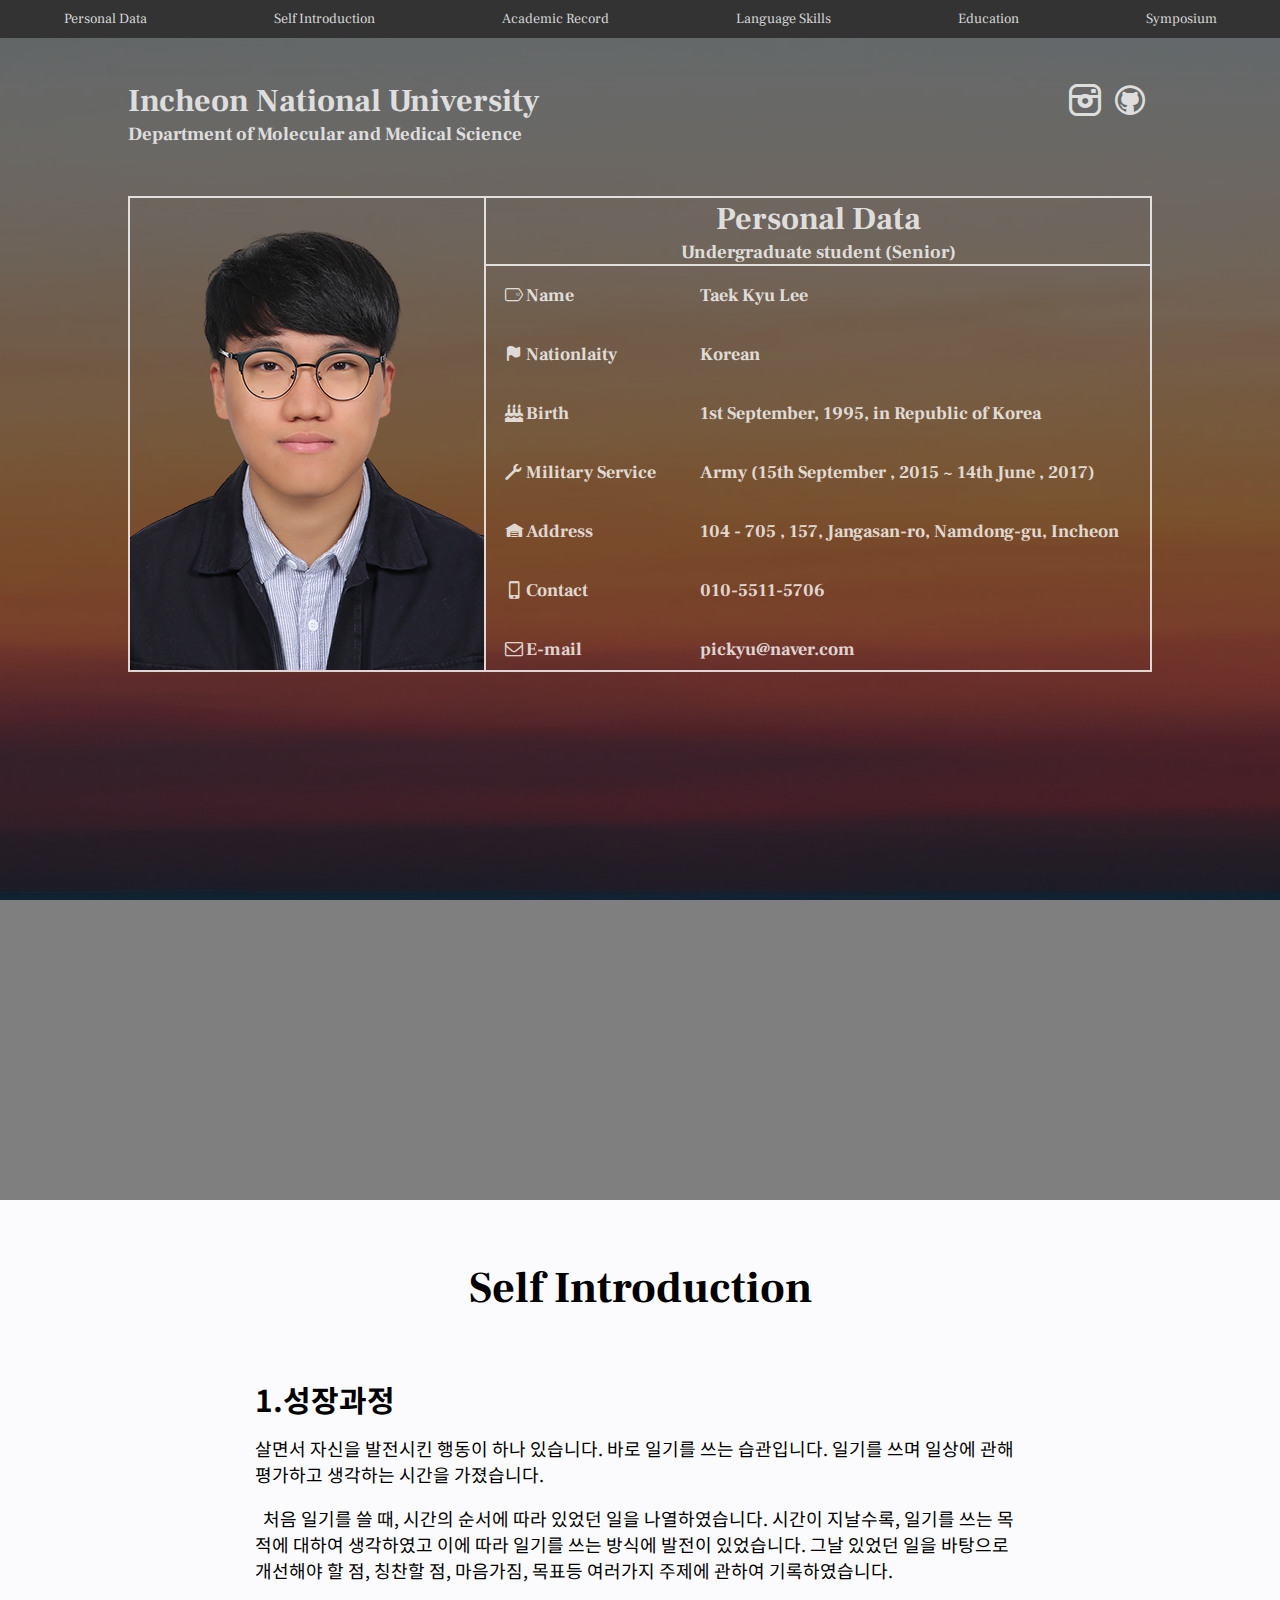
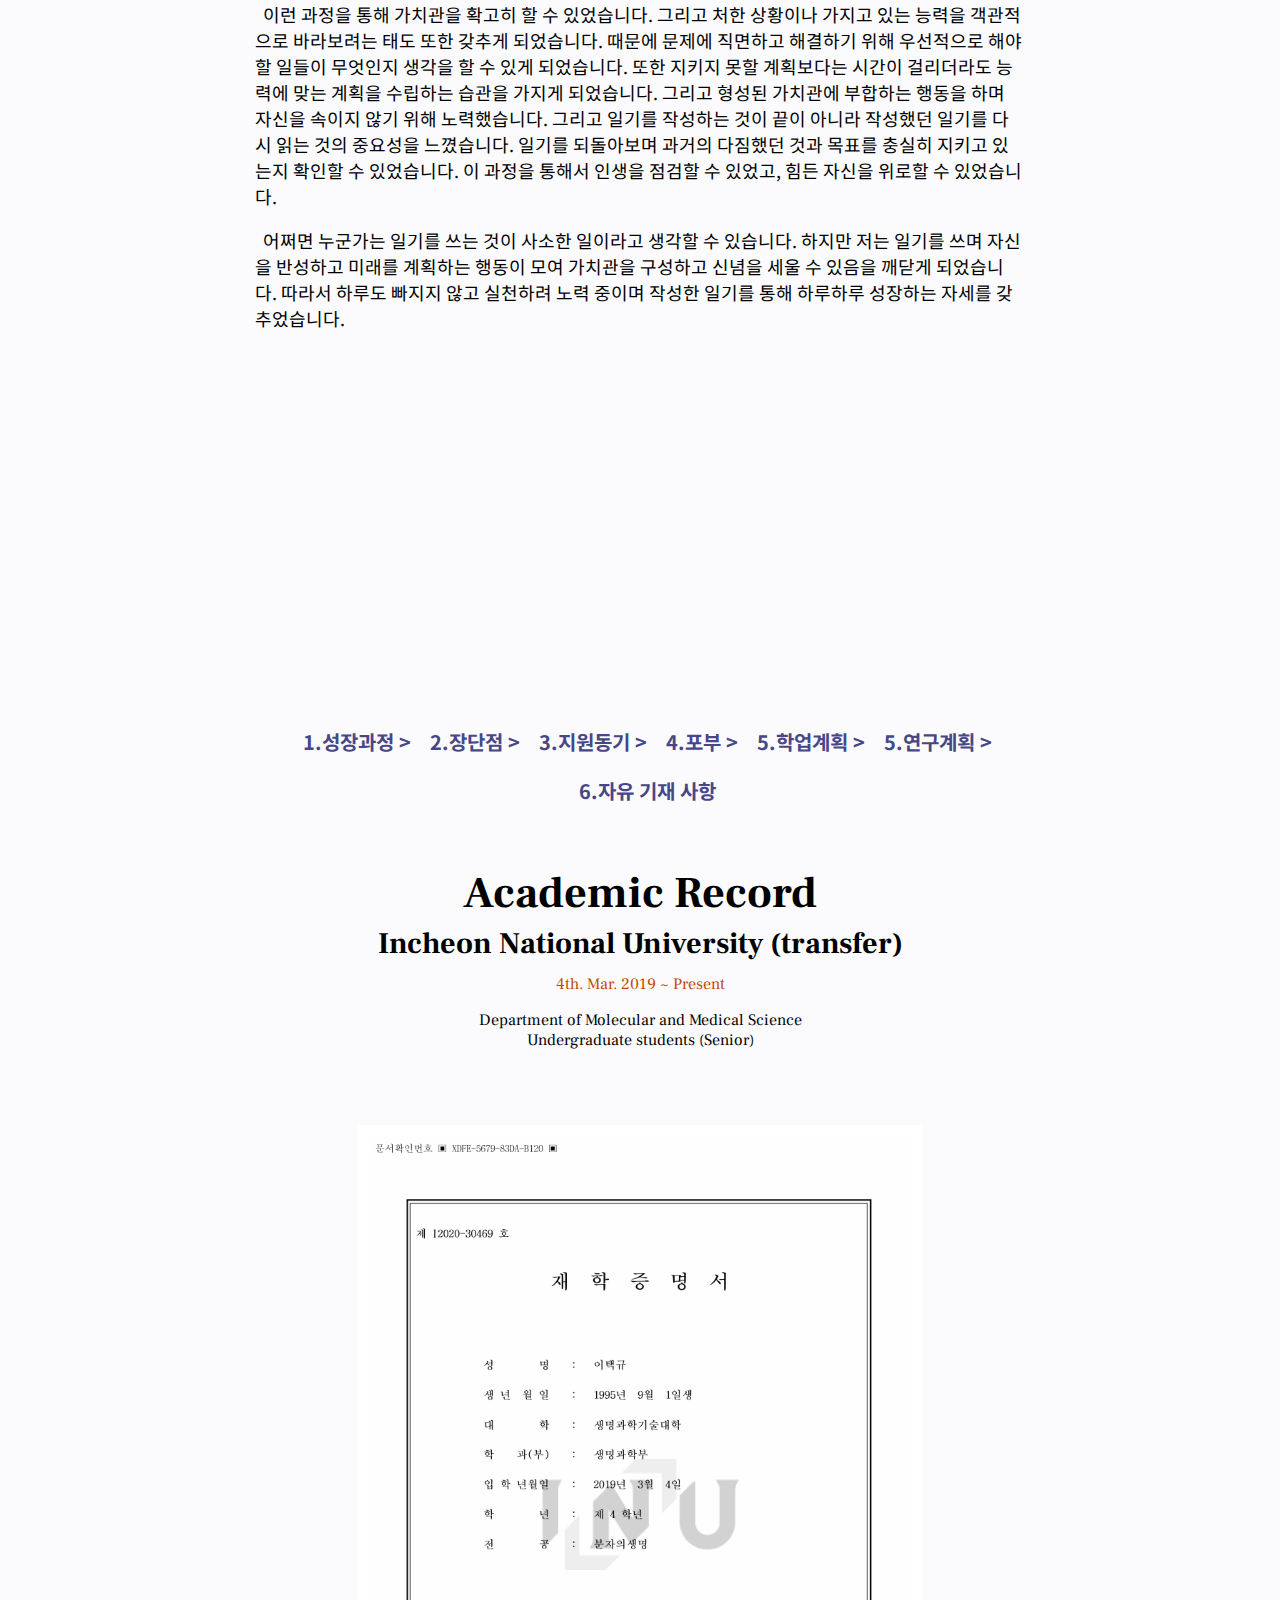
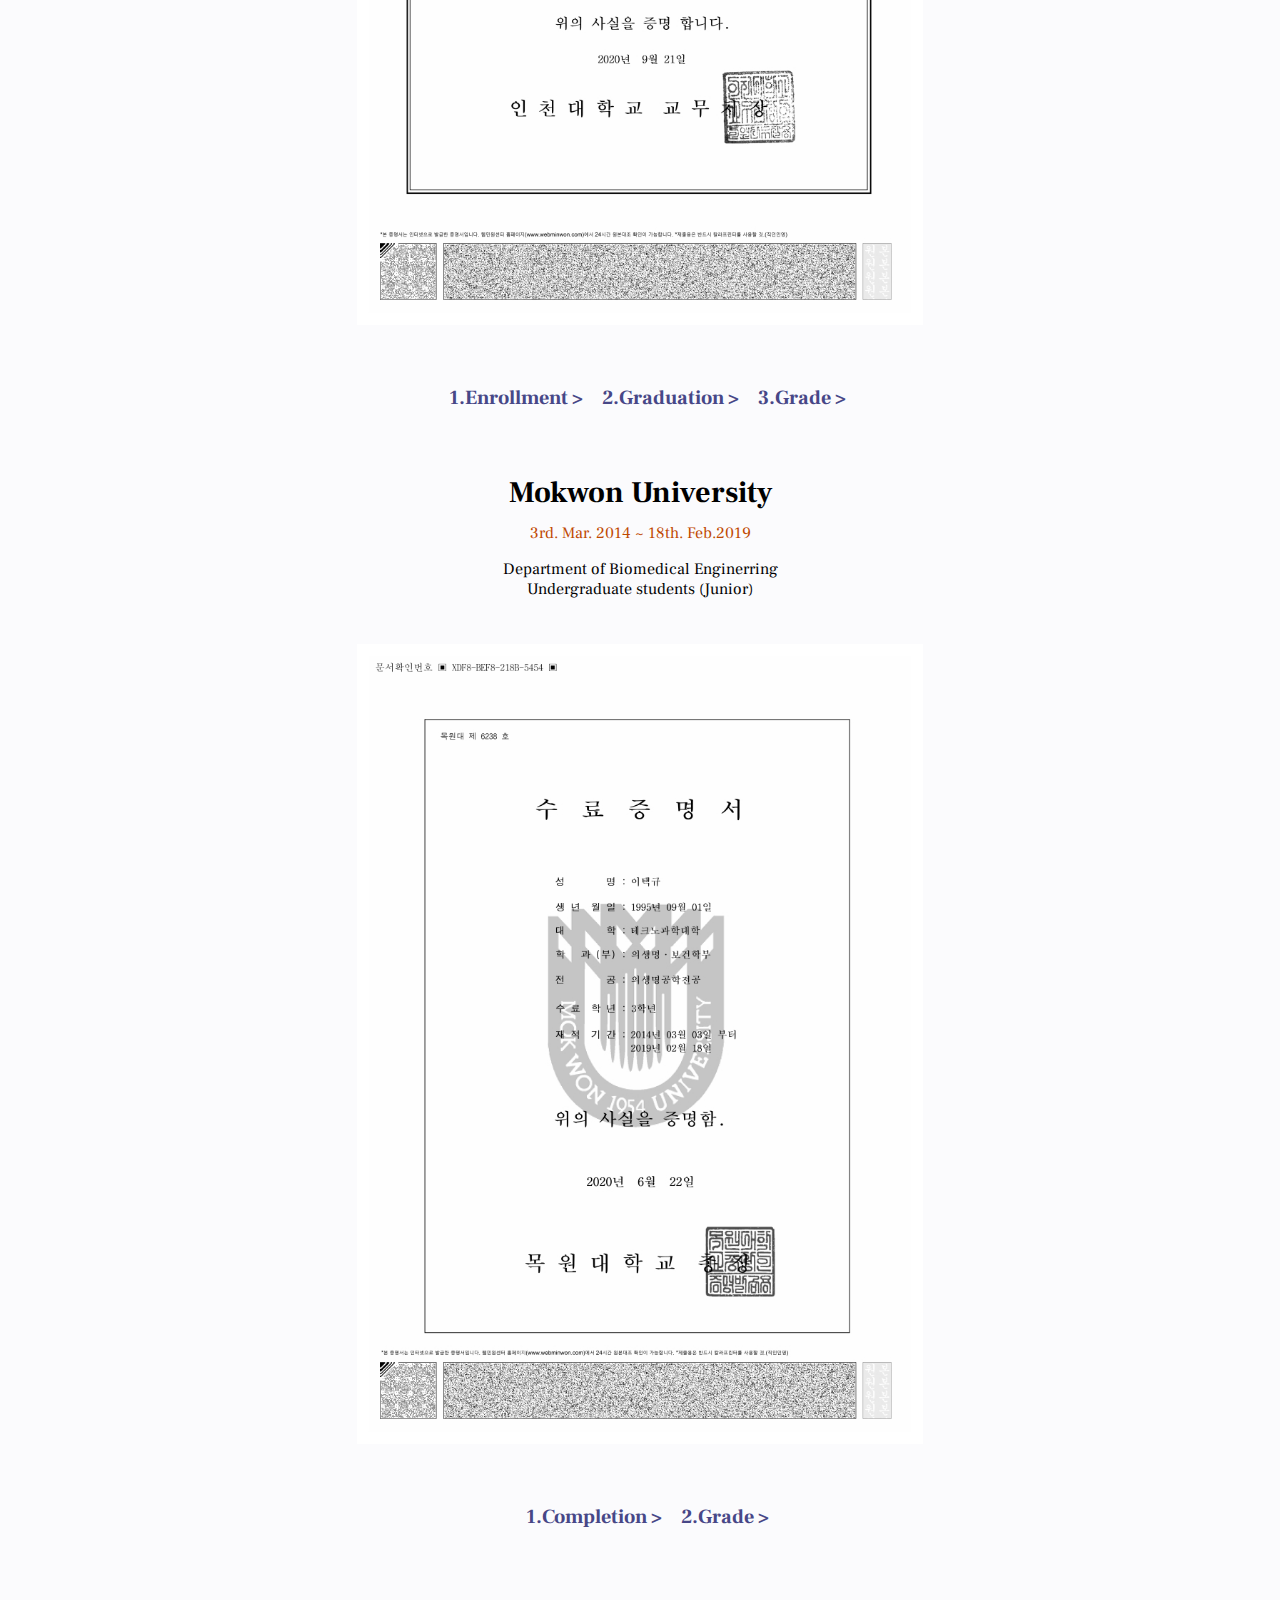
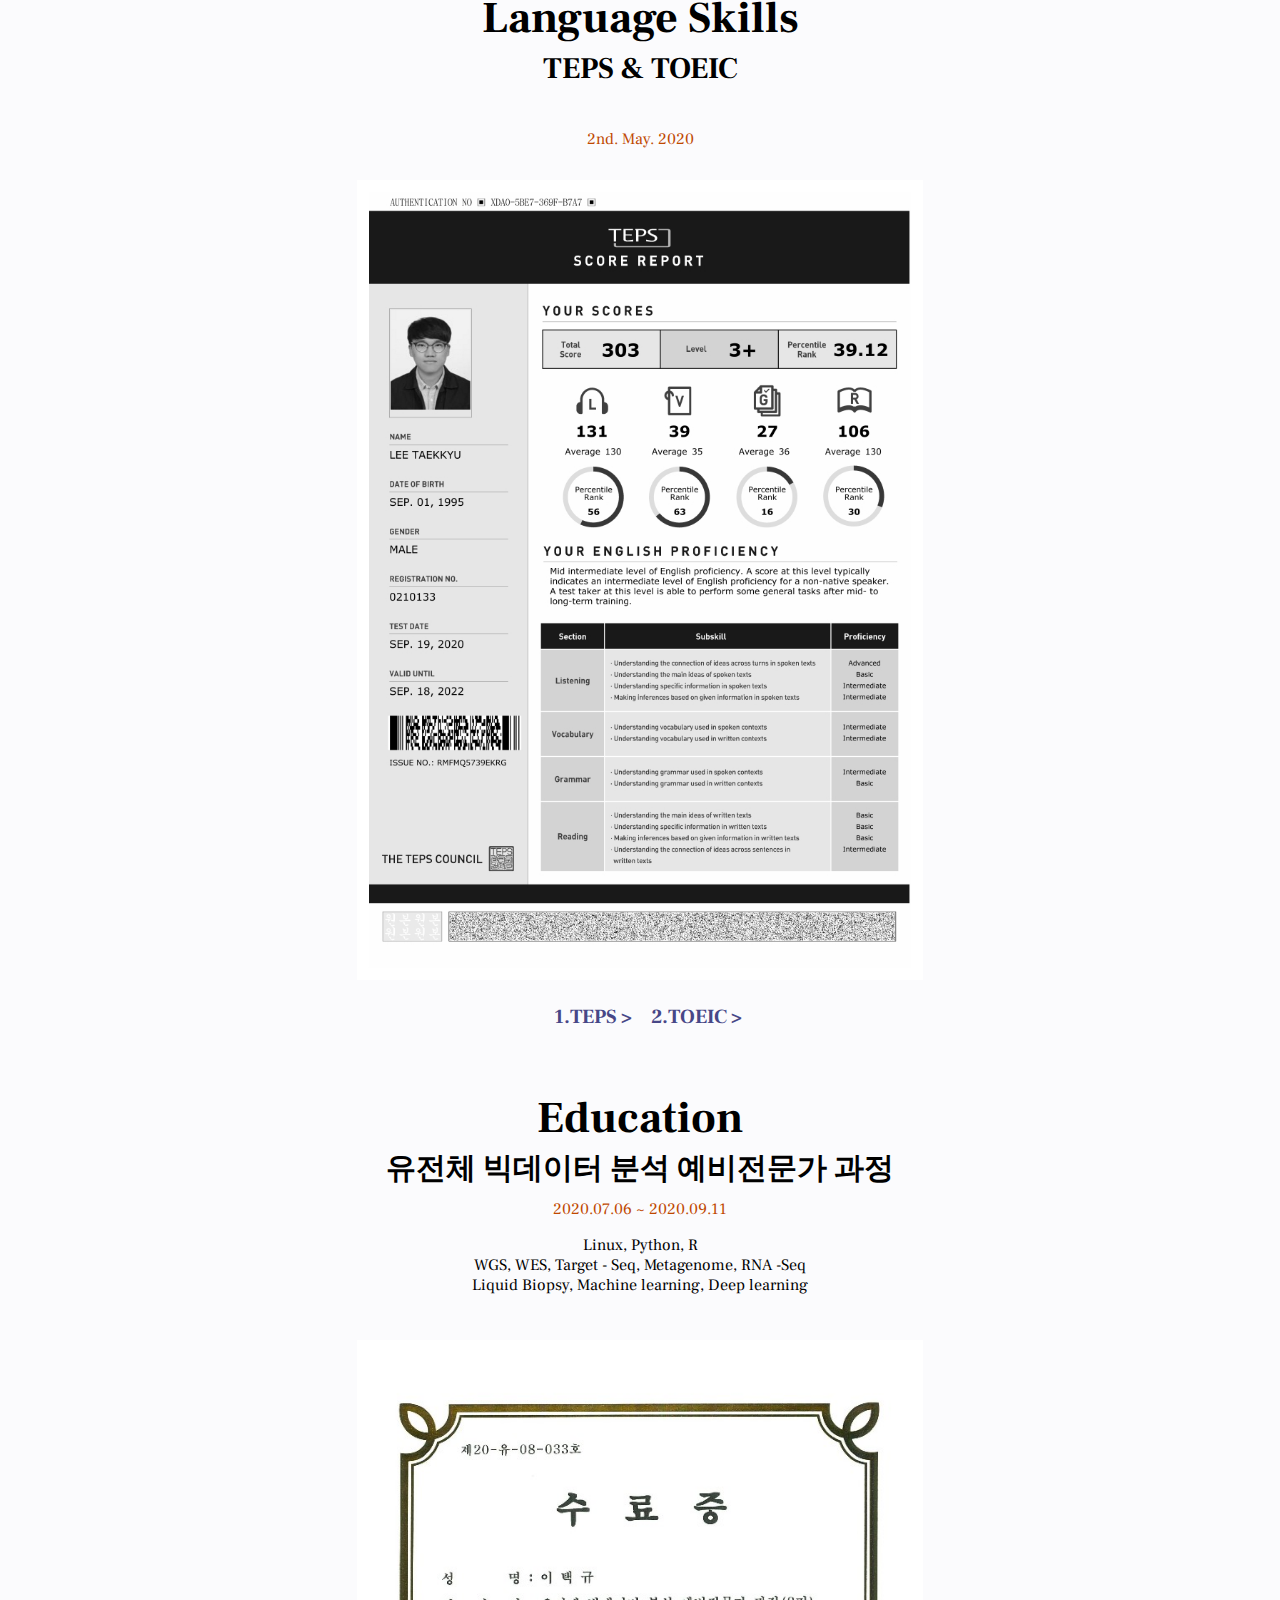
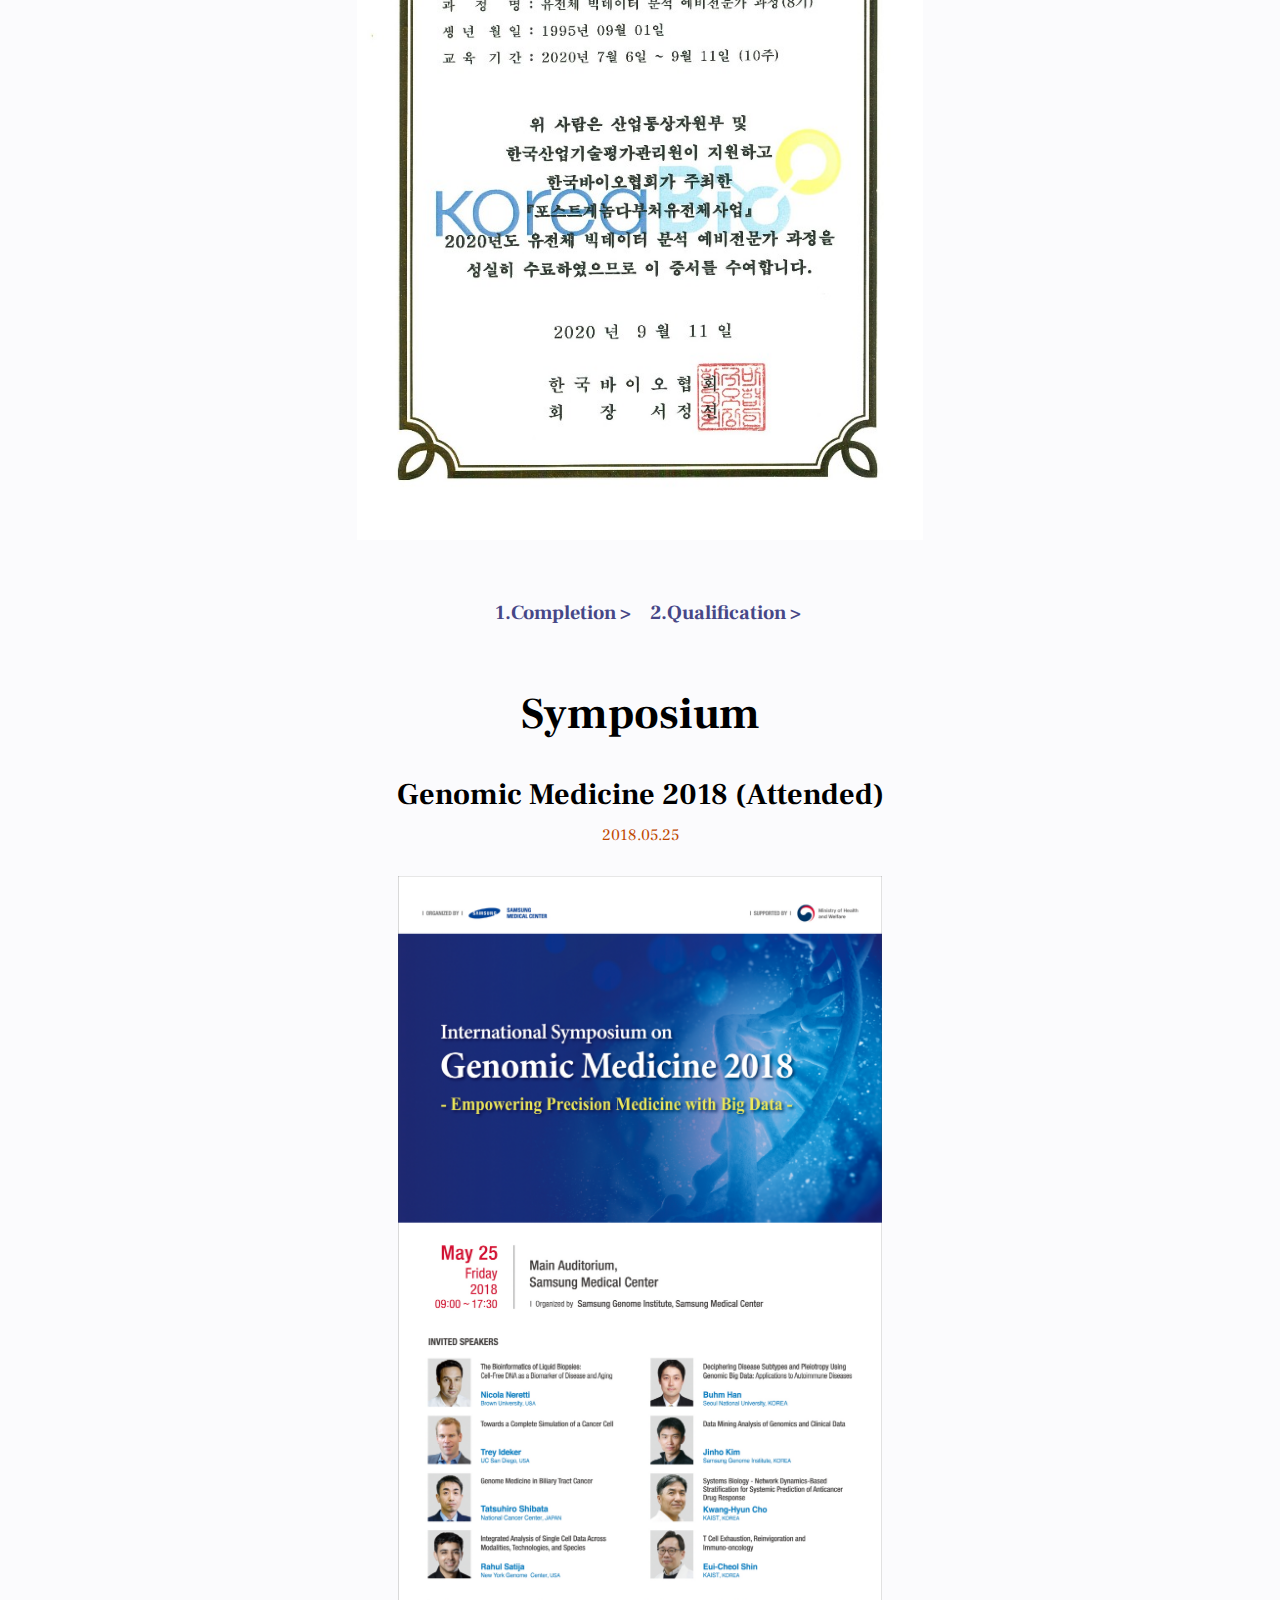
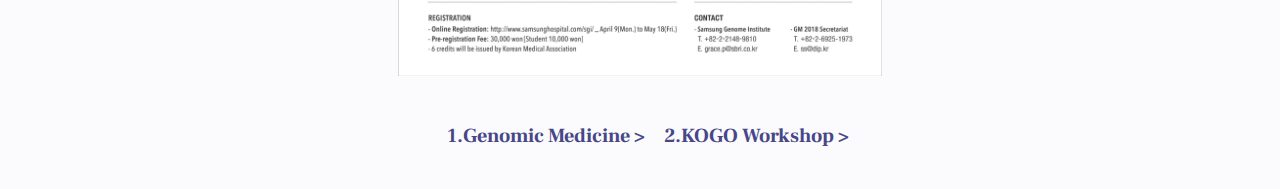
==== index.html @ 3a3e4ab4 "website upload" ====
<!DOCTYPE html>
<html lang="en">
<head>
    <meta charset="UTF-8">
    <meta name="viewport" content="width=device-width, initial-scale=1.0">
    <title>About Lee</title>
    <link rel="stylesheet" href="style.css">
    <link href="https://fonts.googleapis.com/css2?family=Frank+Ruhl+Libre&family=Source+Sans+Pro&display=swap" rel="stylesheet">
    <link rel="stylesheet" href="fontello-481fff8c/css/fontello.css">
    <link href="https://fonts.googleapis.com/css2?family=Noto+Sans+KR&display=swap" rel="stylesheet">
    <script src="https://ajax.googleapis.com/ajax/libs/jquery/3.3.1/jquery.min.js"></script>
    <script>
        $(document).ready(function(){
          $("a").on('click', function(event) {
            if (this.hash !== "") {
              event.preventDefault();
              var hash = this.hash;
              $('html, body').animate({
                scrollTop: $(hash).offset().top
              }, 800, function(){
                window.location.hash = hash;
              });
            } 
          });
        });
    </script>
</head>
<body>
    <div class="container">
        <nav>
            <li><a href="#personal-data">Personal Data</a></li>
            <li><a href="#self-introduction">Self Introduction</a></li>
            <li><a href="#academic-record">Academic Record</a></li>
            <li><a href="#language-skills">Language Skills</a></li>
            <li><a href="#education">Education</a></li>
            <li><a href="#symposium">Symposium</a></li>
        </nav>
        
        <div id="personal-data">
            <div class="pd">
               <div class="line">
                <h1>Incheon National University <a target="_blank" class="icon-github-circled-alt2" href="https://github.com/lee-taekgyu"></a> <a target="_blank" class="icon-instagram" href="https://www.instagram.com/pickyu_lee/"></a> </h1>
                <h3 id="red">Department of Molecular and Medical Science</h3>
               </div>
                <div class="greet">
                    <img src="images/taek-removebg-preview.png" alt="">
                    <div class="hello">
                        <div class="center">
                            <h1>Personal Data</h1>
                            <h3>Undergraduate student (Senior)</h3>
                        </div>
                                <div class="grid">
                                    <p class="icon-tag">Name</p>
                                    <p>Taek Kyu Lee</p>
                                    <p class="icon-flag-filled">Nationlaity</p>
                                    <p>Korean</p>
                                    <p class="icon-birthday">Birth</p>
                                    <p>1st September, 1995, in Republic of Korea</p>
                                    <p class="icon-wrench">Military Service</p>
                                    <p>Army (15th September , 2015 ~ 14th June , 2017)</p>
                                    <p class="icon-warehouse">Address</p>
                                    <p>104 - 705 , 157, Jangasan-ro, Namdong-gu, Incheon</p>
                                    <p class="icon-mobile">Contact</p>
                                    <p>010-5511-5706</p>
                                    <p class="icon-mail">E-mail</p>
                                    <p>pickyu@naver.com</p>
                                </div>
                    </div>
                </div>
            </div>
            <div class="overlay"></div>
        </div>

        <div id="bg">
            <div id="self-introduction">
                <div class="flex-column bg">
                    <h2>Self Introduction</h2>
                        <!-- <p><span>Incheon National University (transfer)</span></p>
                        <p class="brown">4th. Mar. 2019 ~ Present</p>
                        <p class="margin-zero">Department of Molecular and Medical Science</p>
                        <p class="margin-zero">Undergraduate students (Senior)</p> -->
                </div>
    
                
                <div class="flex-column bg">
                    <div id="slide-6">
                        <input type="radio" name="slide-6" id="slide-61" checked>
                        <input type="radio" name="slide-6" id="slide-62">
                        <input type="radio" name="slide-6" id="slide-63">
                        <input type="radio" name="slide-6" id="slide-64">
                        <input type="radio" name="slide-6" id="slide-65">
                        <input type="radio" name="slide-6" id="slide-66">
                        <input type="radio" name="slide-6" id="slide-67">
                        
                        <ul id="start">
                            <li>
                                <p><span>1.성장과정</span></p>
                                <p class="eleven">살면서 자신을 발전시킨 행동이 하나 있습니다. 바로 일기를 쓰는 습관입니다. 일기를 쓰며 일상에 관해 평가하고 생각하는 시간을 가졌습니다. </p>
                                <p class="eleven">&nbsp 처음 일기를 쓸 때, 시간의 순서에 따라 있었던 일을 나열하였습니다. 시간이 지날수록, 일기를 쓰는 목적에 대하여 생각하였고 이에 따라 일기를 쓰는 방식에 발전이 있었습니다. 그날 있었던 일을 바탕으로 개선해야 할 점, 칭찬할 점, 마음가짐, 목표등 여러가지 주제에 관하여 기록하였습니다. </p>
                                <p class="eleven">&nbsp 이런 과정을 통해 가치관을 확고히 할 수 있었습니다. 그리고 처한 상황이나 가지고 있는 능력을 객관적으로 바라보려는 태도 또한 갖추게 되었습니다. 때문에 문제에 직면하고 해결하기 위해 우선적으로 해야 할 일들이 무엇인지 생각을 할 수 있게 되었습니다. 또한 지키지 못할 계획보다는 시간이 걸리더라도 능력에 맞는 계획을 수립하는 습관을 가지게 되었습니다. 그리고 형성된 가치관에 부합하는 행동을 하며 자신을 속이지 않기 위해 노력했습니다. 그리고 일기를 작성하는 것이 끝이 아니라 작성했던 일기를 다시 읽는 것의 중요성을 느꼈습니다. 일기를 되돌아보며 과거의 다짐했던 것과 목표를 충실히 지키고 있는지 확인할 수 있었습니다. 이 과정을 통해서 인생을 점검할 수 있었고, 힘든 자신을 위로할 수 있었습니다.</p>
                                <p class="eleven">&nbsp 어쩌면 누군가는 일기를 쓰는 것이 사소한 일이라고 생각할 수 있습니다. 하지만 저는 일기를 쓰며 자신을 반성하고 미래를 계획하는 행동이 모여 가치관을 구성하고 신념을 세울 수 있음을 깨닫게 되었습니다. 따라서 하루도 빠지지 않고 실천하려 노력 중이며 작성한 일기를 통해 하루하루 성장하는 자세를 갖추었습니다.</p>
                            </li>
                            <li>
                                <p><span>2.장단점</span></p>
                                <p class="sub">장점 : 생각하는 습관</p>
                                <p class="sub">⦁나는 생각한다, 고로 나는 존재한다 - 데카르트</p>
                                <p class="eleven">저의 장점은 항상 생각하기 위해 노력한다는 점입니다. 이는 생각의 중요성을 깨닫게 되었기 때문입니다. 또한 생각하며 행동하는 것과 아닌 것의 차이는 분명함을 알게 되었기 때문입니다.</p>
                                <p class="eleven">&nbsp  대학교 입학 후, 용돈과 등록금을 보태기 위하여 방학 때마다 시화공단에서 장비 조립 아르바이트를 시작했습니다. 장비를 만드는데 필요한 부품을 조립하면서 능동적으로 움직이지 않고 시키는 부분만 작업을 수행하였습니다. 이런 과정이 계속되다 보니 생각이 결여되었습니다. 때로는 누군가 작업을 지시하지 않아도 능동적으로 처리해야 할 필요가 있었습니다. 하지만 생각이 결여된 채로 작업에 임하다 보니 능동적인 행동이 수반되지 않았습니다. 이런 상황에서 생각 없이 이루어지는 행동에는 발전적인 생각이 뒤따르지 않는다는 것뿐만 아니라 불필요한 작업을 증가시키는 것을 느꼈습니다.</p>
                                <p class="eleven">&nbsp 이 경험을 바탕으로 생각의 중요성에 대하여 알게 되었습니다. 일상을 살면서 생각하며 행동한다 느꼈지만, 단지 익숙해진 상황에 대처할 수 있는 능력이라는 것을 알았습니다. 때문에 새로운 상황과 익숙한 상황에서도 충분한 생각을 통해 행동하려 노력하고 있습니다. 이와 같이 항상 모든 상황에서 생각하려고 한다는 점이 제가 가진 장점이라고 생각합니다.</p>
                                <p class="sub">단점 : 급한 판단</p>
                                <p class="sub">⦁결정을 서둘지 말라. 하룻밤을 자고 나면 좋은 지혜가 생긴다. -푸시킨</p>
                                <p class="eleven">&nbsp 반면 저의 단점은 급한 상황에서 충분한 생각이 이루어지지 않는다는 점입니다. 여유 있고 충분히 생각할 수 있는 상황에서는 차분히 생각을 한 뒤 행동에 옮길 수 있었습니다. 하지만 빠른 판단력이 요구되는 상황에서는 생각하려는 행동이 부족하다 느꼈습니다. 긴급한 상황에서 빠른 판단으로 조금이라도 빨리 행동에 옮겨야 한다고 생각하기 때문입니다. 하지만 긴급한 상황에서 빠르게 판단하는 점이 항상 옳은 결과만을 도출하지 못하는 것을 깨닫게 되었습니다.</p>
                                <p class="eleven">&nbsp  우연한 계기로 넛지라는 책을 읽은 뒤, 단점을 극복할 수 있는 방안을 생각할 수 있었습니다. 유연한 개입으로 문제를 극복할 수 있는 방안에 대해 알게 되었고 계속 노력 중입니다. 급박한 상황에서도 마음속으로 셋을 세면 이 행동을 통해서 생각을 해야 한다는 것을 머릿속에 떠올리게 합니다. 결과적으로 제 자신에게 생각을 할 시간을 주었고, 조금 더 차분하게 상황을 판단할 수 있었습니다. 이 방식으로 완전하진 않지만 단점을 극복하려 꾸준히 노력 중입니다.</p>
                            </li>
                            <li>
                                <p><span>3.지원동기</span></p>
                                <p class="eleven">고려대학교 암 유전체 연구실이 NGS 및 다중 오믹스 기반의 암 유전체 연구를 수행하고 있다는 점과 여러 협력기관과 협업하여 연구를 진행한다는 점에서 제가 가진 역량을 제대로 펼칠 수 있는 연구실이라 확신하였기 때문에 지원하게 되었습니다. 그리고 Genomics 기반 약물 데이터를 연구 및 분석하는 연구를 진행하고 있기 때문에 저의 관심분야인 Machine learning 과 Deep learning을 충분히 학습하고 적용한다면 약물 유전체 맞춤치료 모델을 구현할 수 있다고 생각했기 때문입니다.</p>
                                <p class="eleven">&nbsp 저는 한국 바이오협회에서 주관한 유전체 분석 예비 전문가 과정에 참여하여 NGS 분석에 관하여 학습하였습니다. 프로그래밍 언어인 Linux, Python, R을 학습하였고 WGS, WES, Target-Seq, RNA-Seq, Metagenome에 대한 실습을 경험했습니다. 또한 특강 형식으로 Liquid Biopsy, Machine/Deep learning에 관하여 학습하였습니다. 따라서 유전체 데이터를 구성하는 파일 형식을 이해하고 있으며 이를 활용할 수 있습니다. 그리고 실습 시 서버를 이용하여 데이터를 분석하였고 실제 pipeline을 구축하여 분석에 임하였기 때문에 데이터 전처리 및 분석 과정을 수행할 수 있습니다.</p>
                                <p class="eleven">&nbsp  위 경험을 토대로 빅데이터 기반의 유전체를 탐구하는 방법에 대하여 심도 있게 배운다면, 인간의 유전체를 좀 더 의미 있는 방향으로 해석할 수 있음을 확신하였습니다. 따라서 대학원에 진학하여 관련된 내용을 배우기를 희망하고 있습니다. 그리고 저의 지식과 경험을 고려대학교 암 유전체 연구실에서 연구하는 분야에 적용하고 활용한다면 훌륭한 유전체 분석가가 될 수 있을 것이라 생각합니다. 또한 실험실에서 저의 역량을 발휘하여 Cancer Genomics Lab에서 진행하는 발전적이며 혁신적인 연구를 뒷받침할 수 있다는 확신이 들었습니다.</p>
                            </li>
                            <li>
                                <p><span>4.포부</span></p>
                                <p class="eleven">고려대학교 암 유전체 연구실에 들어간다면, 빠른 적응력을 바탕으로 교수님 및 실험실 인원들과 좋은 관계를 유지하기 위해 노력하겠습니다. 새로운 환경에서 적응이 일의 효율성에 영향을 미친다고 생각하기 때문입니다. 이런 기본적인 것을 바탕으로 고려대학교 암 유전체 연구실에서 이루고 싶은 것들과 장기적인 미래 계획에 대해 말씀드리겠습니다. </p>
                                <p class="eleven">&nbsp 첫째, NGS 및 다중 오믹스 기반의 암 유전체 연구 시 유전체 분석 교육 기간 동안 구축했던 pipeline을 활용하여 효율적인 분석 pipeline을 구축해 나가기 위해 노력할 것입니다. 연구실의 연구 목적에 부합한 pipeline을 구축하고 이를 기반으로 암 유천제 연구를 진행하겠습니다.</p>
                                <p class="eleven">&nbsp 둘째, 재학 기간 동안 데이터를 다루는 능력과 더불어 machine learning 과 deep learing을 학습하여 효율적이고 의미 있는 데이터를 처리 및 분석하겠습니다. 많은 데이터를 machine learning 과 deep learning을 기반으로 한 모델링 및 알고리즘을 통해 처리한다면 의미 있는 정보를 제공할 수 있다고 생각합니다. 구체적으로 유전체 분석을 통한 약물 유전체 맞춤치료 모델, 질병 위험도 예측 모델을 구축할 계획입니다. 또한 이를 기반으로 약물 데이터를 분석하고 약물에 대한 내성 기전을 연구하여 정밀 의학의 발전에 기여하겠습니다.</p>
                                <p class="eleven">&nbsp 셋째, 연평균 17.6%의 성장률을 보이는 글로벌 단일 세포 분석 시장의 흐름에 맞춰 single cell - Seq에 대한 학습을 할 예정입니다. 단일 세포를 분석하고 이와 관련된 데이터를 구축해 나간다면 암의 혁신적인 탐지 및 암 치료와 관련된 위험을 파악하고 분석할 수 있다고 생각합니다. 때문에 single cell - Seq의 중요도를 높이 평가하여 겸손한 태도로 배우려 노력하겠습니다. 아직 잘 모르는 분야인 만큼 겸손한 태도로 임하겠습니다.</p>
                                <p class="eleven">&nbsp 넷째, 장기적인 목표는 국내에서 암 연구를 활발히 진행하고 대외적으로도 많은 협력기관과 소통하여 관련된 많은 연구와 사업을 진행하는 국립 암 센터에서 일하는 것입니다. 그중에서도 암 빅데이터 센터에서 국가적인 암 DB를 구축하고 데이터 자원 관련 인프라를 구축하는 일을 목표로 하고 있습니다. NCDC(National cancer data center)에 양질의 암 관련 데이터를 제공하고 많은 이들이 정보를 활용할 수 있게 하고 싶습니다. 왜냐하면 의미 있는 유전체 정보는 국가적인 차원에서 중요한 자원으로 여겨지기 때문입니다. 데이터 주권이라는 말이 도래하는 시대에서 많은 데이터를 축적하지 못하고 활용하지 못한다면 국가적 경쟁력 저하로 이어질 수 있기 때문입니다. 따라서 임상정보를 표준화하고 바이오 데이터의 저장, 분석, 활용을 위한 저장소 확충과 온라인 협업 환경을 제공하는 일을 목표로 하고 있습니다.</p>
                            </li>
                            <li>
                                <p><span>5.수학계획</span></p>
                                <p class="eleven">유전체 분석 교육을 통해 관련된 학문을 배우며 여러 가지 느낀 점이 있고 해야 할 일에 대하여 알게 되었습니다. 따라서 이 부분을 인턴십 기간 및 대학원 재학 기간 동안 차근차근 수행해 나갈 예정입니다. 이런 부</p>
                                <p class="eleven">&nbsp 첫째, 교육기간 동안 data frame을 효율적으로 다루는 것의 중요성을 느꼈습니다. 기본적으로 Linux 학습이 이루어지는 상태에서 python pandas 같은 언어를 학습하겠습니다. 그리고 데이터를 시각화하는데 많이 사용되는 R 언어에 관한 학습도 병행할 예정입니다. 구체적으로는 자그마한 파일을 파싱 할 때도 항상 코드를 짜면서 연습할 것입니다. 다양한 접근으로 같은 결과를 도출하는 연습과 코드를 최대한 간소화하며 방어적 코딩을 할 수 있는 능력을 갖추기 위해 노력하겠습니다.</p>
                                <p class="eleven">&nbsp 둘째. 빅데이터 시대에서 데이터를 효율적으로 처리하기 위한 방법으로 machine learing 과 deep learning 기법이 필수적임을 깨닫게 되었습니다. 생물학 전공자로써 IT와 관련된 분야를 학습하기 제한적인 상황이었습니다. 하지만 교육 기간 동안 테라젠 바이오 빅데이터 사업부의 팀장님과 이메일을 주고받으며 학습방향에 대해 조언을 구하였습니다. 이를 바탕으로 machine learning 과 deep learning을 활용하여 약물 데이터를 효율적으로 분석할 수 있는 알고리즘 및 모델을 구현할 계획입니다. 이 모델을 구현함으로써 약물 유전체 맞춤 치료를 실현할 계획입니다.</p>
                                <p class="eleven">&nbsp 셋째, 기본적으로 영어에 대학 학습은 꾸준히 해 나갈 생각입니다. GATK Tool을 사용하며 pipe line을 구축하고 옵션을 이해하는 과정에서 영어의 쓰임이 필수적임을 알았습니다. 정확한 tool을 사용하고 올바른 결과를 얻기 위해선 쓰임을 정확히 파악해야 함을 느꼈기 때문입니다. 그리고 앞으로 연구주제를 선정함에 있어서 선행된 연구들을 분석하고 참고하기 위해서는 어학 능력이 무조건적으로 뒷받침되어야 하는 사실을 알았습니다. 때문에 어학공부를 꾸준히 하여 TOEIC, TOFLE, OPIC 같은 어학능력 자격시험에 응시하여 실력을 증명해 보이도록 하겠습니다. </p>
                                <p class="eleven">&nbsp 넷째. 유전체 분석을 하면서 결과를 해석하기 위해서는 통계학적 지식이 뒷받침되어야 하는 사실을 알았습니다. 분석을 통해 나오는 수치를 해석할 수 있어야 실질적인 분석 결과를 도출할 수 있기 때문입니다. 따라서 통계학 공부를 재학 기간 동안 병행할 예정입니다. 한국형 온라인 공개강좌(K-MOOC)에서 통계학의 이해 Ⅰ, Ⅱ를 수강하며 실력을 향상시키겠습니다. 이해가 가지 않는 부분들은 교수님 및 선배들과 소통하고 질문하여 답을 찾아내도록 노력하겠습니다.</p>
                                <p class="eleven">&nbsp 위의 내용을 학습하고 습득하여 최종적으로는 NGS를 기반으로 얻은 데이터를 통해 개개인마다 적용되는 약물의 효용성 및 저항성을 판단하는 모델을 구현할 계획입니다. 그리고 신규 약물에 대한 효과를 입증을 하거나 치료 표적을 발굴하는 모델을 구현할 계획입니다. 이런 학문적인 발전과 개발 목적은 결국 국민의 건강증진을 위함이며 국민의 삶의 질을 향상시키려는 목적과 부합하기 때문입니다.</p>
                            </li>
                            <li>

                            </li>
                            <li>
                                <p><span>6.자유 기재 사항</span></p>
                                <p class="eleven">저는 빅데이터 기술과 생명과학을 융합하여 인간의 유전체를 분석하는 분야를 2018년 삼성서울병원에서 주최한 Genomic medicine 2018 symposium에서 처음 접하게 되었습니다. 심포지엄 참석 이후 관련 내용에 대하여 조사하였습니다, 그리고 생물정보학을 전공하기로 다짐하였습니다.</p>
                                <p class="eleven">&nbsp 당시 재학 중이던 학교에서는 생물정보학과 관련된 교과목이 개설되어 있지 않았습니다. 따라서 생물정보학을 구체적으로 배우기 위해 편입을 하였습니다. 편입 이후 관련 수업을 수강하고 담당 교수님과 상담을 하였습니다. 그리고 멘토링 프로그램을 활용하여 유전체 분석 기업인 3BICS 실무자 분과 이야기를 나누었습니다. 이 과정을 통해서 유전체 분석에 필요한 정보를 얻었습니다.</p>
                                <p class="eleven">&nbsp 이후 유전체 분석가가 되기 위한 계획을 세웠습니다. 하지만 그 과정에서 처음 접해보는 프로그래밍 언어를 배워야 한다는 것이 가장 큰 두려움으로 다가왔습니다. 하지만 교육을 통한 학습으로 두려움을 무릅쓰고 앞으로 전진하며 꿈을 이루기 위해 노력했습니다. 처음에는 두려웠던 모든 것들이 행동으로 옮기고 실천해보니 충분히 극복 가능함을 알았습니다. 그리고 충분히 해낼 수 있는 가능성을 보았습니다. 그리고 하면 할 수 록 재미를 느꼈습니다.</p>
                                <p class="eleven">&nbsp 결론적으로 제가 가진 실행력을 통해 난관을 극복할 수 있었고 자신감 또한 얻을 수 있었습니다. 이러한 사실로 미루어볼 때 앞으로 대학원 생활을 하며 어떠한 어려움에 부딪히더라도 충분히 극복할 수 있음을 말씀드리고 싶습니다. 그리고 제가 가진 꿈을 고려대학교 암 유전체 연구실을 통해 실현하고 싶음을 말씀드리고 싶습니다.</p>
                            </li>
                        </ul>

                        <label for="slide-61">1.성장과정 ></label>
                        <label for="slide-62">2.장단점 ></label>
                        <label for="slide-63">3.지원동기 ></label>
                        <label for="slide-64">4.포부 ></label>
                        <label for="slide-65">5.학업계획 ></label>
                        <label for="slide-66">5.연구계획 ></label>
                        <br>
                        <br>
                        <label for="slide-67">6.자유 기재 사항</label>
                    </div>
                </div>
            </div>
            
            <div id="academic-record">
                <div class="flex-column bg">
                    <h2>Academic Record</h2>
                        <p><span>Incheon National University (transfer)</span></p>
                        <p class="brown">4th. Mar. 2019 ~ Present</p>
                        <p class="margin-zero">Department of Molecular and Medical Science</p>
                        <p class="margin-zero">Undergraduate students (Senior)</p>
                </div>
    
                
                <div class="flex-column bg">
                    <div id="slide">
                        <input type="radio" name="slide" id="slide1" checked>
                        <input type="radio" name="slide" id="slide2">
                        <input type="radio" name="slide" id="slide3">

                        <ul>
                            <li><img src="인천재학.jpg" alt=""></li>
                            <li><img src="인천졸업.jpg" alt=""></li>
                            <li><img src="인천성적.jpg" alt=""></li>
                        </ul>

                        <label for="slide1">1.Enrollment ></label>
                        <label for="slide2">2.Graduation ></label>
                        <label for="slide3">3.Grade ></label>
                    </div>
                </div>
    
                <div>
                    <div class="flex-column bg">
                        <p><span>Mokwon University</span></p>
                    <p class="brown">3rd. Mar. 2014 ~ 18th. Feb.2019</p>
                    <p class="margin-zero">Department of Biomedical Enginerring</p>
                    <p class="margin-zero">Undergraduate students (Junior)</p>
                    </div>
    
                    <div class="flex-column">
                        <div id="slide-2">
                            <input type="radio" name="slide-2" id="slide-21" checked>
                            <input type="radio" name="slide-2" id="slide-22">
    
                            <ul>
                                <li><img src="목원수료.jpg" alt=""></li>
                                <li><img src="목원성적.jpg" alt=""></li>
                            </ul>
    
                            <label for="slide-21">1.Completion ></label>
                            <label for="slide-22">2.Grade ></label>
                        </div>
                    </div>
    
                </div>
            </div>
    
            <div id="language-skills">
                <div class="flex-column bg">
                    <h2>Language Skills</h2>
                    <p><span>TEPS & TOEIC</span></p>
                </div>
    
                <div class="flex-column">
                    <div id="slide-3">
                        <input type="radio" name="slide-3" id="slide-31" checked>
                        <input type="radio" name="slide-3" id="slide-32">

                        <ul>
                            <li><p class="brown">2nd. May. 2020</p><img src="teps.jpg" alt=""></li>
                            <li><p class="brown">30th. August. 2020</p><img src="toeic.jpg" alt=""></li>
                        </ul>

                        <label for="slide-31">1.TEPS ></label>
                        <label for="slide-32">2.TOEIC ></label>
                    </div>
                </div>
            </div>
    
            <div id="education">
                <div class="flex-column bg">
                    <h2>Education</h2>
                        <p><span>유전체 빅데이터 분석 예비전문가 과정</span></p>
                        <p class="brown">2020.07.06 ~ 2020.09.11</p>
                        <p class="margin-zero">Linux, Python, R</p>
                        <p class="margin-zero">WGS, WES, Target - Seq, Metagenome, RNA -Seq</p>
                        <p class="margin-zero">Liquid Biopsy, Machine learning, Deep learning</p>
                </div>
    
                <div class="flex-column">
                    <div id="slide-4">
                        <input type="radio" name="slide-4" id="slide-41" checked>
                        <input type="radio" name="slide-4" id="slide-42">

                        <ul>
                            <li><img src="수료.jpg" alt=""></li>
                            <li><img src="인증.jpg" alt=""></li>
                        </ul>

                        <label for="slide-41">1.Completion ></label>
                        <label for="slide-42">2.Qualification ></label>
                    </div>
                </div>
            </div>
    
            <div id="symposium">
                <div class="flex-column bg">
                    <h2>Symposium</h2>
                </div>
    
                <div class="flex-column">
                    <div id="slide-5">
                        <input type="radio" name="slide-5" id="slide-51" checked>
                        <input type="radio" name="slide-5" id="slide-52">

                        <ul>
                            <li>
                                <p><span>Genomic Medicine 2018 (Attended)</span></p>
                                <p class="brown">2018.05.25</p>
                                <img src="symposium.jpg" alt="">
                            </li>
                            <li>
                                <p><span>KOGO Genomic Medicine Workshop (Scheduled)</span></p>
                                <p class="brown">2020.09.12</p>
                                <img src="kogo.jpg" alt="">
                            </li>
                        </ul>

                        <label for="slide-51">1.Genomic Medicine ></label>
                        <label for="slide-52">2.KOGO Workshop ></label>
                    </div>
                </div>
            </div>
        </div>

    </div>


</body>
</html>
---- style.css ----
h1,h2,h3{
    margin: 0%;
    color: rgba(255, 255, 255, 0.8)
}

body{
    margin: 0%;
    font-family: 'Frank Ruhl Libre', serif;
}

.container{
    display: flex;
    flex-direction: column;
}

.container nav{
    display: flex;
    justify-content: space-around;
    width: 100%;
    background-color: #333333;
    position: absolute;
    position: fixed;
    z-index: 2;
}

.container nav li{
    display: inline-block;
    padding-top: 10px;
    padding-bottom: 10px;
}

.container nav li a{
    text-decoration: none;
    color: #d6d6d6;
    font-size: 14px;
    float: right;
}

.container nav li a:hover{
    color:rgba(255, 255, 255, 1);
    transition-property: all;
    transition-duration: 0.3s;
}

#personal-data{
    position: relative;
    width: 100%;
    height: 80vh;
    background-image: url("back.png");
    background-repeat: no-repeat;
    background-position:top;
    background-size: cover;
    background-attachment: fixed;
}


#personal-data a{
    float: right;
}

.pd{
    margin-top: 80px;
    display: flex;
    flex-direction: column;
    margin-left: 10%;
    margin-right: 10%;
    position: relative;
    z-index: 1;
}

.overlay{
    position: absolute;
    width: 100%;
    height: 100%;
    background-color: rgba(0, 0, 0, 0.5);
    top:0;
}


/* icons */

.icon-instagram{
    text-decoration: none;
    color: rgba(255, 255, 255, 0.8);
}

.icon-instagram:hover{
    color: rgba(255, 255, 255, 1);
    transition-property: all;
    transition-duration: 0.2s;
}


a.icon-github-circled-alt2{
    text-decoration: none;
    color: rgba(255, 255, 255, 0.8);
}

a.icon-github-circled-alt2:hover{
    color: rgba(255, 255, 255, 1);
    transition-property: all;
    transition-duration: 0.2s;
}

/* icons */

.greet{
    display: flex;
    margin-top: 50px;
    border: 2px solid rgba(255, 255, 255, 0.8);
}

.greet img{
    border-right: 2px solid rgba(255, 255, 255, 0.8);
}

.hello{
    width: 100%;
    height: 472px;
    text-align: center;
}

.hello .center{
    display: flex;
    flex-direction: column;
    justify-content: center;
}

.hello h3{
    border-bottom: 2px solid rgba(255, 255, 255, 0.8);
}

.grid{
    display: grid;
    grid-template-columns: 0.3fr 0.7fr;
    grid-template-rows: repeat(8,1fr);
    text-align: start;
}

.grid p{
    color: rgba(255, 255, 255, 0.8);
    font-size: 18px;
    margin-left: 15px;
    font-weight: bold;
}

#academic-record{
    width: 100%;
}

#academic-record h2{
    color: black;
    font-size: 44px;
}

.flex-column{
    display: flex;
    flex-direction: column;
    align-items: center;
    margin-top: 30px;
    padding-bottom: 0px;
}

.flex-column p span{
    font-weight: bold;
    font-size: 30px;
    line-height: 0px;
    color: rgba(0, 0, 0, 1);
}

.margin-zero{
    margin: 0;
}


/* color */

.brown{
    color: #bf4800;
    margin-top: 0%;
}



/* color */

.flex-column img{
    margin-top: 15px;
    margin-bottom: 30px;
    height: 800px;
}

.bg{
    background-color: #fbfbfd;
    padding-top: 60px;
    padding-bottom: 0%;
    margin-top: 0;
}

#bg{
    background-color: #fbfbfd;
    padding-top: 0;
    padding-bottom: 0;
    margin-top: 0;
    margin-bottom: 0;
}


#language-skills h2{
    color: black;
    font-size: 44px;
}

.row{
    display: flex;
    justify-content: space-around;
}

.row img{
    width: 570px;
    height: 800px;
}

#language-skills{
    
}

#language-skills h2{
    margin-top: 0px;
}

#education h2{
    color: black;
    font-size: 44px;
}

#symposium{
    margin-bottom: 40px;
}

#symposium h2{
    color: black;
    font-size: 44px;
}

@media(max-width:1213px){
    .greet{
        flex-direction: column;
        align-items: center;
    }
    .greet img{
        width: 356px;
        height: 472px;
        border-right: 2px solid rgba(0, 0, 0, 0);
    }
    #personal-data{
        height: 130vh;
    }
    .center h1{
        border-top: 2px solid white;
    }
}

@media(max-width:765px){
    #personal-data{
        height: 145vh;
    }
    .greet{
        display: flex;
        margin-top: 50px;
        border-left: 2px solid rgba(255, 255, 255, 0.8);
        border-right: 2px solid rgba(255, 255, 255, 0.8);
        border-top: 2px solid rgba(255, 255, 255, 0.8);
        border-bottom: 2px solid rgba(255, 255, 255, 0.8);
        padding-bottom: 180px;
    }


}

@media(max-width:620px){
    

    .container nav li{
        padding-top: 10px;
        padding-bottom: 10px;
    }

    .container nav li a{
        font-size: 5px;
    }

    #personal-data{
        height: 130vh;
    }

    .greet{
        padding-bottom: 0px;
    }

    .greet img{
        width: 100%;
    }

    .grid{
        grid-template-rows: repeat(7,1fr);
        text-align: start;
    }

    .grid p{
        font-size: 10px;
    }

    .flex-column p span{
        font-size: 18px;
    }

    .flex-column p{
        font-size: 12px;
    }

  

    .flex-column img{
        margin-bottom: 0px;
    }
    
}

@media(max-height:900px){
    #personal-data{
        height: 1200px;
    }
}

/* slide */
#slide{
    overflow: hidden;
    position: relative;
    /* border: 10px solid gray; */
    box-sizing: border-box;
    text-align: center;
    width: 100%;
}

#slide input{
    display: none;
}

#slide ul{
    list-style: none;
    height: 875px;
    width: 100%;
    padding: 0%;
    /* border: 2px solid red; */
    margin: 0%;
    text-decoration: none;
    box-sizing: border-box;
}


#slide label{
    padding-left: 15px;
    cursor: pointer;
    font-size: 20px;
    color:#474787;
    font-weight: bold;
    padding-bottom: 20px;
}

#slide label:hover{
    text-decoration: underline;
}

#slide ul li:nth-child(1){
    height: 875px;
    width: 100%;
    background-color: #fbfbfd;
    position: absolute;
    left: 0px;
    box-sizing: border-box;
    transition: all 0.5s ease-in-out;
}

#slide ul li:nth-child(2){
    height: 875px;
    width: 100%;
    background-color: #fbfbfd;
    position: absolute;
    left: 100%;
    box-sizing: border-box;
    transition: all 0.5s ease-in-out;
}

#slide ul li:nth-child(3){
    height: 875px;
    width: 100%;
    background-color: #fbfbfd;
    position: absolute;
    left: 200%;
    box-sizing: border-box;
    transition: all 0.5s ease-in-out;
}

#slide1:checked~ul li{
    margin-left: 0%;
}

#slide2:checked~ul li{
    margin-left: -100%;
}

#slide3:checked~ul li{
    margin-left: -200%;
}

/* slide-2 */
#slide-2{
    overflow: hidden;
    position: relative;
    /* border: 10px solid gray; */
    box-sizing: border-box;
    text-align: center;
    width: 100%;
}

#slide-2 input{
    display: none;
}

#slide-2 ul{
    list-style: none;
    height: 875px;
    width: 100%;
    padding: 0%;
    /* border: 2px solid red; */
    margin: 0%;
    text-decoration: none;
    box-sizing: border-box;
}


#slide-2 label{
    padding-left: 15px;
    cursor: pointer;
    font-size: 20px;
    color:#474787;
    font-weight: bold;
    padding-bottom: 20px;
}

#slide-2 label:hover{
    text-decoration: underline;
}

#slide-2 ul li:nth-child(1){
    height: 875px;
    width: 100%;
    background-color: #fbfbfd;
    position: absolute;
    left: 0px;
    box-sizing: border-box;
    transition: all 0.5s ease-in-out;
}

#slide-2 ul li:nth-child(2){
    height: 875px;
    width: 100%;
    background-color: #fbfbfd;
    position: absolute;
    left: 100%;
    box-sizing: border-box;
    transition: all 0.5s ease-in-out;
}


#slide-21:checked~ul li{
    margin-left: 0%;
}

#slide-22:checked~ul li{
    margin-left: -100%;
}


/* slide-3 */
#slide-3{
    overflow: hidden;
    position: relative;
    /* border: 10px solid gray; */
    box-sizing: border-box;
    text-align: center;
    width: 100%;
}

#slide-3 input{
    display: none;
}

#slide-3 ul{
    list-style: none;
    height: 875px;
    width: 100%;
    padding: 0%;
    /* border: 2px solid red; */
    margin: 0%;
    text-decoration: none;
    box-sizing: border-box;
}


#slide-3 label{
    padding-left: 15px;
    cursor: pointer;
    font-size: 20px;
    color:#474787;
    font-weight: bold;
    padding-bottom: 20px;
}

#slide-3 label:hover{
    text-decoration: underline;
}

#slide-3 ul li:nth-child(1){
    height: 875px;
    width: 100%;
    background-color: #fbfbfd;
    position: absolute;
    left: 0px;
    box-sizing: border-box;
    transition: all 0.5s ease-in-out;
}

#slide-3 ul li:nth-child(2){
    height: 875px;
    width: 100%;
    background-color: #fbfbfd;
    position: absolute;
    left: 100%;
    box-sizing: border-box;
    transition: all 0.5s ease-in-out;
}


#slide-31:checked~ul li{
    margin-left: 0%;
}

#slide-32:checked~ul li{
    margin-left: -100%;
}

/* slide-4 */
#slide-4{
    overflow: hidden;
    position: relative;
    /* border: 10px solid gray; */
    box-sizing: border-box;
    text-align: center;
    width: 100%;
}

#slide-4 input{
    display: none;
}

#slide-4 ul{
    list-style: none;
    height: 875px;
    width: 100%;
    padding: 0%;
    /* border: 2px solid red; */
    margin: 0%;
    text-decoration: none;
    box-sizing: border-box;
}


#slide-4 label{
    padding-left: 15px;
    cursor: pointer;
    font-size: 20px;
    color:#474787;
    font-weight: bold;
    padding-bottom: 20px;
}

#slide-4 label:hover{
    text-decoration: underline;
}

#slide-4 ul li:nth-child(1){
    height: 875px;
    width: 100%;
    background-color: #fbfbfd;
    position: absolute;
    left: 0px;
    box-sizing: border-box;
    transition: all 0.5s ease-in-out;
}

#slide-4 ul li:nth-child(2){
    height: 875px;
    width: 100%;
    background-color: #fbfbfd;
    position: absolute;
    left: 100%;
    box-sizing: border-box;
    transition: all 0.5s ease-in-out;
}


#slide-41:checked~ul li{
    margin-left: 0%;
}

#slide-42:checked~ul li{
    margin-left: -100%;
}

/* slide-5 */
#slide-5{
    overflow: hidden;
    position: relative;
    /* border: 10px solid gray; */
    box-sizing: border-box;
    text-align: center;
    width: 100%;
}

#slide-5 input{
    display: none;
}

#slide-5 ul{
    list-style: none;
    height: 950px;
    width: 100%;
    padding: 0%;
    /* border: 2px solid red; */
    margin: 0%;
    text-decoration: none;
    box-sizing: border-box;
}


#slide-5 label{
    padding-left: 15px;
    cursor: pointer;
    font-size: 20px;
    color:#474787;
    font-weight: bold;
    padding-bottom: 20px;
}

#slide-5 label:hover{
    text-decoration: underline;
}

#slide-5 ul li:nth-child(1){
    height: 875px;
    width: 100%;
    background-color: #fbfbfd;
    position: absolute;
    left: 0px;
    box-sizing: border-box;
    transition: all 0.5s ease-in-out;
}

#slide-5 ul li:nth-child(2){
    height: 875px;
    width: 100%;
    background-color: #fbfbfd;
    position: absolute;
    left: 100%;
    box-sizing: border-box;
    transition: all 0.5s ease-in-out;
}


#slide-51:checked~ul li{
    margin-left: 0%;
}

#slide-52:checked~ul li{
    margin-left: -100%;
}

#self-introduction h2{
    color: black;
    font-size: 44px;
}

/* slide-6 */

#slide-6{
    overflow: hidden;
    position: relative;
    /* border: 10px solid gray; */
    box-sizing: border-box;
    text-align: center;
    width: 100%;
}

#slide-6 input{
    display: none;
}

#slide-6 ul{
    list-style: none;
    height: 950px;
    width: 100%;
    padding: 0%;
    /* border: 2px solid red; */
    margin: 0%;
    text-decoration: none;
    box-sizing: border-box;
}


#slide-6 label{
    padding-left: 15px;
    cursor: pointer;
    font-size: 20px;
    color:#474787;
    font-weight: bold;
    padding-bottom: 20px;
}

#slide-6 label:hover{
    text-decoration: underline;
}

#slide-6 ul li:nth-child(1){
    height: 875px;
    width: 100%;
    background-color: #fbfbfd;
    position: absolute;
    left: 0px;
    box-sizing: border-box;
    transition: all 0.5s ease-in-out;
}

#slide-6 ul li:nth-child(2){
    height: 875px;
    width: 100%;
    background-color: #fbfbfd;
    position: absolute;
    left: 100%;
    box-sizing: border-box;
    transition: all 0.5s ease-in-out;
}

#slide-6 ul li:nth-child(3){
    height: 875px;
    width: 100%;
    background-color: #fbfbfd;
    position: absolute;
    left: 200%;
    box-sizing: border-box;
    transition: all 0.5s ease-in-out;
}

#slide-6 ul li:nth-child(4){
    height: 875px;
    width: 100%;
    background-color: #fbfbfd;
    position: absolute;
    left: 300%;
    box-sizing: border-box;
    transition: all 0.5s ease-in-out;
}

#slide-6 ul li:nth-child(5){
    height: 875px;
    width: 100%;
    background-color: #fbfbfd;
    position: absolute;
    left: 400%;
    box-sizing: border-box;
    transition: all 0.5s ease-in-out;
}

#slide-6 ul li:nth-child(6){
    height: 875px;
    width: 100%;
    background-color: #fbfbfd;
    position: absolute;
    left: 500%;
    box-sizing: border-box;
    transition: all 0.5s ease-in-out;
}

#slide-6 ul li:nth-child(7){
    height: 875px;
    width: 100%;
    background-color: #fbfbfd;
    position: absolute;
    left: 600%;
    box-sizing: border-box;
    transition: all 0.5s ease-in-out;
}

#slide-61:checked~ul li{
    margin-left: 0%;
}

#slide-62:checked~ul li{
    margin-left: -100%;
}

#slide-63:checked~ul li{
    margin-left: -200%;
}

#slide-64:checked~ul li{
    margin-left: -300%;
}

#slide-65:checked~ul li{
    margin-left: -400%;
}

#slide-66:checked~ul li{
    margin-left: -500%;
}

#slide-67:checked~ul li{
    margin-left: -600%;
}

#self-introduction label{
    font-family: 'Noto Sans KR', sans-serif;
}

#self-introduction ul{
    margin-left: 10%;
    margin-right: 10%;
    font-family: 'Noto Sans KR', sans-serif;
}

#slef-introduction ul li{
    

}
#self-introduction .flex-column{
    width: 770px;
}

#self-introduction .eleven{
    font-size: 18px;
}

#self-introduction .sub{
    font-weight: bold;
}

#start{
    text-align: start;
}

#self-introduction{
    display: flex;
    flex-direction: column;
    align-items: center;
}
---- fontello-481fff8c/css/fontello.css ----
@font-face {
  font-family: 'fontello';
  src: url('../font/fontello.eot?54444388');
  src: url('../font/fontello.eot?54444388#iefix') format('embedded-opentype'),
       url('../font/fontello.woff2?54444388') format('woff2'),
       url('../font/fontello.woff?54444388') format('woff'),
       url('../font/fontello.ttf?54444388') format('truetype'),
       url('../font/fontello.svg?54444388#fontello') format('svg');
  font-weight: normal;
  font-style: normal;
}
/* Chrome hack: SVG is rendered more smooth in Windozze. 100% magic, uncomment if you need it. */
/* Note, that will break hinting! In other OS-es font will be not as sharp as it could be */
/*
@media screen and (-webkit-min-device-pixel-ratio:0) {
  @font-face {
    font-family: 'fontello';
    src: url('../font/fontello.svg?54444388#fontello') format('svg');
  }
}
*/
 
 [class^="icon-"]:before, [class*=" icon-"]:before {
  font-family: "fontello";
  font-style: normal;
  font-weight: normal;
  speak: never;
 
  display: inline-block;
  text-decoration: inherit;
  width: 1em;
  margin-right: .2em;
  text-align: center;
  /* opacity: .8; */
 
  /* For safety - reset parent styles, that can break glyph codes*/
  font-variant: normal;
  text-transform: none;
 
  /* fix buttons height, for twitter bootstrap */
  line-height: 1em;
 
  /* Animation center compensation - margins should be symmetric */
  /* remove if not needed */
  margin-left: .2em;
 
  /* you can be more comfortable with increased icons size */
  /* font-size: 120%; */
 
  /* Font smoothing. That was taken from TWBS */
  -webkit-font-smoothing: antialiased;
  -moz-osx-font-smoothing: grayscale;
 
  /* Uncomment for 3D effect */
  /* text-shadow: 1px 1px 1px rgba(127, 127, 127, 0.3); */
}
 
.icon-twitter:before { content: '\e800'; } /* '' */
.icon-facebook:before { content: '\e801'; } /* '' */
.icon-mail:before { content: '\e802'; } /* '' */
.icon-cancel:before { content: '\e803'; } /* '' */
.icon-mobile:before { content: '\e804'; } /* '' */
.icon-phone:before { content: '\e805'; } /* '' */
.icon-home-outline:before { content: '\e806'; } /* '' */
.icon-flag-filled:before { content: '\e807'; } /* '' */
.icon-wrench:before { content: '\e809'; } /* '' */
.icon-tag:before { content: '\e80a'; } /* '' */
.icon-warehouse:before { content: '\e840'; } /* '' */
.icon-github-circled-alt2:before { content: '\f056'; } /* '' */
.icon-menu:before { content: '\f0c9'; } /* '' */
.icon-birthday:before { content: '\f1fd'; } /* '' */
.icon-instagram:before { content: '\f31e'; } /* '' */
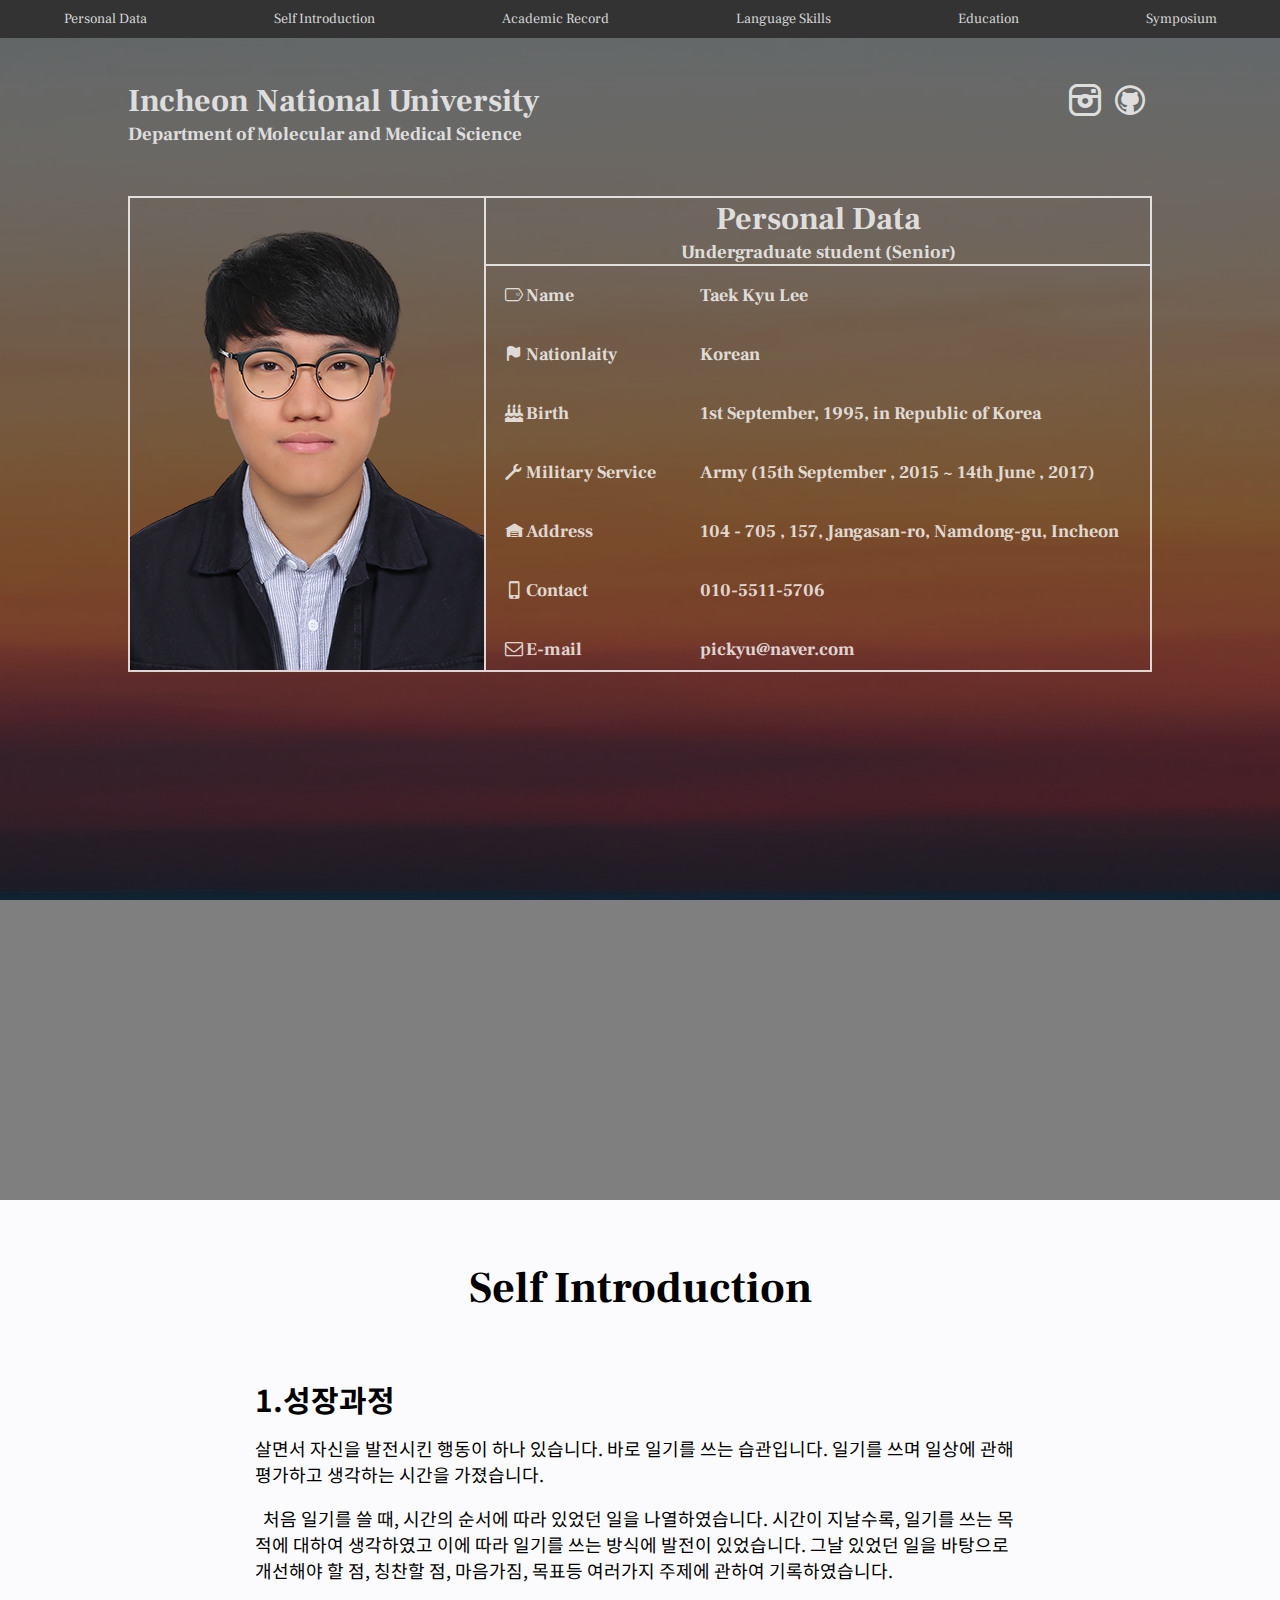
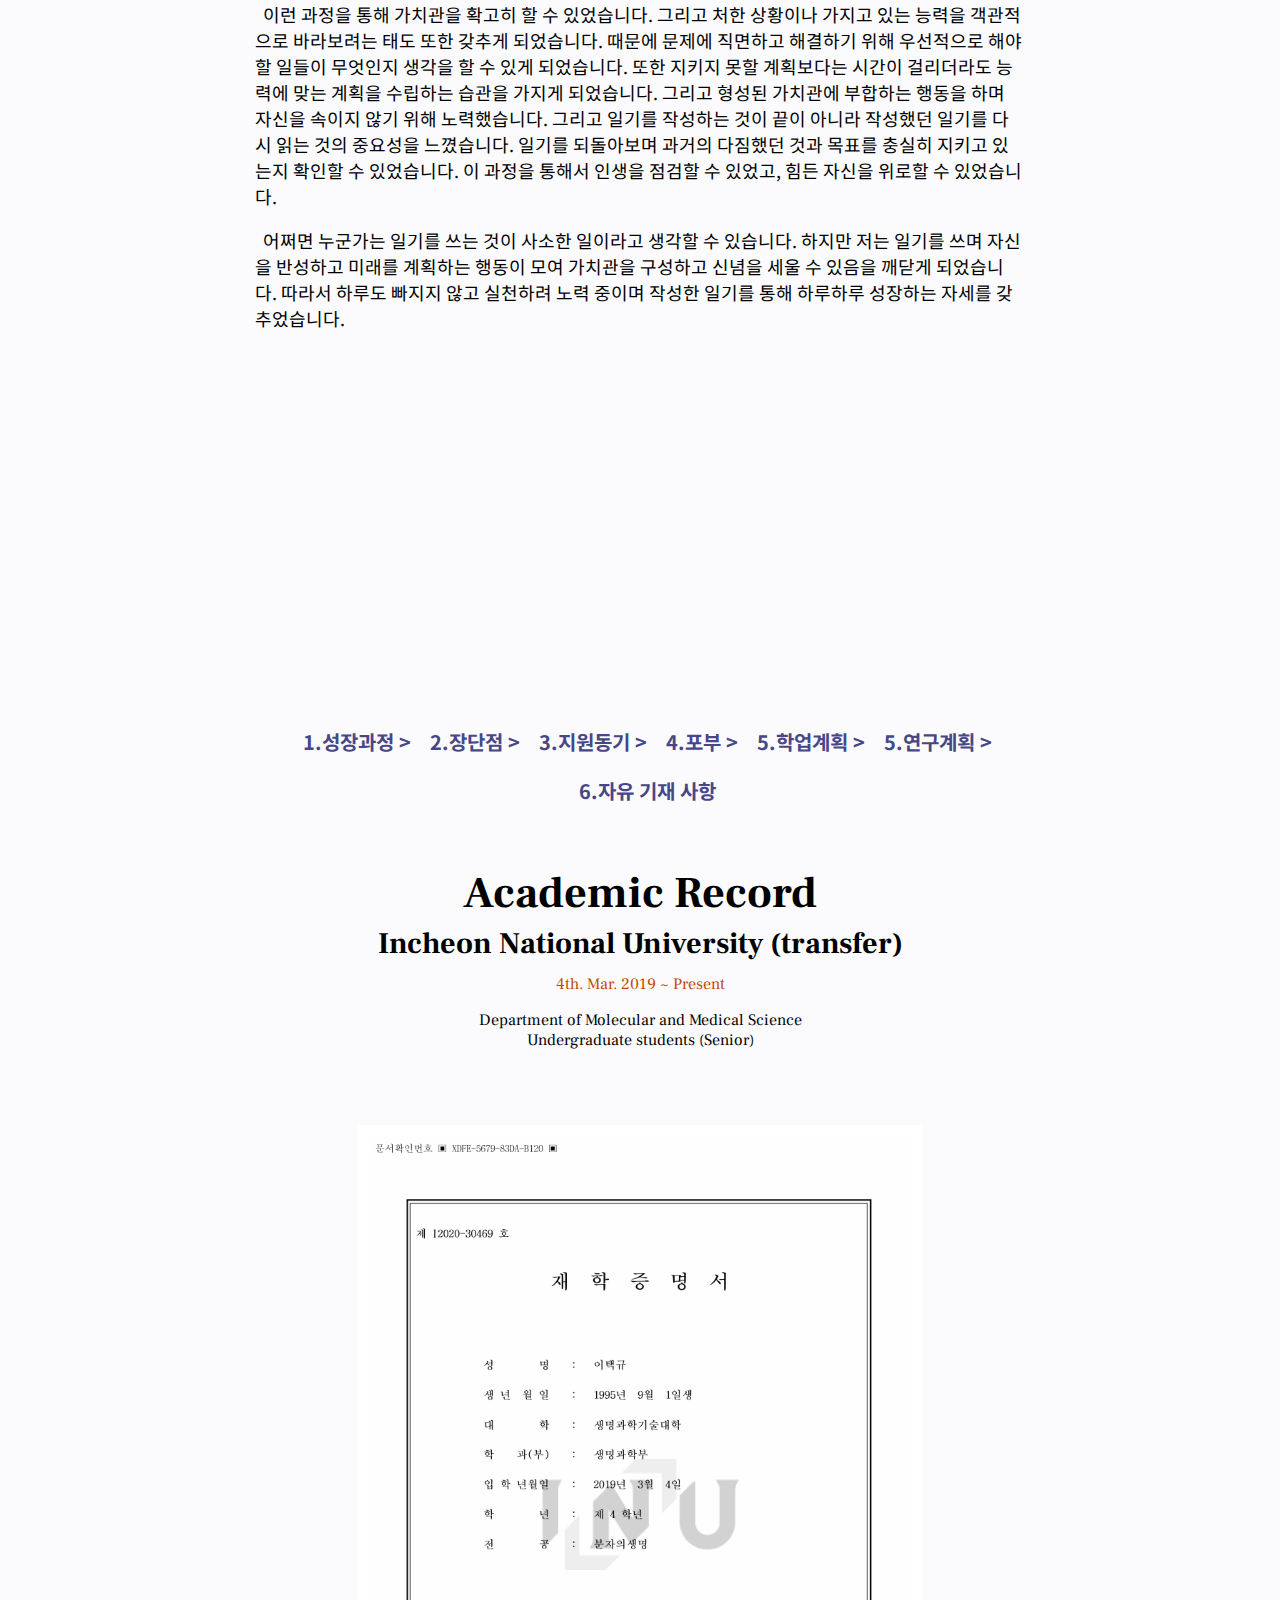
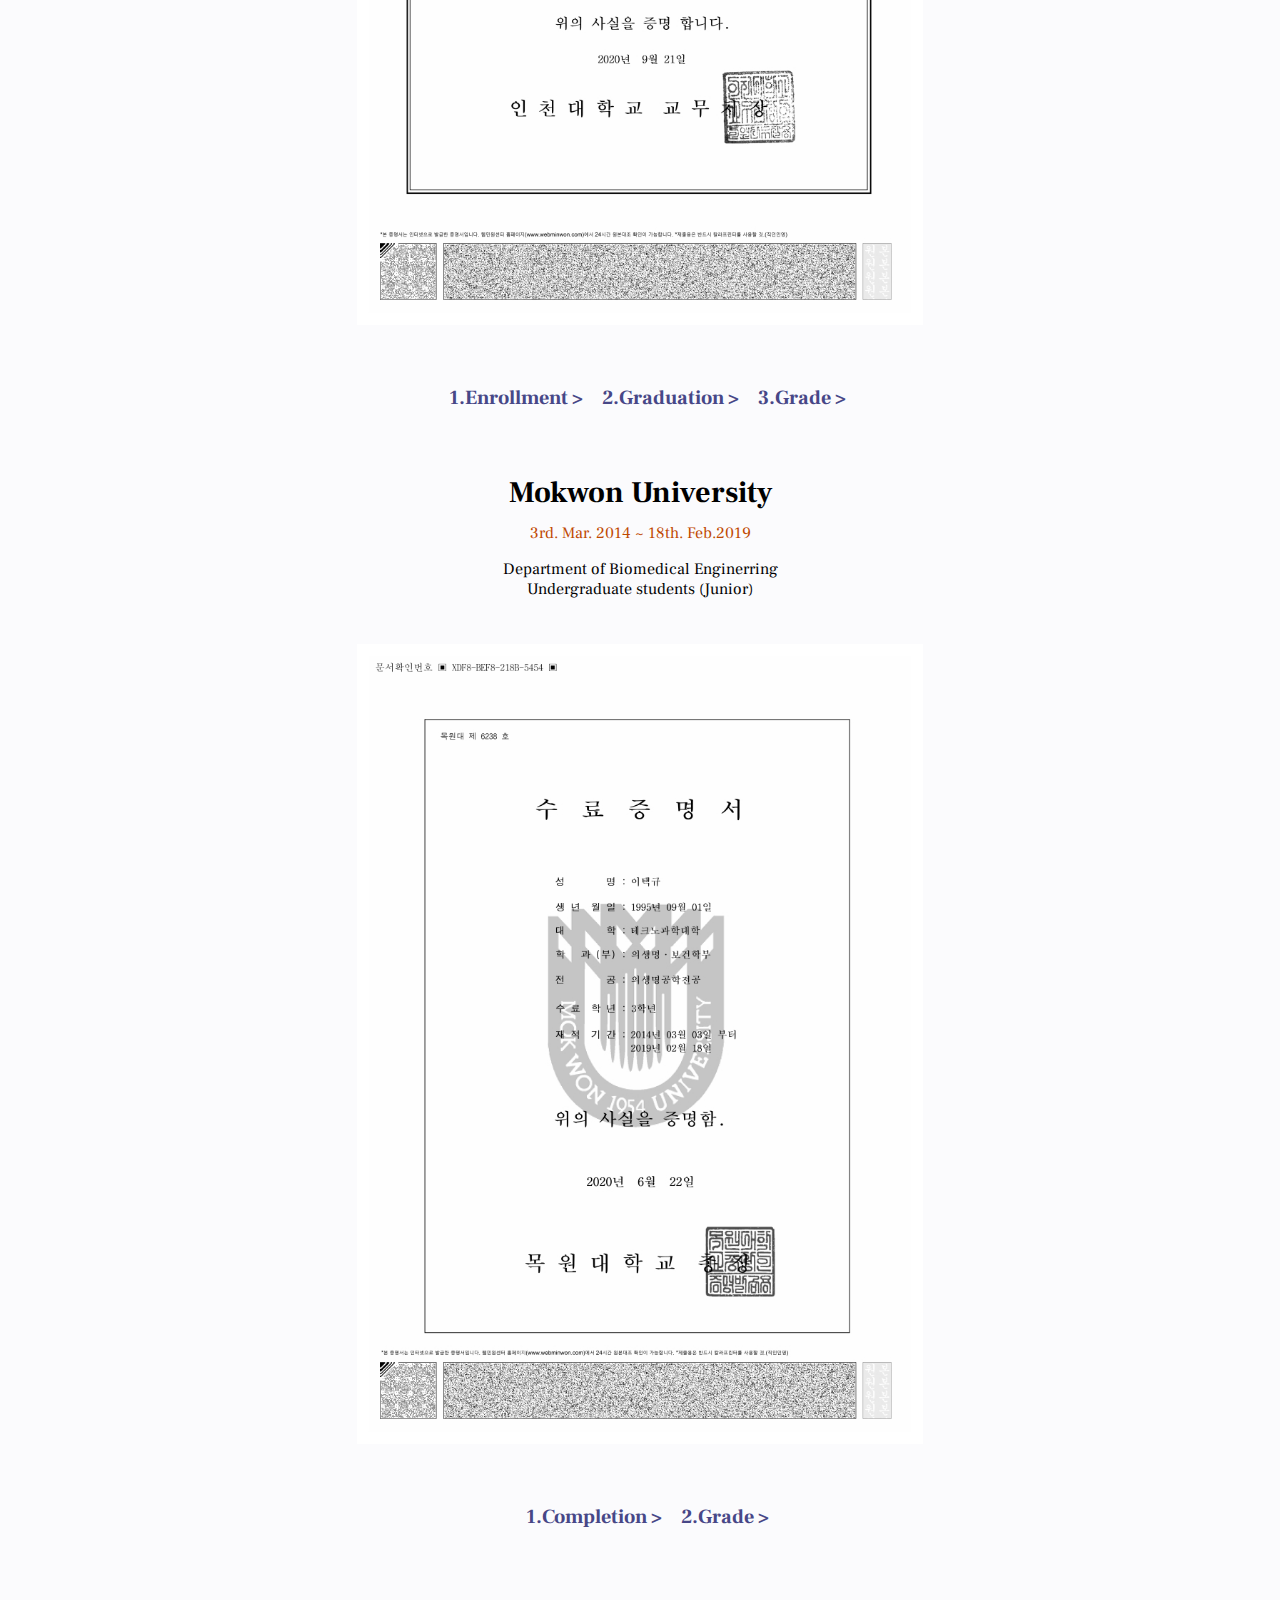
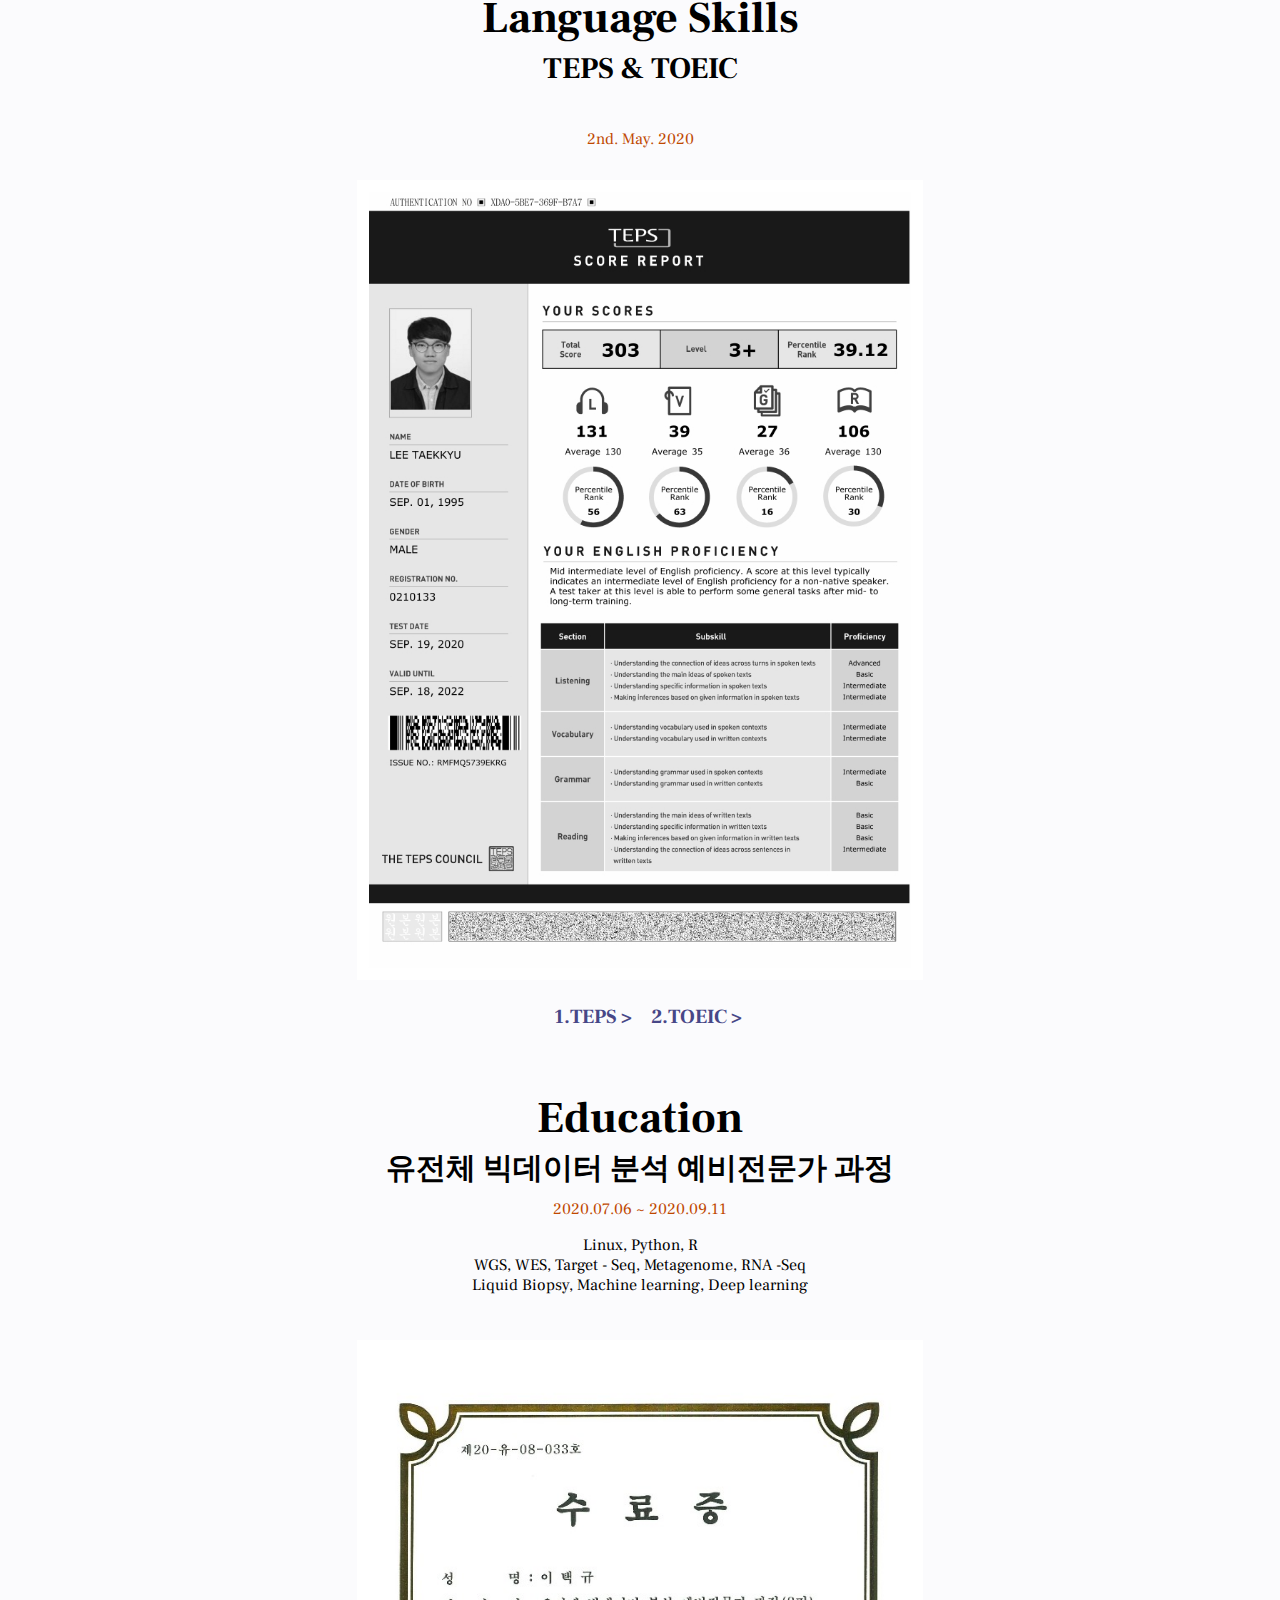
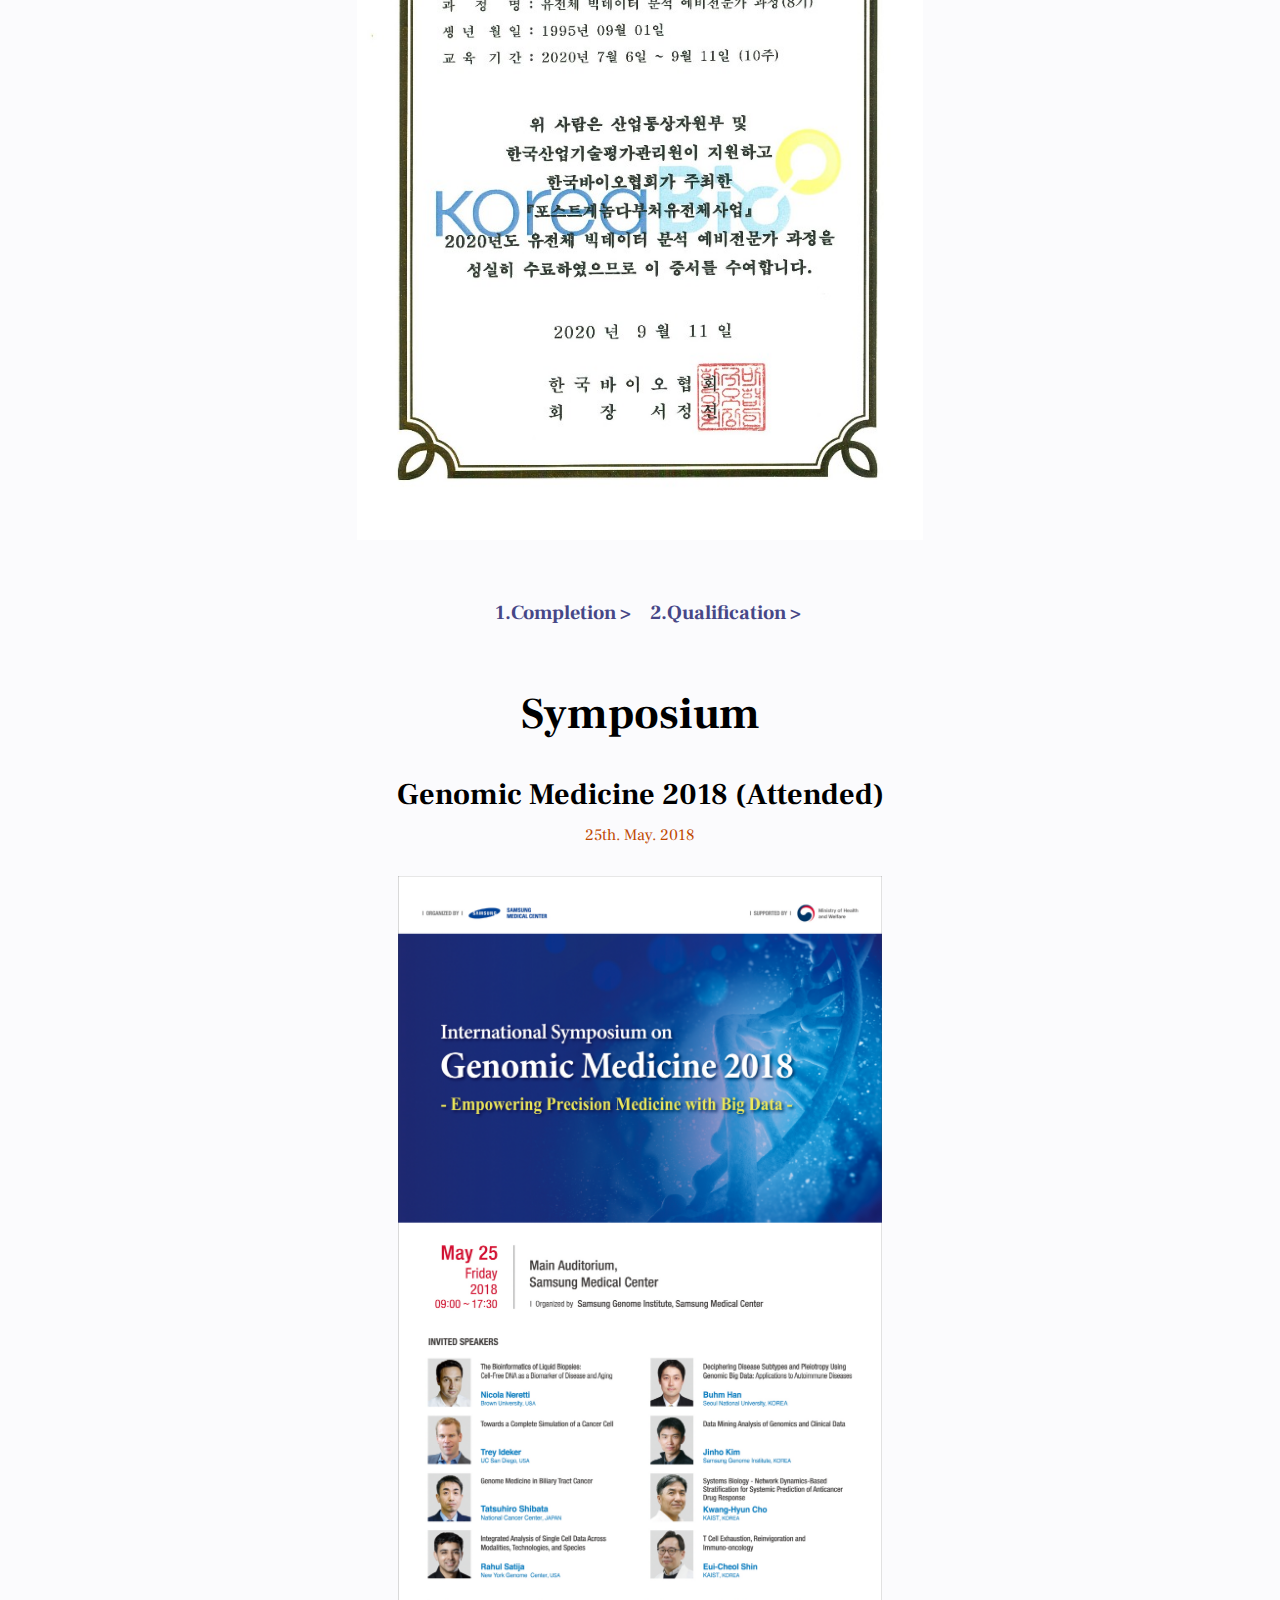
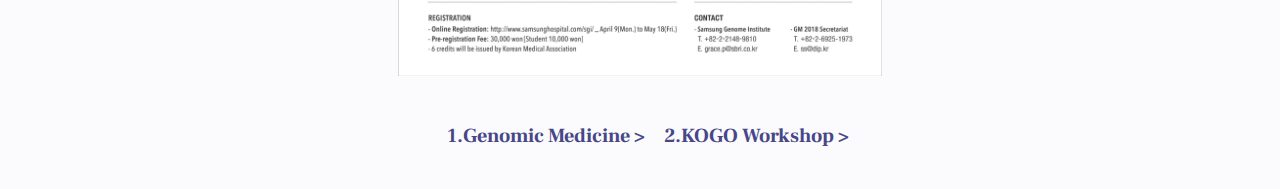
==== commit 833017d5: "Add files via upload" ====
--- a/index.html
+++ b/index.html
@@ -1,299 +1,303 @@
-<!DOCTYPE html>
-<html lang="en">
-<head>
-    <meta charset="UTF-8">
-    <meta name="viewport" content="width=device-width, initial-scale=1.0">
-    <title>About Lee</title>
-    <link rel="stylesheet" href="style.css">
-    <link href="https://fonts.googleapis.com/css2?family=Frank+Ruhl+Libre&family=Source+Sans+Pro&display=swap" rel="stylesheet">
-    <link rel="stylesheet" href="fontello-481fff8c/css/fontello.css">
-    <link href="https://fonts.googleapis.com/css2?family=Noto+Sans+KR&display=swap" rel="stylesheet">
-    <script src="https://ajax.googleapis.com/ajax/libs/jquery/3.3.1/jquery.min.js"></script>
-    <script>
-        $(document).ready(function(){
-          $("a").on('click', function(event) {
-            if (this.hash !== "") {
-              event.preventDefault();
-              var hash = this.hash;
-              $('html, body').animate({
-                scrollTop: $(hash).offset().top
-              }, 800, function(){
-                window.location.hash = hash;
-              });
-            } 
-          });
-        });
-    </script>
-</head>
-<body>
-    <div class="container">
-        <nav>
-            <li><a href="#personal-data">Personal Data</a></li>
-            <li><a href="#self-introduction">Self Introduction</a></li>
-            <li><a href="#academic-record">Academic Record</a></li>
-            <li><a href="#language-skills">Language Skills</a></li>
-            <li><a href="#education">Education</a></li>
-            <li><a href="#symposium">Symposium</a></li>
-        </nav>
-        
-        <div id="personal-data">
-            <div class="pd">
-               <div class="line">
-                <h1>Incheon National University <a target="_blank" class="icon-github-circled-alt2" href="https://github.com/lee-taekgyu"></a> <a target="_blank" class="icon-instagram" href="https://www.instagram.com/pickyu_lee/"></a> </h1>
-                <h3 id="red">Department of Molecular and Medical Science</h3>
-               </div>
-                <div class="greet">
-                    <img src="images/taek-removebg-preview.png" alt="">
-                    <div class="hello">
-                        <div class="center">
-                            <h1>Personal Data</h1>
-                            <h3>Undergraduate student (Senior)</h3>
-                        </div>
-                                <div class="grid">
-                                    <p class="icon-tag">Name</p>
-                                    <p>Taek Kyu Lee</p>
-                                    <p class="icon-flag-filled">Nationlaity</p>
-                                    <p>Korean</p>
-                                    <p class="icon-birthday">Birth</p>
-                                    <p>1st September, 1995, in Republic of Korea</p>
-                                    <p class="icon-wrench">Military Service</p>
-                                    <p>Army (15th September , 2015 ~ 14th June , 2017)</p>
-                                    <p class="icon-warehouse">Address</p>
-                                    <p>104 - 705 , 157, Jangasan-ro, Namdong-gu, Incheon</p>
-                                    <p class="icon-mobile">Contact</p>
-                                    <p>010-5511-5706</p>
-                                    <p class="icon-mail">E-mail</p>
-                                    <p>pickyu@naver.com</p>
-                                </div>
-                    </div>
-                </div>
-            </div>
-            <div class="overlay"></div>
-        </div>
-
-        <div id="bg">
-            <div id="self-introduction">
-                <div class="flex-column bg">
-                    <h2>Self Introduction</h2>
-                        <!-- <p><span>Incheon National University (transfer)</span></p>
-                        <p class="brown">4th. Mar. 2019 ~ Present</p>
-                        <p class="margin-zero">Department of Molecular and Medical Science</p>
-                        <p class="margin-zero">Undergraduate students (Senior)</p> -->
-                </div>
-    
-                
-                <div class="flex-column bg">
-                    <div id="slide-6">
-                        <input type="radio" name="slide-6" id="slide-61" checked>
-                        <input type="radio" name="slide-6" id="slide-62">
-                        <input type="radio" name="slide-6" id="slide-63">
-                        <input type="radio" name="slide-6" id="slide-64">
-                        <input type="radio" name="slide-6" id="slide-65">
-                        <input type="radio" name="slide-6" id="slide-66">
-                        <input type="radio" name="slide-6" id="slide-67">
-                        
-                        <ul id="start">
-                            <li>
-                                <p><span>1.성장과정</span></p>
-                                <p class="eleven">살면서 자신을 발전시킨 행동이 하나 있습니다. 바로 일기를 쓰는 습관입니다. 일기를 쓰며 일상에 관해 평가하고 생각하는 시간을 가졌습니다. </p>
-                                <p class="eleven">&nbsp 처음 일기를 쓸 때, 시간의 순서에 따라 있었던 일을 나열하였습니다. 시간이 지날수록, 일기를 쓰는 목적에 대하여 생각하였고 이에 따라 일기를 쓰는 방식에 발전이 있었습니다. 그날 있었던 일을 바탕으로 개선해야 할 점, 칭찬할 점, 마음가짐, 목표등 여러가지 주제에 관하여 기록하였습니다. </p>
-                                <p class="eleven">&nbsp 이런 과정을 통해 가치관을 확고히 할 수 있었습니다. 그리고 처한 상황이나 가지고 있는 능력을 객관적으로 바라보려는 태도 또한 갖추게 되었습니다. 때문에 문제에 직면하고 해결하기 위해 우선적으로 해야 할 일들이 무엇인지 생각을 할 수 있게 되었습니다. 또한 지키지 못할 계획보다는 시간이 걸리더라도 능력에 맞는 계획을 수립하는 습관을 가지게 되었습니다. 그리고 형성된 가치관에 부합하는 행동을 하며 자신을 속이지 않기 위해 노력했습니다. 그리고 일기를 작성하는 것이 끝이 아니라 작성했던 일기를 다시 읽는 것의 중요성을 느꼈습니다. 일기를 되돌아보며 과거의 다짐했던 것과 목표를 충실히 지키고 있는지 확인할 수 있었습니다. 이 과정을 통해서 인생을 점검할 수 있었고, 힘든 자신을 위로할 수 있었습니다.</p>
-                                <p class="eleven">&nbsp 어쩌면 누군가는 일기를 쓰는 것이 사소한 일이라고 생각할 수 있습니다. 하지만 저는 일기를 쓰며 자신을 반성하고 미래를 계획하는 행동이 모여 가치관을 구성하고 신념을 세울 수 있음을 깨닫게 되었습니다. 따라서 하루도 빠지지 않고 실천하려 노력 중이며 작성한 일기를 통해 하루하루 성장하는 자세를 갖추었습니다.</p>
-                            </li>
-                            <li>
-                                <p><span>2.장단점</span></p>
-                                <p class="sub">장점 : 생각하는 습관</p>
-                                <p class="sub">⦁나는 생각한다, 고로 나는 존재한다 - 데카르트</p>
-                                <p class="eleven">저의 장점은 항상 생각하기 위해 노력한다는 점입니다. 이는 생각의 중요성을 깨닫게 되었기 때문입니다. 또한 생각하며 행동하는 것과 아닌 것의 차이는 분명함을 알게 되었기 때문입니다.</p>
-                                <p class="eleven">&nbsp  대학교 입학 후, 용돈과 등록금을 보태기 위하여 방학 때마다 시화공단에서 장비 조립 아르바이트를 시작했습니다. 장비를 만드는데 필요한 부품을 조립하면서 능동적으로 움직이지 않고 시키는 부분만 작업을 수행하였습니다. 이런 과정이 계속되다 보니 생각이 결여되었습니다. 때로는 누군가 작업을 지시하지 않아도 능동적으로 처리해야 할 필요가 있었습니다. 하지만 생각이 결여된 채로 작업에 임하다 보니 능동적인 행동이 수반되지 않았습니다. 이런 상황에서 생각 없이 이루어지는 행동에는 발전적인 생각이 뒤따르지 않는다는 것뿐만 아니라 불필요한 작업을 증가시키는 것을 느꼈습니다.</p>
-                                <p class="eleven">&nbsp 이 경험을 바탕으로 생각의 중요성에 대하여 알게 되었습니다. 일상을 살면서 생각하며 행동한다 느꼈지만, 단지 익숙해진 상황에 대처할 수 있는 능력이라는 것을 알았습니다. 때문에 새로운 상황과 익숙한 상황에서도 충분한 생각을 통해 행동하려 노력하고 있습니다. 이와 같이 항상 모든 상황에서 생각하려고 한다는 점이 제가 가진 장점이라고 생각합니다.</p>
-                                <p class="sub">단점 : 급한 판단</p>
-                                <p class="sub">⦁결정을 서둘지 말라. 하룻밤을 자고 나면 좋은 지혜가 생긴다. -푸시킨</p>
-                                <p class="eleven">&nbsp 반면 저의 단점은 급한 상황에서 충분한 생각이 이루어지지 않는다는 점입니다. 여유 있고 충분히 생각할 수 있는 상황에서는 차분히 생각을 한 뒤 행동에 옮길 수 있었습니다. 하지만 빠른 판단력이 요구되는 상황에서는 생각하려는 행동이 부족하다 느꼈습니다. 긴급한 상황에서 빠른 판단으로 조금이라도 빨리 행동에 옮겨야 한다고 생각하기 때문입니다. 하지만 긴급한 상황에서 빠르게 판단하는 점이 항상 옳은 결과만을 도출하지 못하는 것을 깨닫게 되었습니다.</p>
-                                <p class="eleven">&nbsp  우연한 계기로 넛지라는 책을 읽은 뒤, 단점을 극복할 수 있는 방안을 생각할 수 있었습니다. 유연한 개입으로 문제를 극복할 수 있는 방안에 대해 알게 되었고 계속 노력 중입니다. 급박한 상황에서도 마음속으로 셋을 세면 이 행동을 통해서 생각을 해야 한다는 것을 머릿속에 떠올리게 합니다. 결과적으로 제 자신에게 생각을 할 시간을 주었고, 조금 더 차분하게 상황을 판단할 수 있었습니다. 이 방식으로 완전하진 않지만 단점을 극복하려 꾸준히 노력 중입니다.</p>
-                            </li>
-                            <li>
-                                <p><span>3.지원동기</span></p>
-                                <p class="eleven">고려대학교 암 유전체 연구실이 NGS 및 다중 오믹스 기반의 암 유전체 연구를 수행하고 있다는 점과 여러 협력기관과 협업하여 연구를 진행한다는 점에서 제가 가진 역량을 제대로 펼칠 수 있는 연구실이라 확신하였기 때문에 지원하게 되었습니다. 그리고 Genomics 기반 약물 데이터를 연구 및 분석하는 연구를 진행하고 있기 때문에 저의 관심분야인 Machine learning 과 Deep learning을 충분히 학습하고 적용한다면 약물 유전체 맞춤치료 모델을 구현할 수 있다고 생각했기 때문입니다.</p>
-                                <p class="eleven">&nbsp 저는 한국 바이오협회에서 주관한 유전체 분석 예비 전문가 과정에 참여하여 NGS 분석에 관하여 학습하였습니다. 프로그래밍 언어인 Linux, Python, R을 학습하였고 WGS, WES, Target-Seq, RNA-Seq, Metagenome에 대한 실습을 경험했습니다. 또한 특강 형식으로 Liquid Biopsy, Machine/Deep learning에 관하여 학습하였습니다. 따라서 유전체 데이터를 구성하는 파일 형식을 이해하고 있으며 이를 활용할 수 있습니다. 그리고 실습 시 서버를 이용하여 데이터를 분석하였고 실제 pipeline을 구축하여 분석에 임하였기 때문에 데이터 전처리 및 분석 과정을 수행할 수 있습니다.</p>
-                                <p class="eleven">&nbsp  위 경험을 토대로 빅데이터 기반의 유전체를 탐구하는 방법에 대하여 심도 있게 배운다면, 인간의 유전체를 좀 더 의미 있는 방향으로 해석할 수 있음을 확신하였습니다. 따라서 대학원에 진학하여 관련된 내용을 배우기를 희망하고 있습니다. 그리고 저의 지식과 경험을 고려대학교 암 유전체 연구실에서 연구하는 분야에 적용하고 활용한다면 훌륭한 유전체 분석가가 될 수 있을 것이라 생각합니다. 또한 실험실에서 저의 역량을 발휘하여 Cancer Genomics Lab에서 진행하는 발전적이며 혁신적인 연구를 뒷받침할 수 있다는 확신이 들었습니다.</p>
-                            </li>
-                            <li>
-                                <p><span>4.포부</span></p>
-                                <p class="eleven">고려대학교 암 유전체 연구실에 들어간다면, 빠른 적응력을 바탕으로 교수님 및 실험실 인원들과 좋은 관계를 유지하기 위해 노력하겠습니다. 새로운 환경에서 적응이 일의 효율성에 영향을 미친다고 생각하기 때문입니다. 이런 기본적인 것을 바탕으로 고려대학교 암 유전체 연구실에서 이루고 싶은 것들과 장기적인 미래 계획에 대해 말씀드리겠습니다. </p>
-                                <p class="eleven">&nbsp 첫째, NGS 및 다중 오믹스 기반의 암 유전체 연구 시 유전체 분석 교육 기간 동안 구축했던 pipeline을 활용하여 효율적인 분석 pipeline을 구축해 나가기 위해 노력할 것입니다. 연구실의 연구 목적에 부합한 pipeline을 구축하고 이를 기반으로 암 유천제 연구를 진행하겠습니다.</p>
-                                <p class="eleven">&nbsp 둘째, 재학 기간 동안 데이터를 다루는 능력과 더불어 machine learning 과 deep learing을 학습하여 효율적이고 의미 있는 데이터를 처리 및 분석하겠습니다. 많은 데이터를 machine learning 과 deep learning을 기반으로 한 모델링 및 알고리즘을 통해 처리한다면 의미 있는 정보를 제공할 수 있다고 생각합니다. 구체적으로 유전체 분석을 통한 약물 유전체 맞춤치료 모델, 질병 위험도 예측 모델을 구축할 계획입니다. 또한 이를 기반으로 약물 데이터를 분석하고 약물에 대한 내성 기전을 연구하여 정밀 의학의 발전에 기여하겠습니다.</p>
-                                <p class="eleven">&nbsp 셋째, 연평균 17.6%의 성장률을 보이는 글로벌 단일 세포 분석 시장의 흐름에 맞춰 single cell - Seq에 대한 학습을 할 예정입니다. 단일 세포를 분석하고 이와 관련된 데이터를 구축해 나간다면 암의 혁신적인 탐지 및 암 치료와 관련된 위험을 파악하고 분석할 수 있다고 생각합니다. 때문에 single cell - Seq의 중요도를 높이 평가하여 겸손한 태도로 배우려 노력하겠습니다. 아직 잘 모르는 분야인 만큼 겸손한 태도로 임하겠습니다.</p>
-                                <p class="eleven">&nbsp 넷째, 장기적인 목표는 국내에서 암 연구를 활발히 진행하고 대외적으로도 많은 협력기관과 소통하여 관련된 많은 연구와 사업을 진행하는 국립 암 센터에서 일하는 것입니다. 그중에서도 암 빅데이터 센터에서 국가적인 암 DB를 구축하고 데이터 자원 관련 인프라를 구축하는 일을 목표로 하고 있습니다. NCDC(National cancer data center)에 양질의 암 관련 데이터를 제공하고 많은 이들이 정보를 활용할 수 있게 하고 싶습니다. 왜냐하면 의미 있는 유전체 정보는 국가적인 차원에서 중요한 자원으로 여겨지기 때문입니다. 데이터 주권이라는 말이 도래하는 시대에서 많은 데이터를 축적하지 못하고 활용하지 못한다면 국가적 경쟁력 저하로 이어질 수 있기 때문입니다. 따라서 임상정보를 표준화하고 바이오 데이터의 저장, 분석, 활용을 위한 저장소 확충과 온라인 협업 환경을 제공하는 일을 목표로 하고 있습니다.</p>
-                            </li>
-                            <li>
-                                <p><span>5.수학계획</span></p>
-                                <p class="eleven">유전체 분석 교육을 통해 관련된 학문을 배우며 여러 가지 느낀 점이 있고 해야 할 일에 대하여 알게 되었습니다. 따라서 이 부분을 인턴십 기간 및 대학원 재학 기간 동안 차근차근 수행해 나갈 예정입니다. 이런 부</p>
-                                <p class="eleven">&nbsp 첫째, 교육기간 동안 data frame을 효율적으로 다루는 것의 중요성을 느꼈습니다. 기본적으로 Linux 학습이 이루어지는 상태에서 python pandas 같은 언어를 학습하겠습니다. 그리고 데이터를 시각화하는데 많이 사용되는 R 언어에 관한 학습도 병행할 예정입니다. 구체적으로는 자그마한 파일을 파싱 할 때도 항상 코드를 짜면서 연습할 것입니다. 다양한 접근으로 같은 결과를 도출하는 연습과 코드를 최대한 간소화하며 방어적 코딩을 할 수 있는 능력을 갖추기 위해 노력하겠습니다.</p>
-                                <p class="eleven">&nbsp 둘째. 빅데이터 시대에서 데이터를 효율적으로 처리하기 위한 방법으로 machine learing 과 deep learning 기법이 필수적임을 깨닫게 되었습니다. 생물학 전공자로써 IT와 관련된 분야를 학습하기 제한적인 상황이었습니다. 하지만 교육 기간 동안 테라젠 바이오 빅데이터 사업부의 팀장님과 이메일을 주고받으며 학습방향에 대해 조언을 구하였습니다. 이를 바탕으로 machine learning 과 deep learning을 활용하여 약물 데이터를 효율적으로 분석할 수 있는 알고리즘 및 모델을 구현할 계획입니다. 이 모델을 구현함으로써 약물 유전체 맞춤 치료를 실현할 계획입니다.</p>
-                                <p class="eleven">&nbsp 셋째, 기본적으로 영어에 대학 학습은 꾸준히 해 나갈 생각입니다. GATK Tool을 사용하며 pipe line을 구축하고 옵션을 이해하는 과정에서 영어의 쓰임이 필수적임을 알았습니다. 정확한 tool을 사용하고 올바른 결과를 얻기 위해선 쓰임을 정확히 파악해야 함을 느꼈기 때문입니다. 그리고 앞으로 연구주제를 선정함에 있어서 선행된 연구들을 분석하고 참고하기 위해서는 어학 능력이 무조건적으로 뒷받침되어야 하는 사실을 알았습니다. 때문에 어학공부를 꾸준히 하여 TOEIC, TOFLE, OPIC 같은 어학능력 자격시험에 응시하여 실력을 증명해 보이도록 하겠습니다. </p>
-                                <p class="eleven">&nbsp 넷째. 유전체 분석을 하면서 결과를 해석하기 위해서는 통계학적 지식이 뒷받침되어야 하는 사실을 알았습니다. 분석을 통해 나오는 수치를 해석할 수 있어야 실질적인 분석 결과를 도출할 수 있기 때문입니다. 따라서 통계학 공부를 재학 기간 동안 병행할 예정입니다. 한국형 온라인 공개강좌(K-MOOC)에서 통계학의 이해 Ⅰ, Ⅱ를 수강하며 실력을 향상시키겠습니다. 이해가 가지 않는 부분들은 교수님 및 선배들과 소통하고 질문하여 답을 찾아내도록 노력하겠습니다.</p>
-                                <p class="eleven">&nbsp 위의 내용을 학습하고 습득하여 최종적으로는 NGS를 기반으로 얻은 데이터를 통해 개개인마다 적용되는 약물의 효용성 및 저항성을 판단하는 모델을 구현할 계획입니다. 그리고 신규 약물에 대한 효과를 입증을 하거나 치료 표적을 발굴하는 모델을 구현할 계획입니다. 이런 학문적인 발전과 개발 목적은 결국 국민의 건강증진을 위함이며 국민의 삶의 질을 향상시키려는 목적과 부합하기 때문입니다.</p>
-                            </li>
-                            <li>
-
-                            </li>
-                            <li>
-                                <p><span>6.자유 기재 사항</span></p>
-                                <p class="eleven">저는 빅데이터 기술과 생명과학을 융합하여 인간의 유전체를 분석하는 분야를 2018년 삼성서울병원에서 주최한 Genomic medicine 2018 symposium에서 처음 접하게 되었습니다. 심포지엄 참석 이후 관련 내용에 대하여 조사하였습니다, 그리고 생물정보학을 전공하기로 다짐하였습니다.</p>
-                                <p class="eleven">&nbsp 당시 재학 중이던 학교에서는 생물정보학과 관련된 교과목이 개설되어 있지 않았습니다. 따라서 생물정보학을 구체적으로 배우기 위해 편입을 하였습니다. 편입 이후 관련 수업을 수강하고 담당 교수님과 상담을 하였습니다. 그리고 멘토링 프로그램을 활용하여 유전체 분석 기업인 3BICS 실무자 분과 이야기를 나누었습니다. 이 과정을 통해서 유전체 분석에 필요한 정보를 얻었습니다.</p>
-                                <p class="eleven">&nbsp 이후 유전체 분석가가 되기 위한 계획을 세웠습니다. 하지만 그 과정에서 처음 접해보는 프로그래밍 언어를 배워야 한다는 것이 가장 큰 두려움으로 다가왔습니다. 하지만 교육을 통한 학습으로 두려움을 무릅쓰고 앞으로 전진하며 꿈을 이루기 위해 노력했습니다. 처음에는 두려웠던 모든 것들이 행동으로 옮기고 실천해보니 충분히 극복 가능함을 알았습니다. 그리고 충분히 해낼 수 있는 가능성을 보았습니다. 그리고 하면 할 수 록 재미를 느꼈습니다.</p>
-                                <p class="eleven">&nbsp 결론적으로 제가 가진 실행력을 통해 난관을 극복할 수 있었고 자신감 또한 얻을 수 있었습니다. 이러한 사실로 미루어볼 때 앞으로 대학원 생활을 하며 어떠한 어려움에 부딪히더라도 충분히 극복할 수 있음을 말씀드리고 싶습니다. 그리고 제가 가진 꿈을 고려대학교 암 유전체 연구실을 통해 실현하고 싶음을 말씀드리고 싶습니다.</p>
-                            </li>
-                        </ul>
-
-                        <label for="slide-61">1.성장과정 ></label>
-                        <label for="slide-62">2.장단점 ></label>
-                        <label for="slide-63">3.지원동기 ></label>
-                        <label for="slide-64">4.포부 ></label>
-                        <label for="slide-65">5.학업계획 ></label>
-                        <label for="slide-66">5.연구계획 ></label>
-                        <br>
-                        <br>
-                        <label for="slide-67">6.자유 기재 사항</label>
-                    </div>
-                </div>
-            </div>
-            
-            <div id="academic-record">
-                <div class="flex-column bg">
-                    <h2>Academic Record</h2>
-                        <p><span>Incheon National University (transfer)</span></p>
-                        <p class="brown">4th. Mar. 2019 ~ Present</p>
-                        <p class="margin-zero">Department of Molecular and Medical Science</p>
-                        <p class="margin-zero">Undergraduate students (Senior)</p>
-                </div>
-    
-                
-                <div class="flex-column bg">
-                    <div id="slide">
-                        <input type="radio" name="slide" id="slide1" checked>
-                        <input type="radio" name="slide" id="slide2">
-                        <input type="radio" name="slide" id="slide3">
-
-                        <ul>
-                            <li><img src="인천재학.jpg" alt=""></li>
-                            <li><img src="인천졸업.jpg" alt=""></li>
-                            <li><img src="인천성적.jpg" alt=""></li>
-                        </ul>
-
-                        <label for="slide1">1.Enrollment ></label>
-                        <label for="slide2">2.Graduation ></label>
-                        <label for="slide3">3.Grade ></label>
-                    </div>
-                </div>
-    
-                <div>
-                    <div class="flex-column bg">
-                        <p><span>Mokwon University</span></p>
-                    <p class="brown">3rd. Mar. 2014 ~ 18th. Feb.2019</p>
-                    <p class="margin-zero">Department of Biomedical Enginerring</p>
-                    <p class="margin-zero">Undergraduate students (Junior)</p>
-                    </div>
-    
-                    <div class="flex-column">
-                        <div id="slide-2">
-                            <input type="radio" name="slide-2" id="slide-21" checked>
-                            <input type="radio" name="slide-2" id="slide-22">
-    
-                            <ul>
-                                <li><img src="목원수료.jpg" alt=""></li>
-                                <li><img src="목원성적.jpg" alt=""></li>
-                            </ul>
-    
-                            <label for="slide-21">1.Completion ></label>
-                            <label for="slide-22">2.Grade ></label>
-                        </div>
-                    </div>
-    
-                </div>
-            </div>
-    
-            <div id="language-skills">
-                <div class="flex-column bg">
-                    <h2>Language Skills</h2>
-                    <p><span>TEPS & TOEIC</span></p>
-                </div>
-    
-                <div class="flex-column">
-                    <div id="slide-3">
-                        <input type="radio" name="slide-3" id="slide-31" checked>
-                        <input type="radio" name="slide-3" id="slide-32">
-
-                        <ul>
-                            <li><p class="brown">2nd. May. 2020</p><img src="teps.jpg" alt=""></li>
-                            <li><p class="brown">30th. August. 2020</p><img src="toeic.jpg" alt=""></li>
-                        </ul>
-
-                        <label for="slide-31">1.TEPS ></label>
-                        <label for="slide-32">2.TOEIC ></label>
-                    </div>
-                </div>
-            </div>
-    
-            <div id="education">
-                <div class="flex-column bg">
-                    <h2>Education</h2>
-                        <p><span>유전체 빅데이터 분석 예비전문가 과정</span></p>
-                        <p class="brown">2020.07.06 ~ 2020.09.11</p>
-                        <p class="margin-zero">Linux, Python, R</p>
-                        <p class="margin-zero">WGS, WES, Target - Seq, Metagenome, RNA -Seq</p>
-                        <p class="margin-zero">Liquid Biopsy, Machine learning, Deep learning</p>
-                </div>
-    
-                <div class="flex-column">
-                    <div id="slide-4">
-                        <input type="radio" name="slide-4" id="slide-41" checked>
-                        <input type="radio" name="slide-4" id="slide-42">
-
-                        <ul>
-                            <li><img src="수료.jpg" alt=""></li>
-                            <li><img src="인증.jpg" alt=""></li>
-                        </ul>
-
-                        <label for="slide-41">1.Completion ></label>
-                        <label for="slide-42">2.Qualification ></label>
-                    </div>
-                </div>
-            </div>
-    
-            <div id="symposium">
-                <div class="flex-column bg">
-                    <h2>Symposium</h2>
-                </div>
-    
-                <div class="flex-column">
-                    <div id="slide-5">
-                        <input type="radio" name="slide-5" id="slide-51" checked>
-                        <input type="radio" name="slide-5" id="slide-52">
-
-                        <ul>
-                            <li>
-                                <p><span>Genomic Medicine 2018 (Attended)</span></p>
-                                <p class="brown">2018.05.25</p>
-                                <img src="symposium.jpg" alt="">
-                            </li>
-                            <li>
-                                <p><span>KOGO Genomic Medicine Workshop (Scheduled)</span></p>
-                                <p class="brown">2020.09.12</p>
-                                <img src="kogo.jpg" alt="">
-                            </li>
-                        </ul>
-
-                        <label for="slide-51">1.Genomic Medicine ></label>
-                        <label for="slide-52">2.KOGO Workshop ></label>
-                    </div>
-                </div>
-            </div>
-        </div>
-
-    </div>
-
-
-</body>
+<!DOCTYPE html>
+<html lang="en">
+
+<head>
+	<meta charset="UTF-8">
+	<meta name="viewport" content="width=device-width, initial-scale=1.0">
+	<title>About Lee</title>
+	<link rel="stylesheet" href="style.css">
+	<link href="https://fonts.googleapis.com/css2?family=Frank+Ruhl+Libre&family=Source+Sans+Pro&display=swap" rel="stylesheet">
+	<link rel="stylesheet" href="fontello-481fff8c/css/fontello.css">
+	<link href="https://fonts.googleapis.com/css2?family=Noto+Sans+KR&display=swap" rel="stylesheet">
+	<script src="https://ajax.googleapis.com/ajax/libs/jquery/3.3.1/jquery.min.js">
+	</script>
+	<script>
+		$(document).ready(function(){
+          $("a").on('click', function(event) {
+            if (this.hash !== "") {
+              event.preventDefault();
+              var hash = this.hash;
+              $('html, body').animate({
+                scrollTop: $(hash).offset().top
+              }, 800, function(){
+                window.location.hash = hash;
+              });
+            } 
+          });
+        });
+	</script>
+</head>
+
+<body>
+	<div class="container">
+		<nav>
+			<li><a href="#personal-data">Personal Data</a></li>
+			<li><a href="#self-introduction">Self Introduction</a></li>
+			<li><a href="#academic-record">Academic Record</a></li>
+			<li><a href="#language-skills">Language Skills</a></li>
+			<li><a href="#education">Education</a></li>
+			<li><a href="#symposium">Symposium</a></li>
+		</nav>
+
+		<div id="personal-data">
+			<div class="pd">
+				<div class="line">
+					<h1>Incheon National University <a target="_blank" class="icon-github-circled-alt2" href="https://github.com/lee-taekgyu"></a>
+						<a target="_blank" class="icon-instagram" href="https://www.instagram.com/pickyu_lee/"></a> </h1>
+					<h3 id="red">Department of Molecular and Medical Science</h3>
+				</div>
+				<div class="greet">
+					<img src="images/taek-removebg-preview.png" alt="">
+                    <div class="hello">
+                        <div class="center">
+                            <h1>Personal Data</h1>
+                            <h3>Undergraduate student (Senior)</h3>
+                        </div>
+                                <div class="grid">
+                                    <p class="icon-tag">Name</p>
+                                    <p>Taek Kyu Lee</p>
+                                    <p class="icon-flag-filled">Nationlaity</p>
+                                    <p>Korean</p>
+                                    <p class="icon-birthday">Birth</p>
+                                    <p>1st September, 1995, in Republic of Korea</p>
+                                    <p class="icon-wrench">Military Service</p>
+                                    <p>Army (15th September , 2015 ~ 14th June , 2017)</p>
+                                    <p class="icon-warehouse">Address</p>
+                                    <p>104 - 705 , 157, Jangasan-ro, Namdong-gu, Incheon</p>
+                                    <p class="icon-mobile">Contact</p>
+                                    <p>010-5511-5706</p>
+                                    <p class="icon-mail">E-mail</p>
+                                    <p>pickyu@naver.com</p>
+                                </div>
+                    </div>
+                </div>
+            </div>
+            <div class="overlay"></div>
+        </div>
+
+        <div id="bg">
+            <div id="self-introduction">
+                <div class="flex-column bg">
+                    <h2>Self Introduction</h2>
+                        <!-- <p><span>Incheon National University (transfer)</span></p>
+                        <p class="brown">4th. Mar. 2019 ~ Present</p>
+                        <p class="margin-zero">Department of Molecular and Medical Science</p>
+                        <p class="margin-zero">Undergraduate students (Senior)</p> -->
+                </div>
+    
+                
+                <div class="flex-column bg">
+                    <div id="slide-6">
+                        <input type="radio" name="slide-6" id="slide-61" checked>
+                        <input type="radio" name="slide-6" id="slide-62">
+                        <input type="radio" name="slide-6" id="slide-63">
+                        <input type="radio" name="slide-6" id="slide-64">
+                        <input type="radio" name="slide-6" id="slide-65">
+                        <input type="radio" name="slide-6" id="slide-66">
+                        <input type="radio" name="slide-6" id="slide-67">
+                        
+                        <ul id="start">
+                            <li>
+                                <p><span>1.성장과정</span></p>
+                                <p class="eleven">살면서 자신을 발전시킨 행동이 하나 있습니다. 바로 일기를 쓰는 습관입니다. 일기를 쓰며 일상에 관해 평가하고 생각하는 시간을 가졌습니다. </p>
+                                <p class="eleven">&nbsp 처음 일기를 쓸 때, 시간의 순서에 따라 있었던 일을 나열하였습니다. 시간이 지날수록, 일기를 쓰는 목적에 대하여 생각하였고 이에 따라 일기를 쓰는 방식에 발전이 있었습니다. 그날 있었던 일을 바탕으로 개선해야 할 점, 칭찬할 점, 마음가짐, 목표등 여러가지 주제에 관하여 기록하였습니다. </p>
+                                <p class="eleven">&nbsp 이런 과정을 통해 가치관을 확고히 할 수 있었습니다. 그리고 처한 상황이나 가지고 있는 능력을 객관적으로 바라보려는 태도 또한 갖추게 되었습니다. 때문에 문제에 직면하고 해결하기 위해 우선적으로 해야 할 일들이 무엇인지 생각을 할 수 있게 되었습니다. 또한 지키지 못할 계획보다는 시간이 걸리더라도 능력에 맞는 계획을 수립하는 습관을 가지게 되었습니다. 그리고 형성된 가치관에 부합하는 행동을 하며 자신을 속이지 않기 위해 노력했습니다. 그리고 일기를 작성하는 것이 끝이 아니라 작성했던 일기를 다시 읽는 것의 중요성을 느꼈습니다. 일기를 되돌아보며 과거의 다짐했던 것과 목표를 충실히 지키고 있는지 확인할 수 있었습니다. 이 과정을 통해서 인생을 점검할 수 있었고, 힘든 자신을 위로할 수 있었습니다.</p>
+                                <p class="eleven">&nbsp 어쩌면 누군가는 일기를 쓰는 것이 사소한 일이라고 생각할 수 있습니다. 하지만 저는 일기를 쓰며 자신을 반성하고 미래를 계획하는 행동이 모여 가치관을 구성하고 신념을 세울 수 있음을 깨닫게 되었습니다. 따라서 하루도 빠지지 않고 실천하려 노력 중이며 작성한 일기를 통해 하루하루 성장하는 자세를 갖추었습니다.</p>
+                            </li>
+                            <li>
+                                <p><span>2.장단점</span></p>
+                                <p class="sub">장점 : 생각하는 습관</p>
+                                <p class="sub">⦁나는 생각한다, 고로 나는 존재한다 - 데카르트</p>
+                                <p class="eleven">저의 장점은 항상 생각하기 위해 노력한다는 점입니다. 이는 생각의 중요성을 깨닫게 되었기 때문입니다. 또한 생각하며 행동하는 것과 아닌 것의 차이는 분명함을 알게 되었기 때문입니다.</p>
+                                <p class="eleven">&nbsp  대학교 입학 후, 용돈과 등록금을 보태기 위하여 방학 때마다 시화공단에서 장비 조립 아르바이트를 시작했습니다. 장비를 만드는데 필요한 부품을 조립하면서 능동적으로 움직이지 않고 시키는 부분만 작업을 수행하였습니다. 이런 과정이 계속되다 보니 생각이 결여되었습니다. 때로는 누군가 작업을 지시하지 않아도 능동적으로 처리해야 할 필요가 있었습니다. 하지만 생각이 결여된 채로 작업에 임하다 보니 능동적인 행동이 수반되지 않았습니다. 이런 상황에서 생각 없이 이루어지는 행동에는 발전적인 생각이 뒤따르지 않는다는 것뿐만 아니라 불필요한 작업을 증가시키는 것을 느꼈습니다.</p>
+                                <p class="eleven">&nbsp 이 경험을 바탕으로 생각의 중요성에 대하여 알게 되었습니다. 일상을 살면서 생각하며 행동한다 느꼈지만, 단지 익숙해진 상황에 대처할 수 있는 능력이라는 것을 알았습니다. 때문에 새로운 상황과 익숙한 상황에서도 충분한 생각을 통해 행동하려 노력하고 있습니다. 이와 같이 항상 모든 상황에서 생각하려고 한다는 점이 제가 가진 장점이라고 생각합니다.</p>
+                                <p class="sub">단점 : 급한 판단</p>
+                                <p class="sub">⦁결정을 서둘지 말라. 하룻밤을 자고 나면 좋은 지혜가 생긴다. -푸시킨</p>
+                                <p class="eleven">&nbsp 반면 저의 단점은 급한 상황에서 충분한 생각이 이루어지지 않는다는 점입니다. 여유 있고 충분히 생각할 수 있는 상황에서는 차분히 생각을 한 뒤 행동에 옮길 수 있었습니다. 하지만 빠른 판단력이 요구되는 상황에서는 생각하려는 행동이 부족하다 느꼈습니다. 긴급한 상황에서 빠른 판단으로 조금이라도 빨리 행동에 옮겨야 한다고 생각하기 때문입니다. 하지만 긴급한 상황에서 빠르게 판단하는 점이 항상 옳은 결과만을 도출하지 못하는 것을 깨닫게 되었습니다.</p>
+                                <p class="eleven">&nbsp  우연한 계기로 넛지라는 책을 읽은 뒤, 단점을 극복할 수 있는 방안을 생각할 수 있었습니다. 유연한 개입으로 문제를 극복할 수 있는 방안에 대해 알게 되었고 계속 노력 중입니다. 급박한 상황에서도 마음속으로 셋을 세면 이 행동을 통해서 생각을 해야 한다는 것을 머릿속에 떠올리게 합니다. 결과적으로 제 자신에게 생각을 할 시간을 주었고, 조금 더 차분하게 상황을 판단할 수 있었습니다. 이 방식으로 완전하진 않지만 단점을 극복하려 꾸준히 노력 중입니다.</p>
+                            </li>
+                            <li>
+                                <p><span>3.지원동기</span></p>
+                                <p class="eleven">고려대학교 암 유전체 연구실이 NGS 및 다중 오믹스 기반의 암 유전체 연구를 수행하고 있다는 점과 여러 협력기관과 협업하여 연구를 진행한다는 점에서 제가 가진 역량을 제대로 펼칠 수 있는 연구실이라 확신하였기 때문에 지원하게 되었습니다. 그리고 Genomics 기반 약물 데이터를 연구 및 분석하는 연구를 진행하고 있기 때문에 저의 관심분야인 Machine learning 과 Deep learning을 충분히 학습하고 적용한다면 약물 유전체 맞춤치료 모델을 구현할 수 있다고 생각했기 때문입니다.</p>
+                                <p class="eleven">&nbsp 저는 한국 바이오협회에서 주관한 유전체 분석 예비 전문가 과정에 참여하여 NGS 분석에 관하여 학습하였습니다. 프로그래밍 언어인 Linux, Python, R을 학습하였고 WGS, WES, Target-Seq, RNA-Seq, Metagenome에 대한 실습을 경험했습니다. 또한 특강 형식으로 Liquid Biopsy, Machine/Deep learning에 관하여 학습하였습니다. 따라서 유전체 데이터를 구성하는 파일 형식을 이해하고 있으며 이를 활용할 수 있습니다. 그리고 실습 시 서버를 이용하여 데이터를 분석하였고 실제 pipeline을 구축하여 분석에 임하였기 때문에 데이터 전처리 및 분석 과정을 수행할 수 있습니다.</p>
+                                <p class="eleven">&nbsp  위 경험을 토대로 빅데이터 기반의 유전체를 탐구하는 방법에 대하여 심도 있게 배운다면, 인간의 유전체를 좀 더 의미 있는 방향으로 해석할 수 있음을 확신하였습니다. 따라서 대학원에 진학하여 관련된 내용을 배우기를 희망하고 있습니다. 그리고 저의 지식과 경험을 고려대학교 암 유전체 연구실에서 연구하는 분야에 적용하고 활용한다면 훌륭한 유전체 분석가가 될 수 있을 것이라 생각합니다. 또한 실험실에서 저의 역량을 발휘하여 Cancer Genomics Lab에서 진행하는 발전적이며 혁신적인 연구를 뒷받침할 수 있다는 확신이 들었습니다.</p>
+                            </li>
+                            <li>
+                                <p><span>4.포부</span></p>
+                                <p class="eleven">고려대학교 암 유전체 연구실에 들어간다면, 빠른 적응력을 바탕으로 교수님 및 실험실 인원들과 좋은 관계를 유지하기 위해 노력하겠습니다. 새로운 환경에서 적응이 일의 효율성에 영향을 미친다고 생각하기 때문입니다. 이런 기본적인 것을 바탕으로 고려대학교 암 유전체 연구실에서 이루고 싶은 것들과 장기적인 미래 계획에 대해 말씀드리겠습니다. </p>
+                                <p class="eleven">&nbsp 첫째, NGS 및 다중 오믹스 기반의 암 유전체 연구 시 유전체 분석 교육 기간 동안 구축했던 pipeline을 활용하여 효율적인 분석 pipeline을 구축해 나가기 위해 노력할 것입니다. 연구실의 연구 목적에 부합한 pipeline을 구축하고 이를 기반으로 암 유천제 연구를 진행하겠습니다.</p>
+                                <p class="eleven">&nbsp 둘째, 재학 기간 동안 데이터를 다루는 능력과 더불어 machine learning 과 deep learing을 학습하여 효율적이고 의미 있는 데이터를 처리 및 분석하겠습니다. 많은 데이터를 machine learning 과 deep learning을 기반으로 한 모델링 및 알고리즘을 통해 처리한다면 의미 있는 정보를 제공할 수 있다고 생각합니다. 구체적으로 유전체 분석을 통한 약물 유전체 맞춤치료 모델, 질병 위험도 예측 모델을 구축할 계획입니다. 또한 이를 기반으로 약물 데이터를 분석하고 약물에 대한 내성 기전을 연구하여 정밀 의학의 발전에 기여하겠습니다.</p>
+                                <p class="eleven">&nbsp 셋째, 연평균 17.6%의 성장률을 보이는 글로벌 단일 세포 분석 시장의 흐름에 맞춰 single cell - Seq에 대한 학습을 할 예정입니다. 단일 세포를 분석하고 이와 관련된 데이터를 구축해 나간다면 암의 혁신적인 탐지 및 암 치료와 관련된 위험을 파악하고 분석할 수 있다고 생각합니다. 때문에 single cell - Seq의 중요도를 높이 평가하여 겸손한 태도로 배우려 노력하겠습니다. 아직 잘 모르는 분야인 만큼 겸손한 태도로 임하겠습니다.</p>
+                                <p class="eleven">&nbsp 넷째, 장기적인 목표는 국내에서 암 연구를 활발히 진행하고 대외적으로도 많은 협력기관과 소통하여 관련된 많은 연구와 사업을 진행하는 국립 암 센터에서 일하는 것입니다. 그중에서도 암 빅데이터 센터에서 국가적인 암 DB를 구축하고 데이터 자원 관련 인프라를 구축하는 일을 목표로 하고 있습니다. NCDC(National cancer data center)에 양질의 암 관련 데이터를 제공하고 많은 이들이 정보를 활용할 수 있게 하고 싶습니다. 왜냐하면 의미 있는 유전체 정보는 국가적인 차원에서 중요한 자원으로 여겨지기 때문입니다. 데이터 주권이라는 말이 도래하는 시대에서 많은 데이터를 축적하지 못하고 활용하지 못한다면 국가적 경쟁력 저하로 이어질 수 있기 때문입니다. 따라서 임상정보를 표준화하고 바이오 데이터의 저장, 분석, 활용을 위한 저장소 확충과 온라인 협업 환경을 제공하는 일을 목표로 하고 있습니다.</p>
+                            </li>
+                            <li>
+                                <p><span>5.수학계획</span></p>
+                                <p class="eleven">유전체 분석 교육을 통해 관련된 학문을 배우며 여러 가지 느낀 점이 있고 해야 할 일에 대하여 알게 되었습니다. 따라서 이 부분을 인턴십 기간 및 대학원 재학 기간 동안 차근차근 수행해 나갈 예정입니다. 이런 부</p>
+                                <p class="eleven">&nbsp 첫째, 교육기간 동안 data frame을 효율적으로 다루는 것의 중요성을 느꼈습니다. 기본적으로 Linux 학습이 이루어지는 상태에서 python pandas 같은 언어를 학습하겠습니다. 그리고 데이터를 시각화하는데 많이 사용되는 R 언어에 관한 학습도 병행할 예정입니다. 구체적으로는 자그마한 파일을 파싱 할 때도 항상 코드를 짜면서 연습할 것입니다. 다양한 접근으로 같은 결과를 도출하는 연습과 코드를 최대한 간소화하며 방어적 코딩을 할 수 있는 능력을 갖추기 위해 노력하겠습니다.</p>
+                                <p class="eleven">&nbsp 둘째. 빅데이터 시대에서 데이터를 효율적으로 처리하기 위한 방법으로 machine learing 과 deep learning 기법이 필수적임을 깨닫게 되었습니다. 생물학 전공자로써 IT와 관련된 분야를 학습하기 제한적인 상황이었습니다. 하지만 교육 기간 동안 테라젠 바이오 빅데이터 사업부의 팀장님과 이메일을 주고받으며 학습방향에 대해 조언을 구하였습니다. 이를 바탕으로 machine learning 과 deep learning을 활용하여 약물 데이터를 효율적으로 분석할 수 있는 알고리즘 및 모델을 구현할 계획입니다. 이 모델을 구현함으로써 약물 유전체 맞춤 치료를 실현할 계획입니다.</p>
+                                <p class="eleven">&nbsp 셋째, 기본적으로 영어에 대학 학습은 꾸준히 해 나갈 생각입니다. GATK Tool을 사용하며 pipe line을 구축하고 옵션을 이해하는 과정에서 영어의 쓰임이 필수적임을 알았습니다. 정확한 tool을 사용하고 올바른 결과를 얻기 위해선 쓰임을 정확히 파악해야 함을 느꼈기 때문입니다. 그리고 앞으로 연구주제를 선정함에 있어서 선행된 연구들을 분석하고 참고하기 위해서는 어학 능력이 무조건적으로 뒷받침되어야 하는 사실을 알았습니다. 때문에 어학공부를 꾸준히 하여 TOEIC, TOFLE, OPIC 같은 어학능력 자격시험에 응시하여 실력을 증명해 보이도록 하겠습니다. </p>
+                                <p class="eleven">&nbsp 넷째. 유전체 분석을 하면서 결과를 해석하기 위해서는 통계학적 지식이 뒷받침되어야 하는 사실을 알았습니다. 분석을 통해 나오는 수치를 해석할 수 있어야 실질적인 분석 결과를 도출할 수 있기 때문입니다. 따라서 통계학 공부를 재학 기간 동안 병행할 예정입니다. 한국형 온라인 공개강좌(K-MOOC)에서 통계학의 이해 Ⅰ, Ⅱ를 수강하며 실력을 향상시키겠습니다. 이해가 가지 않는 부분들은 교수님 및 선배들과 소통하고 질문하여 답을 찾아내도록 노력하겠습니다.</p>
+                                <p class="eleven">&nbsp 위의 내용을 학습하고 습득하여 최종적으로는 NGS를 기반으로 얻은 데이터를 통해 개개인마다 적용되는 약물의 효용성 및 저항성을 판단하는 모델을 구현할 계획입니다. 그리고 신규 약물에 대한 효과를 입증을 하거나 치료 표적을 발굴하는 모델을 구현할 계획입니다. 이런 학문적인 발전과 개발 목적은 결국 국민의 건강증진을 위함이며 국민의 삶의 질을 향상시키려는 목적과 부합하기 때문입니다.</p>
+                            </li>
+                            <li>
+
+                            </li>
+                            <li>
+                                <p><span>6.자유 기재 사항</span></p>
+                                <p class="eleven">저는 빅데이터 기술과 생명과학을 융합하여 인간의 유전체를 분석하는 분야를 2018년 삼성서울병원에서 주최한 Genomic medicine 2018 symposium에서 처음 접하게 되었습니다. 심포지엄 참석 이후 관련 내용에 대하여 조사하였습니다, 그리고 생물정보학을 전공하기로 다짐하였습니다.</p>
+                                <p class="eleven">&nbsp 당시 재학 중이던 학교에서는 생물정보학과 관련된 교과목이 개설되어 있지 않았습니다. 따라서 생물정보학을 구체적으로 배우기 위해 편입을 하였습니다. 편입 이후 관련 수업을 수강하고 담당 교수님과 상담을 하였습니다. 그리고 멘토링 프로그램을 활용하여 유전체 분석 기업인 3BICS 실무자 분과 이야기를 나누었습니다. 이 과정을 통해서 유전체 분석에 필요한 정보를 얻었습니다.</p>
+                                <p class="eleven">&nbsp 이후 유전체 분석가가 되기 위한 계획을 세웠습니다. 하지만 그 과정에서 처음 접해보는 프로그래밍 언어를 배워야 한다는 것이 가장 큰 두려움으로 다가왔습니다. 하지만 교육을 통한 학습으로 두려움을 무릅쓰고 앞으로 전진하며 꿈을 이루기 위해 노력했습니다. 처음에는 두려웠던 모든 것들이 행동으로 옮기고 실천해보니 충분히 극복 가능함을 알았습니다. 그리고 충분히 해낼 수 있는 가능성을 보았습니다. 그리고 하면 할 수 록 재미를 느꼈습니다.</p>
+                                <p class="eleven">&nbsp 결론적으로 제가 가진 실행력을 통해 난관을 극복할 수 있었고 자신감 또한 얻을 수 있었습니다. 이러한 사실로 미루어볼 때 앞으로 대학원 생활을 하며 어떠한 어려움에 부딪히더라도 충분히 극복할 수 있음을 말씀드리고 싶습니다. 그리고 제가 가진 꿈을 고려대학교 암 유전체 연구실을 통해 실현하고 싶음을 말씀드리고 싶습니다.</p>
+                            </li>
+                        </ul>
+
+                        <label for="slide-61">1.성장과정 ></label>
+                        <label for="slide-62">2.장단점 ></label>
+                        <label for="slide-63">3.지원동기 ></label>
+                        <label for="slide-64">4.포부 ></label>
+                        <label for="slide-65">5.학업계획 ></label>
+                        <label for="slide-66">5.연구계획 ></label>
+                        <br>
+                        <br>
+                        <label for="slide-67">6.자유 기재 사항</label>
+                    </div>
+                </div>
+            </div>
+            
+            <div id="academic-record">
+                <div class="flex-column bg">
+                    <h2>Academic Record</h2>
+                        <p><span>Incheon National University (transfer)</span></p>
+                        <p class="brown">4th. Mar. 2019 ~ Present</p>
+                        <p class="margin-zero">Department of Molecular and Medical Science</p>
+                        <p class="margin-zero">Undergraduate students (Senior)</p>
+                </div>
+    
+                
+                <div class="flex-column bg">
+                    <div id="slide">
+                        <input type="radio" name="slide" id="slide1" checked>
+                        <input type="radio" name="slide" id="slide2">
+                        <input type="radio" name="slide" id="slide3">
+
+                        <ul>
+                            <li><img src="인천재학.jpg" alt=""></li>
+                            <li><img src="인천졸업.jpg" alt=""></li>
+                            <li><img src="인천성적.jpg" alt=""></li>
+                        </ul>
+
+                        <label for="slide1">1.Enrollment ></label>
+                        <label for="slide2">2.Graduation ></label>
+                        <label for="slide3">3.Grade ></label>
+                    </div>
+                </div>
+    
+                <div>
+                    <div class="flex-column bg">
+                        <p><span>Mokwon University</span></p>
+                    <p class="brown">3rd. Mar. 2014 ~ 18th. Feb.2019</p>
+                    <p class="margin-zero">Department of Biomedical Enginerring</p>
+                    <p class="margin-zero">Undergraduate students (Junior)</p>
+                    </div>
+    
+                    <div class="flex-column">
+                        <div id="slide-2">
+                            <input type="radio" name="slide-2" id="slide-21" checked>
+                            <input type="radio" name="slide-2" id="slide-22">
+    
+                            <ul>
+                                <li><img src="목원수료.jpg" alt=""></li>
+                                <li><img src="목원성적.jpg" alt=""></li>
+                            </ul>
+    
+                            <label for="slide-21">1.Completion ></label>
+                            <label for="slide-22">2.Grade ></label>
+                        </div>
+                    </div>
+    
+                </div>
+            </div>
+    
+            <div id="language-skills">
+                <div class="flex-column bg">
+                    <h2>Language Skills</h2>
+                    <p><span>TEPS & TOEIC</span></p>
+                </div>
+    
+                <div class="flex-column">
+                    <div id="slide-3">
+                        <input type="radio" name="slide-3" id="slide-31" checked>
+                        <input type="radio" name="slide-3" id="slide-32">
+
+                        <ul>
+                            <li><p class="brown">2nd. May. 2020</p><img src="teps.jpg" alt=""></li>
+                            <li><p class="brown">30th. August. 2020</p><img src="toeic.jpg" alt=""></li>
+                        </ul>
+
+                        <label for="slide-31">1.TEPS ></label>
+                        <label for="slide-32">2.TOEIC ></label>
+                    </div>
+                </div>
+            </div>
+    
+            <div id="education">
+                <div class="flex-column bg">
+                    <h2>Education</h2>
+                        <p><span>유전체 빅데이터 분석 예비전문가 과정</span></p>
+                        <p class="brown">2020.07.06 ~ 2020.09.11</p>
+                        <p class="margin-zero">Linux, Python, R</p>
+                        <p class="margin-zero">WGS, WES, Target - Seq, Metagenome, RNA -Seq</p>
+                        <p class="margin-zero">Liquid Biopsy, Machine learning, Deep learning</p>
+                </div>
+    
+                <div class="flex-column">
+                    <div id="slide-4">
+                        <input type="radio" name="slide-4" id="slide-41" checked>
+                        <input type="radio" name="slide-4" id="slide-42">
+
+                        <ul>
+                            <li><img src="수료.jpg" alt=""></li>
+                            <li><img src="인증.jpg" alt=""></li>
+                        </ul>
+
+                        <label for="slide-41">1.Completion ></label>
+                        <label for="slide-42">2.Qualification ></label>
+                    </div>
+                </div>
+            </div>
+    
+            <div id="symposium">
+                <div class="flex-column bg">
+                    <h2>Symposium</h2>
+                </div>
+    
+                <div class="flex-column">
+                    <div id="slide-5">
+                        <input type="radio" name="slide-5" id="slide-51" checked>
+                        <input type="radio" name="slide-5" id="slide-52">
+
+                        <ul>
+                            <li>
+                                <p><span>Genomic Medicine 2018 (Attended)</span></p>
+                                <p class="brown">25th. May. 2018</p>
+                                <img src="symposium.jpg" alt="">
+                            </li>
+                            <li>
+                                <p><span>KOGO Genomic Medicine Workshop (Scheduled)</span></p>
+                                <p class="brown">12th. Sep. 2020</p>
+                                <img src="kogo.jpg" alt="">
+                            </li>
+                        </ul>
+
+                        <label for="slide-51">1.Genomic Medicine ></label>
+                        <label for="slide-52">2.KOGO Workshop ></label>
+                    </div>
+                </div>
+            </div>
+        </div>
+
+    </div>
+
+
+</body>
 </html>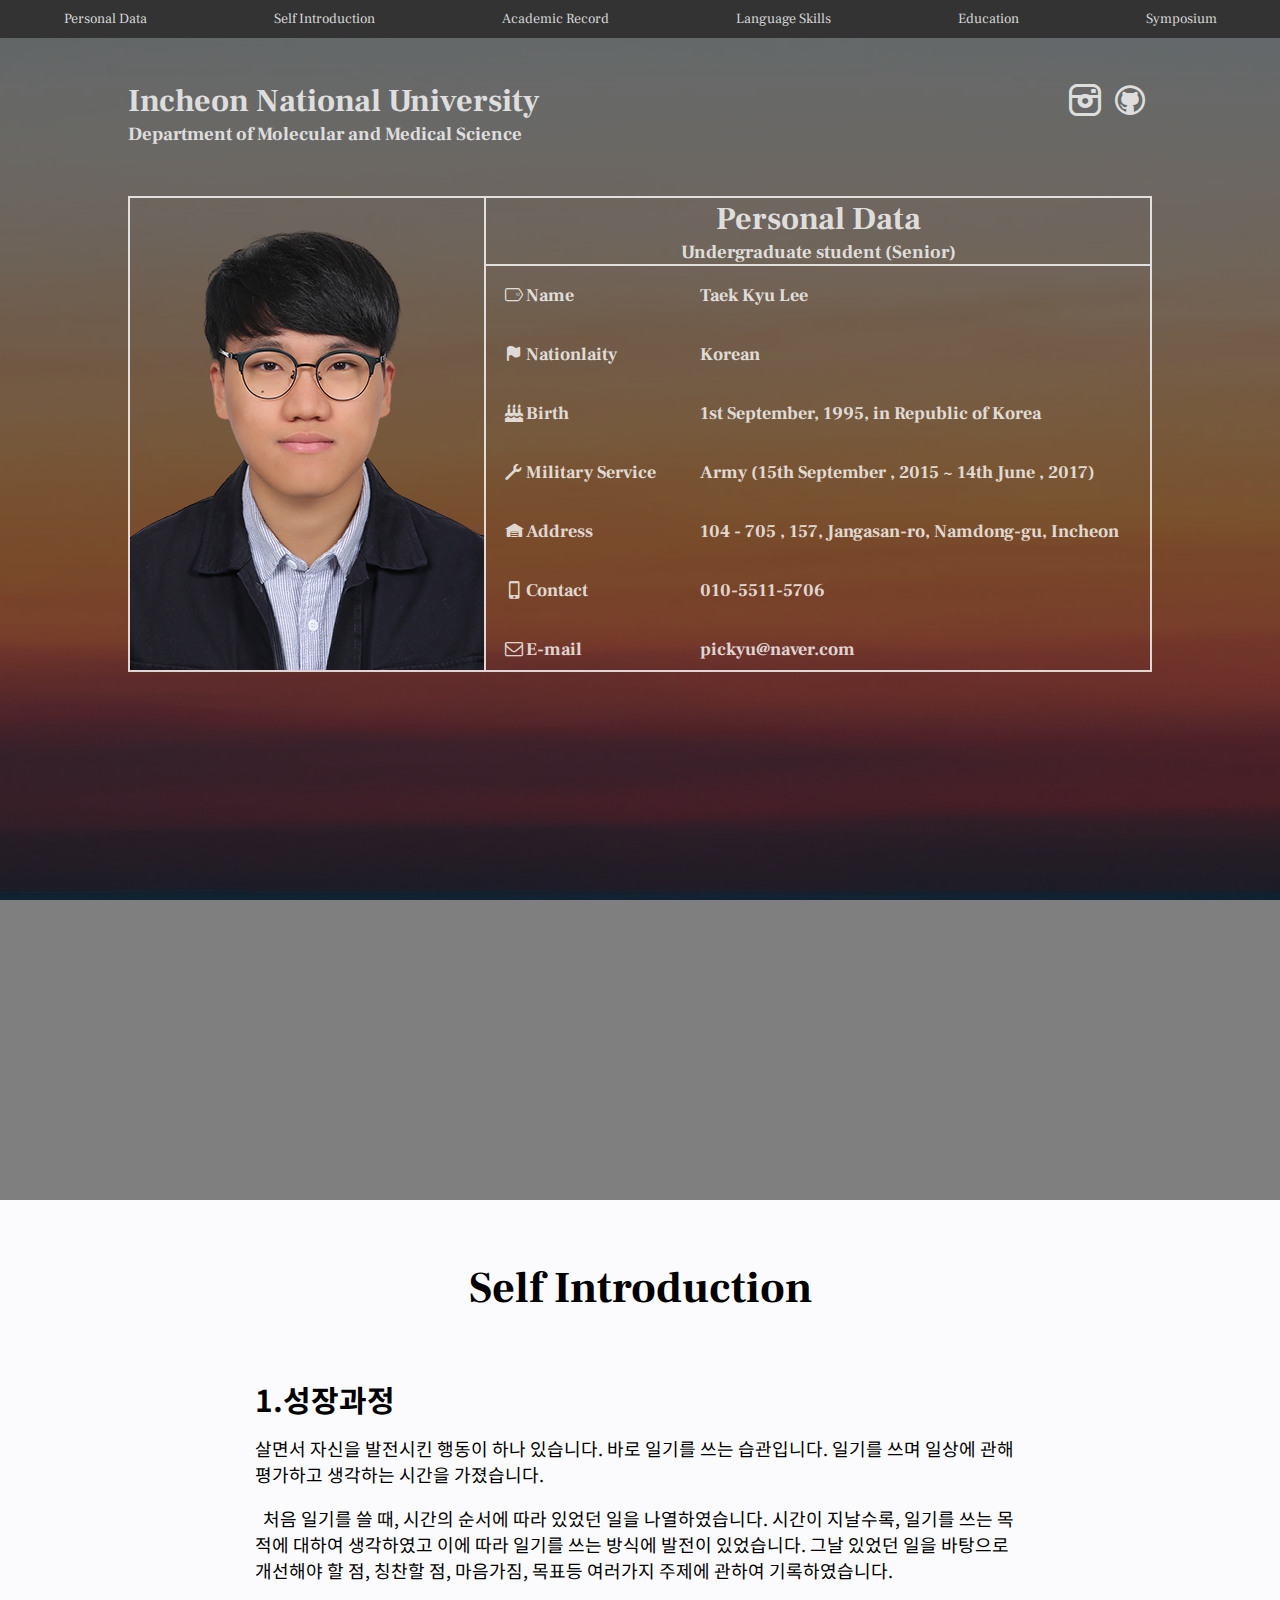
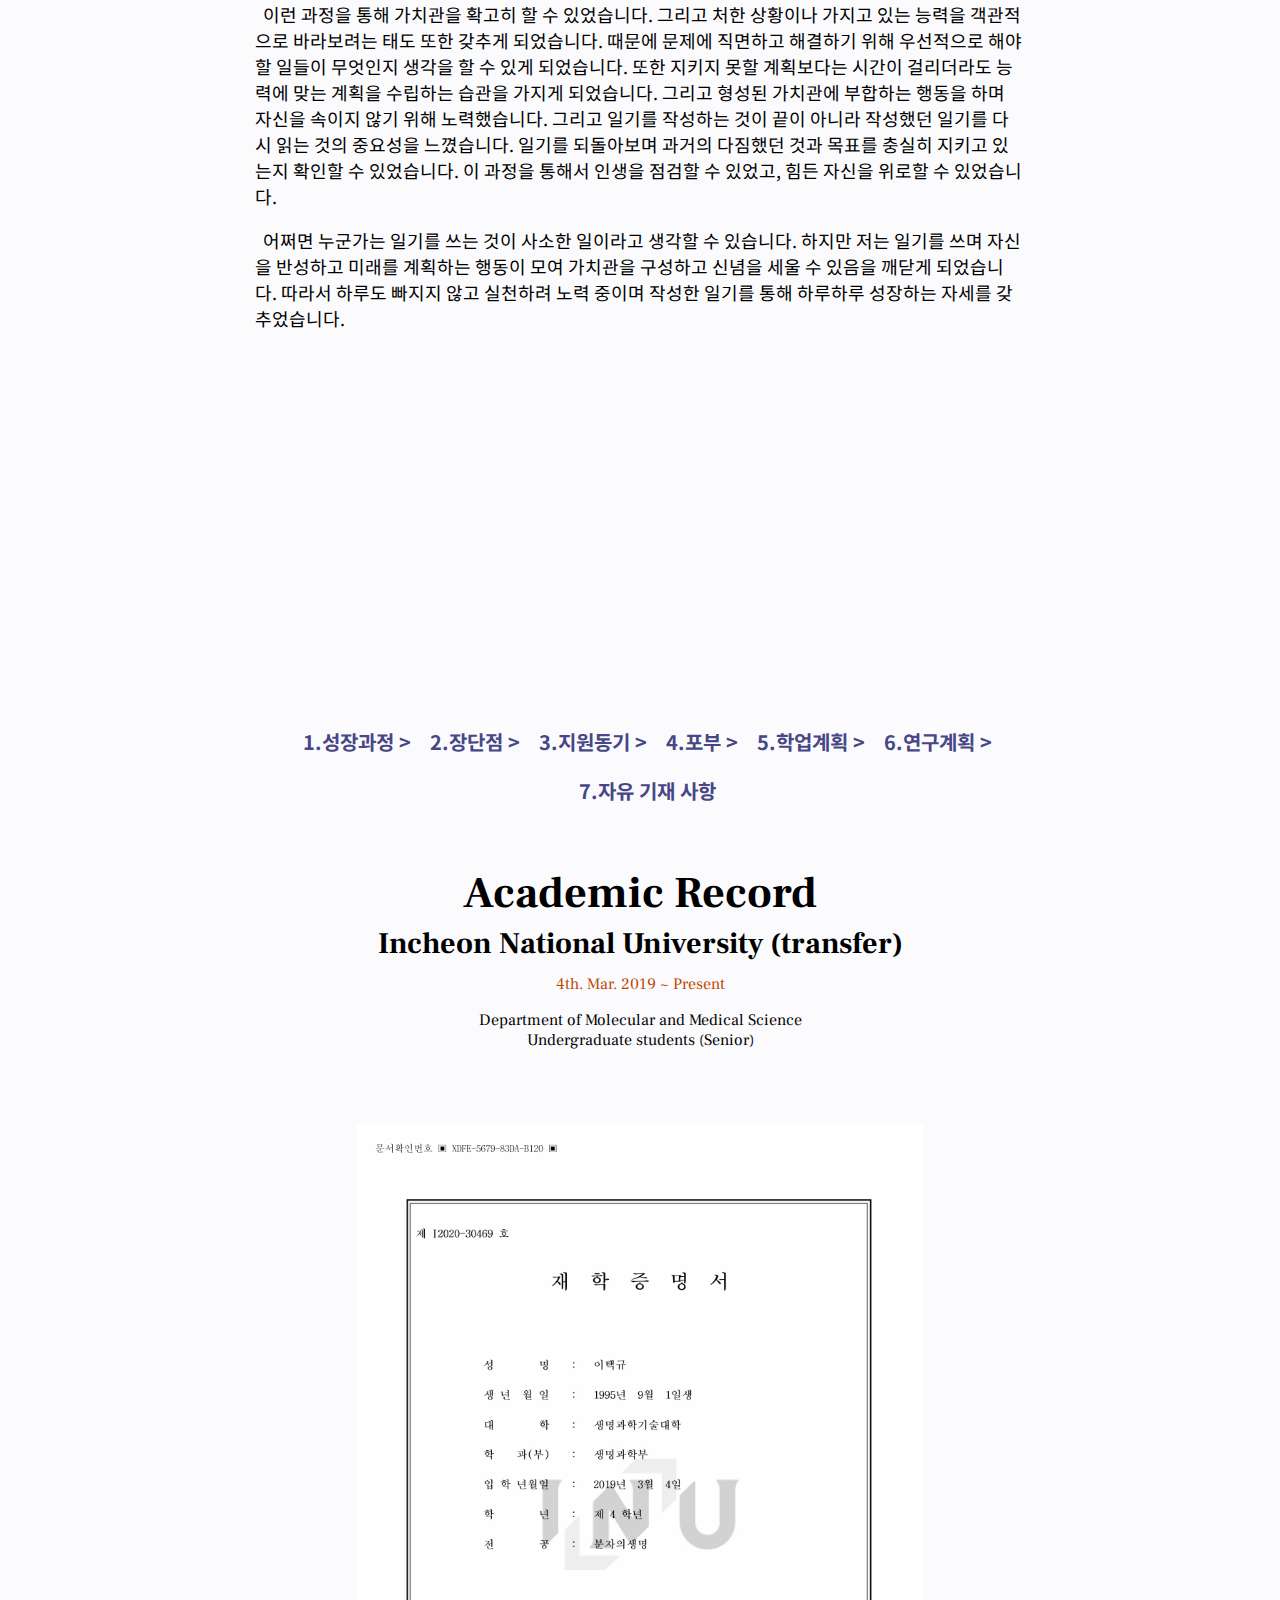
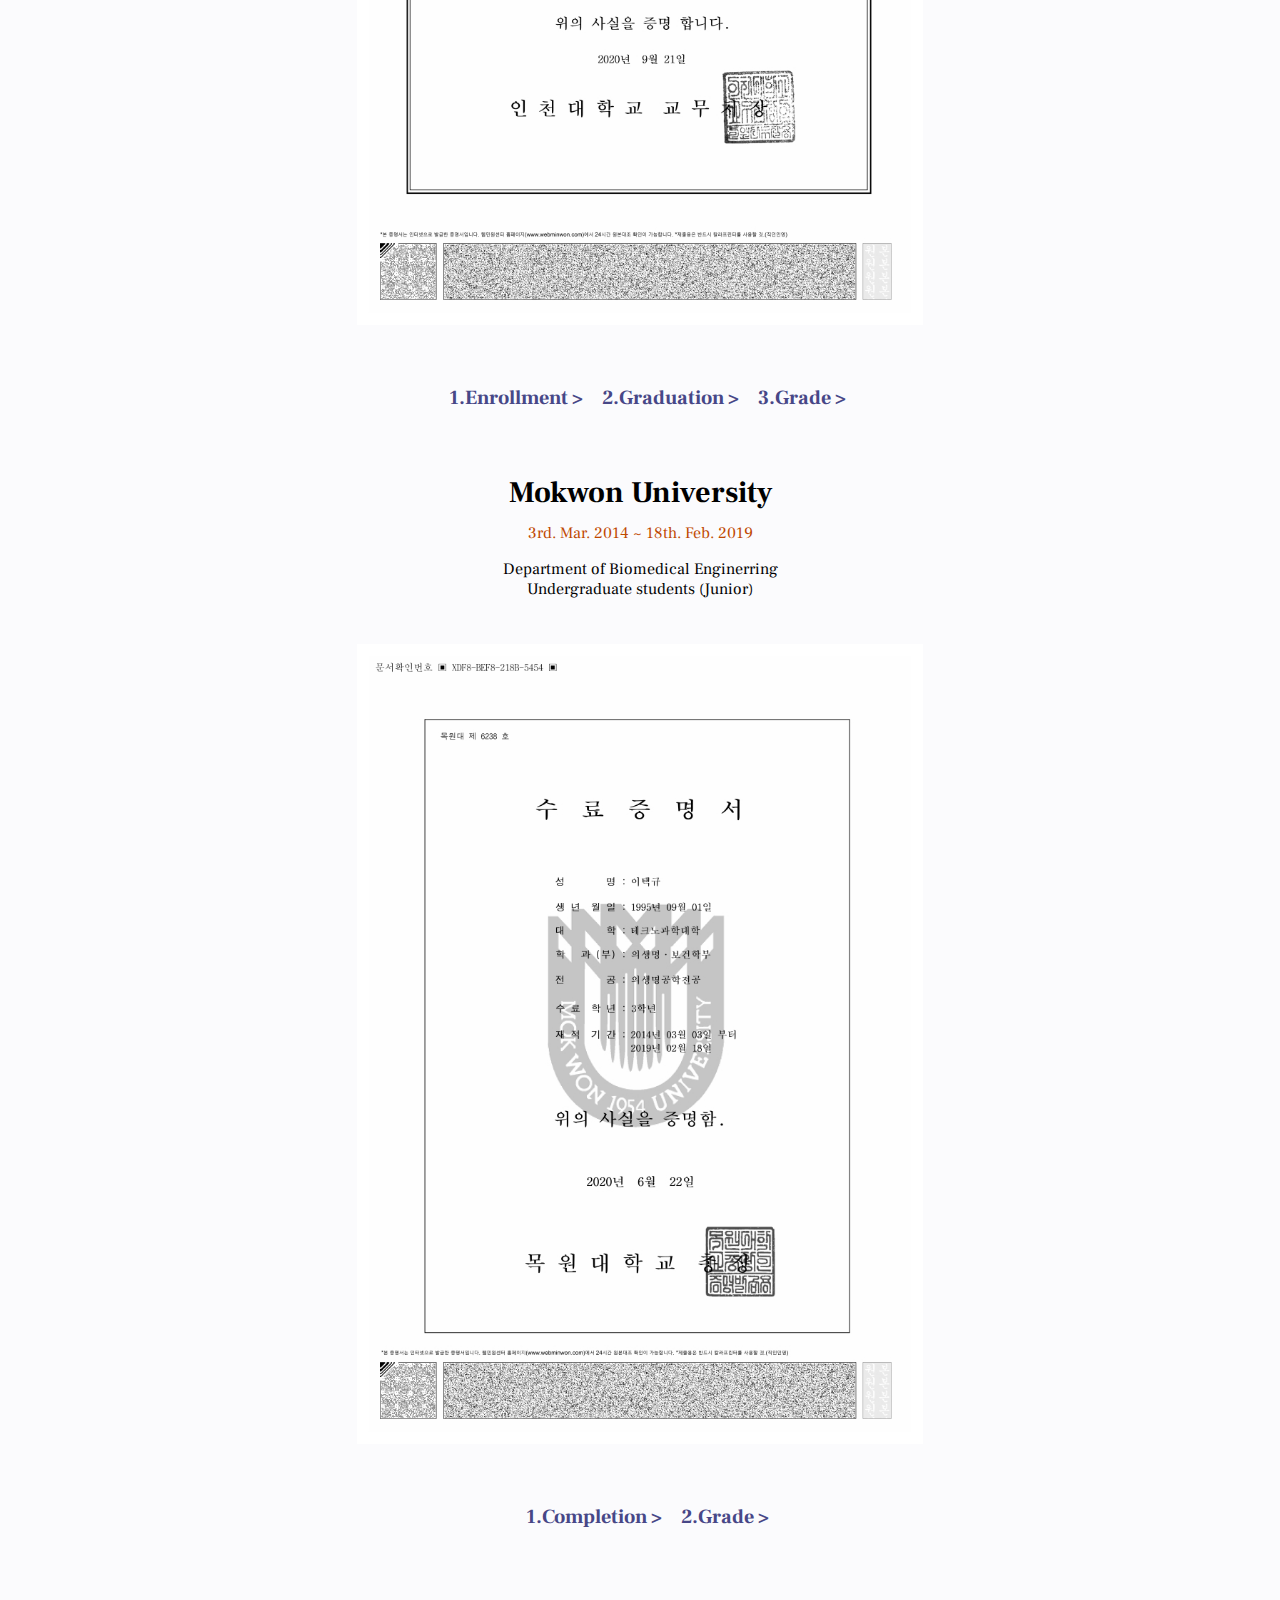
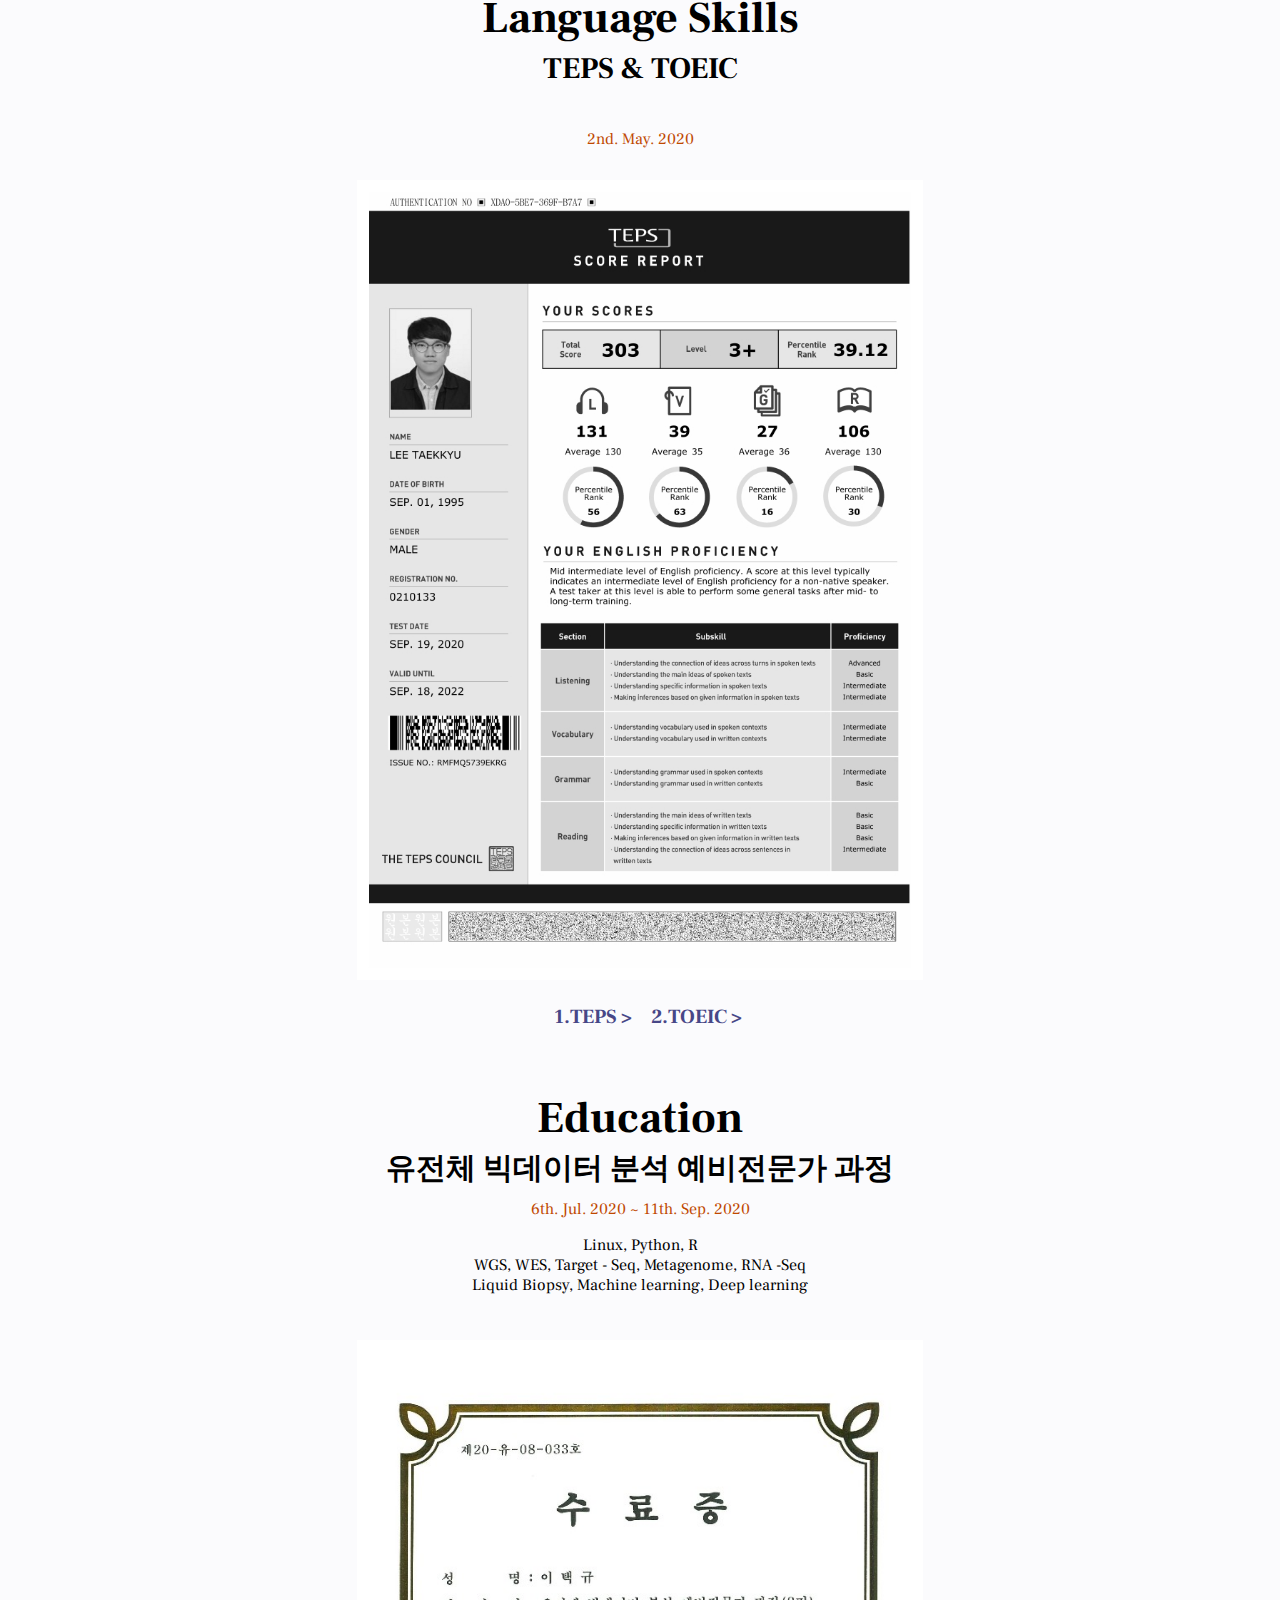
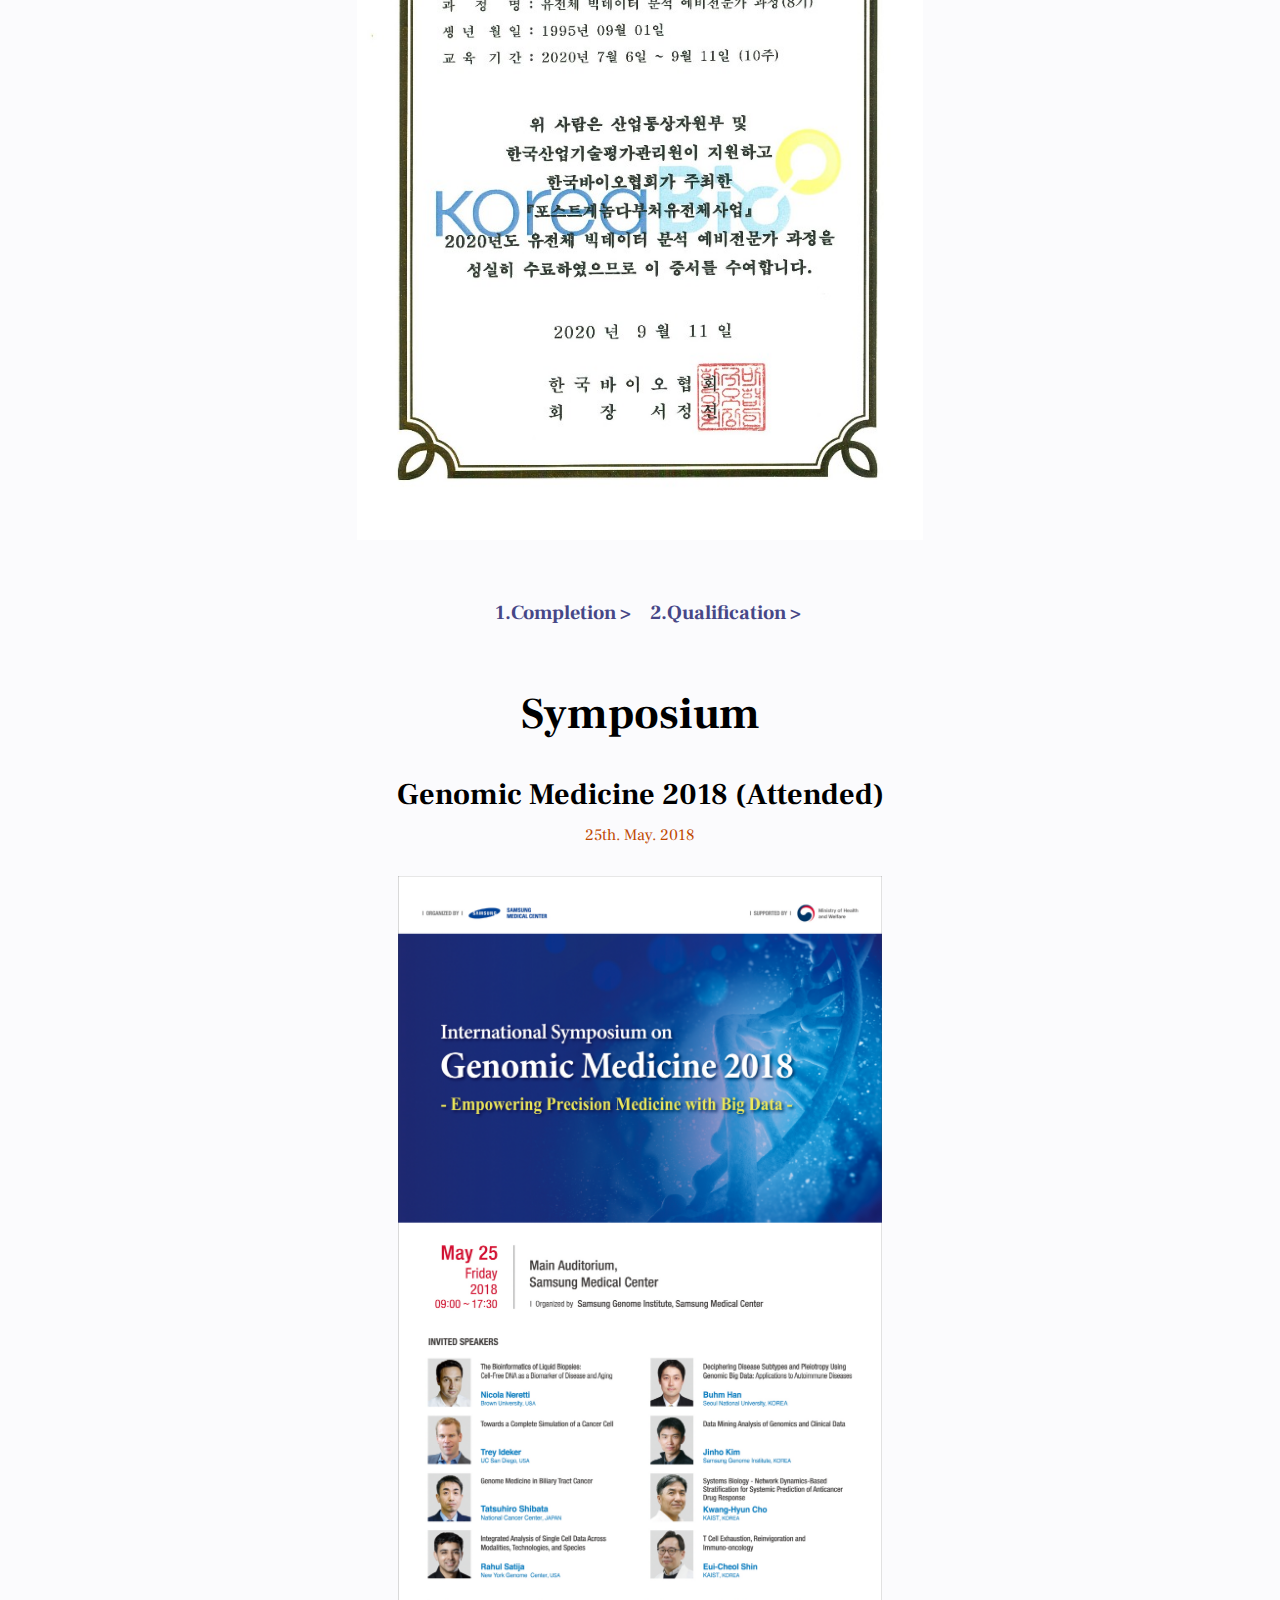
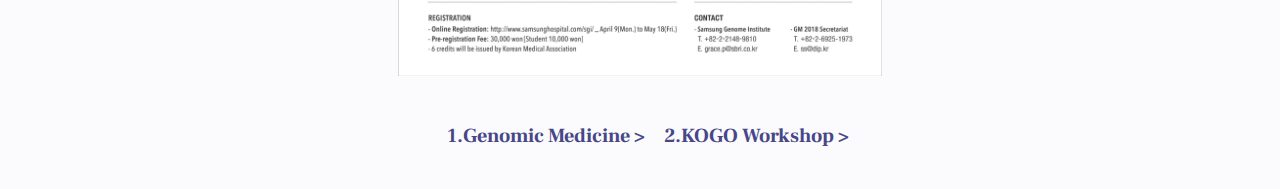
==== commit 704c2f72: "Add files via upload" ====
--- a/index.html
+++ b/index.html
@@ -140,10 +140,15 @@
                                 <p class="eleven">&nbsp 위의 내용을 학습하고 습득하여 최종적으로는 NGS를 기반으로 얻은 데이터를 통해 개개인마다 적용되는 약물의 효용성 및 저항성을 판단하는 모델을 구현할 계획입니다. 그리고 신규 약물에 대한 효과를 입증을 하거나 치료 표적을 발굴하는 모델을 구현할 계획입니다. 이런 학문적인 발전과 개발 목적은 결국 국민의 건강증진을 위함이며 국민의 삶의 질을 향상시키려는 목적과 부합하기 때문입니다.</p>
                             </li>
                             <li>
-
-                            </li>
-                            <li>
-                                <p><span>6.자유 기재 사항</span></p>
+                                <p><span>6.연구계획</span></p>
+                                <p class="eleven">학업계획을 통해 실천한 내용을 바탕으로, 고려대학교 암 유전체 연구실에서 NGS 기반 데이터를 통해 개개인마다 적용되는 약물의 효용성 및 저항성을 판단하는 연구를 진행할 계획입니다. 그리고 신규 약물에 대한 효과를 입증을 하거나 치료 표적을 발굴하는 연구 또한 진행할 계획입니다.</p>
+                                <p class="eleven"> 최근 신약개발 동향에 관한 글을 참고하면, 글로벌 제약사인 GSK의 유전학 연구소장은 신약 개발 시 유전체 데이터를 기반으로 신약을 개발할 때가 그렇지 않을 때보다 2배 이상 임상시험 성공률이 높다고 발효했으며 신약개발을 위해 유전체 분석 회사에 3350억 원을 투자했습니다. 그리고 영국에서는 10만 명 유전체 프로젝트를 실시하여 얻은 유전체, 임상 데이터를 통해 유전체 기업과 제약사가 협업하여 미래 진단 기술과 신약개발을 위한 연구를 진행하고 있다고 합니다.</p>
+                                <p class="eleven"> 국내에서도 이와 마찬가지로 신약개발을 위해 유전체 정보를 활용하고 있습니다. 바이오 빅데이터 구축 시범사업을 운영하며 희귀질환자를 모집하고 총 2만 명 이상의 임상정보와 유전체 데이터를 구축할 예정이며, 또한 K-DNA 사업을 통해 정상인, 암 환자, 희귀질환자를 대상으로 유전체 정보를 수집하고 있습니다. 이처럼 유전체 데이터의 축적과 활용으로 인한 질병의 치료와 신약개발의 중요성이 세계적으로 대두되고 있습니다.</p>
+                                <p class="eleven"> 이처럼 유전체 정보는 바이오산업의 성장 동력이 되어가고 있습니다. 이에 저는 빅데이터 수준의 유전체 정보를 효율적으로 처리하여 정밀의학 발전에 관련된 연구를 진행하고자 합니다, 수많은 사람의 유전체 정보를 바탕으로 수많은 약물의 위험성 및 실효성을 판단하고자 합니다. 이 연구를 통하여 개인마다 부작용이 유발될 수 있는 약물에 대한 위험성 정보를 환자에게 제공하여 알맞은 치료요법을 제시할 계획입니다. 가장 적합한 약물정보를 제공함으로써 좀 더 진보된 의학과 삶의 질을 개선할 수 있는 방식을 제안해보고 싶습니다.</p>
+                                <p class="eleven"> 이런 학문적인 발전과 개발 목적은 결국 국민의 건강증진을 위함이며 국민의 삶의 질을 향상시키려는 목적과 부합하기 때문입니다. </p>
+                            </li>
+                            <li>
+                                <p><span>7.자유 기재 사항</span></p>
                                 <p class="eleven">저는 빅데이터 기술과 생명과학을 융합하여 인간의 유전체를 분석하는 분야를 2018년 삼성서울병원에서 주최한 Genomic medicine 2018 symposium에서 처음 접하게 되었습니다. 심포지엄 참석 이후 관련 내용에 대하여 조사하였습니다, 그리고 생물정보학을 전공하기로 다짐하였습니다.</p>
                                 <p class="eleven">&nbsp 당시 재학 중이던 학교에서는 생물정보학과 관련된 교과목이 개설되어 있지 않았습니다. 따라서 생물정보학을 구체적으로 배우기 위해 편입을 하였습니다. 편입 이후 관련 수업을 수강하고 담당 교수님과 상담을 하였습니다. 그리고 멘토링 프로그램을 활용하여 유전체 분석 기업인 3BICS 실무자 분과 이야기를 나누었습니다. 이 과정을 통해서 유전체 분석에 필요한 정보를 얻었습니다.</p>
                                 <p class="eleven">&nbsp 이후 유전체 분석가가 되기 위한 계획을 세웠습니다. 하지만 그 과정에서 처음 접해보는 프로그래밍 언어를 배워야 한다는 것이 가장 큰 두려움으로 다가왔습니다. 하지만 교육을 통한 학습으로 두려움을 무릅쓰고 앞으로 전진하며 꿈을 이루기 위해 노력했습니다. 처음에는 두려웠던 모든 것들이 행동으로 옮기고 실천해보니 충분히 극복 가능함을 알았습니다. 그리고 충분히 해낼 수 있는 가능성을 보았습니다. 그리고 하면 할 수 록 재미를 느꼈습니다.</p>
@@ -156,10 +161,10 @@
                         <label for="slide-63">3.지원동기 ></label>
                         <label for="slide-64">4.포부 ></label>
                         <label for="slide-65">5.학업계획 ></label>
-                        <label for="slide-66">5.연구계획 ></label>
+                        <label for="slide-66">6.연구계획 ></label>
                         <br>
                         <br>
-                        <label for="slide-67">6.자유 기재 사항</label>
+                        <label for="slide-67">7.자유 기재 사항</label>
                     </div>
                 </div>
             </div>
@@ -195,7 +200,7 @@
                 <div>
                     <div class="flex-column bg">
                         <p><span>Mokwon University</span></p>
-                    <p class="brown">3rd. Mar. 2014 ~ 18th. Feb.2019</p>
+                    <p class="brown">3rd. Mar. 2014 ~ 18th. Feb. 2019</p>
                     <p class="margin-zero">Department of Biomedical Enginerring</p>
                     <p class="margin-zero">Undergraduate students (Junior)</p>
                     </div>
@@ -244,7 +249,7 @@
                 <div class="flex-column bg">
                     <h2>Education</h2>
                         <p><span>유전체 빅데이터 분석 예비전문가 과정</span></p>
-                        <p class="brown">2020.07.06 ~ 2020.09.11</p>
+                        <p class="brown">6th. Jul. 2020 ~ 11th. Sep. 2020</p>
                         <p class="margin-zero">Linux, Python, R</p>
                         <p class="margin-zero">WGS, WES, Target - Seq, Metagenome, RNA -Seq</p>
                         <p class="margin-zero">Liquid Biopsy, Machine learning, Deep learning</p>
@@ -284,7 +289,7 @@
                             </li>
                             <li>
                                 <p><span>KOGO Genomic Medicine Workshop (Scheduled)</span></p>
-                                <p class="brown">12th. Sep. 2020</p>
+                                <p class="brown">17th. Oct. 2020</p>
                                 <img src="kogo.jpg" alt="">
                             </li>
                         </ul>
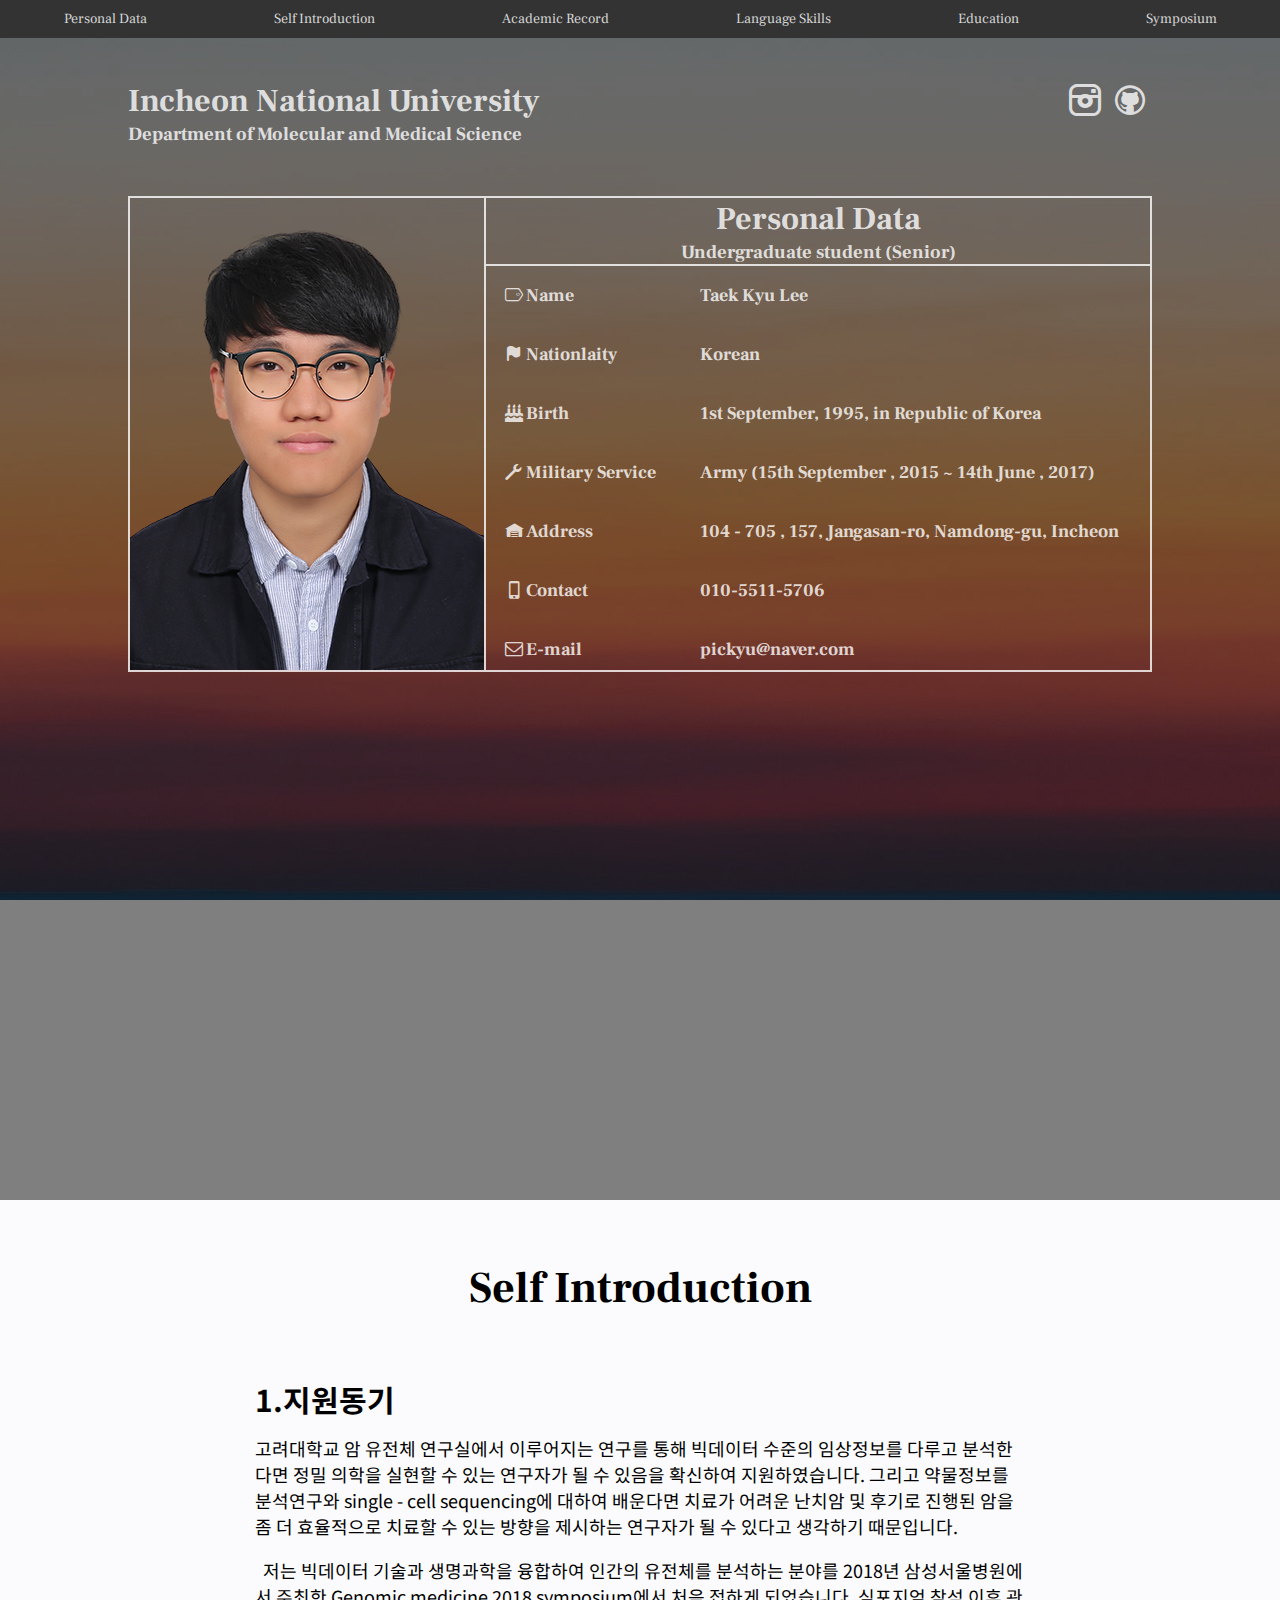
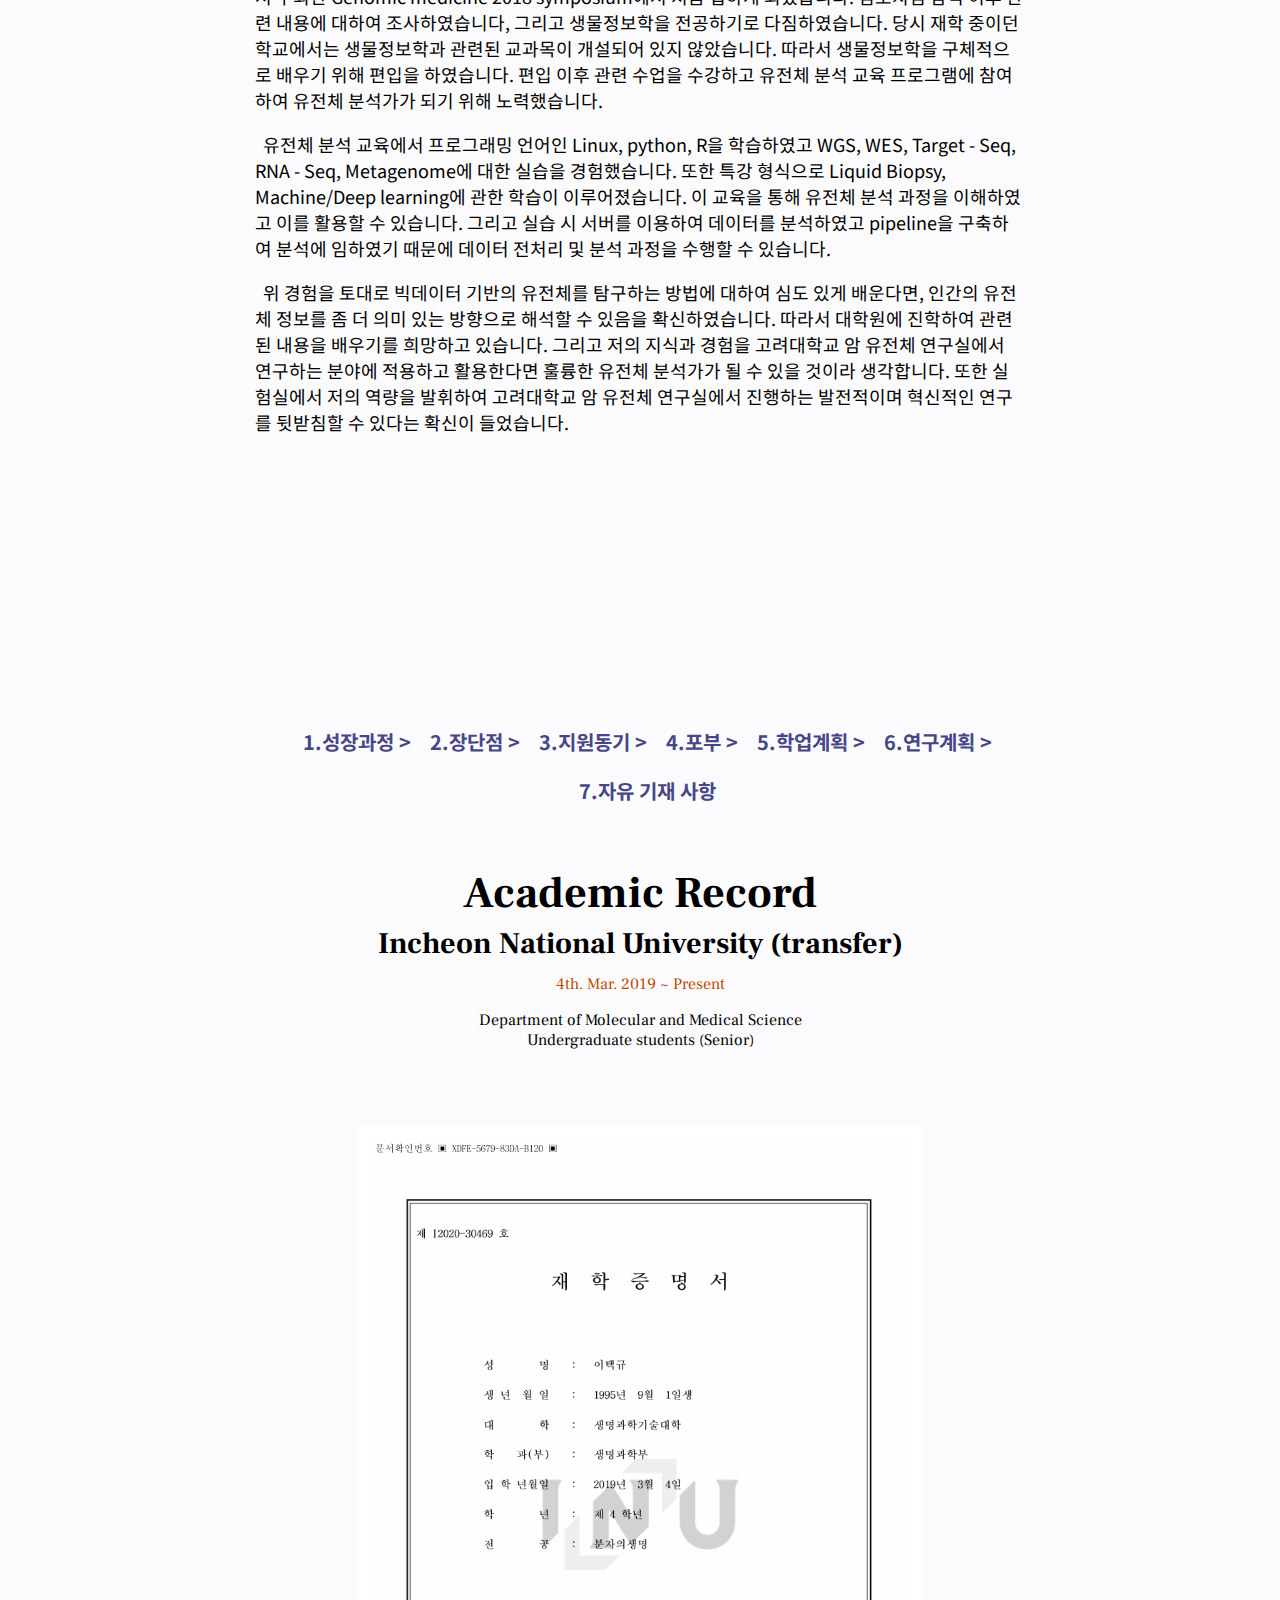
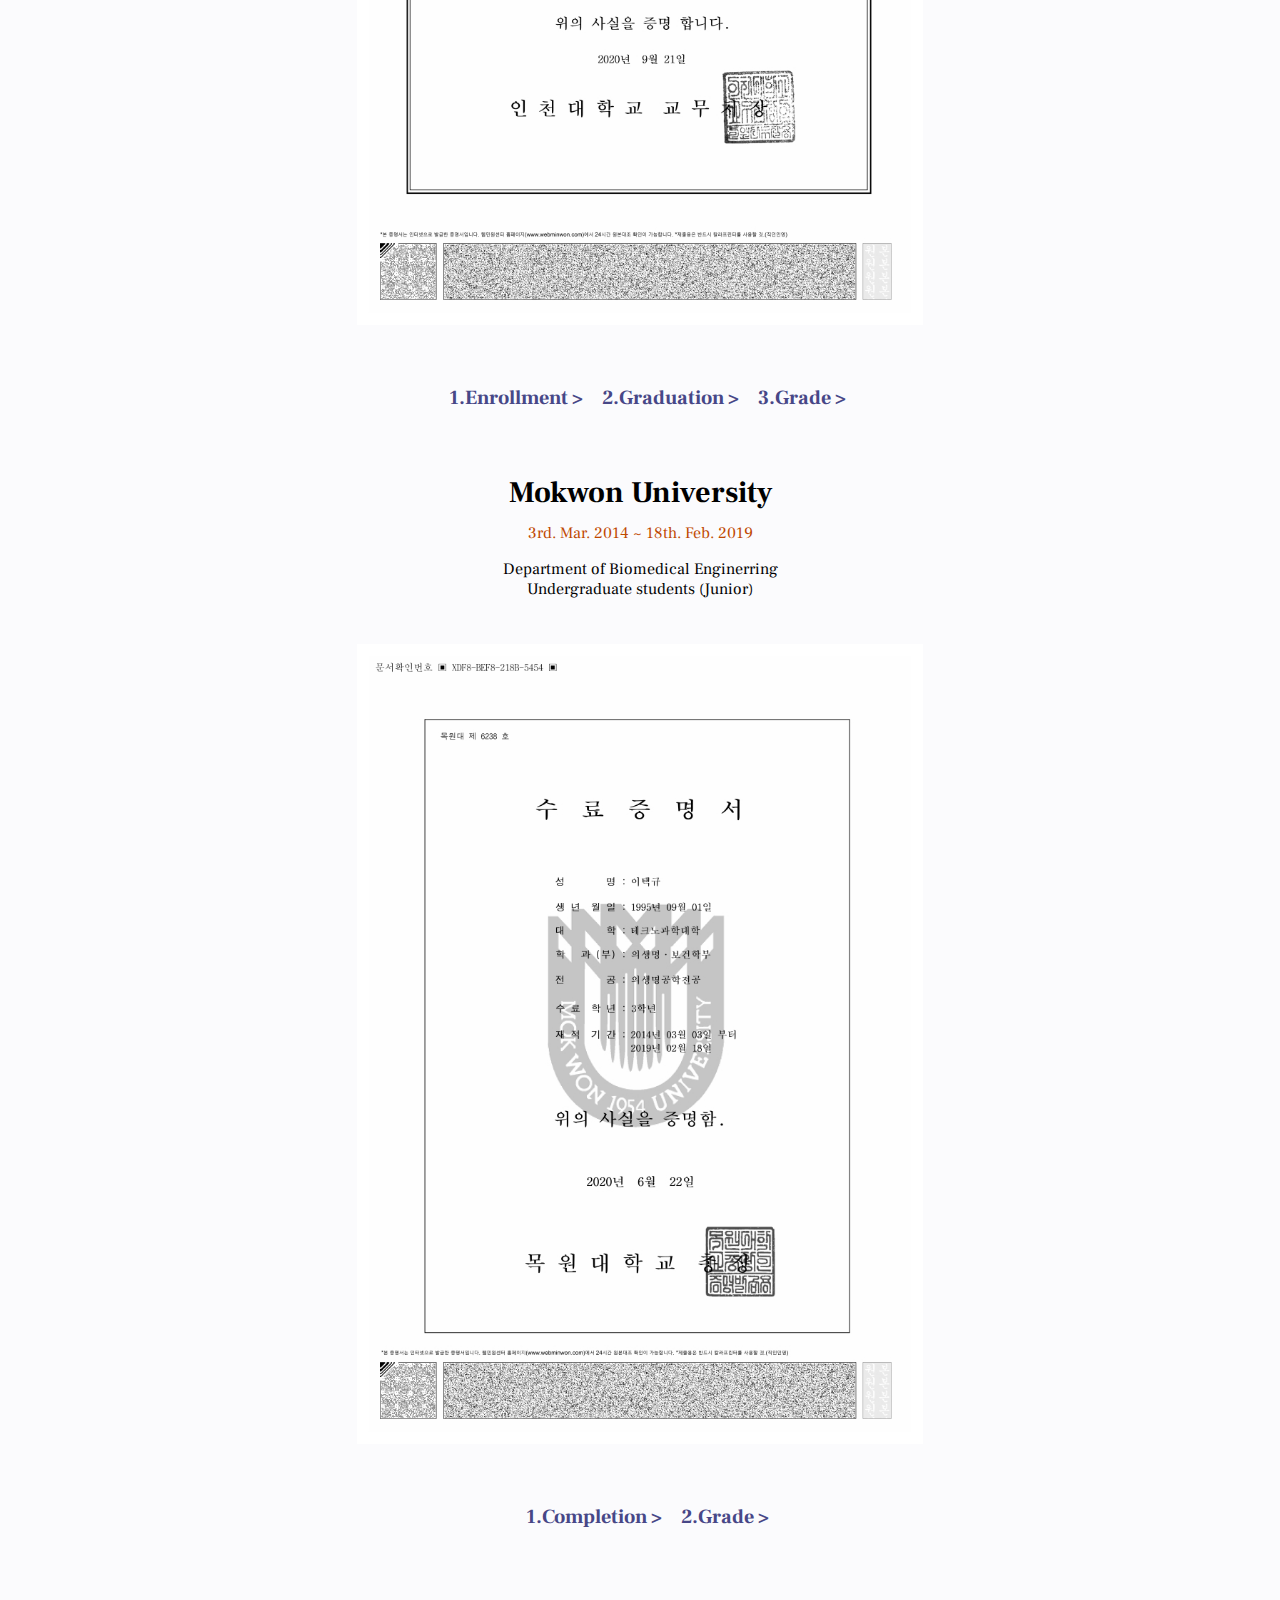
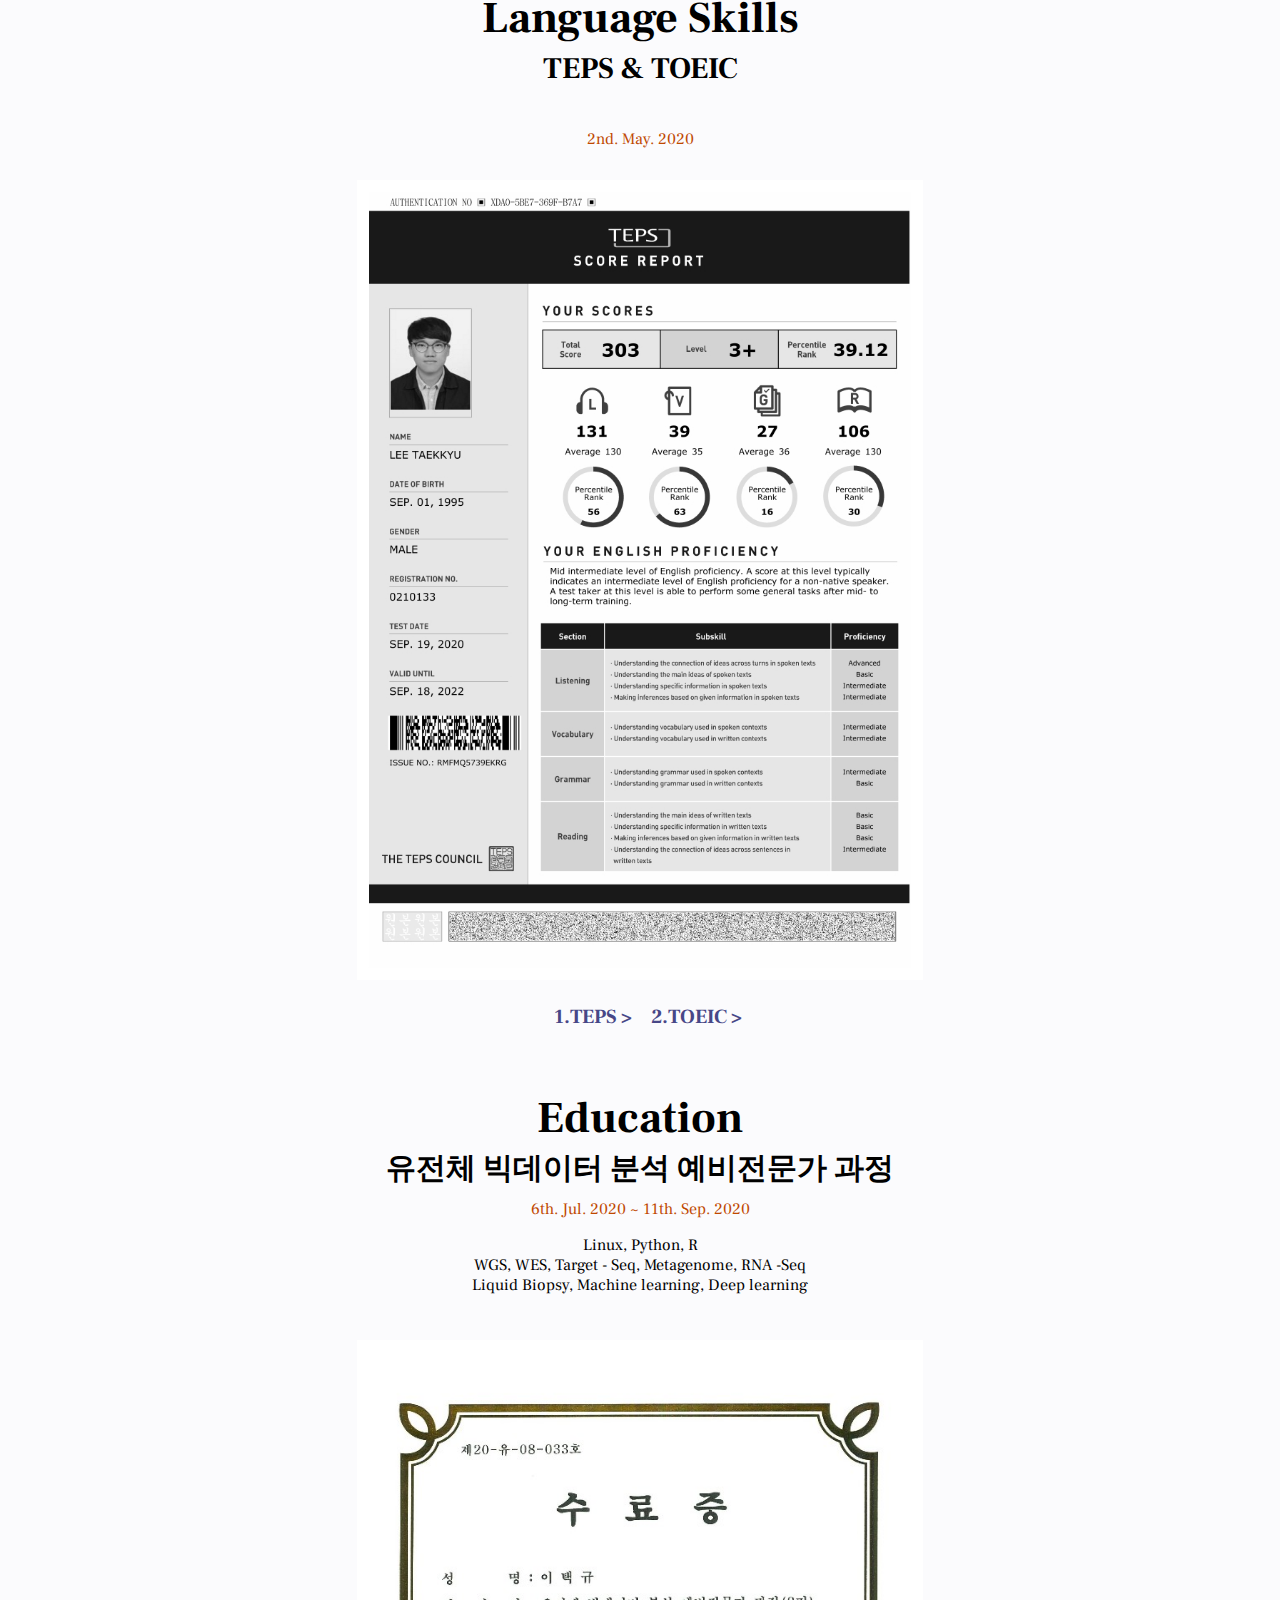
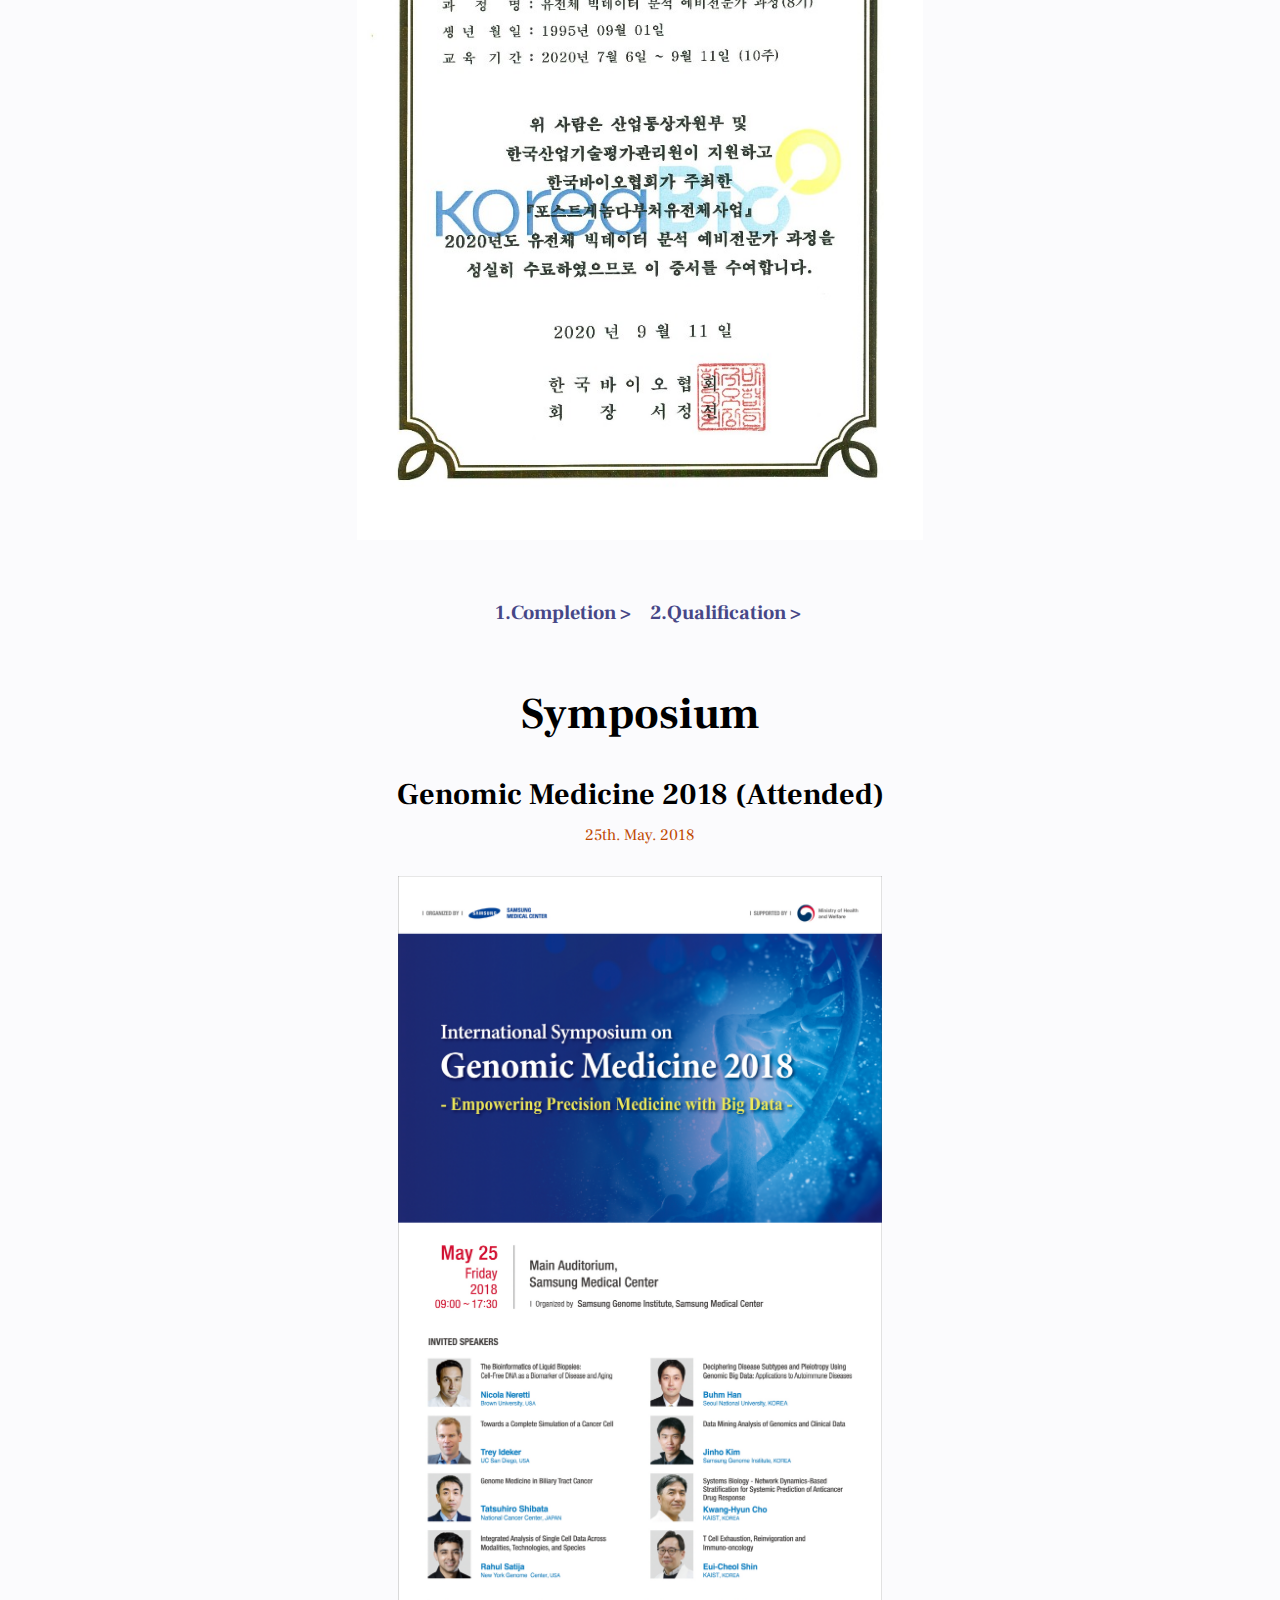
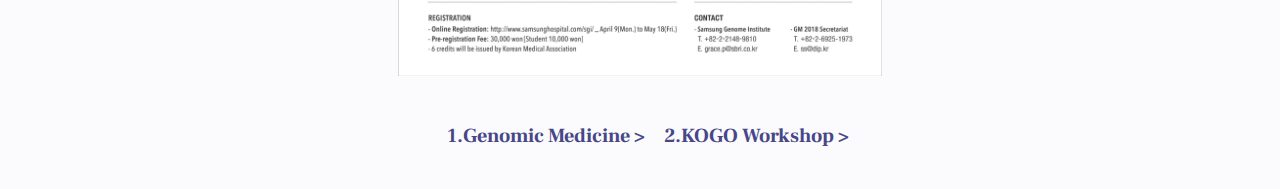
==== commit 36d91652: "Add files via upload" ====
--- a/index.html
+++ b/index.html
@@ -98,53 +98,54 @@
                         
                         <ul id="start">
                             <li>
-                                <p><span>1.성장과정</span></p>
-                                <p class="eleven">살면서 자신을 발전시킨 행동이 하나 있습니다. 바로 일기를 쓰는 습관입니다. 일기를 쓰며 일상에 관해 평가하고 생각하는 시간을 가졌습니다. </p>
-                                <p class="eleven">&nbsp 처음 일기를 쓸 때, 시간의 순서에 따라 있었던 일을 나열하였습니다. 시간이 지날수록, 일기를 쓰는 목적에 대하여 생각하였고 이에 따라 일기를 쓰는 방식에 발전이 있었습니다. 그날 있었던 일을 바탕으로 개선해야 할 점, 칭찬할 점, 마음가짐, 목표등 여러가지 주제에 관하여 기록하였습니다. </p>
-                                <p class="eleven">&nbsp 이런 과정을 통해 가치관을 확고히 할 수 있었습니다. 그리고 처한 상황이나 가지고 있는 능력을 객관적으로 바라보려는 태도 또한 갖추게 되었습니다. 때문에 문제에 직면하고 해결하기 위해 우선적으로 해야 할 일들이 무엇인지 생각을 할 수 있게 되었습니다. 또한 지키지 못할 계획보다는 시간이 걸리더라도 능력에 맞는 계획을 수립하는 습관을 가지게 되었습니다. 그리고 형성된 가치관에 부합하는 행동을 하며 자신을 속이지 않기 위해 노력했습니다. 그리고 일기를 작성하는 것이 끝이 아니라 작성했던 일기를 다시 읽는 것의 중요성을 느꼈습니다. 일기를 되돌아보며 과거의 다짐했던 것과 목표를 충실히 지키고 있는지 확인할 수 있었습니다. 이 과정을 통해서 인생을 점검할 수 있었고, 힘든 자신을 위로할 수 있었습니다.</p>
-                                <p class="eleven">&nbsp 어쩌면 누군가는 일기를 쓰는 것이 사소한 일이라고 생각할 수 있습니다. 하지만 저는 일기를 쓰며 자신을 반성하고 미래를 계획하는 행동이 모여 가치관을 구성하고 신념을 세울 수 있음을 깨닫게 되었습니다. 따라서 하루도 빠지지 않고 실천하려 노력 중이며 작성한 일기를 통해 하루하루 성장하는 자세를 갖추었습니다.</p>
+                                <p><span>1.지원동기</span></p>
+                                <p class="eleven">고려대학교 암 유전체 연구실에서 이루어지는 연구를 통해 빅데이터 수준의 임상정보를 다루고 분석한다면 정밀 의학을 실현할 수 있는 연구자가 될 수 있음을 확신하여 지원하였습니다.
+                                그리고 약물정보를 분석연구와 single - cell sequencing에 대하여 배운다면 치료가 어려운 난치암 및 후기로 진행된 암을 좀 더 효율적으로 치료할 수 있는 방향을 제시하는 연구자가 될 수 있다고 생각하기 때문입니다. </p>
+                                <p class="eleven">&nbsp 저는 빅데이터 기술과 생명과학을 융합하여 인간의 유전체를 분석하는 분야를 2018년 삼성서울병원에서 주최한 Genomic medicine 2018 symposium에서 처음 접하게 되었습니다. 심포지엄 참석 이후 관련 내용에 대하여 조사하였습니다, 그리고 생물정보학을 전공하기로 다짐하였습니다. 당시 재학 중이던 학교에서는 생물정보학과 관련된 교과목이 개설되어 있지 않았습니다. 따라서 생물정보학을 구체적으로 배우기 위해 편입을 하였습니다. 편입 이후 관련 수업을 수강하고 유전체 분석 교육 프로그램에 참여하여 유전체 분석가가 되기 위해 노력했습니다.  </p>
+                                <p class="eleven">&nbsp 유전체 분석 교육에서 프로그래밍 언어인 Linux, python, R을 학습하였고 WGS, WES, Target - Seq, RNA - Seq, Metagenome에 대한 실습을 경험했습니다. 또한 특강 형식으로 Liquid Biopsy, Machine/Deep learning에 관한 학습이 이루어졌습니다. 이 교육을 통해 유전체 분석 과정을 이해하였고 이를 활용할 수 있습니다. 그리고 실습 시 서버를 이용하여 데이터를 분석하였고 pipeline을 구축하여 분석에 임하였기 때문에 데이터 전처리 및 분석 과정을 수행할 수 있습니다.</p>
+                                <p class="eleven">&nbsp 위 경험을 토대로 빅데이터 기반의 유전체를 탐구하는 방법에 대하여 심도 있게 배운다면, 인간의 유전체 정보를 좀 더 의미 있는 방향으로 해석할 수 있음을 확신하였습니다. 따라서 대학원에 진학하여 관련된 내용을 배우기를 희망하고 있습니다. 그리고 저의 지식과 경험을 고려대학교 암 유전체 연구실에서 연구하는 분야에 적용하고 활용한다면 훌륭한 유전체 분석가가 될 수 있을 것이라 생각합니다. 또한 실험실에서 저의 역량을 발휘하여 고려대학교 암 유전체 연구실에서 진행하는 발전적이며 혁신적인 연구를 뒷받침할 수 있다는 확신이 들었습니다.</p>
                             </li>
                             <li>
                                 <p><span>2.장단점</span></p>
                                 <p class="sub">장점 : 생각하는 습관</p>
                                 <p class="sub">⦁나는 생각한다, 고로 나는 존재한다 - 데카르트</p>
                                 <p class="eleven">저의 장점은 항상 생각하기 위해 노력한다는 점입니다. 이는 생각의 중요성을 깨닫게 되었기 때문입니다. 또한 생각하며 행동하는 것과 아닌 것의 차이는 분명함을 알게 되었기 때문입니다.</p>
-                                <p class="eleven">&nbsp  대학교 입학 후, 용돈과 등록금을 보태기 위하여 방학 때마다 시화공단에서 장비 조립 아르바이트를 시작했습니다. 장비를 만드는데 필요한 부품을 조립하면서 능동적으로 움직이지 않고 시키는 부분만 작업을 수행하였습니다. 이런 과정이 계속되다 보니 생각이 결여되었습니다. 때로는 누군가 작업을 지시하지 않아도 능동적으로 처리해야 할 필요가 있었습니다. 하지만 생각이 결여된 채로 작업에 임하다 보니 능동적인 행동이 수반되지 않았습니다. 이런 상황에서 생각 없이 이루어지는 행동에는 발전적인 생각이 뒤따르지 않는다는 것뿐만 아니라 불필요한 작업을 증가시키는 것을 느꼈습니다.</p>
-                                <p class="eleven">&nbsp 이 경험을 바탕으로 생각의 중요성에 대하여 알게 되었습니다. 일상을 살면서 생각하며 행동한다 느꼈지만, 단지 익숙해진 상황에 대처할 수 있는 능력이라는 것을 알았습니다. 때문에 새로운 상황과 익숙한 상황에서도 충분한 생각을 통해 행동하려 노력하고 있습니다. 이와 같이 항상 모든 상황에서 생각하려고 한다는 점이 제가 가진 장점이라고 생각합니다.</p>
+                                <p class="eleven">&nbsp  대학교 입학 후, 용돈과 학교등록금을 보태기 위하여 아르바이트를 했습니다. 아르바이트를 하면서 능동적인 움직임보다는 시키는 대로만 작업을 진행했습니다. 이런 과정이 계속되다 보니 능동적인 행동 및 생각의 결여가 일어났습니다. 비록 단순한 작업일지라도, 생각의 결여는 불필요한 작업을 증가시켰고 발전적인 생각을 가로막았습니다. </p>
+                                <p class="eleven">&nbsp 이 경험을 바탕으로 생각의 중요성에 대하여 알게 되었습니다. 생각하며 행동한다 느꼈지만, 단지 익숙해진 상황에 대처할 수 있는 능력이라는 것을 알았습니다. 그렇기 때문에 새로운 상황과 익숙한 상황에서도 충분한 생각을 통해 행동하려 노력하고 있습니다. 이와 같이 항상 모든 상황에서 생각하려고 한다는 점이 제가 가진 장점이라고 생각합니다.</p>
                                 <p class="sub">단점 : 급한 판단</p>
                                 <p class="sub">⦁결정을 서둘지 말라. 하룻밤을 자고 나면 좋은 지혜가 생긴다. -푸시킨</p>
-                                <p class="eleven">&nbsp 반면 저의 단점은 급한 상황에서 충분한 생각이 이루어지지 않는다는 점입니다. 여유 있고 충분히 생각할 수 있는 상황에서는 차분히 생각을 한 뒤 행동에 옮길 수 있었습니다. 하지만 빠른 판단력이 요구되는 상황에서는 생각하려는 행동이 부족하다 느꼈습니다. 긴급한 상황에서 빠른 판단으로 조금이라도 빨리 행동에 옮겨야 한다고 생각하기 때문입니다. 하지만 긴급한 상황에서 빠르게 판단하는 점이 항상 옳은 결과만을 도출하지 못하는 것을 깨닫게 되었습니다.</p>
-                                <p class="eleven">&nbsp  우연한 계기로 넛지라는 책을 읽은 뒤, 단점을 극복할 수 있는 방안을 생각할 수 있었습니다. 유연한 개입으로 문제를 극복할 수 있는 방안에 대해 알게 되었고 계속 노력 중입니다. 급박한 상황에서도 마음속으로 셋을 세면 이 행동을 통해서 생각을 해야 한다는 것을 머릿속에 떠올리게 합니다. 결과적으로 제 자신에게 생각을 할 시간을 주었고, 조금 더 차분하게 상황을 판단할 수 있었습니다. 이 방식으로 완전하진 않지만 단점을 극복하려 꾸준히 노력 중입니다.</p>
-                            </li>
-                            <li>
-                                <p><span>3.지원동기</span></p>
-                                <p class="eleven">고려대학교 암 유전체 연구실이 NGS 및 다중 오믹스 기반의 암 유전체 연구를 수행하고 있다는 점과 여러 협력기관과 협업하여 연구를 진행한다는 점에서 제가 가진 역량을 제대로 펼칠 수 있는 연구실이라 확신하였기 때문에 지원하게 되었습니다. 그리고 Genomics 기반 약물 데이터를 연구 및 분석하는 연구를 진행하고 있기 때문에 저의 관심분야인 Machine learning 과 Deep learning을 충분히 학습하고 적용한다면 약물 유전체 맞춤치료 모델을 구현할 수 있다고 생각했기 때문입니다.</p>
-                                <p class="eleven">&nbsp 저는 한국 바이오협회에서 주관한 유전체 분석 예비 전문가 과정에 참여하여 NGS 분석에 관하여 학습하였습니다. 프로그래밍 언어인 Linux, Python, R을 학습하였고 WGS, WES, Target-Seq, RNA-Seq, Metagenome에 대한 실습을 경험했습니다. 또한 특강 형식으로 Liquid Biopsy, Machine/Deep learning에 관하여 학습하였습니다. 따라서 유전체 데이터를 구성하는 파일 형식을 이해하고 있으며 이를 활용할 수 있습니다. 그리고 실습 시 서버를 이용하여 데이터를 분석하였고 실제 pipeline을 구축하여 분석에 임하였기 때문에 데이터 전처리 및 분석 과정을 수행할 수 있습니다.</p>
-                                <p class="eleven">&nbsp  위 경험을 토대로 빅데이터 기반의 유전체를 탐구하는 방법에 대하여 심도 있게 배운다면, 인간의 유전체를 좀 더 의미 있는 방향으로 해석할 수 있음을 확신하였습니다. 따라서 대학원에 진학하여 관련된 내용을 배우기를 희망하고 있습니다. 그리고 저의 지식과 경험을 고려대학교 암 유전체 연구실에서 연구하는 분야에 적용하고 활용한다면 훌륭한 유전체 분석가가 될 수 있을 것이라 생각합니다. 또한 실험실에서 저의 역량을 발휘하여 Cancer Genomics Lab에서 진행하는 발전적이며 혁신적인 연구를 뒷받침할 수 있다는 확신이 들었습니다.</p>
+                                <p class="eleven">&nbsp 저의 단점은 급한 상황에서 충분한 생각이 이루어지지 않는다는 점입니다.</p>
+                                <p class="eleven">&nbsp  최근 경험을 말씀드리겠습니다. 유전체 분석 교육 중 실제 데이터를 분석하여 보고서를 제한 시간 내에 제출해야 했습니다. 시간에 쫓기다 보니 Metagenome 분석 중, 분석 결과에 필요한 요소를 누락하고 인과 관계를 성립하기 어려웠습니다. 단점을 인지하고 RNA-Seq 분석에서는 무턱대고 시작하기보다는, 배운 내용을 바탕으로 충분히 생각하고 천천히 나아갔습니다. 결과적으로 분석에 알맞은 정보를 종합하여 결론을 도출할 수 있었습니다. 이 경험을 통해 빠른 판단이 항상 옳은 결과를 가져오진 않는 것을 다시 한번 느꼈습니다. 따라서 급한 상황에서도 차분함을 유지하고, 충분히 생각하며, 제가 가진 장점을 통해 가지고 있는 단점을 극복하려 노력 중입니다.</p>
+                            </li>
+                            <li>
+                                <p><span>3.성장과정</span></p>
+                                <p class="eleven">살면서 자신을 발전시킨 행동이 하나 있습니다. 바로 일기를 쓰는 습관입니다. 일기를 쓰며 일상에 관해 평가하고 생각하는 시간을 가졌습니다. </p>
+                                <p class="eleven">&nbsp 처음 일기를 쓸 때, 시간의 순서에 따라 있었던 일을 나열하였습니다. 시간이 지날수록, 일기를 쓰는 목적에 대하여 생각하였고 이에 따라 일기를 쓰는 방식에 발전이 있었습니다. 그날 있었던 일을 바탕으로 개선해야 할 점, 칭찬할 점, 마음가짐, 목표 등 여러 가지 주제에 관하여 기록하였습니다.</p>
+                                <p class="eleven">&nbsp  이런 과정을 통해 가치관을 확고히 할 수 있었습니다. 그리고 처한 상황이나 가지고 있는 능력을 객관적으로 바라보려는 태도 또한 갖추게 되었습니다. 때문에 문제에 직면했을 때 해결하기 위해 우선적으로 해야 할 일들이 무엇인지 생각을 할 수 있게 되었습니다. 또한 지키지 못할 계획보다는 시간이 걸리더라도 능력에 맞는 계획을 수립하는 습관을 가지게 되었습니다. 그리고 형성된 가치관에 부합하는 행동을 하며 자신을 속이지 않기 위해 노력했습니다.</p>
+                                <p class="eleven">&nbsp그리고 일기를 작성하는 것만큼 작성했던 일기를 다시 읽는 것의 중요성을 느꼈습니다. 일기를 되돌아보며 과거의 다짐했던 것과 목표를 충실히 지키고 있는지 확인할 수 있었기 때문입니다. 이 과정을 통해서 인생을 점검할 수 있었고, 힘든 자신을 위로할 수 있었습니다.</p>
+                                <p class="eleven">&nbsp어쩌면 누군가는 일기를 쓰는 것이 사소한 일이라고 생각할 수 있습니다. 하지만 저는 일기를 쓰며 자신을 반성하고 미래를 계획하는 행동이 모여 가치관을 구성하고 신념을 세울 수 있음을 깨닫게 되었습니다. 따라서 하루도 빠지지 않고 실천하려 노력 중이며 작성한 일기를 통해 하루하루 성장하는 자세를 갖추었습니다.</p>
                             </li>
                             <li>
                                 <p><span>4.포부</span></p>
-                                <p class="eleven">고려대학교 암 유전체 연구실에 들어간다면, 빠른 적응력을 바탕으로 교수님 및 실험실 인원들과 좋은 관계를 유지하기 위해 노력하겠습니다. 새로운 환경에서 적응이 일의 효율성에 영향을 미친다고 생각하기 때문입니다. 이런 기본적인 것을 바탕으로 고려대학교 암 유전체 연구실에서 이루고 싶은 것들과 장기적인 미래 계획에 대해 말씀드리겠습니다. </p>
+                                <p class="eleven">고려대학교 암 유전체 연구실에 들어간다면, 빠른 적응력을 바탕으로 교수님 및 실험실 인원들과 좋은 관계를 유지하기 위해 노력하겠습니다. 새로운 환경에서 적응이 일의 효율성에 영향을 미친다고 생각하기 때문입니다. 이런 기본적인 것을 바탕으로 고려대학교 암 유전체 연구실에서 이루고 싶은 것들과 장기적인 미래 계획에 대해 말씀드리겠습니다.</p>
                                 <p class="eleven">&nbsp 첫째, NGS 및 다중 오믹스 기반의 암 유전체 연구 시 유전체 분석 교육 기간 동안 구축했던 pipeline을 활용하여 효율적인 분석 pipeline을 구축해 나가기 위해 노력할 것입니다. 연구실의 연구 목적에 부합한 pipeline을 구축하고 이를 기반으로 암 유천제 연구를 진행하겠습니다.</p>
                                 <p class="eleven">&nbsp 둘째, 재학 기간 동안 데이터를 다루는 능력과 더불어 machine learning 과 deep learing을 학습하여 효율적이고 의미 있는 데이터를 처리 및 분석하겠습니다. 많은 데이터를 machine learning 과 deep learning을 기반으로 한 모델링 및 알고리즘을 통해 처리한다면 의미 있는 정보를 제공할 수 있다고 생각합니다. 구체적으로 유전체 분석을 통한 약물 유전체 맞춤치료 모델, 질병 위험도 예측 모델을 구축할 계획입니다. 또한 이를 기반으로 약물 데이터를 분석하고 약물에 대한 내성 기전을 연구하여 정밀 의학의 발전에 기여하겠습니다.</p>
-                                <p class="eleven">&nbsp 셋째, 연평균 17.6%의 성장률을 보이는 글로벌 단일 세포 분석 시장의 흐름에 맞춰 single cell - Seq에 대한 학습을 할 예정입니다. 단일 세포를 분석하고 이와 관련된 데이터를 구축해 나간다면 암의 혁신적인 탐지 및 암 치료와 관련된 위험을 파악하고 분석할 수 있다고 생각합니다. 때문에 single cell - Seq의 중요도를 높이 평가하여 겸손한 태도로 배우려 노력하겠습니다. 아직 잘 모르는 분야인 만큼 겸손한 태도로 임하겠습니다.</p>
-                                <p class="eleven">&nbsp 넷째, 장기적인 목표는 국내에서 암 연구를 활발히 진행하고 대외적으로도 많은 협력기관과 소통하여 관련된 많은 연구와 사업을 진행하는 국립 암 센터에서 일하는 것입니다. 그중에서도 암 빅데이터 센터에서 국가적인 암 DB를 구축하고 데이터 자원 관련 인프라를 구축하는 일을 목표로 하고 있습니다. NCDC(National cancer data center)에 양질의 암 관련 데이터를 제공하고 많은 이들이 정보를 활용할 수 있게 하고 싶습니다. 왜냐하면 의미 있는 유전체 정보는 국가적인 차원에서 중요한 자원으로 여겨지기 때문입니다. 데이터 주권이라는 말이 도래하는 시대에서 많은 데이터를 축적하지 못하고 활용하지 못한다면 국가적 경쟁력 저하로 이어질 수 있기 때문입니다. 따라서 임상정보를 표준화하고 바이오 데이터의 저장, 분석, 활용을 위한 저장소 확충과 온라인 협업 환경을 제공하는 일을 목표로 하고 있습니다.</p>
-                            </li>
-                            <li>
-                                <p><span>5.수학계획</span></p>
-                                <p class="eleven">유전체 분석 교육을 통해 관련된 학문을 배우며 여러 가지 느낀 점이 있고 해야 할 일에 대하여 알게 되었습니다. 따라서 이 부분을 인턴십 기간 및 대학원 재학 기간 동안 차근차근 수행해 나갈 예정입니다. 이런 부</p>
-                                <p class="eleven">&nbsp 첫째, 교육기간 동안 data frame을 효율적으로 다루는 것의 중요성을 느꼈습니다. 기본적으로 Linux 학습이 이루어지는 상태에서 python pandas 같은 언어를 학습하겠습니다. 그리고 데이터를 시각화하는데 많이 사용되는 R 언어에 관한 학습도 병행할 예정입니다. 구체적으로는 자그마한 파일을 파싱 할 때도 항상 코드를 짜면서 연습할 것입니다. 다양한 접근으로 같은 결과를 도출하는 연습과 코드를 최대한 간소화하며 방어적 코딩을 할 수 있는 능력을 갖추기 위해 노력하겠습니다.</p>
-                                <p class="eleven">&nbsp 둘째. 빅데이터 시대에서 데이터를 효율적으로 처리하기 위한 방법으로 machine learing 과 deep learning 기법이 필수적임을 깨닫게 되었습니다. 생물학 전공자로써 IT와 관련된 분야를 학습하기 제한적인 상황이었습니다. 하지만 교육 기간 동안 테라젠 바이오 빅데이터 사업부의 팀장님과 이메일을 주고받으며 학습방향에 대해 조언을 구하였습니다. 이를 바탕으로 machine learning 과 deep learning을 활용하여 약물 데이터를 효율적으로 분석할 수 있는 알고리즘 및 모델을 구현할 계획입니다. 이 모델을 구현함으로써 약물 유전체 맞춤 치료를 실현할 계획입니다.</p>
-                                <p class="eleven">&nbsp 셋째, 기본적으로 영어에 대학 학습은 꾸준히 해 나갈 생각입니다. GATK Tool을 사용하며 pipe line을 구축하고 옵션을 이해하는 과정에서 영어의 쓰임이 필수적임을 알았습니다. 정확한 tool을 사용하고 올바른 결과를 얻기 위해선 쓰임을 정확히 파악해야 함을 느꼈기 때문입니다. 그리고 앞으로 연구주제를 선정함에 있어서 선행된 연구들을 분석하고 참고하기 위해서는 어학 능력이 무조건적으로 뒷받침되어야 하는 사실을 알았습니다. 때문에 어학공부를 꾸준히 하여 TOEIC, TOFLE, OPIC 같은 어학능력 자격시험에 응시하여 실력을 증명해 보이도록 하겠습니다. </p>
-                                <p class="eleven">&nbsp 넷째. 유전체 분석을 하면서 결과를 해석하기 위해서는 통계학적 지식이 뒷받침되어야 하는 사실을 알았습니다. 분석을 통해 나오는 수치를 해석할 수 있어야 실질적인 분석 결과를 도출할 수 있기 때문입니다. 따라서 통계학 공부를 재학 기간 동안 병행할 예정입니다. 한국형 온라인 공개강좌(K-MOOC)에서 통계학의 이해 Ⅰ, Ⅱ를 수강하며 실력을 향상시키겠습니다. 이해가 가지 않는 부분들은 교수님 및 선배들과 소통하고 질문하여 답을 찾아내도록 노력하겠습니다.</p>
-                                <p class="eleven">&nbsp 위의 내용을 학습하고 습득하여 최종적으로는 NGS를 기반으로 얻은 데이터를 통해 개개인마다 적용되는 약물의 효용성 및 저항성을 판단하는 모델을 구현할 계획입니다. 그리고 신규 약물에 대한 효과를 입증을 하거나 치료 표적을 발굴하는 모델을 구현할 계획입니다. 이런 학문적인 발전과 개발 목적은 결국 국민의 건강증진을 위함이며 국민의 삶의 질을 향상시키려는 목적과 부합하기 때문입니다.</p>
+                                <p class="eleven">&nbsp 셋째, 연평균 17.6%의 성장률을 보이는 글로벌 단일 세포 분석 시장의 흐름에 맞춰 single cell - Seq에 대한 학습을 할 예정입니다. 단일 세포를 분석하고 이와 관련된 데이터를 구축해 나간다면 암의 혁신적인 탐지 및 암 치료와 관련된 위험을 파악하고 분석할 수 있다고 생각합니다. 샘플에서 얻은 암세포를 통해 암 진화 과정에서 서로 다른 변이를 획득한 클론 집단을 비교 분석하여 암 전이 및 증식에 관련된 데이터를 축적하고 이를 질병의 진단, 스크리닝, 치료 영역에 적용할 수 있도록 학습하겠습니다.</p>
+                                <p class="eleven">&nbsp 넷째, 장기적인 목표는 국내에서 암 연구를 활발히 진행하고 대외적으로도 많은 협력기관과 소통하여 관련된 많은 연구와 사업을 진행하는 국립 암 센터에서 일하는 것입니다. 그중에서도 암 빅데이터 센터에서 국가적인 암 DB를 구축하고 데이터 자원 관련 인프라를 구축하는 일을 목표로 하고 있습니다. NCDC(National cancer data center)에 양질의 암 관련 데이터를 제공하고 많은 이들이 정보를 활용할 수 있게 하고 싶습니다. 의미 있는 유전체 정보는 국가적인 차원에서 중요한 자원으로 여겨지기 때문입니다. 데이터 주권이라는 말이 도래하는 시대에서 많은 데이터를 축적하지 못하고 활용하지 못한다면 국가적 경쟁력 저하로 이어질 수 있기 때문입니다. 따라서 임상정보를 표준화하고 바이오 데이터의 저장, 분석, 활용을 위한 저장소 확충과 온라인 협업 환경을 제공하는 일을 목표로 하고 있습니다.</p>
+                            </li>
+                            <li>
+                                <p><span>5.학업계획</span></p>
+                                <p class="eleven">유전체 분석 교육을 통해 관련된 학문을 배우며 해야 할 일에 대하여 알게 되었습니다. 따라서 이 부분을 인턴십 기간 및 대학원 재학 기간 동안 차근차근 수행해 나갈 예정입니다. 이런 부분에 대한 학습이 이루어진 상태를 가정하고 연구하고 싶은 주제 및 방향에 관하여 말씀드리겠습니다.</p>
+                                <p class="eleven">&nbsp 첫째, 기본적으로 Linux, python pandas 같은 언어를 학습하겠습니다. 교육기간 동안 data frame을 효율적으로 다루는 것의 중요성을 느꼈기 때문입니다. 그리고 데이터를 시각화하는데 많이 사용되는 R 언어에 관한 학습도 병행할 예정입니다. 구체적으로는 자그마한 파일을 파싱 할 때도 항상 코드를 짜며 연습할 것입니다. 다양한 접근으로 같은 결과를 도출하는 연습과 코드를 최대한 간소화하며 방어적 코딩을 할 수 있는 능력을 갖추기 위해 노력하겠습니다. 결과적으로 데이터 분석 준전문가 자격증, 리눅스 마스터 등 프로그램 관련 자격증을 취득하여 계획을 실천하겠습니다.</p>
+                                <p class="eleven">&nbsp 둘째, 빅데이터 시대에서 데이터를 효율적으로 처리하기 위한 방법으로 machine learing 과 deep learning 기법이 필수적임을 깨닫게 되었습니다. 따라서 이에 관한 학습도 진행할 예정입니다. 생물학 전공자로써 IT와 관련된 분야를 학습하기 제한적인 상황이었습니다. 하지만 교육 기간 동안 테라젠 바이오 빅데이터 사업부의 팀장님과 이메일을 주고받으며 학습방향에 대해 조언을 구하였습니다. 이를 바탕으로 machine learning 과 deep learning을 활용하여 약물 데이터를 효율적으로 분석할 수 있는 알고리즘 및 모델을 구현하기 위한 학습을 진행할 계획입니다. 이를 구현함으로써 약물 유전체 맞춤 치료를 실현할 계획입니다.</p>
+                                <p class="eleven">&nbsp 셋째, 기본적으로 영어에 대학 학습은 꾸준히 해 나갈 생각입니다. GATK Tool을 사용하며 pipe line을 구축하고 옵션을 이해하는 과정에서 영어의 쓰임이 필수적임을 알았습니다. 정확한 tool을 사용하고 올바른 결과를 얻기 위해선 쓰임을 정확히 파악해야 함을 느꼈기 때문입니다. 그리고 앞으로 연구주제를 선정함에 있어서 선행된 연구들을 분석하고 참고하기 위해서는 어학 능력이 무조건적으로 뒷받침되어야 하는 사실을 알았습니다. 때문에 어학공부를 꾸준히 하여 TOEIC, TOFLE, OPIC 같은 어학능력 자격시험에 응시하여 실력을 증명해 보이도록 하겠습니다.</p>
+                                <p class="eleven">&nbsp 넷째, 유전체 분석을 하면서 결과를 해석하기 위해서는 통계학적 지식이 뒷받침되어야 하는 사실을 알았습니다. 분석을 통해 나오는 수치를 해석할 수 있어야 실질적인 분석 결과를 도출할 수 있기 때문입니다. 따라서 통계학 공부를 재학 기간 동안 병행할 예정입니다. 한국형 온라인 공개강좌(K-MOOC)에서 통계학의 이해 Ⅰ, Ⅱ를 수강하며 실력을 향상시키겠습니다. 이해가 가지 않는 부분들은 교수님 및 선배들과 소통하고 질문하여 답을 찾아내도록 노력하겠습니다.</p>
                             </li>
                             <li>
                                 <p><span>6.연구계획</span></p>
                                 <p class="eleven">학업계획을 통해 실천한 내용을 바탕으로, 고려대학교 암 유전체 연구실에서 NGS 기반 데이터를 통해 개개인마다 적용되는 약물의 효용성 및 저항성을 판단하는 연구를 진행할 계획입니다. 그리고 신규 약물에 대한 효과를 입증을 하거나 치료 표적을 발굴하는 연구 또한 진행할 계획입니다.</p>
-                                <p class="eleven"> 최근 신약개발 동향에 관한 글을 참고하면, 글로벌 제약사인 GSK의 유전학 연구소장은 신약 개발 시 유전체 데이터를 기반으로 신약을 개발할 때가 그렇지 않을 때보다 2배 이상 임상시험 성공률이 높다고 발효했으며 신약개발을 위해 유전체 분석 회사에 3350억 원을 투자했습니다. 그리고 영국에서는 10만 명 유전체 프로젝트를 실시하여 얻은 유전체, 임상 데이터를 통해 유전체 기업과 제약사가 협업하여 미래 진단 기술과 신약개발을 위한 연구를 진행하고 있다고 합니다.</p>
-                                <p class="eleven"> 국내에서도 이와 마찬가지로 신약개발을 위해 유전체 정보를 활용하고 있습니다. 바이오 빅데이터 구축 시범사업을 운영하며 희귀질환자를 모집하고 총 2만 명 이상의 임상정보와 유전체 데이터를 구축할 예정이며, 또한 K-DNA 사업을 통해 정상인, 암 환자, 희귀질환자를 대상으로 유전체 정보를 수집하고 있습니다. 이처럼 유전체 데이터의 축적과 활용으로 인한 질병의 치료와 신약개발의 중요성이 세계적으로 대두되고 있습니다.</p>
-                                <p class="eleven"> 이처럼 유전체 정보는 바이오산업의 성장 동력이 되어가고 있습니다. 이에 저는 빅데이터 수준의 유전체 정보를 효율적으로 처리하여 정밀의학 발전에 관련된 연구를 진행하고자 합니다, 수많은 사람의 유전체 정보를 바탕으로 수많은 약물의 위험성 및 실효성을 판단하고자 합니다. 이 연구를 통하여 개인마다 부작용이 유발될 수 있는 약물에 대한 위험성 정보를 환자에게 제공하여 알맞은 치료요법을 제시할 계획입니다. 가장 적합한 약물정보를 제공함으로써 좀 더 진보된 의학과 삶의 질을 개선할 수 있는 방식을 제안해보고 싶습니다.</p>
+                                <p class="eleven"> 최근 신약개발 동향에 관한 글을 참고하면, 글로벌 제약사인 GSK의 유전학 연구소장은 신약 개발 시 유전체 데이터를 기반으로 신약을 개발할 때가 그렇지 않을 때보다 2배 이상 임상시험 성공률이 높다고 발효했으며 신약개발을 위해 유전체 분석 회사에 3350억 원을 투자했습니다. 그리고 영국에서는 10만 명 유전체 프로젝트를 실시하여 얻은 유전체, 임상 데이터를 통해 유전체 기업과 제약사가 협업하여 미래 진단 기술과 신약개발을 위한 연구를 진행하고 있다고 합니다. 국내에서도 이와 마찬가지로 신약개발을 위해 유전체 정보를 활용하고 있습니다. 바이오 빅데이터 구축 시범사업을 운영하며 희귀질환자를 모집하고 총 2만 명 이상의 임상정보와 유전체 데이터를 구축할 예정이며, 또한 K-DNA 사업을 통해 정상인, 암 환자, 희귀질환자를 대상으로 유전체 정보를 수집하고 있습니다. 이처럼 유전체 데이터의 축적과 활용으로 인한 질병의 치료와 신약개발의 중요성이 세계적으로 대두되고 있습니다.</p>
+                                <p class="eleven"> 이처럼 유전체 정보는 바이오산업의 성장 동력이 되어가고 있습니다. 이에 따라 저는 빅데이터 수준의 유전체 정보를 효율적으로 처리하여 정밀 의학 발전에 관련된 연구를 진행하고자 합니다. 수많은 사람의 유전체 정보를 바탕으로 수많은 약물의 위험성 및 실효성을 판단하고자 합니다. 이 연구를 통하여 개인마다 부작용이 유발될 수 있는 약물에 대한 위험성 정보를 환자에게 제공하여 알맞은 치료요법을 제시할 수 있는 연구를 진행할 계획입니다. 가장 적합한 약물정보를 제공함으로써 좀 더 진보된 의학과 삶의 질을 개선할 수 있는 방식을 제안해보고 싶습니다.</p>
                                 <p class="eleven"> 이런 학문적인 발전과 개발 목적은 결국 국민의 건강증진을 위함이며 국민의 삶의 질을 향상시키려는 목적과 부합하기 때문입니다. </p>
                             </li>
                             <li>
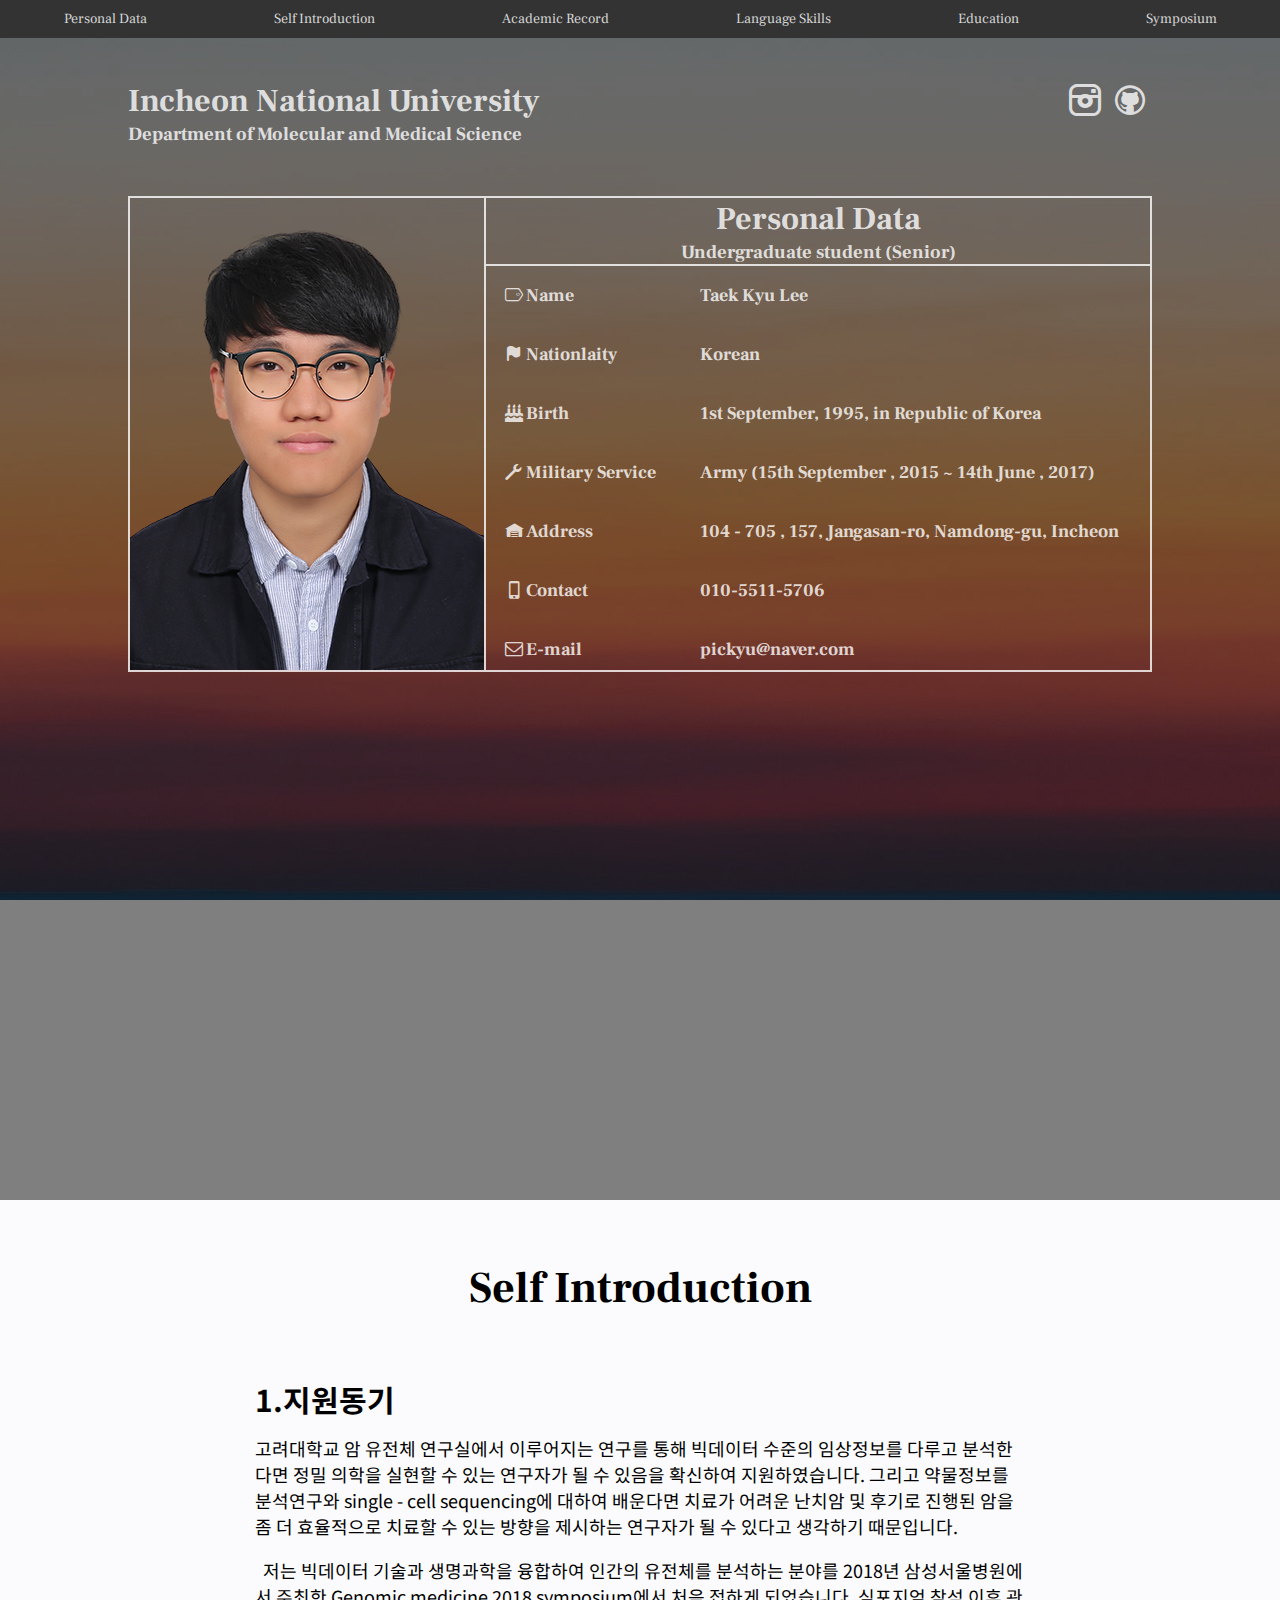
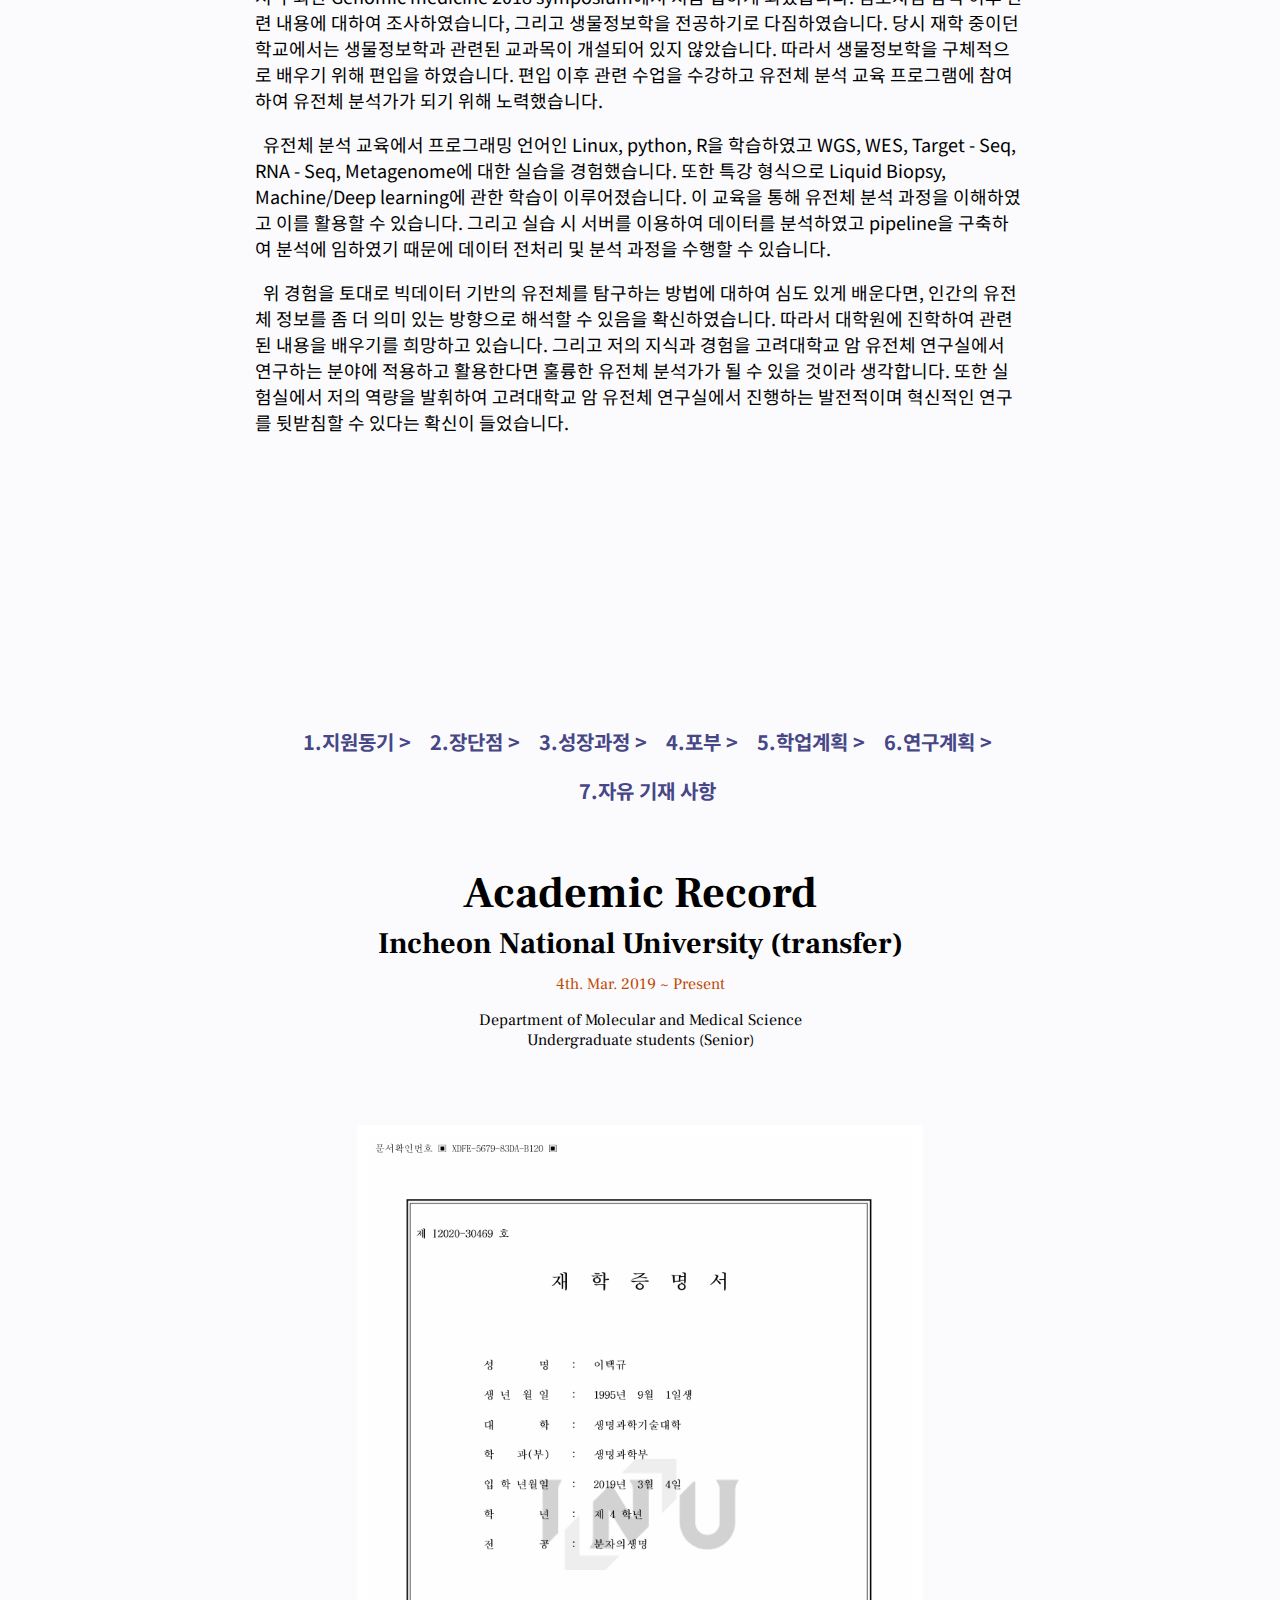
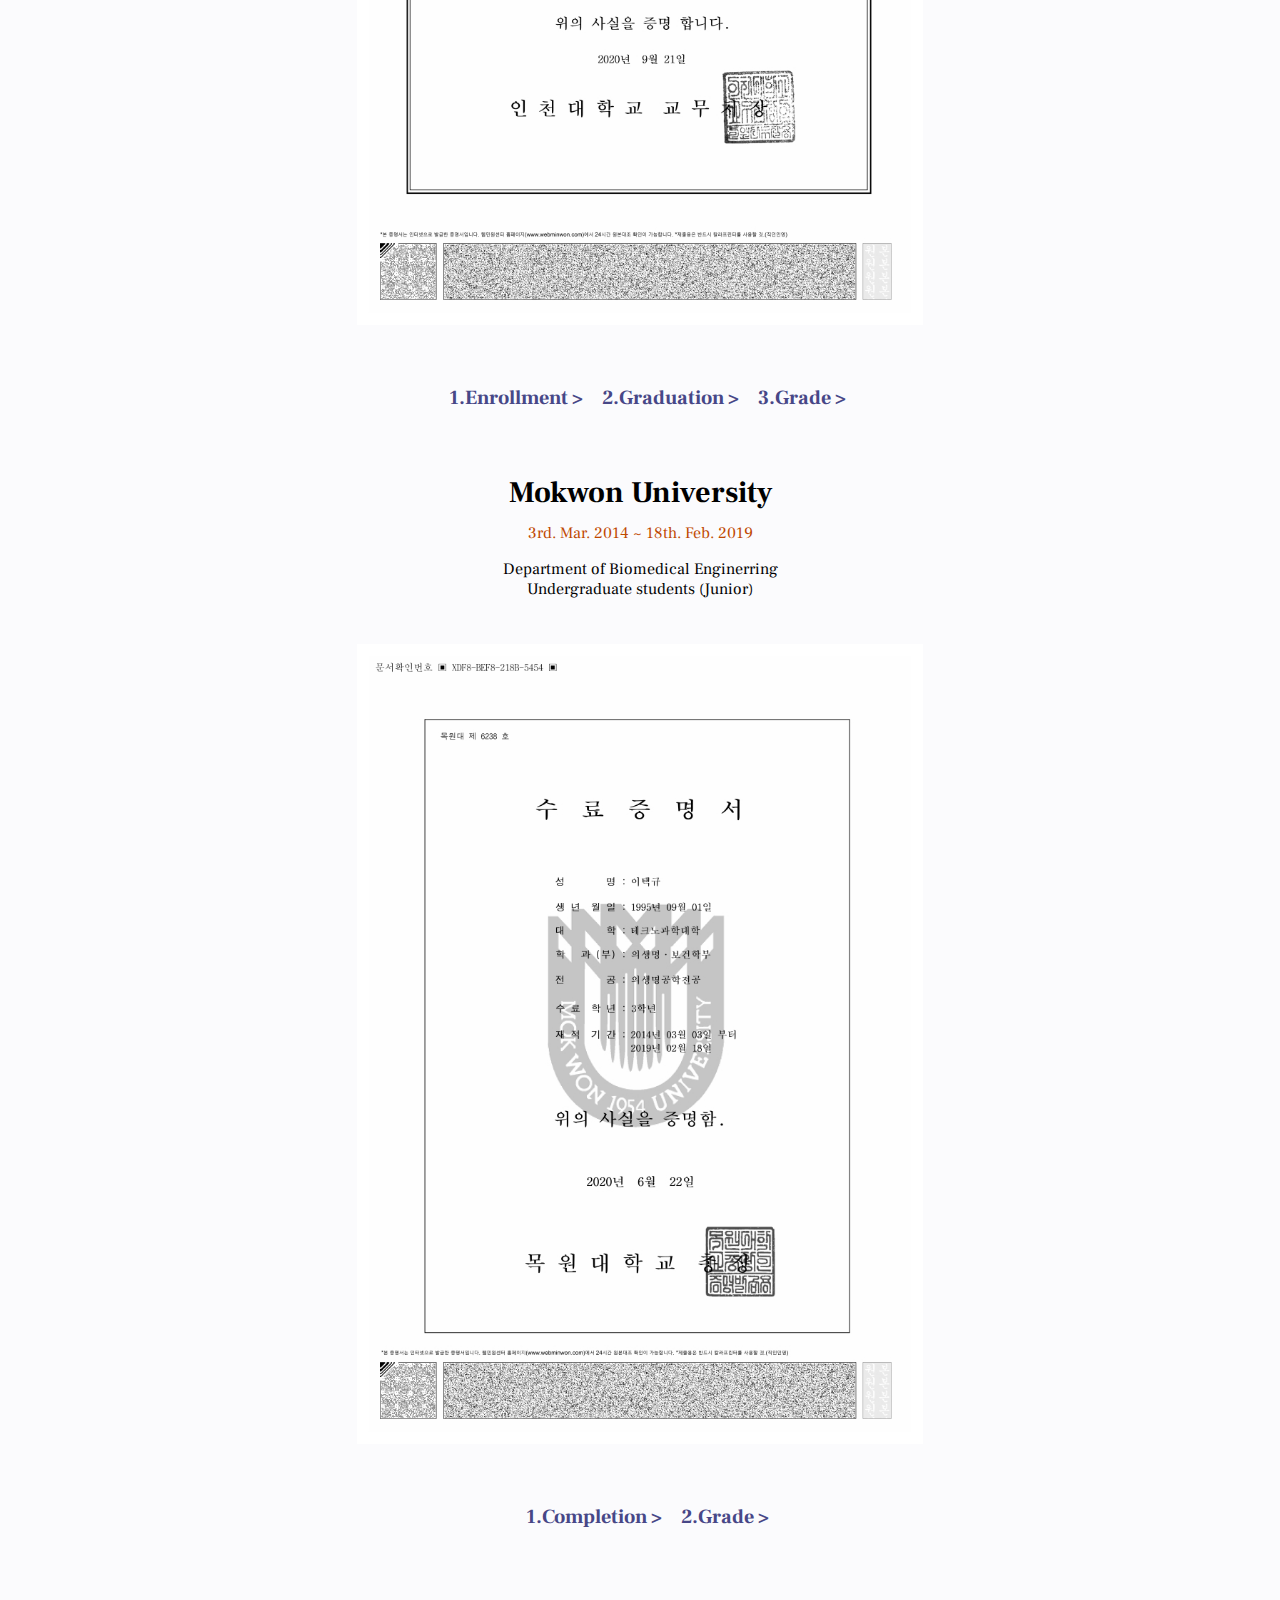
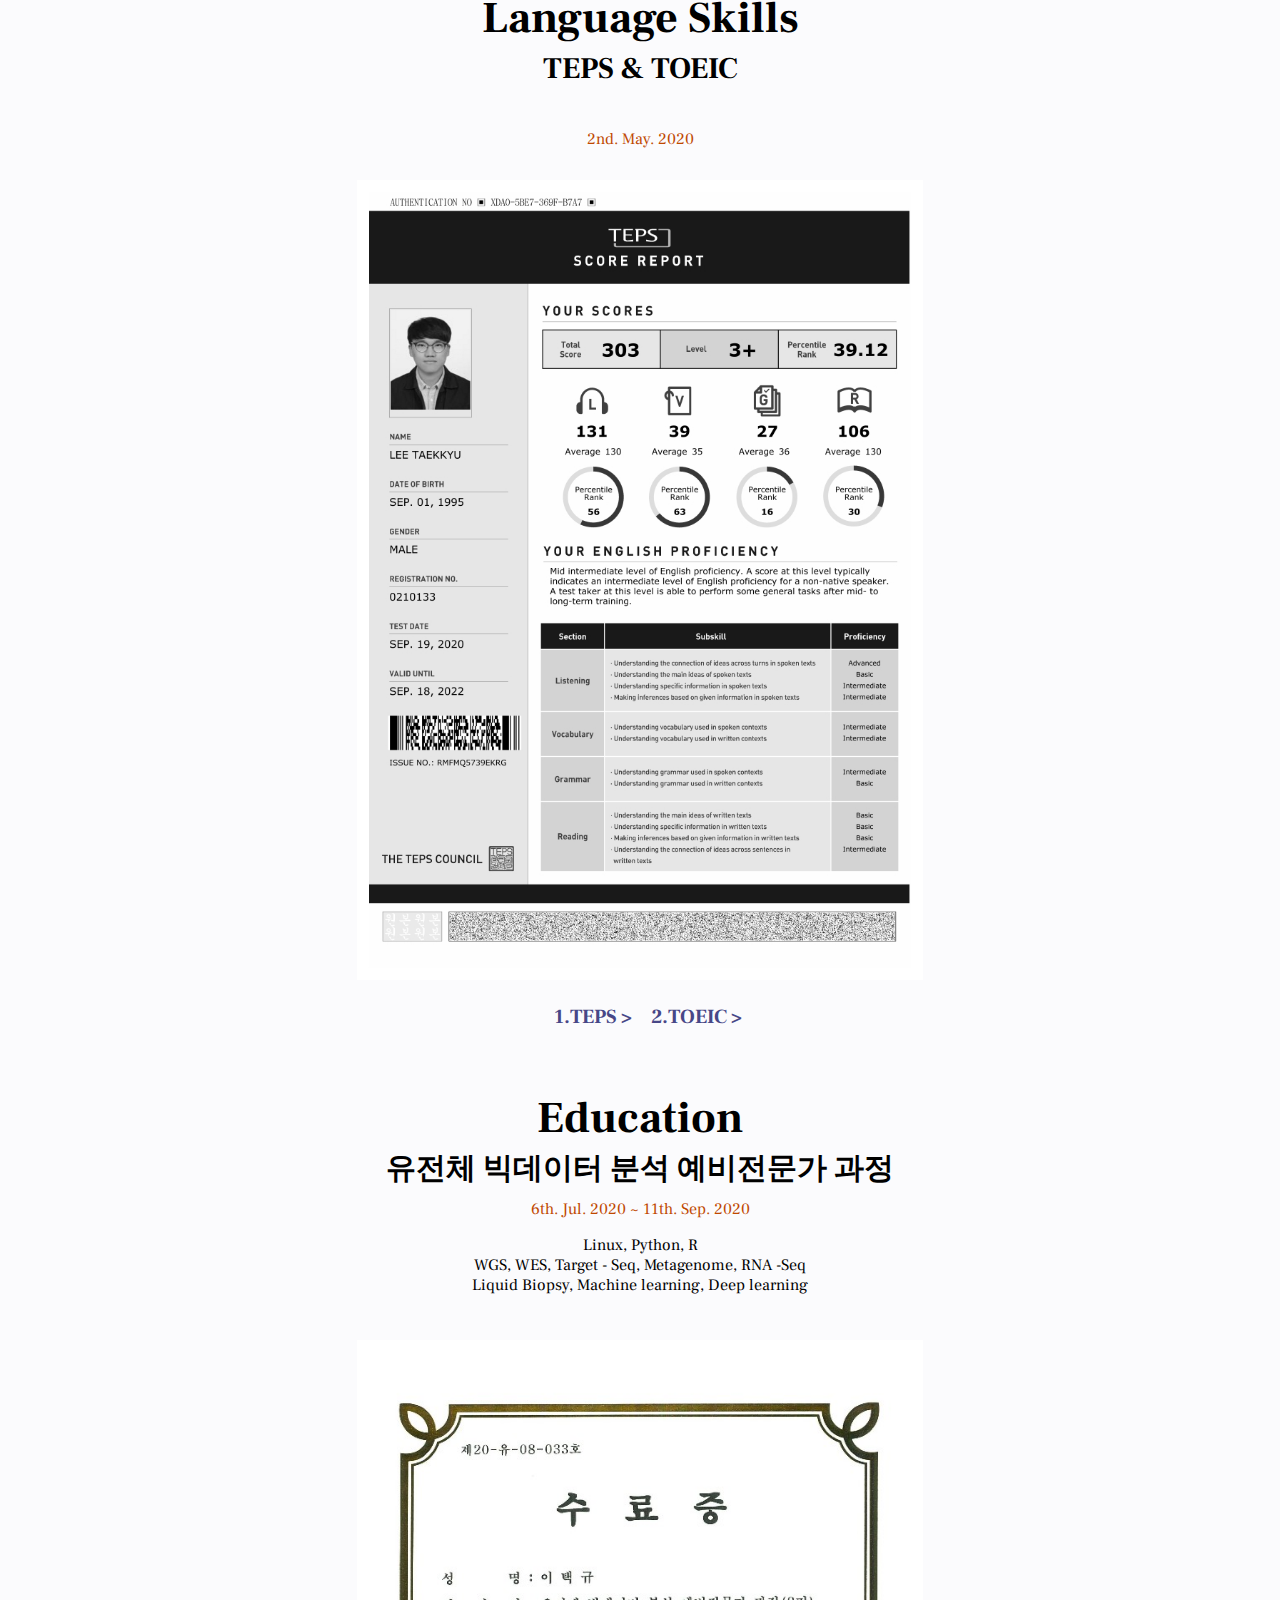
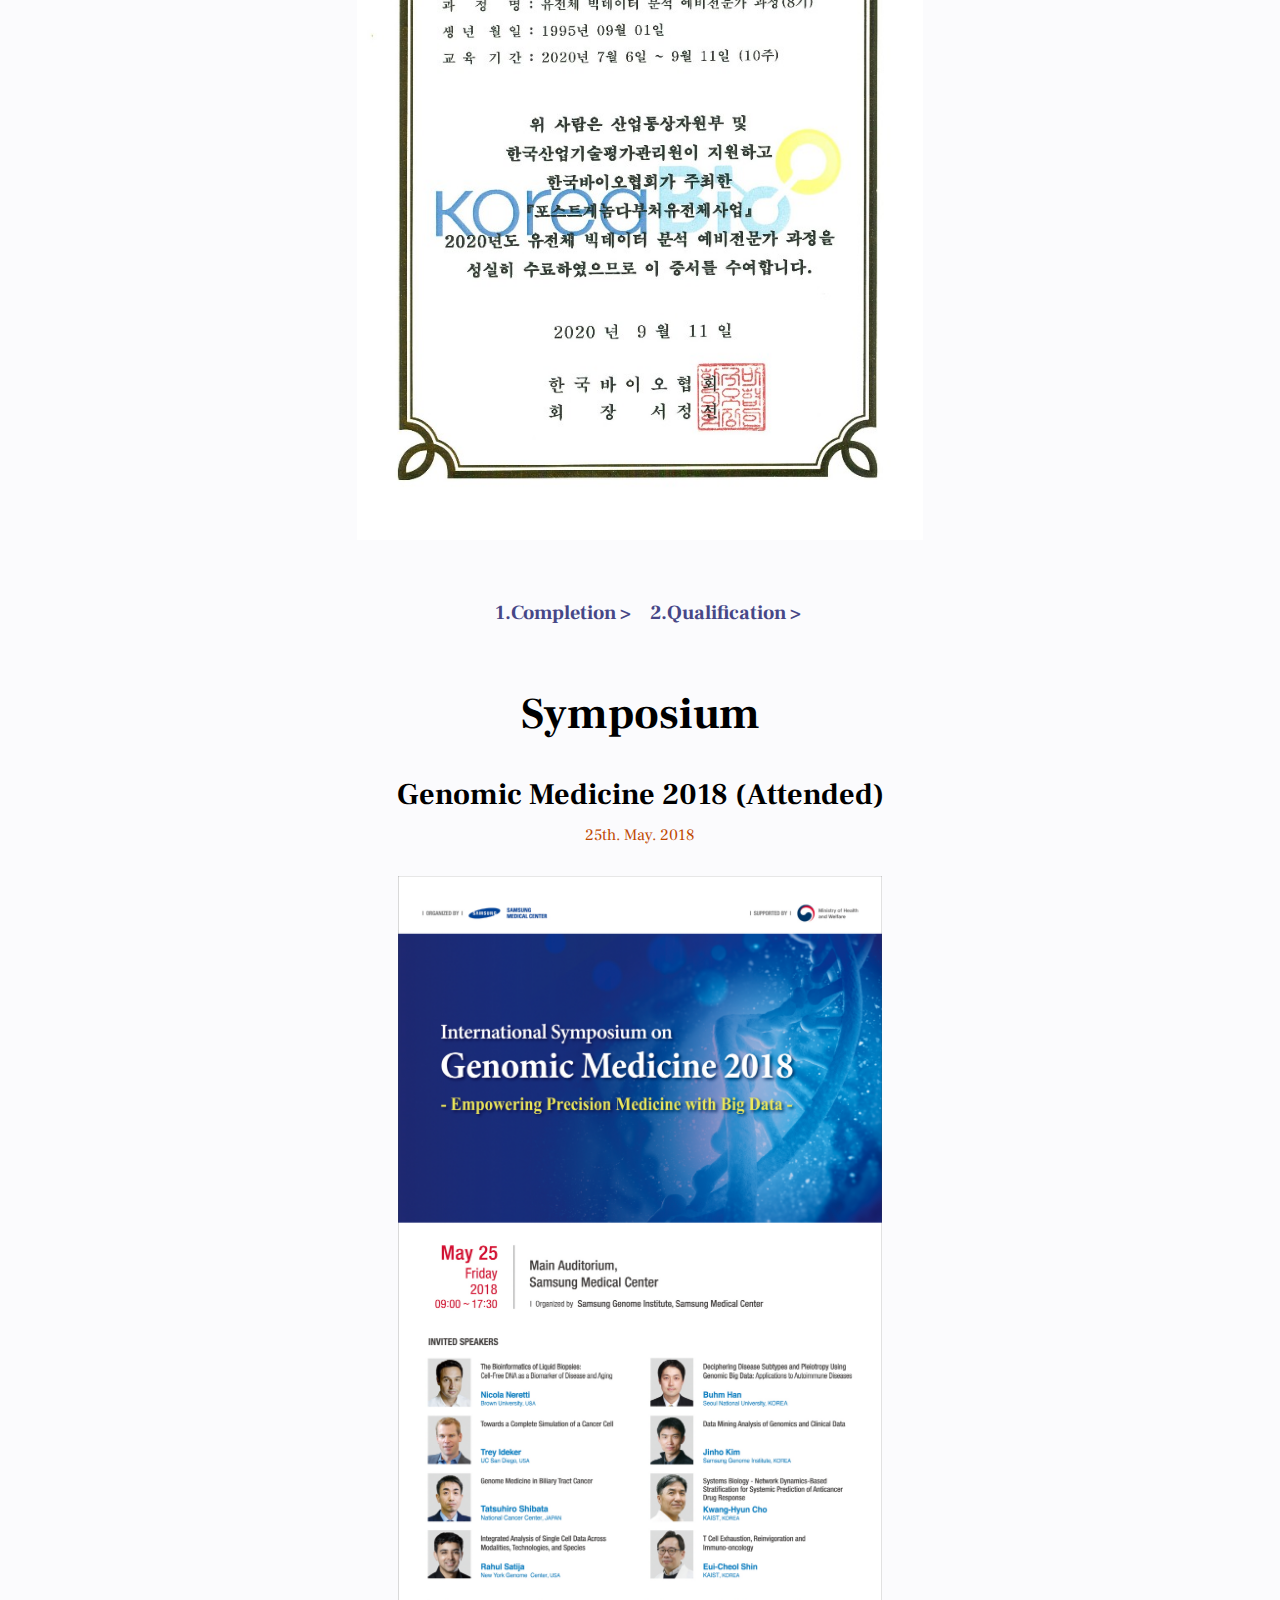
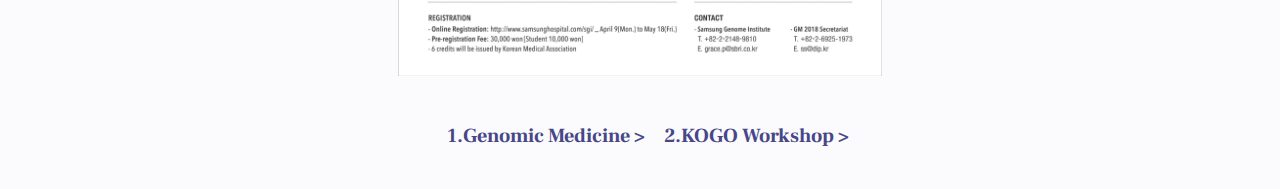
==== commit b48327d1: "Add files via upload" ====
--- a/index.html
+++ b/index.html
@@ -114,7 +114,7 @@
                                 <p class="eleven">&nbsp 이 경험을 바탕으로 생각의 중요성에 대하여 알게 되었습니다. 생각하며 행동한다 느꼈지만, 단지 익숙해진 상황에 대처할 수 있는 능력이라는 것을 알았습니다. 그렇기 때문에 새로운 상황과 익숙한 상황에서도 충분한 생각을 통해 행동하려 노력하고 있습니다. 이와 같이 항상 모든 상황에서 생각하려고 한다는 점이 제가 가진 장점이라고 생각합니다.</p>
                                 <p class="sub">단점 : 급한 판단</p>
                                 <p class="sub">⦁결정을 서둘지 말라. 하룻밤을 자고 나면 좋은 지혜가 생긴다. -푸시킨</p>
-                                <p class="eleven">&nbsp 저의 단점은 급한 상황에서 충분한 생각이 이루어지지 않는다는 점입니다.</p>
+                                <p class="eleven">저의 단점은 급한 상황에서 충분한 생각이 이루어지지 않는다는 점입니다.</p>
                                 <p class="eleven">&nbsp  최근 경험을 말씀드리겠습니다. 유전체 분석 교육 중 실제 데이터를 분석하여 보고서를 제한 시간 내에 제출해야 했습니다. 시간에 쫓기다 보니 Metagenome 분석 중, 분석 결과에 필요한 요소를 누락하고 인과 관계를 성립하기 어려웠습니다. 단점을 인지하고 RNA-Seq 분석에서는 무턱대고 시작하기보다는, 배운 내용을 바탕으로 충분히 생각하고 천천히 나아갔습니다. 결과적으로 분석에 알맞은 정보를 종합하여 결론을 도출할 수 있었습니다. 이 경험을 통해 빠른 판단이 항상 옳은 결과를 가져오진 않는 것을 다시 한번 느꼈습니다. 따라서 급한 상황에서도 차분함을 유지하고, 충분히 생각하며, 제가 가진 장점을 통해 가지고 있는 단점을 극복하려 노력 중입니다.</p>
                             </li>
                             <li>
@@ -144,9 +144,9 @@
                             <li>
                                 <p><span>6.연구계획</span></p>
                                 <p class="eleven">학업계획을 통해 실천한 내용을 바탕으로, 고려대학교 암 유전체 연구실에서 NGS 기반 데이터를 통해 개개인마다 적용되는 약물의 효용성 및 저항성을 판단하는 연구를 진행할 계획입니다. 그리고 신규 약물에 대한 효과를 입증을 하거나 치료 표적을 발굴하는 연구 또한 진행할 계획입니다.</p>
-                                <p class="eleven"> 최근 신약개발 동향에 관한 글을 참고하면, 글로벌 제약사인 GSK의 유전학 연구소장은 신약 개발 시 유전체 데이터를 기반으로 신약을 개발할 때가 그렇지 않을 때보다 2배 이상 임상시험 성공률이 높다고 발효했으며 신약개발을 위해 유전체 분석 회사에 3350억 원을 투자했습니다. 그리고 영국에서는 10만 명 유전체 프로젝트를 실시하여 얻은 유전체, 임상 데이터를 통해 유전체 기업과 제약사가 협업하여 미래 진단 기술과 신약개발을 위한 연구를 진행하고 있다고 합니다. 국내에서도 이와 마찬가지로 신약개발을 위해 유전체 정보를 활용하고 있습니다. 바이오 빅데이터 구축 시범사업을 운영하며 희귀질환자를 모집하고 총 2만 명 이상의 임상정보와 유전체 데이터를 구축할 예정이며, 또한 K-DNA 사업을 통해 정상인, 암 환자, 희귀질환자를 대상으로 유전체 정보를 수집하고 있습니다. 이처럼 유전체 데이터의 축적과 활용으로 인한 질병의 치료와 신약개발의 중요성이 세계적으로 대두되고 있습니다.</p>
-                                <p class="eleven"> 이처럼 유전체 정보는 바이오산업의 성장 동력이 되어가고 있습니다. 이에 따라 저는 빅데이터 수준의 유전체 정보를 효율적으로 처리하여 정밀 의학 발전에 관련된 연구를 진행하고자 합니다. 수많은 사람의 유전체 정보를 바탕으로 수많은 약물의 위험성 및 실효성을 판단하고자 합니다. 이 연구를 통하여 개인마다 부작용이 유발될 수 있는 약물에 대한 위험성 정보를 환자에게 제공하여 알맞은 치료요법을 제시할 수 있는 연구를 진행할 계획입니다. 가장 적합한 약물정보를 제공함으로써 좀 더 진보된 의학과 삶의 질을 개선할 수 있는 방식을 제안해보고 싶습니다.</p>
-                                <p class="eleven"> 이런 학문적인 발전과 개발 목적은 결국 국민의 건강증진을 위함이며 국민의 삶의 질을 향상시키려는 목적과 부합하기 때문입니다. </p>
+                                <p class="eleven">&nbsp 최근 신약개발 동향에 관한 글을 참고하면, 글로벌 제약사인 GSK의 유전학 연구소장은 신약 개발 시 유전체 데이터를 기반으로 신약을 개발할 때가 그렇지 않을 때보다 2배 이상 임상시험 성공률이 높다고 발효했으며 신약개발을 위해 유전체 분석 회사에 3350억 원을 투자했습니다. 그리고 영국에서는 10만 명 유전체 프로젝트를 실시하여 얻은 유전체, 임상 데이터를 통해 유전체 기업과 제약사가 협업하여 미래 진단 기술과 신약개발을 위한 연구를 진행하고 있다고 합니다. 국내에서도 이와 마찬가지로 신약개발을 위해 유전체 정보를 활용하고 있습니다. 바이오 빅데이터 구축 시범사업을 운영하며 희귀질환자를 모집하고 총 2만 명 이상의 임상정보와 유전체 데이터를 구축할 예정이며, 또한 K-DNA 사업을 통해 정상인, 암 환자, 희귀질환자를 대상으로 유전체 정보를 수집하고 있습니다. 이처럼 유전체 데이터의 축적과 활용으로 인한 질병의 치료와 신약개발의 중요성이 세계적으로 대두되고 있습니다.</p>
+                                <p class="eleven">&nbsp 이처럼 유전체 정보는 바이오산업의 성장 동력이 되어가고 있습니다. 이에 따라 저는 빅데이터 수준의 유전체 정보를 효율적으로 처리하여 정밀 의학 발전에 관련된 연구를 진행하고자 합니다. 수많은 사람의 유전체 정보를 바탕으로 수많은 약물의 위험성 및 실효성을 판단하고자 합니다. 이 연구를 통하여 개인마다 부작용이 유발될 수 있는 약물에 대한 위험성 정보를 환자에게 제공하여 알맞은 치료요법을 제시할 수 있는 연구를 진행할 계획입니다. 가장 적합한 약물정보를 제공함으로써 좀 더 진보된 의학과 삶의 질을 개선할 수 있는 방식을 제안해보고 싶습니다.</p>
+                                <p class="eleven">&nbsp 이런 학문적인 발전과 개발 목적은 결국 국민의 건강증진을 위함이며 국민의 삶의 질을 향상시키려는 목적과 부합하기 때문입니다. </p>
                             </li>
                             <li>
                                 <p><span>7.자유 기재 사항</span></p>
@@ -157,9 +157,9 @@
                             </li>
                         </ul>
 
-                        <label for="slide-61">1.성장과정 ></label>
+                        <label for="slide-61">1.지원동기 ></label>
                         <label for="slide-62">2.장단점 ></label>
-                        <label for="slide-63">3.지원동기 ></label>
+                        <label for="slide-63">3.성장과정 ></label>
                         <label for="slide-64">4.포부 ></label>
                         <label for="slide-65">5.학업계획 ></label>
                         <label for="slide-66">6.연구계획 ></label>
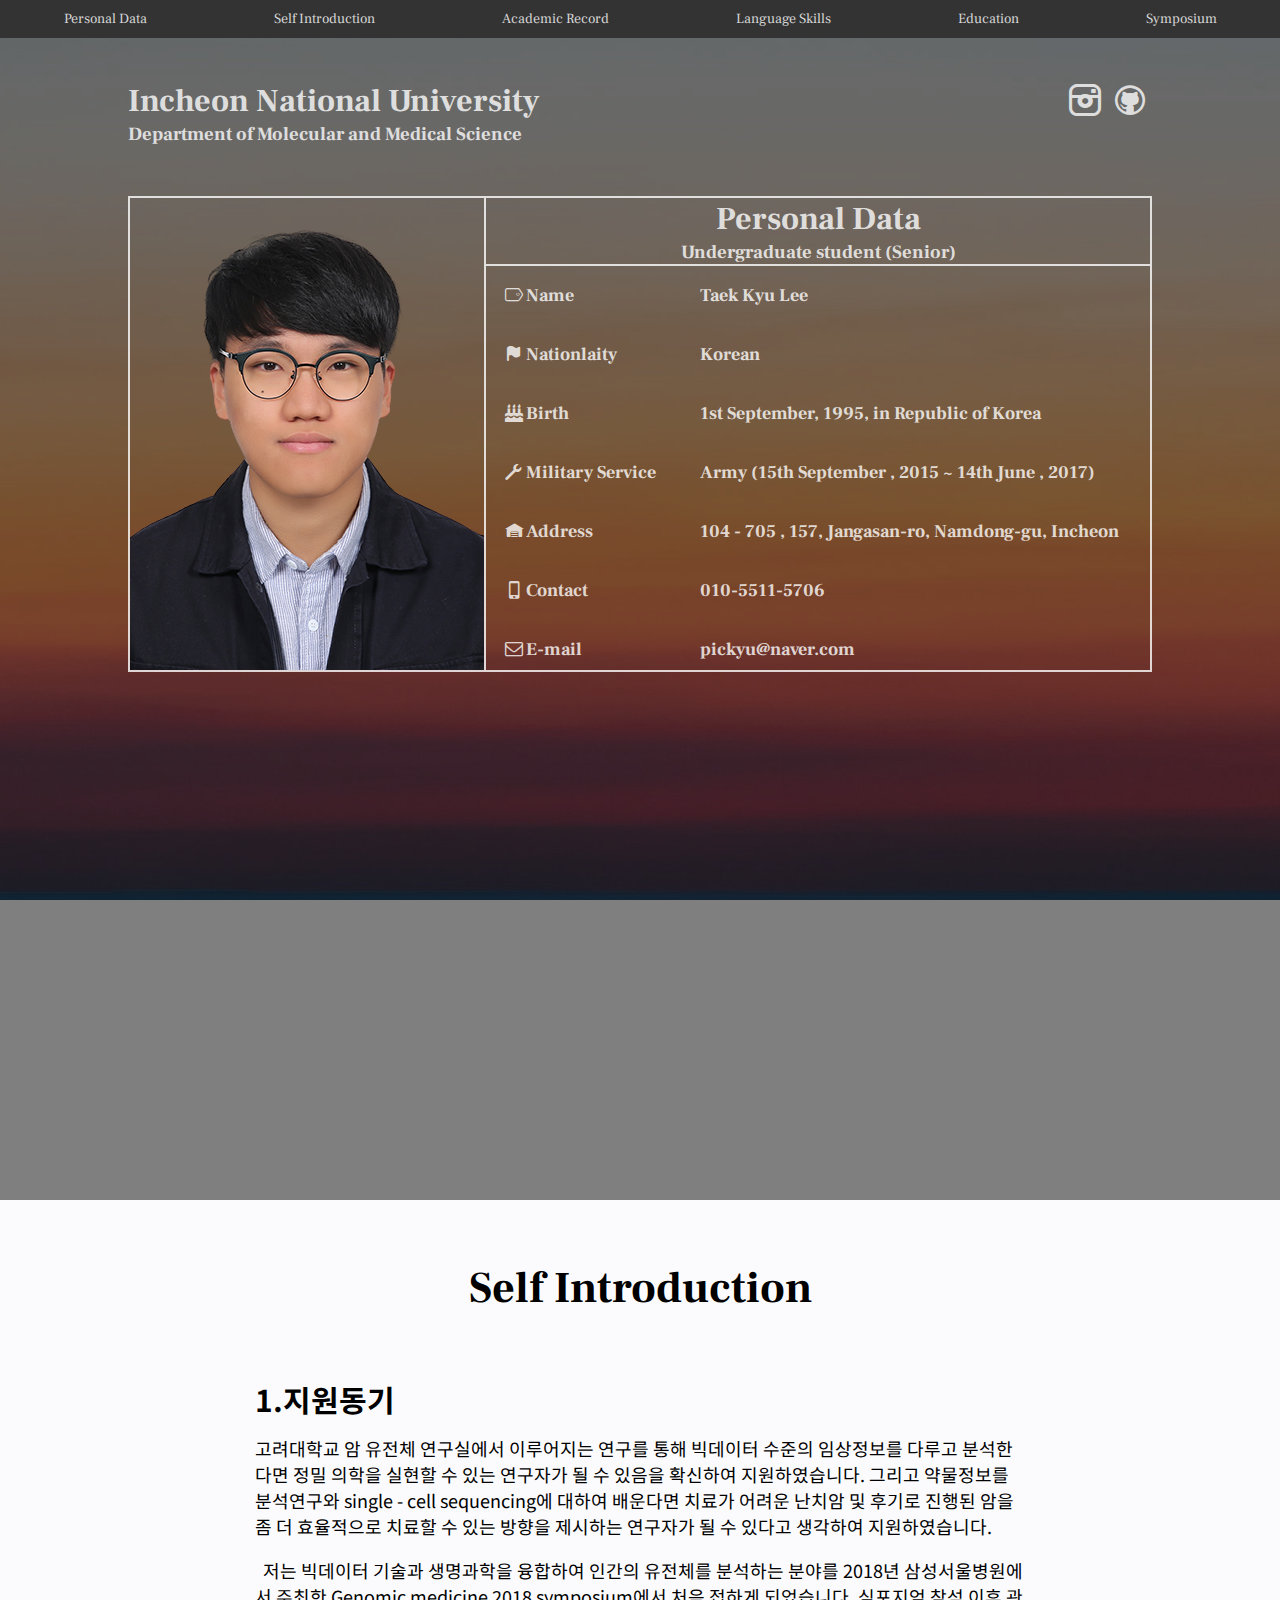
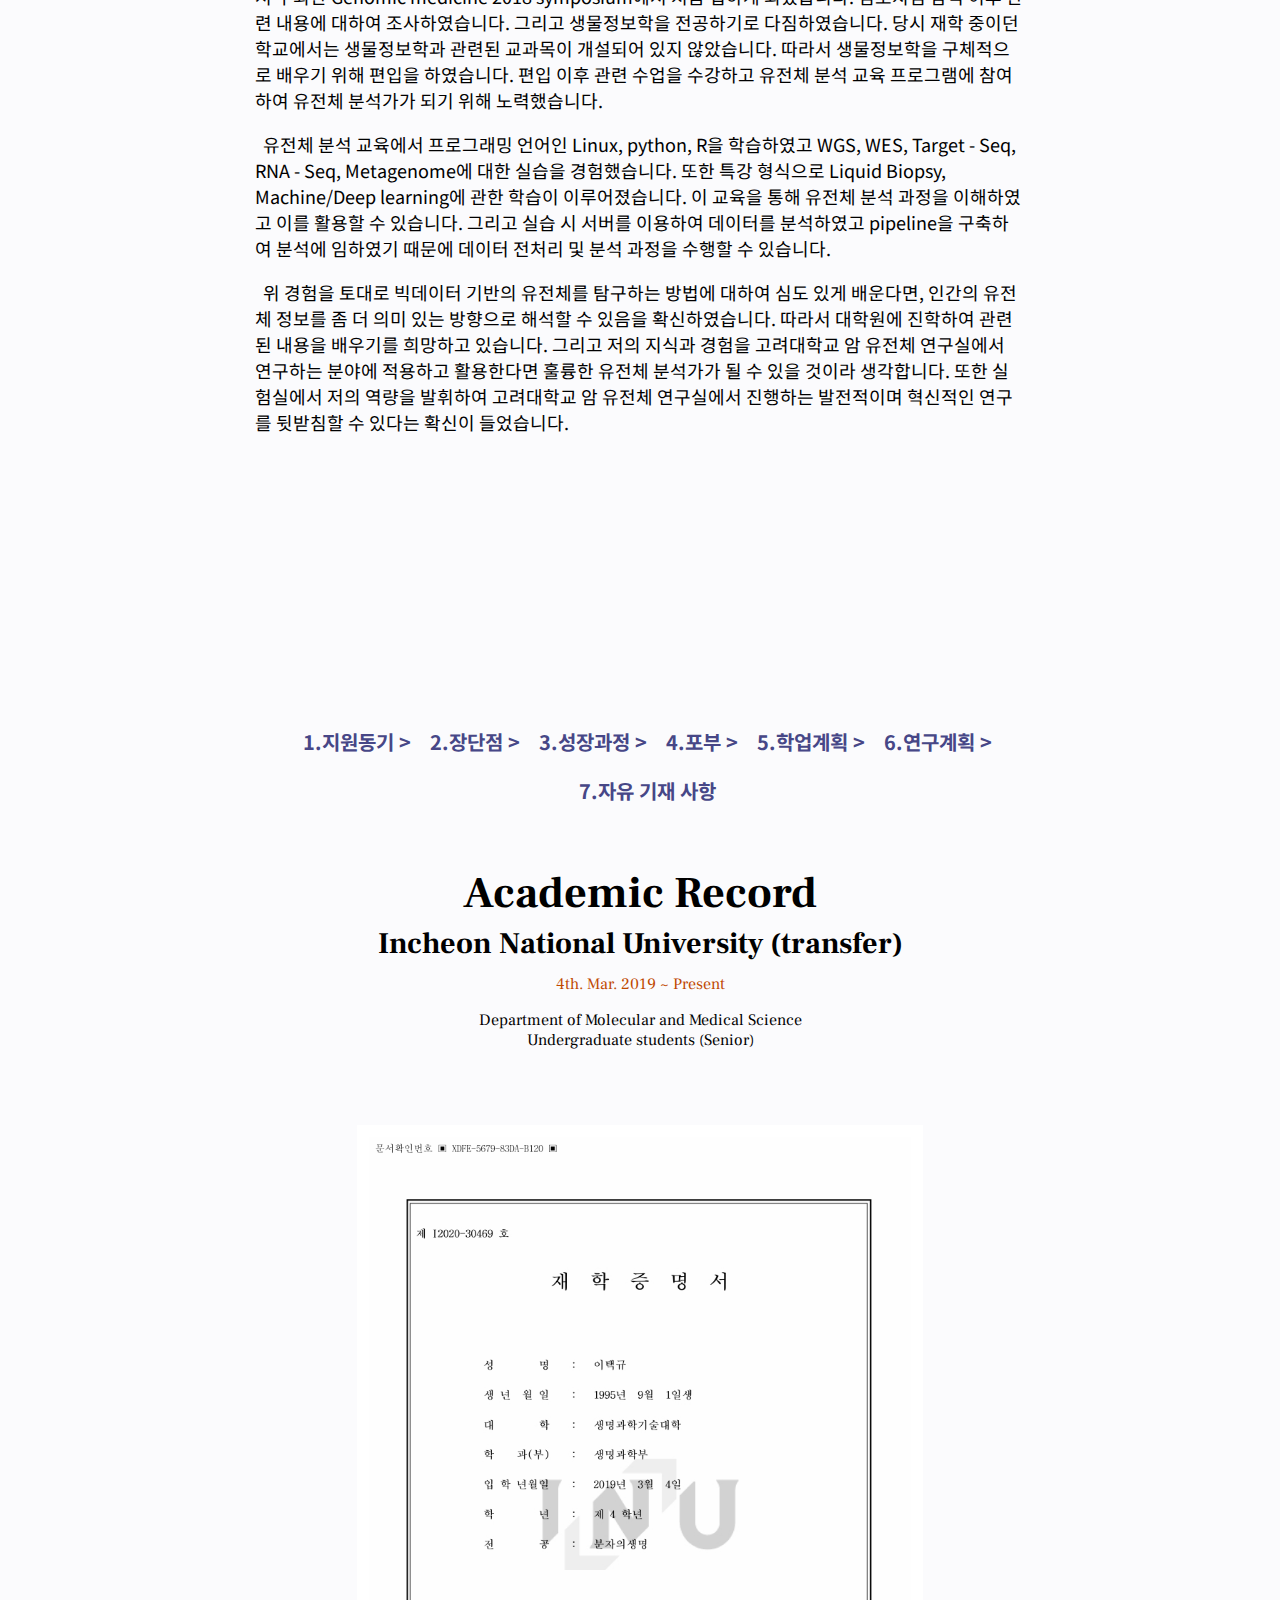
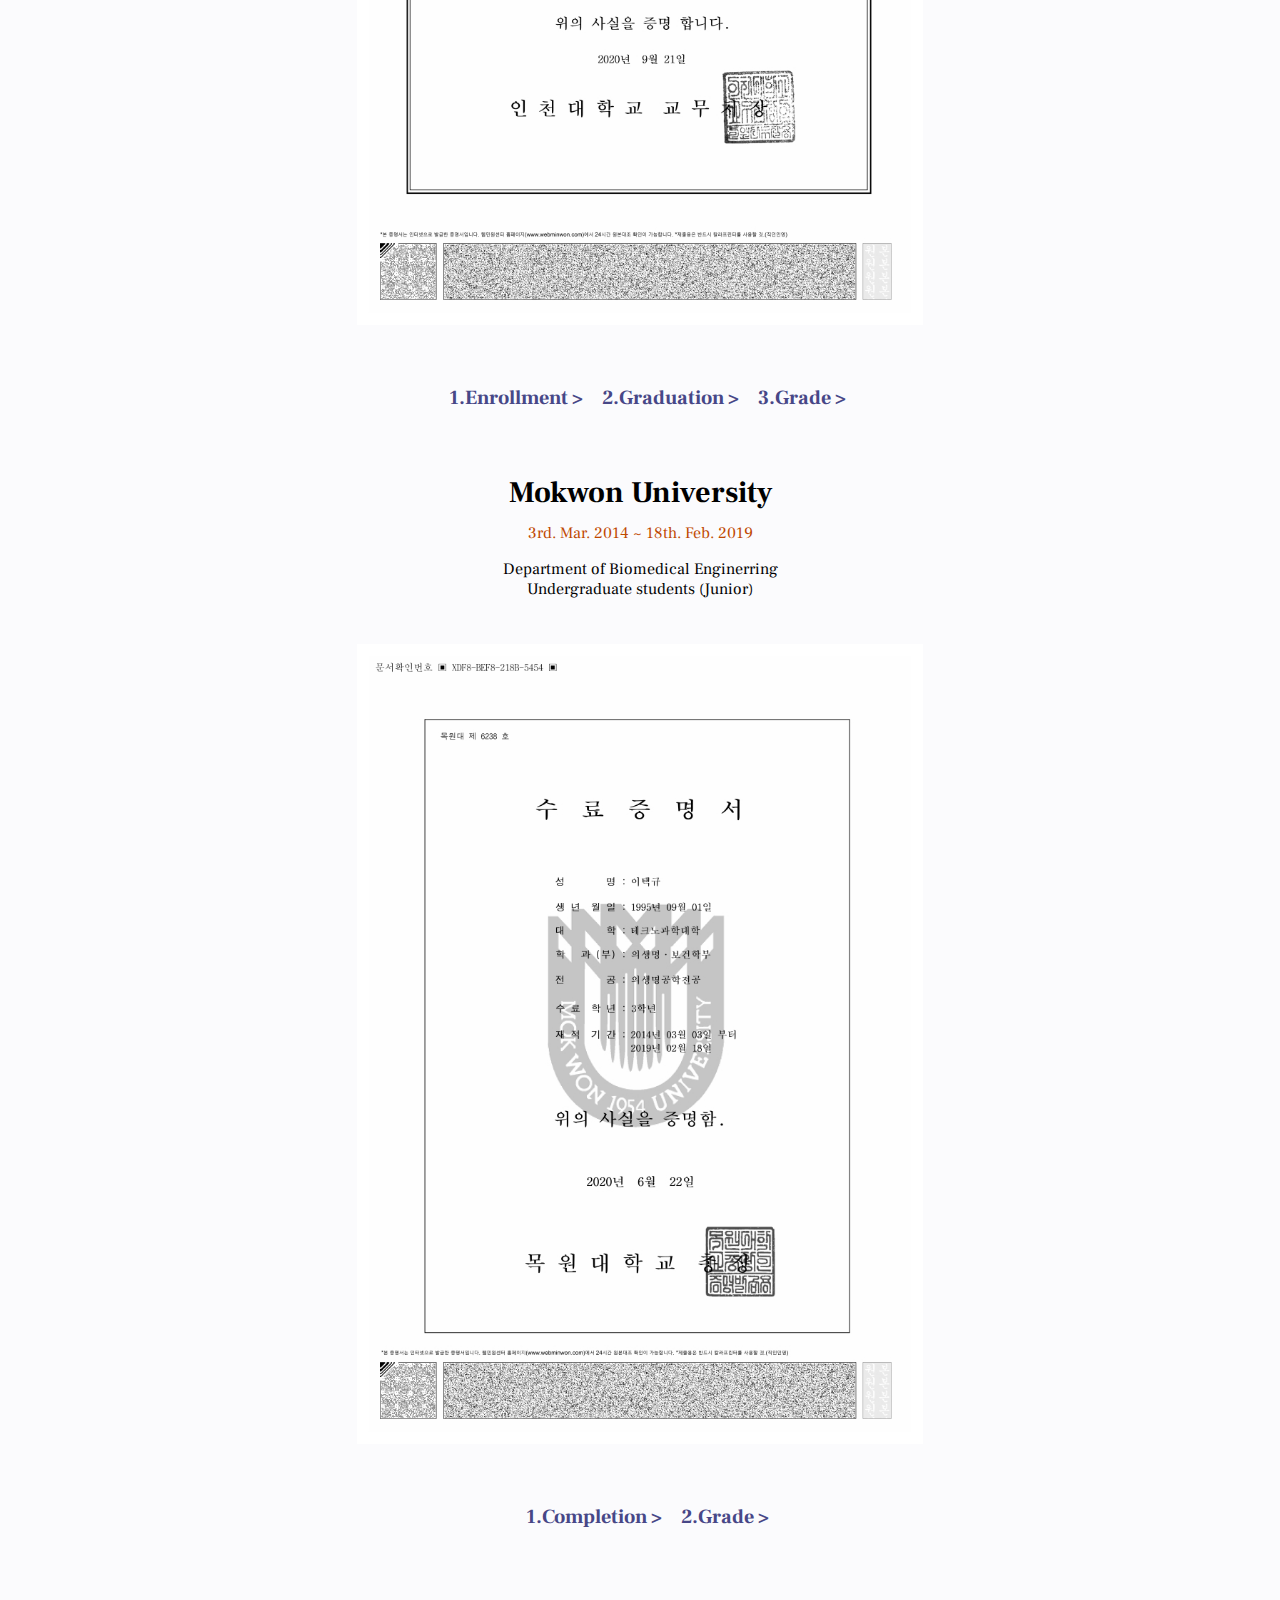
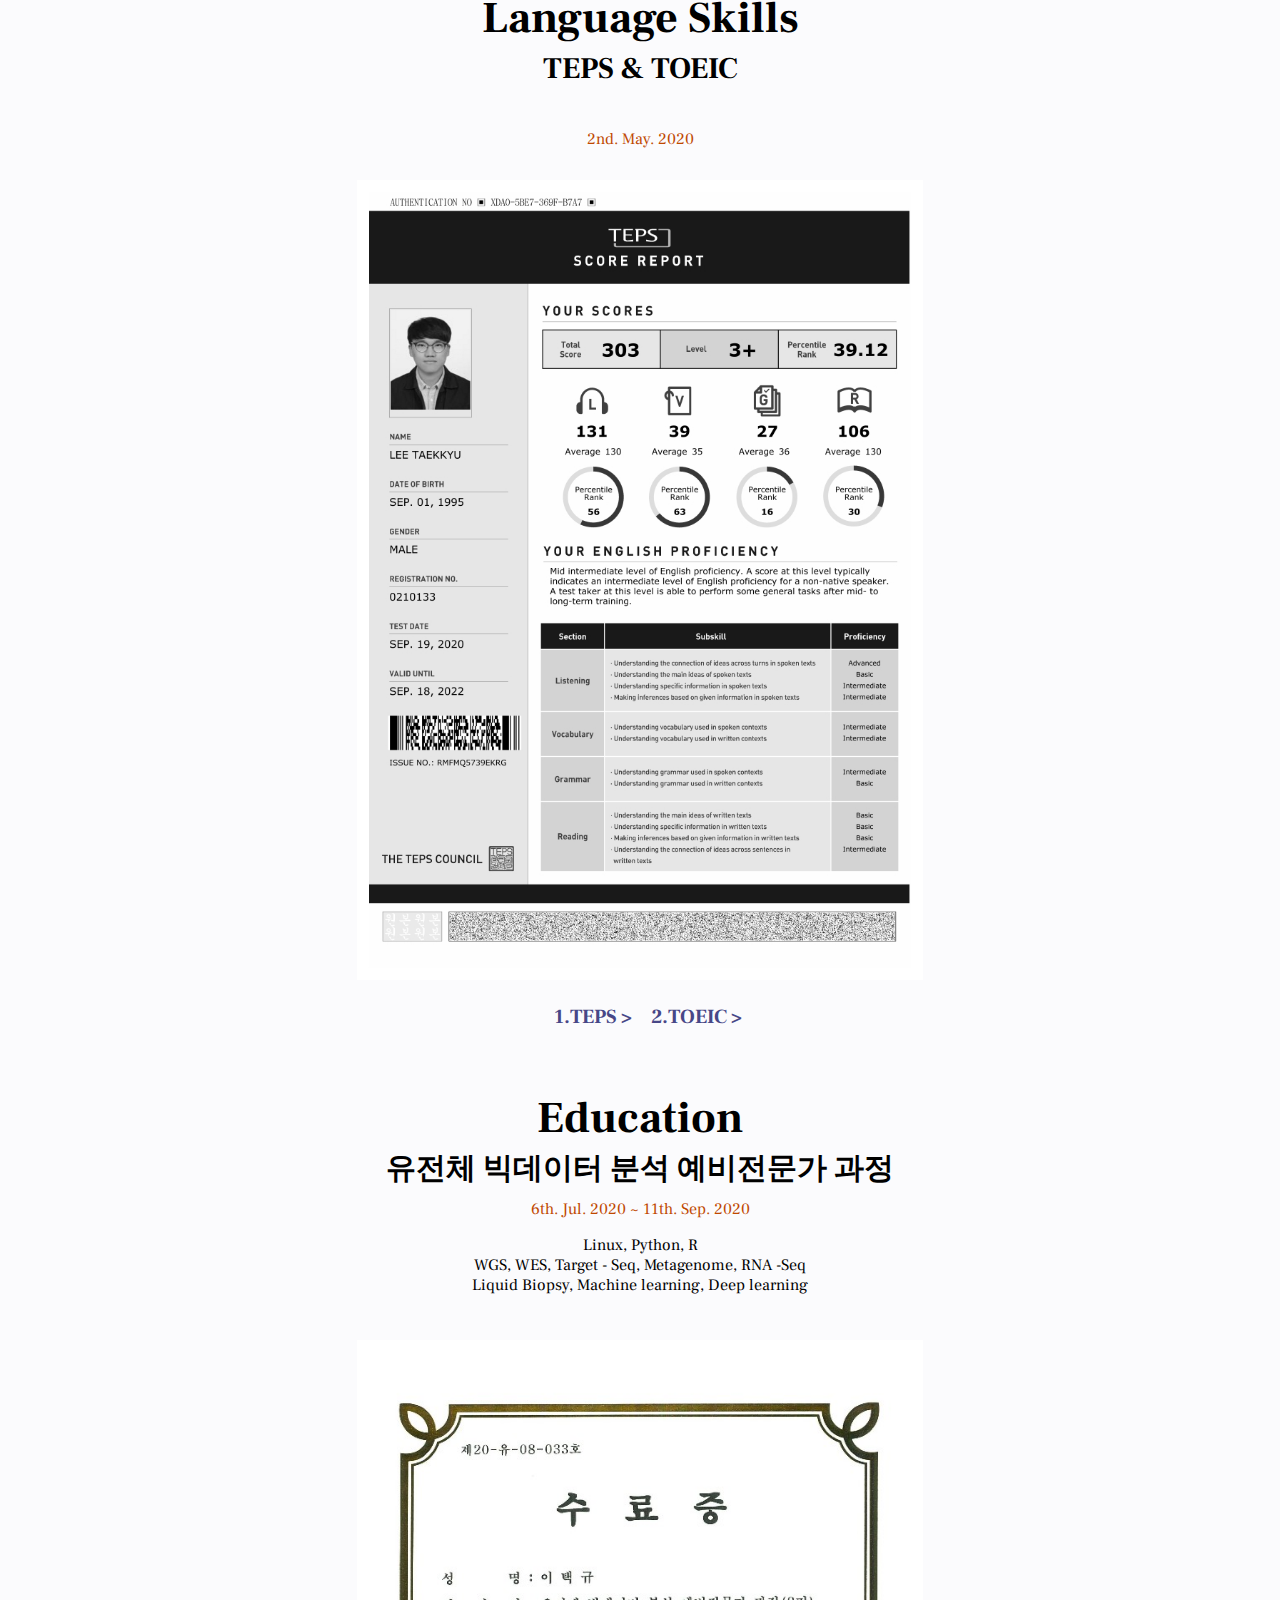
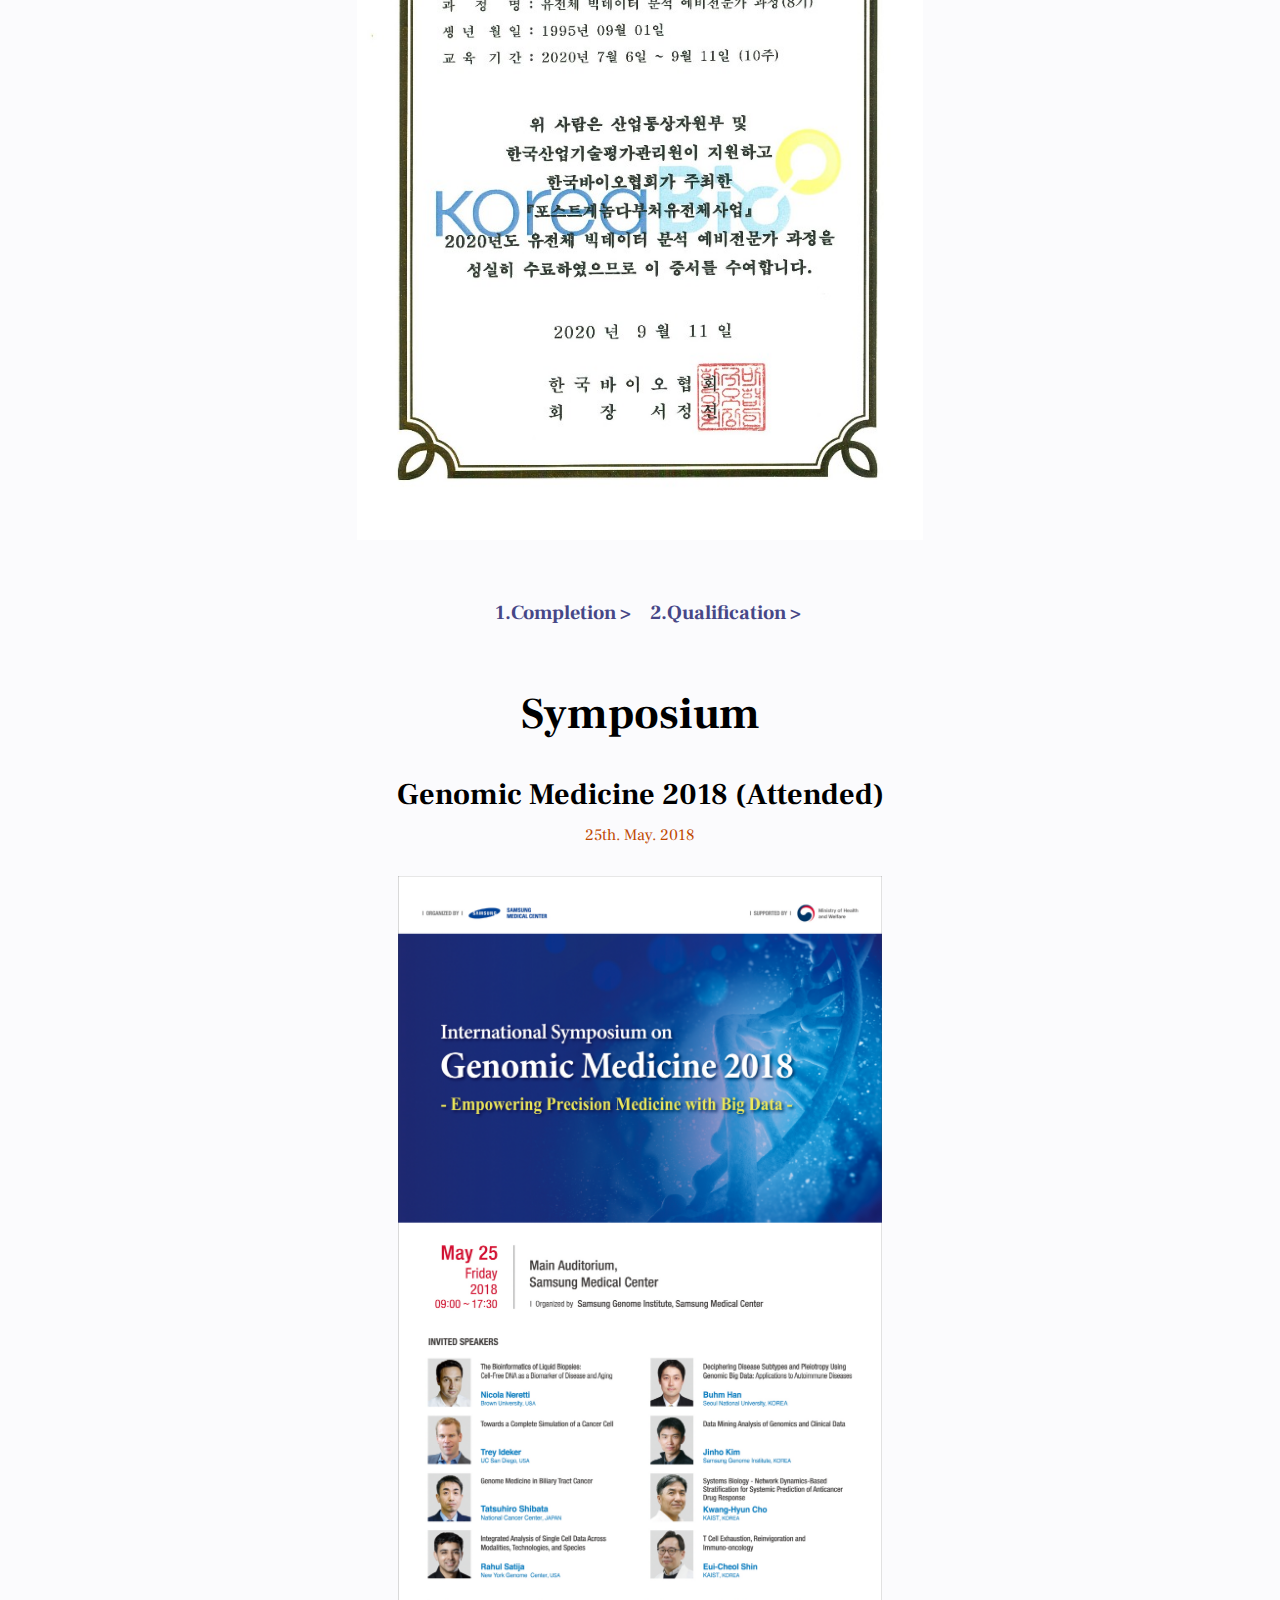
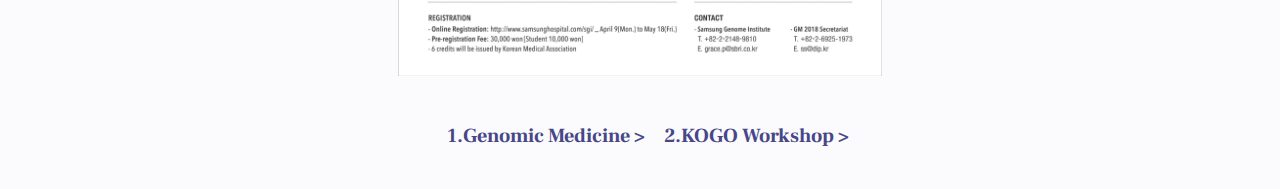
==== commit f15f8f07: "Add files via upload" ====
--- a/index.html
+++ b/index.html
@@ -100,8 +100,8 @@
                             <li>
                                 <p><span>1.지원동기</span></p>
                                 <p class="eleven">고려대학교 암 유전체 연구실에서 이루어지는 연구를 통해 빅데이터 수준의 임상정보를 다루고 분석한다면 정밀 의학을 실현할 수 있는 연구자가 될 수 있음을 확신하여 지원하였습니다.
-                                그리고 약물정보를 분석연구와 single - cell sequencing에 대하여 배운다면 치료가 어려운 난치암 및 후기로 진행된 암을 좀 더 효율적으로 치료할 수 있는 방향을 제시하는 연구자가 될 수 있다고 생각하기 때문입니다. </p>
-                                <p class="eleven">&nbsp 저는 빅데이터 기술과 생명과학을 융합하여 인간의 유전체를 분석하는 분야를 2018년 삼성서울병원에서 주최한 Genomic medicine 2018 symposium에서 처음 접하게 되었습니다. 심포지엄 참석 이후 관련 내용에 대하여 조사하였습니다, 그리고 생물정보학을 전공하기로 다짐하였습니다. 당시 재학 중이던 학교에서는 생물정보학과 관련된 교과목이 개설되어 있지 않았습니다. 따라서 생물정보학을 구체적으로 배우기 위해 편입을 하였습니다. 편입 이후 관련 수업을 수강하고 유전체 분석 교육 프로그램에 참여하여 유전체 분석가가 되기 위해 노력했습니다.  </p>
+                                그리고 약물정보를 분석연구와 single - cell sequencing에 대하여 배운다면 치료가 어려운 난치암 및 후기로 진행된 암을 좀 더 효율적으로 치료할 수 있는 방향을 제시하는 연구자가 될 수 있다고 생각하여 지원하였습니다. </p>
+                                <p class="eleven">&nbsp 저는 빅데이터 기술과 생명과학을 융합하여 인간의 유전체를 분석하는 분야를 2018년 삼성서울병원에서 주최한 Genomic medicine 2018 symposium에서 처음 접하게 되었습니다. 심포지엄 참석 이후 관련 내용에 대하여 조사하였습니다. 그리고 생물정보학을 전공하기로 다짐하였습니다. 당시 재학 중이던 학교에서는 생물정보학과 관련된 교과목이 개설되어 있지 않았습니다. 따라서 생물정보학을 구체적으로 배우기 위해 편입을 하였습니다. 편입 이후 관련 수업을 수강하고 유전체 분석 교육 프로그램에 참여하여 유전체 분석가가 되기 위해 노력했습니다.  </p>
                                 <p class="eleven">&nbsp 유전체 분석 교육에서 프로그래밍 언어인 Linux, python, R을 학습하였고 WGS, WES, Target - Seq, RNA - Seq, Metagenome에 대한 실습을 경험했습니다. 또한 특강 형식으로 Liquid Biopsy, Machine/Deep learning에 관한 학습이 이루어졌습니다. 이 교육을 통해 유전체 분석 과정을 이해하였고 이를 활용할 수 있습니다. 그리고 실습 시 서버를 이용하여 데이터를 분석하였고 pipeline을 구축하여 분석에 임하였기 때문에 데이터 전처리 및 분석 과정을 수행할 수 있습니다.</p>
                                 <p class="eleven">&nbsp 위 경험을 토대로 빅데이터 기반의 유전체를 탐구하는 방법에 대하여 심도 있게 배운다면, 인간의 유전체 정보를 좀 더 의미 있는 방향으로 해석할 수 있음을 확신하였습니다. 따라서 대학원에 진학하여 관련된 내용을 배우기를 희망하고 있습니다. 그리고 저의 지식과 경험을 고려대학교 암 유전체 연구실에서 연구하는 분야에 적용하고 활용한다면 훌륭한 유전체 분석가가 될 수 있을 것이라 생각합니다. 또한 실험실에서 저의 역량을 발휘하여 고려대학교 암 유전체 연구실에서 진행하는 발전적이며 혁신적인 연구를 뒷받침할 수 있다는 확신이 들었습니다.</p>
                             </li>
@@ -115,7 +115,8 @@
                                 <p class="sub">단점 : 급한 판단</p>
                                 <p class="sub">⦁결정을 서둘지 말라. 하룻밤을 자고 나면 좋은 지혜가 생긴다. -푸시킨</p>
                                 <p class="eleven">저의 단점은 급한 상황에서 충분한 생각이 이루어지지 않는다는 점입니다.</p>
-                                <p class="eleven">&nbsp  최근 경험을 말씀드리겠습니다. 유전체 분석 교육 중 실제 데이터를 분석하여 보고서를 제한 시간 내에 제출해야 했습니다. 시간에 쫓기다 보니 Metagenome 분석 중, 분석 결과에 필요한 요소를 누락하고 인과 관계를 성립하기 어려웠습니다. 단점을 인지하고 RNA-Seq 분석에서는 무턱대고 시작하기보다는, 배운 내용을 바탕으로 충분히 생각하고 천천히 나아갔습니다. 결과적으로 분석에 알맞은 정보를 종합하여 결론을 도출할 수 있었습니다. 이 경험을 통해 빠른 판단이 항상 옳은 결과를 가져오진 않는 것을 다시 한번 느꼈습니다. 따라서 급한 상황에서도 차분함을 유지하고, 충분히 생각하며, 제가 가진 장점을 통해 가지고 있는 단점을 극복하려 노력 중입니다.</p>
+                                <p class="eleven">&nbsp  최근 경험을 말씀드리겠습니다. 유전체 분석 교육 중 실제 데이터를 분석하여 보고서를 제한 시간 내에 제출해야 했습니다. 시간에 쫓기다 보니 Metagenome 분석 중, 분석 결과에 필요한 요소를 누락하고 인과 관계를 성립하기 어려웠습니다. 단점을 인지하고 RNA-Seq 분석에서는 무턱대고 시작하기보다는, 배운 내용을 바탕으로 충분히 생각하고 천천히 나아갔습니다. 결과적으로 분석에 알맞은 정보를 종합하여 결론을 도출할 수 있었습니다.</p>
+                                <p class="eleven">&nbsp이 경험을 통해 빠른 판단이 항상 옳은 결과를 가져오진 않는 것을 다시 한번 느꼈습니다. 따라서 급한 상황에서도 차분함을 유지하고, 충분히 생각하며, 제가 가진 장점을 통해 가지고 있는 단점을 극복하려 노력 중입니다.</p>
                             </li>
                             <li>
                                 <p><span>3.성장과정</span></p>
@@ -129,28 +130,28 @@
                                 <p><span>4.포부</span></p>
                                 <p class="eleven">고려대학교 암 유전체 연구실에 들어간다면, 빠른 적응력을 바탕으로 교수님 및 실험실 인원들과 좋은 관계를 유지하기 위해 노력하겠습니다. 새로운 환경에서 적응이 일의 효율성에 영향을 미친다고 생각하기 때문입니다. 이런 기본적인 것을 바탕으로 고려대학교 암 유전체 연구실에서 이루고 싶은 것들과 장기적인 미래 계획에 대해 말씀드리겠습니다.</p>
                                 <p class="eleven">&nbsp 첫째, NGS 및 다중 오믹스 기반의 암 유전체 연구 시 유전체 분석 교육 기간 동안 구축했던 pipeline을 활용하여 효율적인 분석 pipeline을 구축해 나가기 위해 노력할 것입니다. 연구실의 연구 목적에 부합한 pipeline을 구축하고 이를 기반으로 암 유천제 연구를 진행하겠습니다.</p>
-                                <p class="eleven">&nbsp 둘째, 재학 기간 동안 데이터를 다루는 능력과 더불어 machine learning 과 deep learing을 학습하여 효율적이고 의미 있는 데이터를 처리 및 분석하겠습니다. 많은 데이터를 machine learning 과 deep learning을 기반으로 한 모델링 및 알고리즘을 통해 처리한다면 의미 있는 정보를 제공할 수 있다고 생각합니다. 구체적으로 유전체 분석을 통한 약물 유전체 맞춤치료 모델, 질병 위험도 예측 모델을 구축할 계획입니다. 또한 이를 기반으로 약물 데이터를 분석하고 약물에 대한 내성 기전을 연구하여 정밀 의학의 발전에 기여하겠습니다.</p>
+                                <p class="eleven">&nbsp 둘째, 재학 기간 동안 데이터를 다루는 능력과 더불어 machine learning 과 deep learning을 학습하여 효율적이고 의미 있는 데이터를 처리 및 분석하겠습니다. 많은 데이터를 machine learning 과 deep learning을 기반으로 한 모델링 및 알고리즘을 통해 처리한다면 의미 있는 정보를 제공할 수 있다고 생각합니다. 구체적으로 유전체 분석을 통한 약물 유전체 맞춤치료 모델, 질병 위험도 예측 모델을 구축할 계획입니다. 또한 이를 기반으로 약물 데이터를 분석하고 약물에 대한 내성 기전을 연구하여 정밀 의학의 발전에 기여하겠습니다.</p>
                                 <p class="eleven">&nbsp 셋째, 연평균 17.6%의 성장률을 보이는 글로벌 단일 세포 분석 시장의 흐름에 맞춰 single cell - Seq에 대한 학습을 할 예정입니다. 단일 세포를 분석하고 이와 관련된 데이터를 구축해 나간다면 암의 혁신적인 탐지 및 암 치료와 관련된 위험을 파악하고 분석할 수 있다고 생각합니다. 샘플에서 얻은 암세포를 통해 암 진화 과정에서 서로 다른 변이를 획득한 클론 집단을 비교 분석하여 암 전이 및 증식에 관련된 데이터를 축적하고 이를 질병의 진단, 스크리닝, 치료 영역에 적용할 수 있도록 학습하겠습니다.</p>
                                 <p class="eleven">&nbsp 넷째, 장기적인 목표는 국내에서 암 연구를 활발히 진행하고 대외적으로도 많은 협력기관과 소통하여 관련된 많은 연구와 사업을 진행하는 국립 암 센터에서 일하는 것입니다. 그중에서도 암 빅데이터 센터에서 국가적인 암 DB를 구축하고 데이터 자원 관련 인프라를 구축하는 일을 목표로 하고 있습니다. NCDC(National cancer data center)에 양질의 암 관련 데이터를 제공하고 많은 이들이 정보를 활용할 수 있게 하고 싶습니다. 의미 있는 유전체 정보는 국가적인 차원에서 중요한 자원으로 여겨지기 때문입니다. 데이터 주권이라는 말이 도래하는 시대에서 많은 데이터를 축적하지 못하고 활용하지 못한다면 국가적 경쟁력 저하로 이어질 수 있기 때문입니다. 따라서 임상정보를 표준화하고 바이오 데이터의 저장, 분석, 활용을 위한 저장소 확충과 온라인 협업 환경을 제공하는 일을 목표로 하고 있습니다.</p>
                             </li>
                             <li>
                                 <p><span>5.학업계획</span></p>
                                 <p class="eleven">유전체 분석 교육을 통해 관련된 학문을 배우며 해야 할 일에 대하여 알게 되었습니다. 따라서 이 부분을 인턴십 기간 및 대학원 재학 기간 동안 차근차근 수행해 나갈 예정입니다. 이런 부분에 대한 학습이 이루어진 상태를 가정하고 연구하고 싶은 주제 및 방향에 관하여 말씀드리겠습니다.</p>
-                                <p class="eleven">&nbsp 첫째, 기본적으로 Linux, python pandas 같은 언어를 학습하겠습니다. 교육기간 동안 data frame을 효율적으로 다루는 것의 중요성을 느꼈기 때문입니다. 그리고 데이터를 시각화하는데 많이 사용되는 R 언어에 관한 학습도 병행할 예정입니다. 구체적으로는 자그마한 파일을 파싱 할 때도 항상 코드를 짜며 연습할 것입니다. 다양한 접근으로 같은 결과를 도출하는 연습과 코드를 최대한 간소화하며 방어적 코딩을 할 수 있는 능력을 갖추기 위해 노력하겠습니다. 결과적으로 데이터 분석 준전문가 자격증, 리눅스 마스터 등 프로그램 관련 자격증을 취득하여 계획을 실천하겠습니다.</p>
-                                <p class="eleven">&nbsp 둘째, 빅데이터 시대에서 데이터를 효율적으로 처리하기 위한 방법으로 machine learing 과 deep learning 기법이 필수적임을 깨닫게 되었습니다. 따라서 이에 관한 학습도 진행할 예정입니다. 생물학 전공자로써 IT와 관련된 분야를 학습하기 제한적인 상황이었습니다. 하지만 교육 기간 동안 테라젠 바이오 빅데이터 사업부의 팀장님과 이메일을 주고받으며 학습방향에 대해 조언을 구하였습니다. 이를 바탕으로 machine learning 과 deep learning을 활용하여 약물 데이터를 효율적으로 분석할 수 있는 알고리즘 및 모델을 구현하기 위한 학습을 진행할 계획입니다. 이를 구현함으로써 약물 유전체 맞춤 치료를 실현할 계획입니다.</p>
+                                <p class="eleven">&nbsp 첫째, 기본적으로 Linux, python pandas 같은 언어를 학습하겠습니다. 교육기간 동안 data frame을 효율적으로 다루는 것의 중요성을 느꼈기 때문입니다. 그리고 데이터를 시각화하는데 많이 사용되는 R 언어에 관한 학습도 병행할 예정입니다. 구체적으로는 자그마한 파일을 파싱 할 때도 항상 코드를 짜며 연습할 것입니다. 다양한 접근으로 같은 결과를 도출하는 연습과 코드를 최대한 간소화하며 방어적 코딩을 할 수 있는 능력을 갖추기 위해 노력하겠습니다. 결과적으로 데이터 분석 준전문가 자격증, 리눅스 마스터 등 프로그래밍 관련 자격증을 취득하여 계획을 실천하겠습니다.</p>
+                                <p class="eleven">&nbsp 둘째, 빅데이터 시대에서 데이터를 효율적으로 처리하기 위한 방법으로 machine learing 과 deep learning 기법이 필수적임을 깨닫게 되었습니다. 따라서 이에 관한 학습도 진행할 예정입니다. 생물학 전공자로써 IT와 관련된 분야를 학습하기 제한적인 상황이었습니다. 하지만 교육 기간 동안 테라젠 바이오 빅데이터 사업부의 팀장님과 이메일을 주고받으며 학습방향에 대해 조언을 구하였습니다. 이를 바탕으로 machine learning 과 deep learning을 학습하여 약물 데이터를 효율적으로 분석할 수 있는 알고리즘 및 모델을 구현해보겠습니다.</p>
                                 <p class="eleven">&nbsp 셋째, 기본적으로 영어에 대학 학습은 꾸준히 해 나갈 생각입니다. GATK Tool을 사용하며 pipe line을 구축하고 옵션을 이해하는 과정에서 영어의 쓰임이 필수적임을 알았습니다. 정확한 tool을 사용하고 올바른 결과를 얻기 위해선 쓰임을 정확히 파악해야 함을 느꼈기 때문입니다. 그리고 앞으로 연구주제를 선정함에 있어서 선행된 연구들을 분석하고 참고하기 위해서는 어학 능력이 무조건적으로 뒷받침되어야 하는 사실을 알았습니다. 때문에 어학공부를 꾸준히 하여 TOEIC, TOFLE, OPIC 같은 어학능력 자격시험에 응시하여 실력을 증명해 보이도록 하겠습니다.</p>
                                 <p class="eleven">&nbsp 넷째, 유전체 분석을 하면서 결과를 해석하기 위해서는 통계학적 지식이 뒷받침되어야 하는 사실을 알았습니다. 분석을 통해 나오는 수치를 해석할 수 있어야 실질적인 분석 결과를 도출할 수 있기 때문입니다. 따라서 통계학 공부를 재학 기간 동안 병행할 예정입니다. 한국형 온라인 공개강좌(K-MOOC)에서 통계학의 이해 Ⅰ, Ⅱ를 수강하며 실력을 향상시키겠습니다. 이해가 가지 않는 부분들은 교수님 및 선배들과 소통하고 질문하여 답을 찾아내도록 노력하겠습니다.</p>
                             </li>
                             <li>
                                 <p><span>6.연구계획</span></p>
                                 <p class="eleven">학업계획을 통해 실천한 내용을 바탕으로, 고려대학교 암 유전체 연구실에서 NGS 기반 데이터를 통해 개개인마다 적용되는 약물의 효용성 및 저항성을 판단하는 연구를 진행할 계획입니다. 그리고 신규 약물에 대한 효과를 입증을 하거나 치료 표적을 발굴하는 연구 또한 진행할 계획입니다.</p>
-                                <p class="eleven">&nbsp 최근 신약개발 동향에 관한 글을 참고하면, 글로벌 제약사인 GSK의 유전학 연구소장은 신약 개발 시 유전체 데이터를 기반으로 신약을 개발할 때가 그렇지 않을 때보다 2배 이상 임상시험 성공률이 높다고 발효했으며 신약개발을 위해 유전체 분석 회사에 3350억 원을 투자했습니다. 그리고 영국에서는 10만 명 유전체 프로젝트를 실시하여 얻은 유전체, 임상 데이터를 통해 유전체 기업과 제약사가 협업하여 미래 진단 기술과 신약개발을 위한 연구를 진행하고 있다고 합니다. 국내에서도 이와 마찬가지로 신약개발을 위해 유전체 정보를 활용하고 있습니다. 바이오 빅데이터 구축 시범사업을 운영하며 희귀질환자를 모집하고 총 2만 명 이상의 임상정보와 유전체 데이터를 구축할 예정이며, 또한 K-DNA 사업을 통해 정상인, 암 환자, 희귀질환자를 대상으로 유전체 정보를 수집하고 있습니다. 이처럼 유전체 데이터의 축적과 활용으로 인한 질병의 치료와 신약개발의 중요성이 세계적으로 대두되고 있습니다.</p>
+                                <p class="eleven">&nbsp 최근 신약개발 동향에 관한 글을 참고하면, 글로벌 제약사인 GSK의 유전학 연구소장은 신약 개발 시 유전체 데이터를 기반으로 신약을 개발할 때가 그렇지 않을 때보다 2배 이상 임상시험 성공률이 높다고 발효했으며 신약개발을 위해 유전체 분석 회사에 3350억 원을 투자했습니다. 그리고 영국에서는 10만 명 유전체 프로젝트를 실시하여 얻은 유전체, 임상 데이터를 통해 유전체 기업과 제약사가 협업하여 미래 진단 기술과 신약개발을 위한 연구를 진행하고 있다고 합니다. 국내에서도 이와 마찬가지로 신약개발을 위해 유전체 정보를 활용하고 있습니다. 바이오 빅데이터 구축 시범사업을 운영하며 희귀질환자를 모집하고 총 2만 명 이상의 임상정보와 유전체 데이터를 구축할 예정이며, 또한 K-DNA 사업을 통해 정상인, 암 환자, 희귀질환자를 대상으로 유전체 정보를 수집하고 있습니다. 이와 같이 유전체 데이터의 축적과 활용으로 인한 질병의 치료와 신약개발의 중요성이 세계적으로 대두되고 있습니다.</p>
                                 <p class="eleven">&nbsp 이처럼 유전체 정보는 바이오산업의 성장 동력이 되어가고 있습니다. 이에 따라 저는 빅데이터 수준의 유전체 정보를 효율적으로 처리하여 정밀 의학 발전에 관련된 연구를 진행하고자 합니다. 수많은 사람의 유전체 정보를 바탕으로 수많은 약물의 위험성 및 실효성을 판단하고자 합니다. 이 연구를 통하여 개인마다 부작용이 유발될 수 있는 약물에 대한 위험성 정보를 환자에게 제공하여 알맞은 치료요법을 제시할 수 있는 연구를 진행할 계획입니다. 가장 적합한 약물정보를 제공함으로써 좀 더 진보된 의학과 삶의 질을 개선할 수 있는 방식을 제안해보고 싶습니다.</p>
                                 <p class="eleven">&nbsp 이런 학문적인 발전과 개발 목적은 결국 국민의 건강증진을 위함이며 국민의 삶의 질을 향상시키려는 목적과 부합하기 때문입니다. </p>
                             </li>
                             <li>
                                 <p><span>7.자유 기재 사항</span></p>
-                                <p class="eleven">저는 빅데이터 기술과 생명과학을 융합하여 인간의 유전체를 분석하는 분야를 2018년 삼성서울병원에서 주최한 Genomic medicine 2018 symposium에서 처음 접하게 되었습니다. 심포지엄 참석 이후 관련 내용에 대하여 조사하였습니다, 그리고 생물정보학을 전공하기로 다짐하였습니다.</p>
+                                <p class="eleven">저는 빅데이터 기술과 생명과학을 융합하여 인간의 유전체를 분석하는 분야를 2018년 삼성서울병원에서 주최한 Genomic medicine 2018 symposium에서 처음 접하게 되었습니다. 심포지엄 참석 이후 관련 내용에 대하여 조사하였습니다. 그리고 생물정보학을 전공하기로 다짐하였습니다.</p>
                                 <p class="eleven">&nbsp 당시 재학 중이던 학교에서는 생물정보학과 관련된 교과목이 개설되어 있지 않았습니다. 따라서 생물정보학을 구체적으로 배우기 위해 편입을 하였습니다. 편입 이후 관련 수업을 수강하고 담당 교수님과 상담을 하였습니다. 그리고 멘토링 프로그램을 활용하여 유전체 분석 기업인 3BICS 실무자 분과 이야기를 나누었습니다. 이 과정을 통해서 유전체 분석에 필요한 정보를 얻었습니다.</p>
                                 <p class="eleven">&nbsp 이후 유전체 분석가가 되기 위한 계획을 세웠습니다. 하지만 그 과정에서 처음 접해보는 프로그래밍 언어를 배워야 한다는 것이 가장 큰 두려움으로 다가왔습니다. 하지만 교육을 통한 학습으로 두려움을 무릅쓰고 앞으로 전진하며 꿈을 이루기 위해 노력했습니다. 처음에는 두려웠던 모든 것들이 행동으로 옮기고 실천해보니 충분히 극복 가능함을 알았습니다. 그리고 충분히 해낼 수 있는 가능성을 보았습니다. 그리고 하면 할 수 록 재미를 느꼈습니다.</p>
                                 <p class="eleven">&nbsp 결론적으로 제가 가진 실행력을 통해 난관을 극복할 수 있었고 자신감 또한 얻을 수 있었습니다. 이러한 사실로 미루어볼 때 앞으로 대학원 생활을 하며 어떠한 어려움에 부딪히더라도 충분히 극복할 수 있음을 말씀드리고 싶습니다. 그리고 제가 가진 꿈을 고려대학교 암 유전체 연구실을 통해 실현하고 싶음을 말씀드리고 싶습니다.</p>
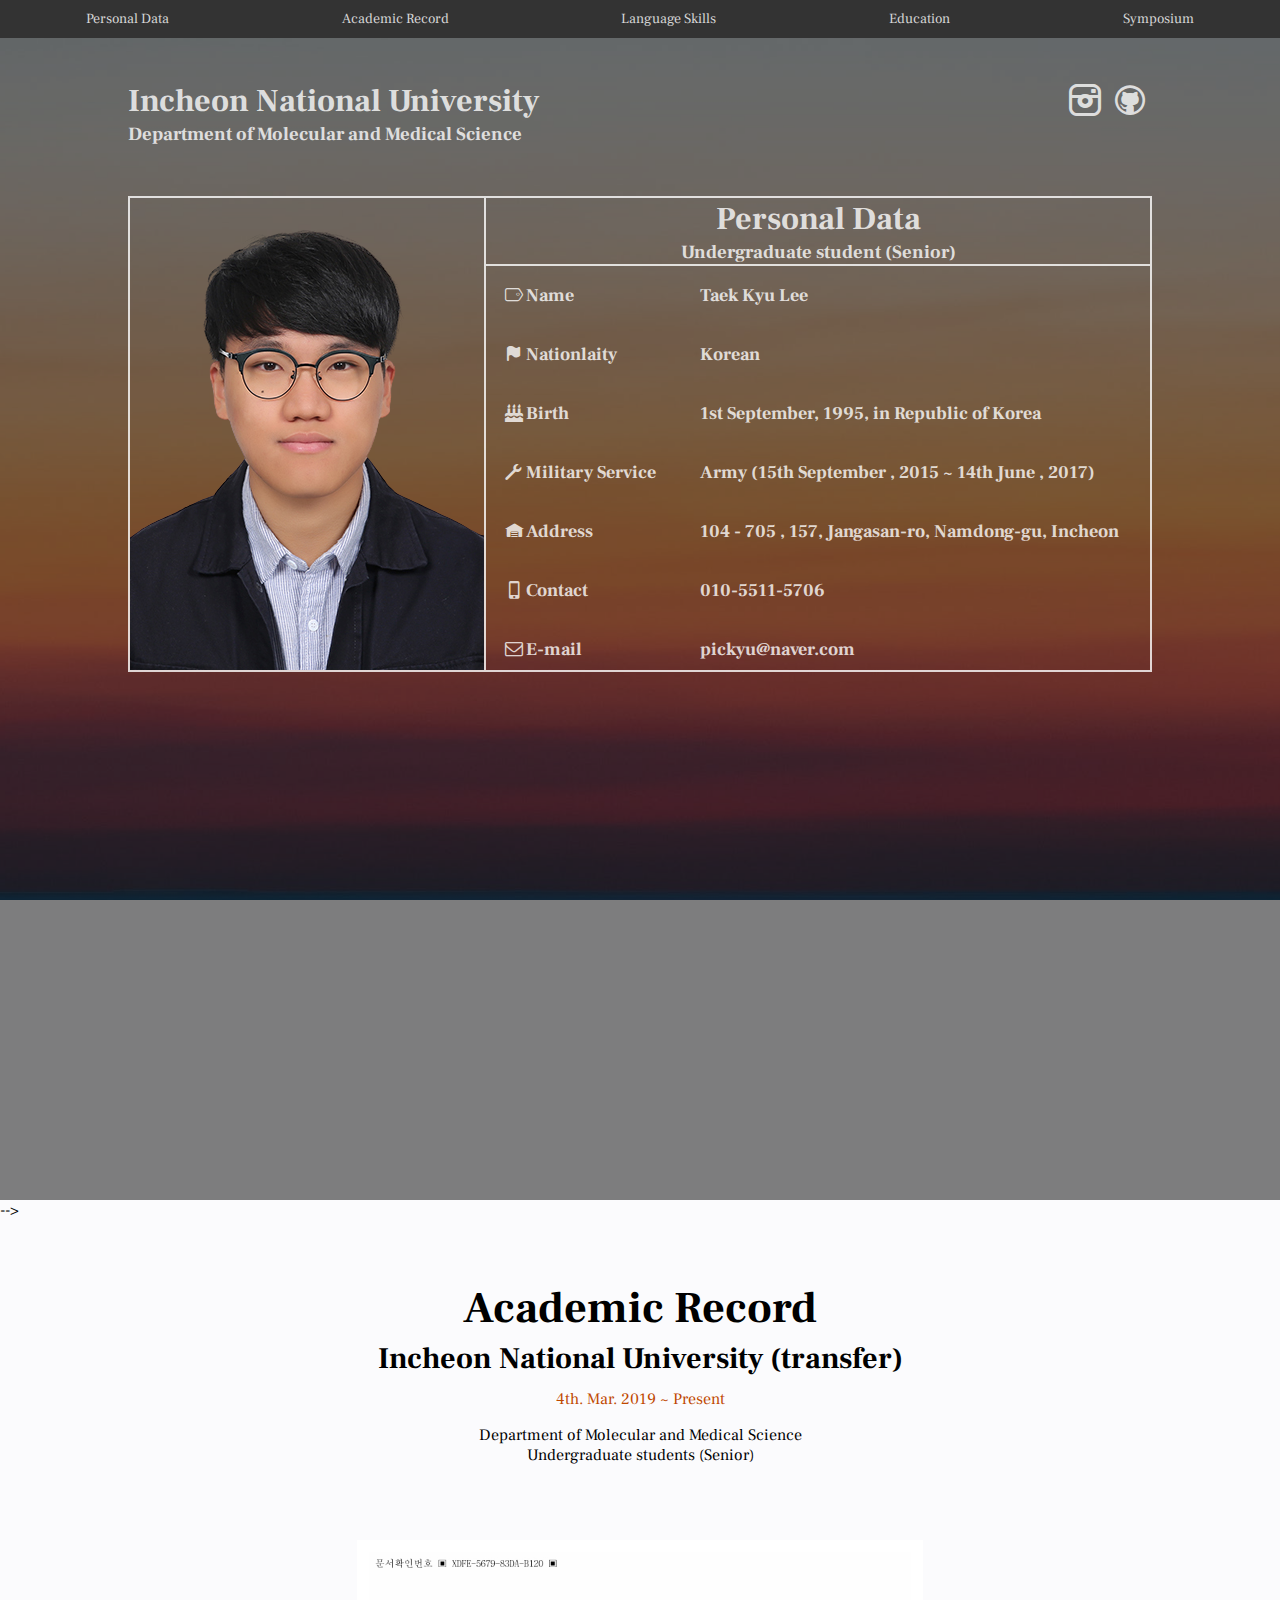
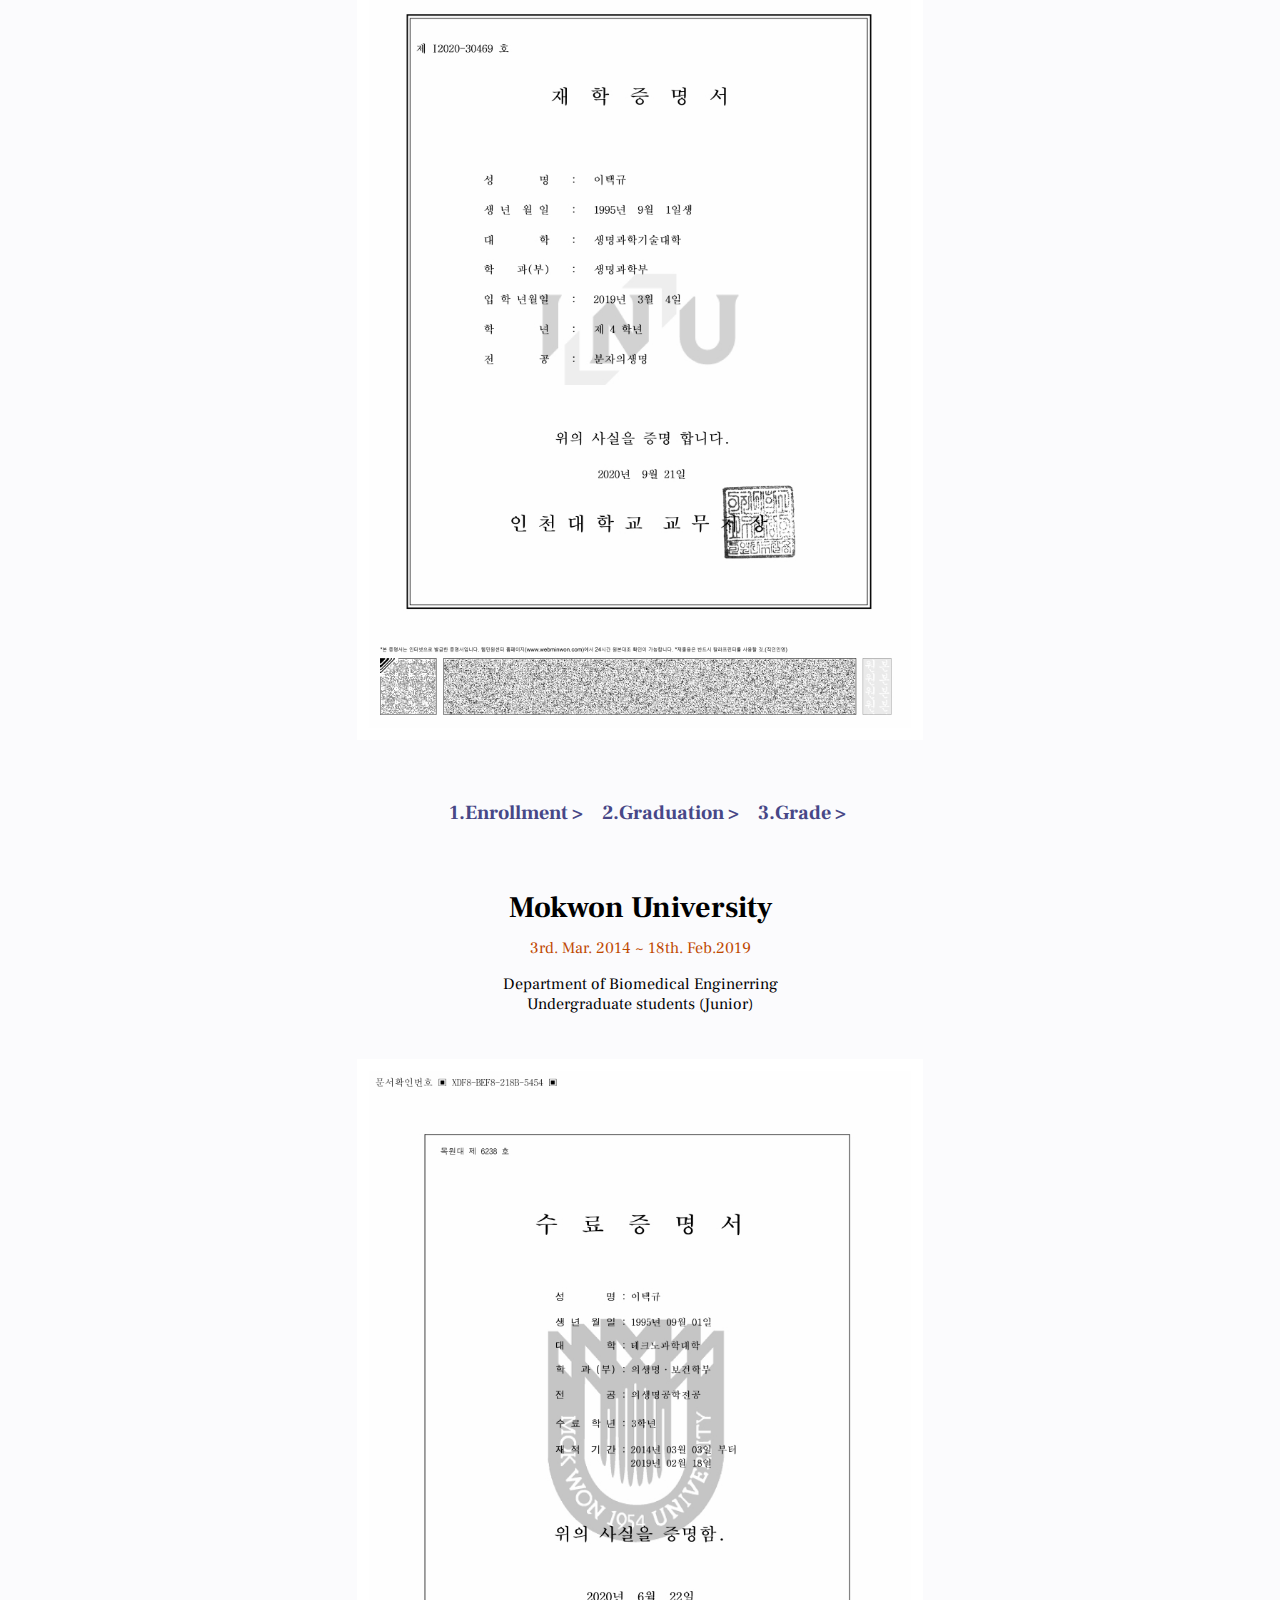
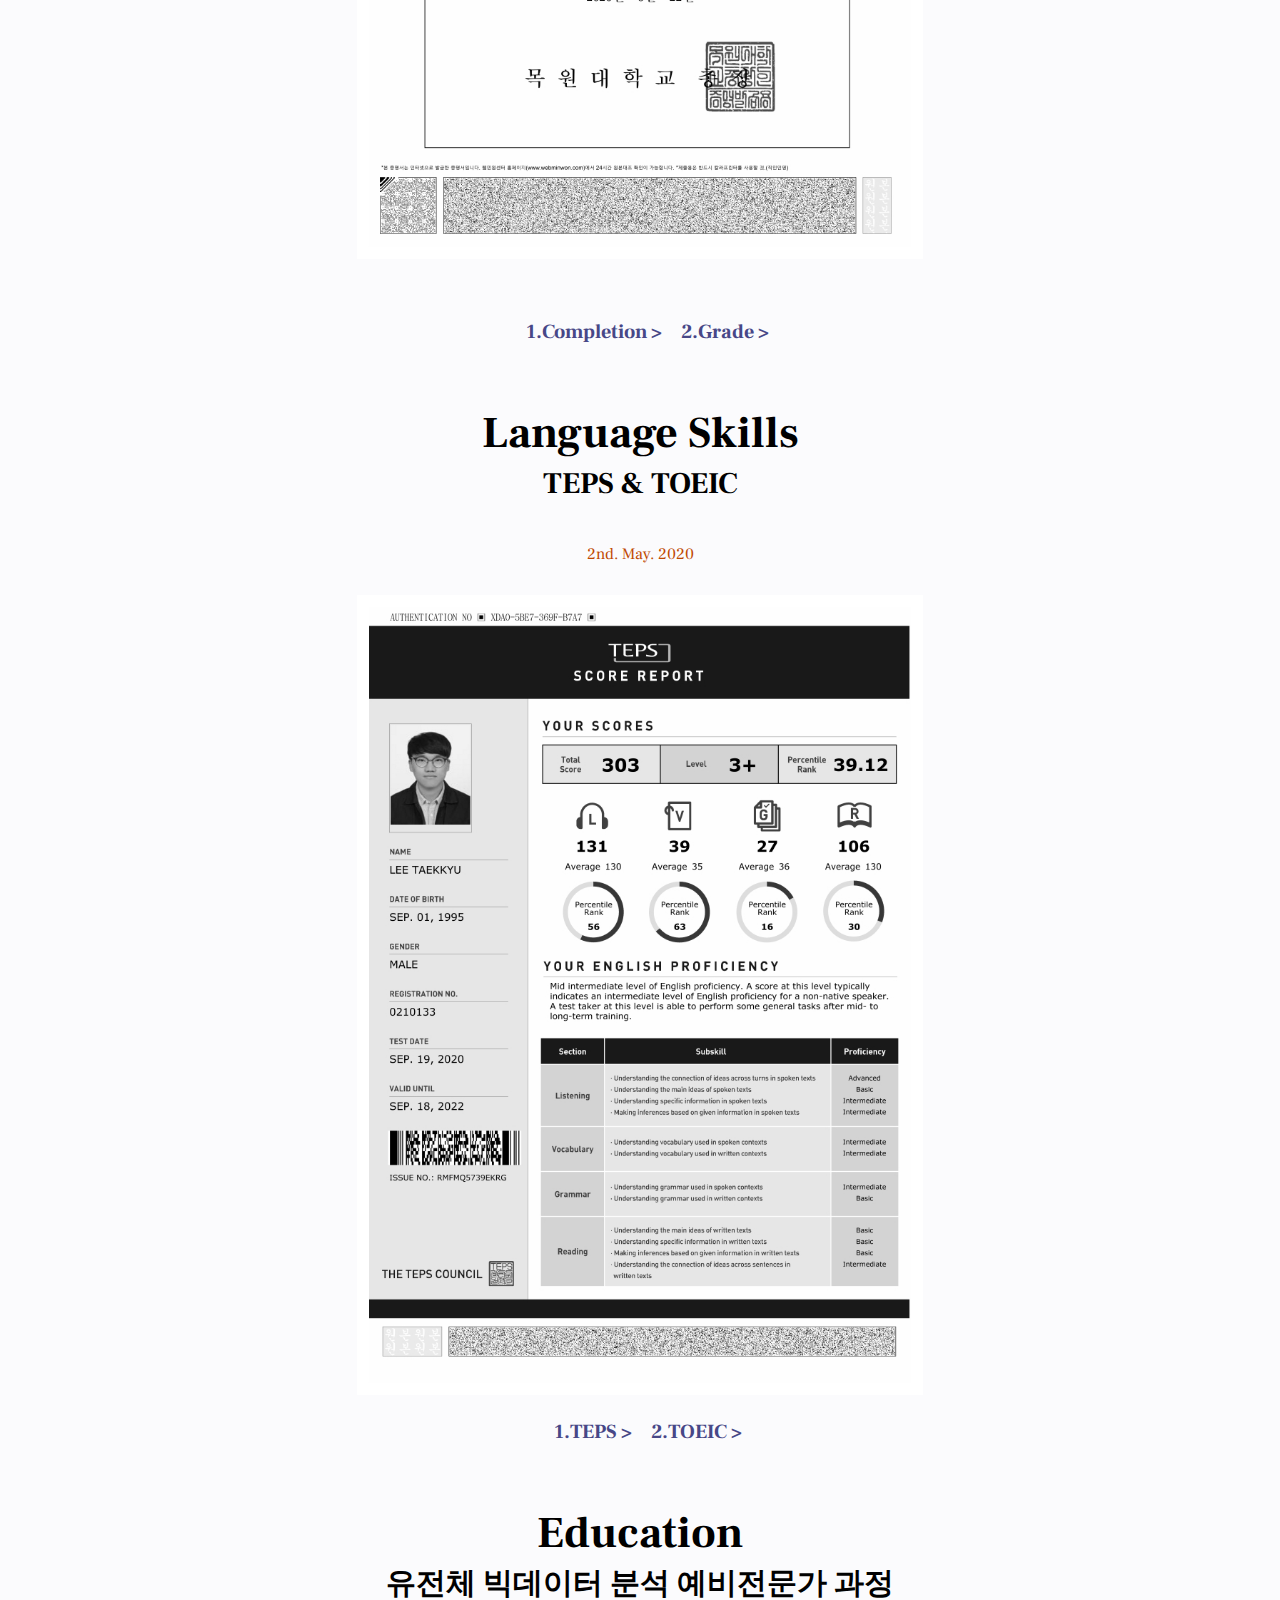
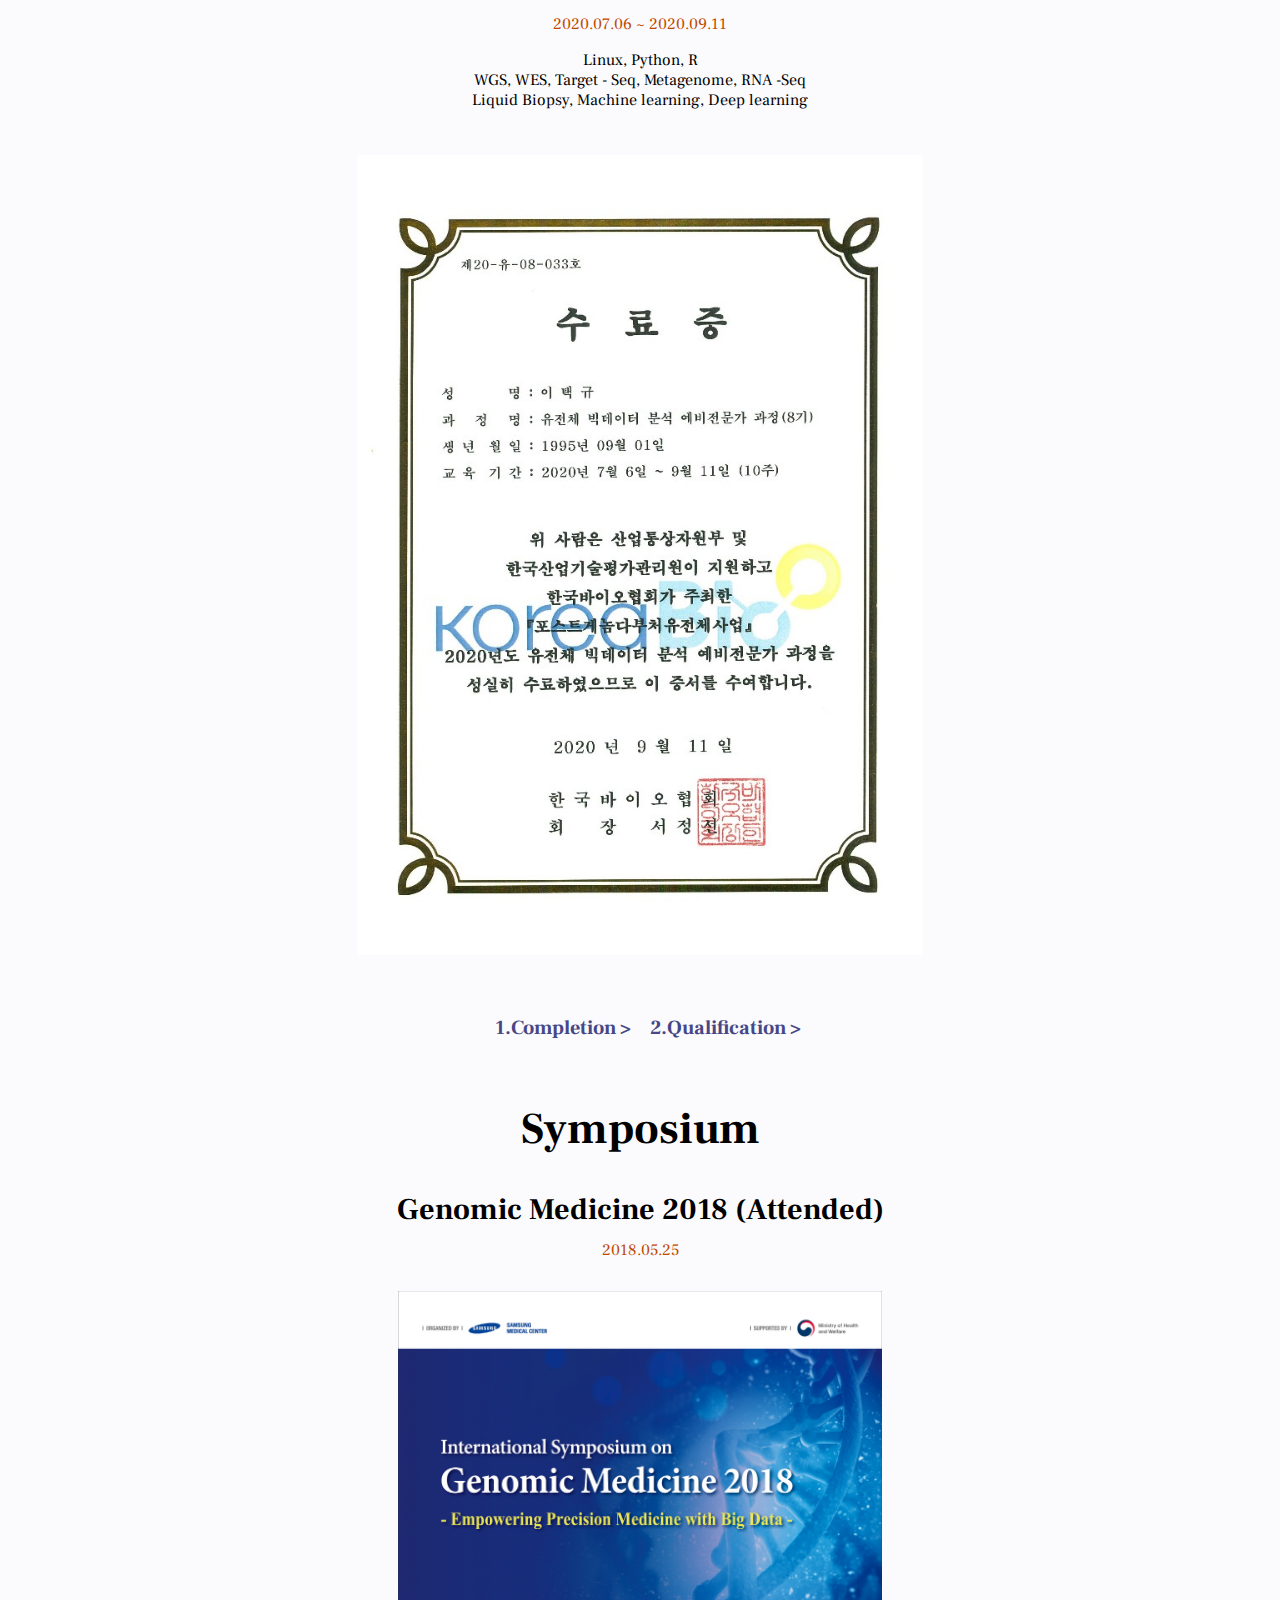
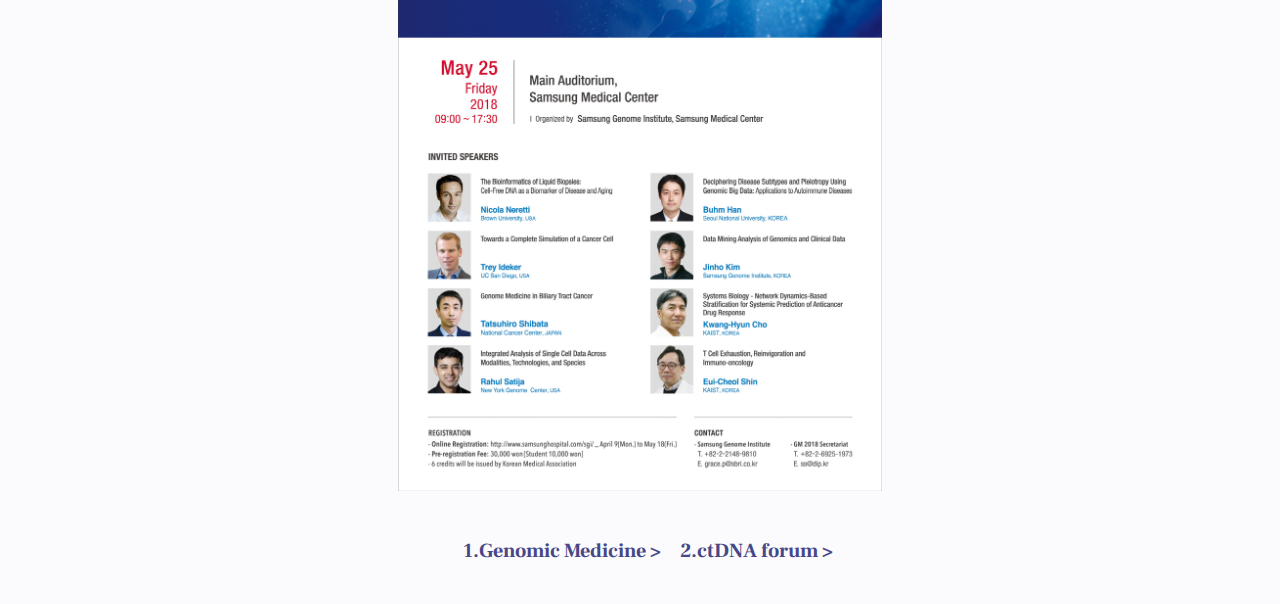
==== commit bdc1fce6: "연세대 지원" ====
--- a/index.html
+++ b/index.html
@@ -1,310 +1,299 @@
-<!DOCTYPE html>
-<html lang="en">
-
-<head>
-	<meta charset="UTF-8">
-	<meta name="viewport" content="width=device-width, initial-scale=1.0">
-	<title>About Lee</title>
-	<link rel="stylesheet" href="style.css">
-	<link href="https://fonts.googleapis.com/css2?family=Frank+Ruhl+Libre&family=Source+Sans+Pro&display=swap" rel="stylesheet">
-	<link rel="stylesheet" href="fontello-481fff8c/css/fontello.css">
-	<link href="https://fonts.googleapis.com/css2?family=Noto+Sans+KR&display=swap" rel="stylesheet">
-	<script src="https://ajax.googleapis.com/ajax/libs/jquery/3.3.1/jquery.min.js">
-	</script>
-	<script>
-		$(document).ready(function(){
-          $("a").on('click', function(event) {
-            if (this.hash !== "") {
-              event.preventDefault();
-              var hash = this.hash;
-              $('html, body').animate({
-                scrollTop: $(hash).offset().top
-              }, 800, function(){
-                window.location.hash = hash;
-              });
-            } 
-          });
-        });
-	</script>
-</head>
-
-<body>
-	<div class="container">
-		<nav>
-			<li><a href="#personal-data">Personal Data</a></li>
-			<li><a href="#self-introduction">Self Introduction</a></li>
-			<li><a href="#academic-record">Academic Record</a></li>
-			<li><a href="#language-skills">Language Skills</a></li>
-			<li><a href="#education">Education</a></li>
-			<li><a href="#symposium">Symposium</a></li>
-		</nav>
-
-		<div id="personal-data">
-			<div class="pd">
-				<div class="line">
-					<h1>Incheon National University <a target="_blank" class="icon-github-circled-alt2" href="https://github.com/lee-taekgyu"></a>
-						<a target="_blank" class="icon-instagram" href="https://www.instagram.com/pickyu_lee/"></a> </h1>
-					<h3 id="red">Department of Molecular and Medical Science</h3>
-				</div>
-				<div class="greet">
-					<img src="images/taek-removebg-preview.png" alt="">
-                    <div class="hello">
-                        <div class="center">
-                            <h1>Personal Data</h1>
-                            <h3>Undergraduate student (Senior)</h3>
-                        </div>
-                                <div class="grid">
-                                    <p class="icon-tag">Name</p>
-                                    <p>Taek Kyu Lee</p>
-                                    <p class="icon-flag-filled">Nationlaity</p>
-                                    <p>Korean</p>
-                                    <p class="icon-birthday">Birth</p>
-                                    <p>1st September, 1995, in Republic of Korea</p>
-                                    <p class="icon-wrench">Military Service</p>
-                                    <p>Army (15th September , 2015 ~ 14th June , 2017)</p>
-                                    <p class="icon-warehouse">Address</p>
-                                    <p>104 - 705 , 157, Jangasan-ro, Namdong-gu, Incheon</p>
-                                    <p class="icon-mobile">Contact</p>
-                                    <p>010-5511-5706</p>
-                                    <p class="icon-mail">E-mail</p>
-                                    <p>pickyu@naver.com</p>
-                                </div>
-                    </div>
-                </div>
-            </div>
-            <div class="overlay"></div>
-        </div>
-
-        <div id="bg">
-            <div id="self-introduction">
-                <div class="flex-column bg">
-                    <h2>Self Introduction</h2>
-                        <!-- <p><span>Incheon National University (transfer)</span></p>
-                        <p class="brown">4th. Mar. 2019 ~ Present</p>
-                        <p class="margin-zero">Department of Molecular and Medical Science</p>
-                        <p class="margin-zero">Undergraduate students (Senior)</p> -->
-                </div>
-    
-                
-                <div class="flex-column bg">
-                    <div id="slide-6">
-                        <input type="radio" name="slide-6" id="slide-61" checked>
-                        <input type="radio" name="slide-6" id="slide-62">
-                        <input type="radio" name="slide-6" id="slide-63">
-                        <input type="radio" name="slide-6" id="slide-64">
-                        <input type="radio" name="slide-6" id="slide-65">
-                        <input type="radio" name="slide-6" id="slide-66">
-                        <input type="radio" name="slide-6" id="slide-67">
-                        
-                        <ul id="start">
-                            <li>
-                                <p><span>1.지원동기</span></p>
-                                <p class="eleven">고려대학교 암 유전체 연구실에서 이루어지는 연구를 통해 빅데이터 수준의 임상정보를 다루고 분석한다면 정밀 의학을 실현할 수 있는 연구자가 될 수 있음을 확신하여 지원하였습니다.
-                                그리고 약물정보를 분석연구와 single - cell sequencing에 대하여 배운다면 치료가 어려운 난치암 및 후기로 진행된 암을 좀 더 효율적으로 치료할 수 있는 방향을 제시하는 연구자가 될 수 있다고 생각하여 지원하였습니다. </p>
-                                <p class="eleven">&nbsp 저는 빅데이터 기술과 생명과학을 융합하여 인간의 유전체를 분석하는 분야를 2018년 삼성서울병원에서 주최한 Genomic medicine 2018 symposium에서 처음 접하게 되었습니다. 심포지엄 참석 이후 관련 내용에 대하여 조사하였습니다. 그리고 생물정보학을 전공하기로 다짐하였습니다. 당시 재학 중이던 학교에서는 생물정보학과 관련된 교과목이 개설되어 있지 않았습니다. 따라서 생물정보학을 구체적으로 배우기 위해 편입을 하였습니다. 편입 이후 관련 수업을 수강하고 유전체 분석 교육 프로그램에 참여하여 유전체 분석가가 되기 위해 노력했습니다.  </p>
-                                <p class="eleven">&nbsp 유전체 분석 교육에서 프로그래밍 언어인 Linux, python, R을 학습하였고 WGS, WES, Target - Seq, RNA - Seq, Metagenome에 대한 실습을 경험했습니다. 또한 특강 형식으로 Liquid Biopsy, Machine/Deep learning에 관한 학습이 이루어졌습니다. 이 교육을 통해 유전체 분석 과정을 이해하였고 이를 활용할 수 있습니다. 그리고 실습 시 서버를 이용하여 데이터를 분석하였고 pipeline을 구축하여 분석에 임하였기 때문에 데이터 전처리 및 분석 과정을 수행할 수 있습니다.</p>
-                                <p class="eleven">&nbsp 위 경험을 토대로 빅데이터 기반의 유전체를 탐구하는 방법에 대하여 심도 있게 배운다면, 인간의 유전체 정보를 좀 더 의미 있는 방향으로 해석할 수 있음을 확신하였습니다. 따라서 대학원에 진학하여 관련된 내용을 배우기를 희망하고 있습니다. 그리고 저의 지식과 경험을 고려대학교 암 유전체 연구실에서 연구하는 분야에 적용하고 활용한다면 훌륭한 유전체 분석가가 될 수 있을 것이라 생각합니다. 또한 실험실에서 저의 역량을 발휘하여 고려대학교 암 유전체 연구실에서 진행하는 발전적이며 혁신적인 연구를 뒷받침할 수 있다는 확신이 들었습니다.</p>
-                            </li>
-                            <li>
-                                <p><span>2.장단점</span></p>
-                                <p class="sub">장점 : 생각하는 습관</p>
-                                <p class="sub">⦁나는 생각한다, 고로 나는 존재한다 - 데카르트</p>
-                                <p class="eleven">저의 장점은 항상 생각하기 위해 노력한다는 점입니다. 이는 생각의 중요성을 깨닫게 되었기 때문입니다. 또한 생각하며 행동하는 것과 아닌 것의 차이는 분명함을 알게 되었기 때문입니다.</p>
-                                <p class="eleven">&nbsp  대학교 입학 후, 용돈과 학교등록금을 보태기 위하여 아르바이트를 했습니다. 아르바이트를 하면서 능동적인 움직임보다는 시키는 대로만 작업을 진행했습니다. 이런 과정이 계속되다 보니 능동적인 행동 및 생각의 결여가 일어났습니다. 비록 단순한 작업일지라도, 생각의 결여는 불필요한 작업을 증가시켰고 발전적인 생각을 가로막았습니다. </p>
-                                <p class="eleven">&nbsp 이 경험을 바탕으로 생각의 중요성에 대하여 알게 되었습니다. 생각하며 행동한다 느꼈지만, 단지 익숙해진 상황에 대처할 수 있는 능력이라는 것을 알았습니다. 그렇기 때문에 새로운 상황과 익숙한 상황에서도 충분한 생각을 통해 행동하려 노력하고 있습니다. 이와 같이 항상 모든 상황에서 생각하려고 한다는 점이 제가 가진 장점이라고 생각합니다.</p>
-                                <p class="sub">단점 : 급한 판단</p>
-                                <p class="sub">⦁결정을 서둘지 말라. 하룻밤을 자고 나면 좋은 지혜가 생긴다. -푸시킨</p>
-                                <p class="eleven">저의 단점은 급한 상황에서 충분한 생각이 이루어지지 않는다는 점입니다.</p>
-                                <p class="eleven">&nbsp  최근 경험을 말씀드리겠습니다. 유전체 분석 교육 중 실제 데이터를 분석하여 보고서를 제한 시간 내에 제출해야 했습니다. 시간에 쫓기다 보니 Metagenome 분석 중, 분석 결과에 필요한 요소를 누락하고 인과 관계를 성립하기 어려웠습니다. 단점을 인지하고 RNA-Seq 분석에서는 무턱대고 시작하기보다는, 배운 내용을 바탕으로 충분히 생각하고 천천히 나아갔습니다. 결과적으로 분석에 알맞은 정보를 종합하여 결론을 도출할 수 있었습니다.</p>
-                                <p class="eleven">&nbsp이 경험을 통해 빠른 판단이 항상 옳은 결과를 가져오진 않는 것을 다시 한번 느꼈습니다. 따라서 급한 상황에서도 차분함을 유지하고, 충분히 생각하며, 제가 가진 장점을 통해 가지고 있는 단점을 극복하려 노력 중입니다.</p>
-                            </li>
-                            <li>
-                                <p><span>3.성장과정</span></p>
-                                <p class="eleven">살면서 자신을 발전시킨 행동이 하나 있습니다. 바로 일기를 쓰는 습관입니다. 일기를 쓰며 일상에 관해 평가하고 생각하는 시간을 가졌습니다. </p>
-                                <p class="eleven">&nbsp 처음 일기를 쓸 때, 시간의 순서에 따라 있었던 일을 나열하였습니다. 시간이 지날수록, 일기를 쓰는 목적에 대하여 생각하였고 이에 따라 일기를 쓰는 방식에 발전이 있었습니다. 그날 있었던 일을 바탕으로 개선해야 할 점, 칭찬할 점, 마음가짐, 목표 등 여러 가지 주제에 관하여 기록하였습니다.</p>
-                                <p class="eleven">&nbsp  이런 과정을 통해 가치관을 확고히 할 수 있었습니다. 그리고 처한 상황이나 가지고 있는 능력을 객관적으로 바라보려는 태도 또한 갖추게 되었습니다. 때문에 문제에 직면했을 때 해결하기 위해 우선적으로 해야 할 일들이 무엇인지 생각을 할 수 있게 되었습니다. 또한 지키지 못할 계획보다는 시간이 걸리더라도 능력에 맞는 계획을 수립하는 습관을 가지게 되었습니다. 그리고 형성된 가치관에 부합하는 행동을 하며 자신을 속이지 않기 위해 노력했습니다.</p>
-                                <p class="eleven">&nbsp그리고 일기를 작성하는 것만큼 작성했던 일기를 다시 읽는 것의 중요성을 느꼈습니다. 일기를 되돌아보며 과거의 다짐했던 것과 목표를 충실히 지키고 있는지 확인할 수 있었기 때문입니다. 이 과정을 통해서 인생을 점검할 수 있었고, 힘든 자신을 위로할 수 있었습니다.</p>
-                                <p class="eleven">&nbsp어쩌면 누군가는 일기를 쓰는 것이 사소한 일이라고 생각할 수 있습니다. 하지만 저는 일기를 쓰며 자신을 반성하고 미래를 계획하는 행동이 모여 가치관을 구성하고 신념을 세울 수 있음을 깨닫게 되었습니다. 따라서 하루도 빠지지 않고 실천하려 노력 중이며 작성한 일기를 통해 하루하루 성장하는 자세를 갖추었습니다.</p>
-                            </li>
-                            <li>
-                                <p><span>4.포부</span></p>
-                                <p class="eleven">고려대학교 암 유전체 연구실에 들어간다면, 빠른 적응력을 바탕으로 교수님 및 실험실 인원들과 좋은 관계를 유지하기 위해 노력하겠습니다. 새로운 환경에서 적응이 일의 효율성에 영향을 미친다고 생각하기 때문입니다. 이런 기본적인 것을 바탕으로 고려대학교 암 유전체 연구실에서 이루고 싶은 것들과 장기적인 미래 계획에 대해 말씀드리겠습니다.</p>
-                                <p class="eleven">&nbsp 첫째, NGS 및 다중 오믹스 기반의 암 유전체 연구 시 유전체 분석 교육 기간 동안 구축했던 pipeline을 활용하여 효율적인 분석 pipeline을 구축해 나가기 위해 노력할 것입니다. 연구실의 연구 목적에 부합한 pipeline을 구축하고 이를 기반으로 암 유천제 연구를 진행하겠습니다.</p>
-                                <p class="eleven">&nbsp 둘째, 재학 기간 동안 데이터를 다루는 능력과 더불어 machine learning 과 deep learning을 학습하여 효율적이고 의미 있는 데이터를 처리 및 분석하겠습니다. 많은 데이터를 machine learning 과 deep learning을 기반으로 한 모델링 및 알고리즘을 통해 처리한다면 의미 있는 정보를 제공할 수 있다고 생각합니다. 구체적으로 유전체 분석을 통한 약물 유전체 맞춤치료 모델, 질병 위험도 예측 모델을 구축할 계획입니다. 또한 이를 기반으로 약물 데이터를 분석하고 약물에 대한 내성 기전을 연구하여 정밀 의학의 발전에 기여하겠습니다.</p>
-                                <p class="eleven">&nbsp 셋째, 연평균 17.6%의 성장률을 보이는 글로벌 단일 세포 분석 시장의 흐름에 맞춰 single cell - Seq에 대한 학습을 할 예정입니다. 단일 세포를 분석하고 이와 관련된 데이터를 구축해 나간다면 암의 혁신적인 탐지 및 암 치료와 관련된 위험을 파악하고 분석할 수 있다고 생각합니다. 샘플에서 얻은 암세포를 통해 암 진화 과정에서 서로 다른 변이를 획득한 클론 집단을 비교 분석하여 암 전이 및 증식에 관련된 데이터를 축적하고 이를 질병의 진단, 스크리닝, 치료 영역에 적용할 수 있도록 학습하겠습니다.</p>
-                                <p class="eleven">&nbsp 넷째, 장기적인 목표는 국내에서 암 연구를 활발히 진행하고 대외적으로도 많은 협력기관과 소통하여 관련된 많은 연구와 사업을 진행하는 국립 암 센터에서 일하는 것입니다. 그중에서도 암 빅데이터 센터에서 국가적인 암 DB를 구축하고 데이터 자원 관련 인프라를 구축하는 일을 목표로 하고 있습니다. NCDC(National cancer data center)에 양질의 암 관련 데이터를 제공하고 많은 이들이 정보를 활용할 수 있게 하고 싶습니다. 의미 있는 유전체 정보는 국가적인 차원에서 중요한 자원으로 여겨지기 때문입니다. 데이터 주권이라는 말이 도래하는 시대에서 많은 데이터를 축적하지 못하고 활용하지 못한다면 국가적 경쟁력 저하로 이어질 수 있기 때문입니다. 따라서 임상정보를 표준화하고 바이오 데이터의 저장, 분석, 활용을 위한 저장소 확충과 온라인 협업 환경을 제공하는 일을 목표로 하고 있습니다.</p>
-                            </li>
-                            <li>
-                                <p><span>5.학업계획</span></p>
-                                <p class="eleven">유전체 분석 교육을 통해 관련된 학문을 배우며 해야 할 일에 대하여 알게 되었습니다. 따라서 이 부분을 인턴십 기간 및 대학원 재학 기간 동안 차근차근 수행해 나갈 예정입니다. 이런 부분에 대한 학습이 이루어진 상태를 가정하고 연구하고 싶은 주제 및 방향에 관하여 말씀드리겠습니다.</p>
-                                <p class="eleven">&nbsp 첫째, 기본적으로 Linux, python pandas 같은 언어를 학습하겠습니다. 교육기간 동안 data frame을 효율적으로 다루는 것의 중요성을 느꼈기 때문입니다. 그리고 데이터를 시각화하는데 많이 사용되는 R 언어에 관한 학습도 병행할 예정입니다. 구체적으로는 자그마한 파일을 파싱 할 때도 항상 코드를 짜며 연습할 것입니다. 다양한 접근으로 같은 결과를 도출하는 연습과 코드를 최대한 간소화하며 방어적 코딩을 할 수 있는 능력을 갖추기 위해 노력하겠습니다. 결과적으로 데이터 분석 준전문가 자격증, 리눅스 마스터 등 프로그래밍 관련 자격증을 취득하여 계획을 실천하겠습니다.</p>
-                                <p class="eleven">&nbsp 둘째, 빅데이터 시대에서 데이터를 효율적으로 처리하기 위한 방법으로 machine learing 과 deep learning 기법이 필수적임을 깨닫게 되었습니다. 따라서 이에 관한 학습도 진행할 예정입니다. 생물학 전공자로써 IT와 관련된 분야를 학습하기 제한적인 상황이었습니다. 하지만 교육 기간 동안 테라젠 바이오 빅데이터 사업부의 팀장님과 이메일을 주고받으며 학습방향에 대해 조언을 구하였습니다. 이를 바탕으로 machine learning 과 deep learning을 학습하여 약물 데이터를 효율적으로 분석할 수 있는 알고리즘 및 모델을 구현해보겠습니다.</p>
-                                <p class="eleven">&nbsp 셋째, 기본적으로 영어에 대학 학습은 꾸준히 해 나갈 생각입니다. GATK Tool을 사용하며 pipe line을 구축하고 옵션을 이해하는 과정에서 영어의 쓰임이 필수적임을 알았습니다. 정확한 tool을 사용하고 올바른 결과를 얻기 위해선 쓰임을 정확히 파악해야 함을 느꼈기 때문입니다. 그리고 앞으로 연구주제를 선정함에 있어서 선행된 연구들을 분석하고 참고하기 위해서는 어학 능력이 무조건적으로 뒷받침되어야 하는 사실을 알았습니다. 때문에 어학공부를 꾸준히 하여 TOEIC, TOFLE, OPIC 같은 어학능력 자격시험에 응시하여 실력을 증명해 보이도록 하겠습니다.</p>
-                                <p class="eleven">&nbsp 넷째, 유전체 분석을 하면서 결과를 해석하기 위해서는 통계학적 지식이 뒷받침되어야 하는 사실을 알았습니다. 분석을 통해 나오는 수치를 해석할 수 있어야 실질적인 분석 결과를 도출할 수 있기 때문입니다. 따라서 통계학 공부를 재학 기간 동안 병행할 예정입니다. 한국형 온라인 공개강좌(K-MOOC)에서 통계학의 이해 Ⅰ, Ⅱ를 수강하며 실력을 향상시키겠습니다. 이해가 가지 않는 부분들은 교수님 및 선배들과 소통하고 질문하여 답을 찾아내도록 노력하겠습니다.</p>
-                            </li>
-                            <li>
-                                <p><span>6.연구계획</span></p>
-                                <p class="eleven">학업계획을 통해 실천한 내용을 바탕으로, 고려대학교 암 유전체 연구실에서 NGS 기반 데이터를 통해 개개인마다 적용되는 약물의 효용성 및 저항성을 판단하는 연구를 진행할 계획입니다. 그리고 신규 약물에 대한 효과를 입증을 하거나 치료 표적을 발굴하는 연구 또한 진행할 계획입니다.</p>
-                                <p class="eleven">&nbsp 최근 신약개발 동향에 관한 글을 참고하면, 글로벌 제약사인 GSK의 유전학 연구소장은 신약 개발 시 유전체 데이터를 기반으로 신약을 개발할 때가 그렇지 않을 때보다 2배 이상 임상시험 성공률이 높다고 발효했으며 신약개발을 위해 유전체 분석 회사에 3350억 원을 투자했습니다. 그리고 영국에서는 10만 명 유전체 프로젝트를 실시하여 얻은 유전체, 임상 데이터를 통해 유전체 기업과 제약사가 협업하여 미래 진단 기술과 신약개발을 위한 연구를 진행하고 있다고 합니다. 국내에서도 이와 마찬가지로 신약개발을 위해 유전체 정보를 활용하고 있습니다. 바이오 빅데이터 구축 시범사업을 운영하며 희귀질환자를 모집하고 총 2만 명 이상의 임상정보와 유전체 데이터를 구축할 예정이며, 또한 K-DNA 사업을 통해 정상인, 암 환자, 희귀질환자를 대상으로 유전체 정보를 수집하고 있습니다. 이와 같이 유전체 데이터의 축적과 활용으로 인한 질병의 치료와 신약개발의 중요성이 세계적으로 대두되고 있습니다.</p>
-                                <p class="eleven">&nbsp 이처럼 유전체 정보는 바이오산업의 성장 동력이 되어가고 있습니다. 이에 따라 저는 빅데이터 수준의 유전체 정보를 효율적으로 처리하여 정밀 의학 발전에 관련된 연구를 진행하고자 합니다. 수많은 사람의 유전체 정보를 바탕으로 수많은 약물의 위험성 및 실효성을 판단하고자 합니다. 이 연구를 통하여 개인마다 부작용이 유발될 수 있는 약물에 대한 위험성 정보를 환자에게 제공하여 알맞은 치료요법을 제시할 수 있는 연구를 진행할 계획입니다. 가장 적합한 약물정보를 제공함으로써 좀 더 진보된 의학과 삶의 질을 개선할 수 있는 방식을 제안해보고 싶습니다.</p>
-                                <p class="eleven">&nbsp 이런 학문적인 발전과 개발 목적은 결국 국민의 건강증진을 위함이며 국민의 삶의 질을 향상시키려는 목적과 부합하기 때문입니다. </p>
-                            </li>
-                            <li>
-                                <p><span>7.자유 기재 사항</span></p>
-                                <p class="eleven">저는 빅데이터 기술과 생명과학을 융합하여 인간의 유전체를 분석하는 분야를 2018년 삼성서울병원에서 주최한 Genomic medicine 2018 symposium에서 처음 접하게 되었습니다. 심포지엄 참석 이후 관련 내용에 대하여 조사하였습니다. 그리고 생물정보학을 전공하기로 다짐하였습니다.</p>
-                                <p class="eleven">&nbsp 당시 재학 중이던 학교에서는 생물정보학과 관련된 교과목이 개설되어 있지 않았습니다. 따라서 생물정보학을 구체적으로 배우기 위해 편입을 하였습니다. 편입 이후 관련 수업을 수강하고 담당 교수님과 상담을 하였습니다. 그리고 멘토링 프로그램을 활용하여 유전체 분석 기업인 3BICS 실무자 분과 이야기를 나누었습니다. 이 과정을 통해서 유전체 분석에 필요한 정보를 얻었습니다.</p>
-                                <p class="eleven">&nbsp 이후 유전체 분석가가 되기 위한 계획을 세웠습니다. 하지만 그 과정에서 처음 접해보는 프로그래밍 언어를 배워야 한다는 것이 가장 큰 두려움으로 다가왔습니다. 하지만 교육을 통한 학습으로 두려움을 무릅쓰고 앞으로 전진하며 꿈을 이루기 위해 노력했습니다. 처음에는 두려웠던 모든 것들이 행동으로 옮기고 실천해보니 충분히 극복 가능함을 알았습니다. 그리고 충분히 해낼 수 있는 가능성을 보았습니다. 그리고 하면 할 수 록 재미를 느꼈습니다.</p>
-                                <p class="eleven">&nbsp 결론적으로 제가 가진 실행력을 통해 난관을 극복할 수 있었고 자신감 또한 얻을 수 있었습니다. 이러한 사실로 미루어볼 때 앞으로 대학원 생활을 하며 어떠한 어려움에 부딪히더라도 충분히 극복할 수 있음을 말씀드리고 싶습니다. 그리고 제가 가진 꿈을 고려대학교 암 유전체 연구실을 통해 실현하고 싶음을 말씀드리고 싶습니다.</p>
-                            </li>
-                        </ul>
-
-                        <label for="slide-61">1.지원동기 ></label>
-                        <label for="slide-62">2.장단점 ></label>
-                        <label for="slide-63">3.성장과정 ></label>
-                        <label for="slide-64">4.포부 ></label>
-                        <label for="slide-65">5.학업계획 ></label>
-                        <label for="slide-66">6.연구계획 ></label>
-                        <br>
-                        <br>
-                        <label for="slide-67">7.자유 기재 사항</label>
-                    </div>
-                </div>
-            </div>
-            
-            <div id="academic-record">
-                <div class="flex-column bg">
-                    <h2>Academic Record</h2>
-                        <p><span>Incheon National University (transfer)</span></p>
-                        <p class="brown">4th. Mar. 2019 ~ Present</p>
-                        <p class="margin-zero">Department of Molecular and Medical Science</p>
-                        <p class="margin-zero">Undergraduate students (Senior)</p>
-                </div>
-    
-                
-                <div class="flex-column bg">
-                    <div id="slide">
-                        <input type="radio" name="slide" id="slide1" checked>
-                        <input type="radio" name="slide" id="slide2">
-                        <input type="radio" name="slide" id="slide3">
-
-                        <ul>
-                            <li><img src="인천재학.jpg" alt=""></li>
-                            <li><img src="인천졸업.jpg" alt=""></li>
-                            <li><img src="인천성적.jpg" alt=""></li>
-                        </ul>
-
-                        <label for="slide1">1.Enrollment ></label>
-                        <label for="slide2">2.Graduation ></label>
-                        <label for="slide3">3.Grade ></label>
-                    </div>
-                </div>
-    
-                <div>
-                    <div class="flex-column bg">
-                        <p><span>Mokwon University</span></p>
-                    <p class="brown">3rd. Mar. 2014 ~ 18th. Feb. 2019</p>
-                    <p class="margin-zero">Department of Biomedical Enginerring</p>
-                    <p class="margin-zero">Undergraduate students (Junior)</p>
-                    </div>
-    
-                    <div class="flex-column">
-                        <div id="slide-2">
-                            <input type="radio" name="slide-2" id="slide-21" checked>
-                            <input type="radio" name="slide-2" id="slide-22">
-    
-                            <ul>
-                                <li><img src="목원수료.jpg" alt=""></li>
-                                <li><img src="목원성적.jpg" alt=""></li>
-                            </ul>
-    
-                            <label for="slide-21">1.Completion ></label>
-                            <label for="slide-22">2.Grade ></label>
-                        </div>
-                    </div>
-    
-                </div>
-            </div>
-    
-            <div id="language-skills">
-                <div class="flex-column bg">
-                    <h2>Language Skills</h2>
-                    <p><span>TEPS & TOEIC</span></p>
-                </div>
-    
-                <div class="flex-column">
-                    <div id="slide-3">
-                        <input type="radio" name="slide-3" id="slide-31" checked>
-                        <input type="radio" name="slide-3" id="slide-32">
-
-                        <ul>
-                            <li><p class="brown">2nd. May. 2020</p><img src="teps.jpg" alt=""></li>
-                            <li><p class="brown">30th. August. 2020</p><img src="toeic.jpg" alt=""></li>
-                        </ul>
-
-                        <label for="slide-31">1.TEPS ></label>
-                        <label for="slide-32">2.TOEIC ></label>
-                    </div>
-                </div>
-            </div>
-    
-            <div id="education">
-                <div class="flex-column bg">
-                    <h2>Education</h2>
-                        <p><span>유전체 빅데이터 분석 예비전문가 과정</span></p>
-                        <p class="brown">6th. Jul. 2020 ~ 11th. Sep. 2020</p>
-                        <p class="margin-zero">Linux, Python, R</p>
-                        <p class="margin-zero">WGS, WES, Target - Seq, Metagenome, RNA -Seq</p>
-                        <p class="margin-zero">Liquid Biopsy, Machine learning, Deep learning</p>
-                </div>
-    
-                <div class="flex-column">
-                    <div id="slide-4">
-                        <input type="radio" name="slide-4" id="slide-41" checked>
-                        <input type="radio" name="slide-4" id="slide-42">
-
-                        <ul>
-                            <li><img src="수료.jpg" alt=""></li>
-                            <li><img src="인증.jpg" alt=""></li>
-                        </ul>
-
-                        <label for="slide-41">1.Completion ></label>
-                        <label for="slide-42">2.Qualification ></label>
-                    </div>
-                </div>
-            </div>
-    
-            <div id="symposium">
-                <div class="flex-column bg">
-                    <h2>Symposium</h2>
-                </div>
-    
-                <div class="flex-column">
-                    <div id="slide-5">
-                        <input type="radio" name="slide-5" id="slide-51" checked>
-                        <input type="radio" name="slide-5" id="slide-52">
-
-                        <ul>
-                            <li>
-                                <p><span>Genomic Medicine 2018 (Attended)</span></p>
-                                <p class="brown">25th. May. 2018</p>
-                                <img src="symposium.jpg" alt="">
-                            </li>
-                            <li>
-                                <p><span>KOGO Genomic Medicine Workshop (Scheduled)</span></p>
-                                <p class="brown">17th. Oct. 2020</p>
-                                <img src="kogo.jpg" alt="">
-                            </li>
-                        </ul>
-
-                        <label for="slide-51">1.Genomic Medicine ></label>
-                        <label for="slide-52">2.KOGO Workshop ></label>
-                    </div>
-                </div>
-            </div>
-        </div>
-
-    </div>
-
-
-</body>
+<!DOCTYPE html>
+<html lang="en">
+<head>
+    <meta charset="UTF-8">
+    <meta name="viewport" content="width=device-width, initial-scale=1.0">
+    <title>About Lee</title>
+    <link rel="stylesheet" href="style.css">
+    <link href="https://fonts.googleapis.com/css2?family=Frank+Ruhl+Libre&family=Source+Sans+Pro&display=swap" rel="stylesheet">
+    <link rel="stylesheet" href="fontello-481fff8c/css/fontello.css">
+    <link href="https://fonts.googleapis.com/css2?family=Noto+Sans+KR&display=swap" rel="stylesheet">
+    <script src="https://ajax.googleapis.com/ajax/libs/jquery/3.3.1/jquery.min.js"></script>
+    <script>
+        $(document).ready(function(){
+          $("a").on('click', function(event) {
+            if (this.hash !== "") {
+              event.preventDefault();
+              var hash = this.hash;
+              $('html, body').animate({
+                scrollTop: $(hash).offset().top
+              }, 800, function(){
+                window.location.hash = hash;
+              });
+            } 
+          });
+        });
+    </script>
+</head>
+<body>
+    <div class="container">
+        <nav>
+            <li><a href="#personal-data">Personal Data</a></li>
+            <!-- <li><a href="#self-introduction">Self Introduction</a></li> -->
+            <li><a href="#academic-record">Academic Record</a></li>
+            <li><a href="#language-skills">Language Skills</a></li>
+            <li><a href="#education">Education</a></li>
+            <li><a href="#symposium">Symposium</a></li>
+        </nav>
+        
+        <div id="personal-data">
+            <div class="pd">
+               <div class="line">
+                <h1>Incheon National University <a target="_blank" class="icon-github-circled-alt2" href="https://github.com/lee-taekgyu"></a> <a target="_blank" class="icon-instagram" href="https://www.instagram.com/pickyu_lee/"></a> </h1>
+                <h3 id="red">Department of Molecular and Medical Science</h3>
+               </div>
+                <div class="greet">
+                    <img src="images/taek-removebg-preview.png" alt="">
+                    <div class="hello">
+                        <div class="center">
+                            <h1>Personal Data</h1>
+                            <h3>Undergraduate student (Senior)</h3>
+                        </div>
+                                <div class="grid">
+                                    <p class="icon-tag">Name</p>
+                                    <p>Taek Kyu Lee</p>
+                                    <p class="icon-flag-filled">Nationlaity</p>
+                                    <p>Korean</p>
+                                    <p class="icon-birthday">Birth</p>
+                                    <p>1st September, 1995, in Republic of Korea</p>
+                                    <p class="icon-wrench">Military Service</p>
+                                    <p>Army (15th September , 2015 ~ 14th June , 2017)</p>
+                                    <p class="icon-warehouse">Address</p>
+                                    <p>104 - 705 , 157, Jangasan-ro, Namdong-gu, Incheon</p>
+                                    <p class="icon-mobile">Contact</p>
+                                    <p>010-5511-5706</p>
+                                    <p class="icon-mail">E-mail</p>
+                                    <p>pickyu@naver.com</p>
+                                </div>
+                    </div>
+                </div>
+            </div>
+            <div class="overlay"></div>
+        </div>
+
+        <!-- <div id="bg">
+            <div id="self-introduction">
+                <div class="flex-column bg">
+                    <h2>Self Introduction</h2>
+                        <!-- <p><span>Incheon National University (transfer)</span></p>
+                        <p class="brown">4th. Mar. 2019 ~ Present</p>
+                        <p class="margin-zero">Department of Molecular and Medical Science</p>
+                        <p class="margin-zero">Undergraduate students (Senior)</p> -->
+                <!-- </div> --> -->
+    
+                
+                <!-- <div class="flex-column bg">
+                    <div id="slide-6">
+                        <input type="radio" name="slide-6" id="slide-61" checked>
+                        <input type="radio" name="slide-6" id="slide-62">
+                        <input type="radio" name="slide-6" id="slide-63">
+                        <input type="radio" name="slide-6" id="slide-64">
+                        <input type="radio" name="slide-6" id="slide-65">
+                        <input type="radio" name="slide-6" id="slide-66">
+                        <input type="radio" name="slide-6" id="slide-67">
+                         -->
+                        <!-- <ul id="start">
+                            <li>
+                                <p><span>1.성장과정</span></p>
+                                <p class="eleven">살면서 자신을 발전시킨 행동이 하나 있습니다. 바로 일기를 쓰는 습관입니다. 일기를 쓰며 일상에 관해 평가하고 생각하는 시간을 가졌습니다. </p>
+                                <p class="eleven">&nbsp 처음 일기를 쓸 때, 시간의 순서에 따라 있었던 일을 나열하였습니다. 시간이 지날수록, 일기를 쓰는 목적에 대하여 생각하였고 이에 따라 일기를 쓰는 방식에 발전이 있었습니다. 그날 있었던 일을 바탕으로 개선해야 할 점, 칭찬할 점, 마음가짐, 목표등 여러가지 주제에 관하여 기록하였습니다. </p>
+                                <p class="eleven">&nbsp 이런 과정을 통해 가치관을 확고히 할 수 있었습니다. 그리고 처한 상황이나 가지고 있는 능력을 객관적으로 바라보려는 태도 또한 갖추게 되었습니다. 때문에 문제에 직면하고 해결하기 위해 우선적으로 해야 할 일들이 무엇인지 생각을 할 수 있게 되었습니다. 또한 지키지 못할 계획보다는 시간이 걸리더라도 능력에 맞는 계획을 수립하는 습관을 가지게 되었습니다. 그리고 형성된 가치관에 부합하는 행동을 하며 자신을 속이지 않기 위해 노력했습니다. 그리고 일기를 작성하는 것이 끝이 아니라 작성했던 일기를 다시 읽는 것의 중요성을 느꼈습니다. 일기를 되돌아보며 과거의 다짐했던 것과 목표를 충실히 지키고 있는지 확인할 수 있었습니다. 이 과정을 통해서 인생을 점검할 수 있었고, 힘든 자신을 위로할 수 있었습니다.</p>
+                                <p class="eleven">&nbsp 어쩌면 누군가는 일기를 쓰는 것이 사소한 일이라고 생각할 수 있습니다. 하지만 저는 일기를 쓰며 자신을 반성하고 미래를 계획하는 행동이 모여 가치관을 구성하고 신념을 세울 수 있음을 깨닫게 되었습니다. 따라서 하루도 빠지지 않고 실천하려 노력 중이며 작성한 일기를 통해 하루하루 성장하는 자세를 갖추었습니다.</p>
+                            </li>
+                            <li>
+                                <p><span>2.장단점</span></p>
+                                <p class="sub">장점 : 생각하는 습관</p>
+                                <p class="sub">⦁나는 생각한다, 고로 나는 존재한다 - 데카르트</p>
+                                <p class="eleven">저의 장점은 항상 생각하기 위해 노력한다는 점입니다. 이는 생각의 중요성을 깨닫게 되었기 때문입니다. 또한 생각하며 행동하는 것과 아닌 것의 차이는 분명함을 알게 되었기 때문입니다.</p>
+                                <p class="eleven">&nbsp  대학교 입학 후, 용돈과 등록금을 보태기 위하여 방학 때마다 시화공단에서 장비 조립 아르바이트를 시작했습니다. 장비를 만드는데 필요한 부품을 조립하면서 능동적으로 움직이지 않고 시키는 부분만 작업을 수행하였습니다. 이런 과정이 계속되다 보니 생각이 결여되었습니다. 때로는 누군가 작업을 지시하지 않아도 능동적으로 처리해야 할 필요가 있었습니다. 하지만 생각이 결여된 채로 작업에 임하다 보니 능동적인 행동이 수반되지 않았습니다. 이런 상황에서 생각 없이 이루어지는 행동에는 발전적인 생각이 뒤따르지 않는다는 것뿐만 아니라 불필요한 작업을 증가시키는 것을 느꼈습니다.</p>
+                                <p class="eleven">&nbsp 이 경험을 바탕으로 생각의 중요성에 대하여 알게 되었습니다. 일상을 살면서 생각하며 행동한다 느꼈지만, 단지 익숙해진 상황에 대처할 수 있는 능력이라는 것을 알았습니다. 때문에 새로운 상황과 익숙한 상황에서도 충분한 생각을 통해 행동하려 노력하고 있습니다. 이와 같이 항상 모든 상황에서 생각하려고 한다는 점이 제가 가진 장점이라고 생각합니다.</p>
+                                <p class="sub">단점 : 급한 판단</p>
+                                <p class="sub">⦁결정을 서둘지 말라. 하룻밤을 자고 나면 좋은 지혜가 생긴다. -푸시킨</p>
+                                <p class="eleven">&nbsp 반면 저의 단점은 급한 상황에서 충분한 생각이 이루어지지 않는다는 점입니다. 여유 있고 충분히 생각할 수 있는 상황에서는 차분히 생각을 한 뒤 행동에 옮길 수 있었습니다. 하지만 빠른 판단력이 요구되는 상황에서는 생각하려는 행동이 부족하다 느꼈습니다. 긴급한 상황에서 빠른 판단으로 조금이라도 빨리 행동에 옮겨야 한다고 생각하기 때문입니다. 하지만 긴급한 상황에서 빠르게 판단하는 점이 항상 옳은 결과만을 도출하지 못하는 것을 깨닫게 되었습니다.</p>
+                                <p class="eleven">&nbsp  우연한 계기로 넛지라는 책을 읽은 뒤, 단점을 극복할 수 있는 방안을 생각할 수 있었습니다. 유연한 개입으로 문제를 극복할 수 있는 방안에 대해 알게 되었고 계속 노력 중입니다. 급박한 상황에서도 마음속으로 셋을 세면 이 행동을 통해서 생각을 해야 한다는 것을 머릿속에 떠올리게 합니다. 결과적으로 제 자신에게 생각을 할 시간을 주었고, 조금 더 차분하게 상황을 판단할 수 있었습니다. 이 방식으로 완전하진 않지만 단점을 극복하려 꾸준히 노력 중입니다.</p>
+                            </li> -->
+                            <!-- <li>
+                                <p><span>3.지원동기</span></p>
+                                <p class="eleven">고려대학교 암 유전체 연구실이 NGS 및 다중 오믹스 기반의 암 유전체 연구를 수행하고 있다는 점과 여러 협력기관과 협업하여 연구를 진행한다는 점에서 제가 가진 역량을 제대로 펼칠 수 있는 연구실이라 확신하였기 때문에 지원하게 되었습니다. 그리고 Genomics 기반 약물 데이터를 연구 및 분석하는 연구를 진행하고 있기 때문에 저의 관심분야인 Machine learning 과 Deep learning을 충분히 학습하고 적용한다면 약물 유전체 맞춤치료 모델을 구현할 수 있다고 생각했기 때문입니다.</p>
+                                <p class="eleven">&nbsp 저는 한국 바이오협회에서 주관한 유전체 분석 예비 전문가 과정에 참여하여 NGS 분석에 관하여 학습하였습니다. 프로그래밍 언어인 Linux, Python, R을 학습하였고 WGS, WES, Target-Seq, RNA-Seq, Metagenome에 대한 실습을 경험했습니다. 또한 특강 형식으로 Liquid Biopsy, Machine/Deep learning에 관하여 학습하였습니다. 따라서 유전체 데이터를 구성하는 파일 형식을 이해하고 있으며 이를 활용할 수 있습니다. 그리고 실습 시 서버를 이용하여 데이터를 분석하였고 실제 pipeline을 구축하여 분석에 임하였기 때문에 데이터 전처리 및 분석 과정을 수행할 수 있습니다.</p>
+                                <p class="eleven">&nbsp  위 경험을 토대로 빅데이터 기반의 유전체를 탐구하는 방법에 대하여 심도 있게 배운다면, 인간의 유전체를 좀 더 의미 있는 방향으로 해석할 수 있음을 확신하였습니다. 따라서 대학원에 진학하여 관련된 내용을 배우기를 희망하고 있습니다. 그리고 저의 지식과 경험을 고려대학교 암 유전체 연구실에서 연구하는 분야에 적용하고 활용한다면 훌륭한 유전체 분석가가 될 수 있을 것이라 생각합니다. 또한 실험실에서 저의 역량을 발휘하여 Cancer Genomics Lab에서 진행하는 발전적이며 혁신적인 연구를 뒷받침할 수 있다는 확신이 들었습니다.</p>
+                            </li>
+                            <li>
+                                <p><span>4.포부</span></p>
+                                <p class="eleven">고려대학교 암 유전체 연구실에 들어간다면, 빠른 적응력을 바탕으로 교수님 및 실험실 인원들과 좋은 관계를 유지하기 위해 노력하겠습니다. 새로운 환경에서 적응이 일의 효율성에 영향을 미친다고 생각하기 때문입니다. 이런 기본적인 것을 바탕으로 고려대학교 암 유전체 연구실에서 이루고 싶은 것들과 장기적인 미래 계획에 대해 말씀드리겠습니다. </p>
+                                <p class="eleven">&nbsp 첫째, NGS 및 다중 오믹스 기반의 암 유전체 연구 시 유전체 분석 교육 기간 동안 구축했던 pipeline을 활용하여 효율적인 분석 pipeline을 구축해 나가기 위해 노력할 것입니다. 연구실의 연구 목적에 부합한 pipeline을 구축하고 이를 기반으로 암 유천제 연구를 진행하겠습니다.</p>
+                                <p class="eleven">&nbsp 둘째, 재학 기간 동안 데이터를 다루는 능력과 더불어 machine learning 과 deep learing을 학습하여 효율적이고 의미 있는 데이터를 처리 및 분석하겠습니다. 많은 데이터를 machine learning 과 deep learning을 기반으로 한 모델링 및 알고리즘을 통해 처리한다면 의미 있는 정보를 제공할 수 있다고 생각합니다. 구체적으로 유전체 분석을 통한 약물 유전체 맞춤치료 모델, 질병 위험도 예측 모델을 구축할 계획입니다. 또한 이를 기반으로 약물 데이터를 분석하고 약물에 대한 내성 기전을 연구하여 정밀 의학의 발전에 기여하겠습니다.</p>
+                                <p class="eleven">&nbsp 셋째, 연평균 17.6%의 성장률을 보이는 글로벌 단일 세포 분석 시장의 흐름에 맞춰 single cell - Seq에 대한 학습을 할 예정입니다. 단일 세포를 분석하고 이와 관련된 데이터를 구축해 나간다면 암의 혁신적인 탐지 및 암 치료와 관련된 위험을 파악하고 분석할 수 있다고 생각합니다. 때문에 single cell - Seq의 중요도를 높이 평가하여 겸손한 태도로 배우려 노력하겠습니다. 아직 잘 모르는 분야인 만큼 겸손한 태도로 임하겠습니다.</p>
+                                <p class="eleven">&nbsp 넷째, 장기적인 목표는 국내에서 암 연구를 활발히 진행하고 대외적으로도 많은 협력기관과 소통하여 관련된 많은 연구와 사업을 진행하는 국립 암 센터에서 일하는 것입니다. 그중에서도 암 빅데이터 센터에서 국가적인 암 DB를 구축하고 데이터 자원 관련 인프라를 구축하는 일을 목표로 하고 있습니다. NCDC(National cancer data center)에 양질의 암 관련 데이터를 제공하고 많은 이들이 정보를 활용할 수 있게 하고 싶습니다. 왜냐하면 의미 있는 유전체 정보는 국가적인 차원에서 중요한 자원으로 여겨지기 때문입니다. 데이터 주권이라는 말이 도래하는 시대에서 많은 데이터를 축적하지 못하고 활용하지 못한다면 국가적 경쟁력 저하로 이어질 수 있기 때문입니다. 따라서 임상정보를 표준화하고 바이오 데이터의 저장, 분석, 활용을 위한 저장소 확충과 온라인 협업 환경을 제공하는 일을 목표로 하고 있습니다.</p>
+                            </li>
+                            <li>
+                                <p><span>5.수학계획</span></p>
+                                <p class="eleven">유전체 분석 교육을 통해 관련된 학문을 배우며 여러 가지 느낀 점이 있고 해야 할 일에 대하여 알게 되었습니다. 따라서 이 부분을 인턴십 기간 및 대학원 재학 기간 동안 차근차근 수행해 나갈 예정입니다. 이런 부</p>
+                                <p class="eleven">&nbsp 첫째, 교육기간 동안 data frame을 효율적으로 다루는 것의 중요성을 느꼈습니다. 기본적으로 Linux 학습이 이루어지는 상태에서 python pandas 같은 언어를 학습하겠습니다. 그리고 데이터를 시각화하는데 많이 사용되는 R 언어에 관한 학습도 병행할 예정입니다. 구체적으로는 자그마한 파일을 파싱 할 때도 항상 코드를 짜면서 연습할 것입니다. 다양한 접근으로 같은 결과를 도출하는 연습과 코드를 최대한 간소화하며 방어적 코딩을 할 수 있는 능력을 갖추기 위해 노력하겠습니다.</p>
+                                <p class="eleven">&nbsp 둘째. 빅데이터 시대에서 데이터를 효율적으로 처리하기 위한 방법으로 machine learing 과 deep learning 기법이 필수적임을 깨닫게 되었습니다. 생물학 전공자로써 IT와 관련된 분야를 학습하기 제한적인 상황이었습니다. 하지만 교육 기간 동안 테라젠 바이오 빅데이터 사업부의 팀장님과 이메일을 주고받으며 학습방향에 대해 조언을 구하였습니다. 이를 바탕으로 machine learning 과 deep learning을 활용하여 약물 데이터를 효율적으로 분석할 수 있는 알고리즘 및 모델을 구현할 계획입니다. 이 모델을 구현함으로써 약물 유전체 맞춤 치료를 실현할 계획입니다.</p>
+                                <p class="eleven">&nbsp 셋째, 기본적으로 영어에 대학 학습은 꾸준히 해 나갈 생각입니다. GATK Tool을 사용하며 pipe line을 구축하고 옵션을 이해하는 과정에서 영어의 쓰임이 필수적임을 알았습니다. 정확한 tool을 사용하고 올바른 결과를 얻기 위해선 쓰임을 정확히 파악해야 함을 느꼈기 때문입니다. 그리고 앞으로 연구주제를 선정함에 있어서 선행된 연구들을 분석하고 참고하기 위해서는 어학 능력이 무조건적으로 뒷받침되어야 하는 사실을 알았습니다. 때문에 어학공부를 꾸준히 하여 TOEIC, TOFLE, OPIC 같은 어학능력 자격시험에 응시하여 실력을 증명해 보이도록 하겠습니다. </p>
+                                <p class="eleven">&nbsp 넷째. 유전체 분석을 하면서 결과를 해석하기 위해서는 통계학적 지식이 뒷받침되어야 하는 사실을 알았습니다. 분석을 통해 나오는 수치를 해석할 수 있어야 실질적인 분석 결과를 도출할 수 있기 때문입니다. 따라서 통계학 공부를 재학 기간 동안 병행할 예정입니다. 한국형 온라인 공개강좌(K-MOOC)에서 통계학의 이해 Ⅰ, Ⅱ를 수강하며 실력을 향상시키겠습니다. 이해가 가지 않는 부분들은 교수님 및 선배들과 소통하고 질문하여 답을 찾아내도록 노력하겠습니다.</p>
+                                <p class="eleven">&nbsp 위의 내용을 학습하고 습득하여 최종적으로는 NGS를 기반으로 얻은 데이터를 통해 개개인마다 적용되는 약물의 효용성 및 저항성을 판단하는 모델을 구현할 계획입니다. 그리고 신규 약물에 대한 효과를 입증을 하거나 치료 표적을 발굴하는 모델을 구현할 계획입니다. 이런 학문적인 발전과 개발 목적은 결국 국민의 건강증진을 위함이며 국민의 삶의 질을 향상시키려는 목적과 부합하기 때문입니다.</p>
+                            </li>
+                            <li>
+
+                            </li>
+                            <li>
+                                <p><span>6.자유 기재 사항</span></p>
+                                <p class="eleven">저는 빅데이터 기술과 생명과학을 융합하여 인간의 유전체를 분석하는 분야를 2018년 삼성서울병원에서 주최한 Genomic medicine 2018 symposium에서 처음 접하게 되었습니다. 심포지엄 참석 이후 관련 내용에 대하여 조사하였습니다, 그리고 생물정보학을 전공하기로 다짐하였습니다.</p>
+                                <p class="eleven">&nbsp 당시 재학 중이던 학교에서는 생물정보학과 관련된 교과목이 개설되어 있지 않았습니다. 따라서 생물정보학을 구체적으로 배우기 위해 편입을 하였습니다. 편입 이후 관련 수업을 수강하고 담당 교수님과 상담을 하였습니다. 그리고 멘토링 프로그램을 활용하여 유전체 분석 기업인 3BICS 실무자 분과 이야기를 나누었습니다. 이 과정을 통해서 유전체 분석에 필요한 정보를 얻었습니다.</p>
+                                <p class="eleven">&nbsp 이후 유전체 분석가가 되기 위한 계획을 세웠습니다. 하지만 그 과정에서 처음 접해보는 프로그래밍 언어를 배워야 한다는 것이 가장 큰 두려움으로 다가왔습니다. 하지만 교육을 통한 학습으로 두려움을 무릅쓰고 앞으로 전진하며 꿈을 이루기 위해 노력했습니다. 처음에는 두려웠던 모든 것들이 행동으로 옮기고 실천해보니 충분히 극복 가능함을 알았습니다. 그리고 충분히 해낼 수 있는 가능성을 보았습니다. 그리고 하면 할 수 록 재미를 느꼈습니다.</p>
+                                <p class="eleven">&nbsp 결론적으로 제가 가진 실행력을 통해 난관을 극복할 수 있었고 자신감 또한 얻을 수 있었습니다. 이러한 사실로 미루어볼 때 앞으로 대학원 생활을 하며 어떠한 어려움에 부딪히더라도 충분히 극복할 수 있음을 말씀드리고 싶습니다. 그리고 제가 가진 꿈을 고려대학교 암 유전체 연구실을 통해 실현하고 싶음을 말씀드리고 싶습니다.</p>
+                            </li>
+                        </ul>
+
+                        <label for="slide-61">1.성장과정 ></label>
+                        <label for="slide-62">2.장단점 ></label>
+                        <label for="slide-63">3.지원동기 ></label>
+                        <label for="slide-64">4.포부 ></label>
+                        <label for="slide-65">5.학업계획 ></label>
+                        <label for="slide-66">5.연구계획 ></label>
+                        <br>
+                        <br>
+                        <label for="slide-67">6.자유 기재 사항</label>
+                    </div>
+                </div>
+            </div> -->
+            
+            <div id="academic-record">
+                <div class="flex-column bg">
+                    <h2>Academic Record</h2>
+                        <p><span>Incheon National University (transfer)</span></p>
+                        <p class="brown">4th. Mar. 2019 ~ Present</p>
+                        <p class="margin-zero">Department of Molecular and Medical Science</p>
+                        <p class="margin-zero">Undergraduate students (Senior)</p>
+                </div>
+    
+                
+                <div class="flex-column bg">
+                    <div id="slide">
+                        <input type="radio" name="slide" id="slide1" checked>
+                        <input type="radio" name="slide" id="slide2">
+                        <input type="radio" name="slide" id="slide3">
+
+                        <ul>
+                            <li><img src="인천재학.jpg" alt=""></li>
+                            <li><img src="인천졸업.jpg" alt=""></li>
+                            <li><img src="인천성적.jpg" alt=""></li>
+                        </ul>
+
+                        <label for="slide1">1.Enrollment ></label>
+                        <label for="slide2">2.Graduation ></label>
+                        <label for="slide3">3.Grade ></label>
+                    </div>
+                </div>
+    
+                <div>
+                    <div class="flex-column bg">
+                        <p><span>Mokwon University</span></p>
+                    <p class="brown">3rd. Mar. 2014 ~ 18th. Feb.2019</p>
+                    <p class="margin-zero">Department of Biomedical Enginerring</p>
+                    <p class="margin-zero">Undergraduate students (Junior)</p>
+                    </div>
+    
+                    <div class="flex-column">
+                        <div id="slide-2">
+                            <input type="radio" name="slide-2" id="slide-21" checked>
+                            <input type="radio" name="slide-2" id="slide-22">
+    
+                            <ul>
+                                <li><img src="목원수료.jpg" alt=""></li>
+                                <li><img src="목원성적.jpg" alt=""></li>
+                            </ul>
+    
+                            <label for="slide-21">1.Completion ></label>
+                            <label for="slide-22">2.Grade ></label>
+                        </div>
+                    </div>
+    
+                </div>
+            </div>
+    
+            <div id="language-skills">
+                <div class="flex-column bg">
+                    <h2>Language Skills</h2>
+                    <p><span>TEPS & TOEIC</span></p>
+                </div>
+    
+                <div class="flex-column">
+                    <div id="slide-3">
+                        <input type="radio" name="slide-3" id="slide-31" checked>
+                        <input type="radio" name="slide-3" id="slide-32">
+
+                        <ul>
+                            <li><p class="brown">2nd. May. 2020</p><img src="teps.jpg" alt=""></li>
+                            <li><p class="brown">30th. August. 2020</p><img src="toeic.jpg" alt=""></li>
+                        </ul>
+
+                        <label for="slide-31">1.TEPS ></label>
+                        <label for="slide-32">2.TOEIC ></label>
+                    </div>
+                </div>
+            </div>
+    
+            <div id="education">
+                <div class="flex-column bg">
+                    <h2>Education</h2>
+                        <p><span>유전체 빅데이터 분석 예비전문가 과정</span></p>
+                        <p class="brown">2020.07.06 ~ 2020.09.11</p>
+                        <p class="margin-zero">Linux, Python, R</p>
+                        <p class="margin-zero">WGS, WES, Target - Seq, Metagenome, RNA -Seq</p>
+                        <p class="margin-zero">Liquid Biopsy, Machine learning, Deep learning</p>
+                </div>
+    
+                <div class="flex-column">
+                    <div id="slide-4">
+                        <input type="radio" name="slide-4" id="slide-41" checked>
+                        <input type="radio" name="slide-4" id="slide-42">
+
+                        <ul>
+                            <li><img src="수료.jpg" alt=""></li>
+                            <li><img src="인증.jpg" alt=""></li>
+                        </ul>
+
+                        <label for="slide-41">1.Completion ></label>
+                        <label for="slide-42">2.Qualification ></label>
+                    </div>
+                </div>
+            </div>
+    
+            <div id="symposium">
+                <div class="flex-column bg">
+                    <h2>Symposium</h2>
+                </div>
+    
+                <div class="flex-column">
+                    <div id="slide-5">
+                        <input type="radio" name="slide-5" id="slide-51" checked>
+                        <input type="radio" name="slide-5" id="slide-52">
+
+                        <ul>
+                            <li>
+                                <p><span>Genomic Medicine 2018 (Attended)</span></p>
+                                <p class="brown">2018.05.25</p>
+                                <img src="symposium.jpg" alt="">
+                            </li>
+                            <li>
+                                <p><span>ctDNA forum (Schelduled)</span></p>
+                                <p class="brown">2020.10.30</p>
+                                <img src="DNA forum.jpg" alt="">
+                            </li>
+                        </ul>
+
+                        <label for="slide-51">1.Genomic Medicine ></label>
+                        <label for="slide-52">2.ctDNA forum ></label>
+                    </div>
+                </div>
+            </div>
+        </div>
+
+    </div>
+
+
+</body>
 </html>--- a/style.css
+++ b/style.css
@@ -1,867 +1,842 @@
-h1,h2,h3{
-    margin: 0%;
-    color: rgba(255, 255, 255, 0.8)
-}
-
-body{
-    margin: 0%;
-    font-family: 'Frank Ruhl Libre', serif;
-}
-
-.container{
+h1,
+h2,
+h3 {
+  margin: 0%;
+  color: rgba(255, 255, 255, 0.8);
+}
+
+body {
+  margin: 0%;
+  font-family: "Frank Ruhl Libre", serif;
+  background-color: #fbfbfd;
+}
+
+.container {
+  display: flex;
+  flex-direction: column;
+}
+
+.container nav {
+  display: flex;
+  justify-content: space-around;
+  width: 100%;
+  background-color: #333333;
+  position: absolute;
+  position: fixed;
+  z-index: 2;
+}
+
+.container nav li {
+  display: inline-block;
+  padding-top: 10px;
+  padding-bottom: 10px;
+}
+
+.container nav li a {
+  text-decoration: none;
+  color: #d6d6d6;
+  font-size: 14px;
+  float: right;
+}
+
+.container nav li a:hover {
+  color: rgba(255, 255, 255, 1);
+  transition-property: all;
+  transition-duration: 0.3s;
+}
+
+#personal-data {
+  position: relative;
+  width: 100%;
+  height: 80vh;
+  background-image: url("back.png");
+  background-repeat: no-repeat;
+  background-position: top;
+  background-size: cover;
+  background-attachment: fixed;
+}
+
+#personal-data a {
+  float: right;
+}
+
+.pd {
+  margin-top: 80px;
+  display: flex;
+  flex-direction: column;
+  margin-left: 10%;
+  margin-right: 10%;
+  position: relative;
+  z-index: 1;
+}
+
+.overlay {
+  position: absolute;
+  width: 100%;
+  height: 100%;
+  background-color: rgba(0, 0, 0, 0.5);
+  top: 0;
+}
+
+/* icons */
+
+.icon-instagram {
+  text-decoration: none;
+  color: rgba(255, 255, 255, 0.8);
+}
+
+.icon-instagram:hover {
+  color: rgba(255, 255, 255, 1);
+  transition-property: all;
+  transition-duration: 0.2s;
+}
+
+a.icon-github-circled-alt2 {
+  text-decoration: none;
+  color: rgba(255, 255, 255, 0.8);
+}
+
+a.icon-github-circled-alt2:hover {
+  color: rgba(255, 255, 255, 1);
+  transition-property: all;
+  transition-duration: 0.2s;
+}
+
+/* icons */
+
+.greet {
+  display: flex;
+  margin-top: 50px;
+  border: 2px solid rgba(255, 255, 255, 0.8);
+}
+
+.greet img {
+  border-right: 2px solid rgba(255, 255, 255, 0.8);
+}
+
+.hello {
+  width: 100%;
+  height: 472px;
+  text-align: center;
+}
+
+.hello .center {
+  display: flex;
+  flex-direction: column;
+  justify-content: center;
+}
+
+.hello h3 {
+  border-bottom: 2px solid rgba(255, 255, 255, 0.8);
+}
+
+.grid {
+  display: grid;
+  grid-template-columns: 0.3fr 0.7fr;
+  grid-template-rows: repeat(8, 1fr);
+  text-align: start;
+}
+
+.grid p {
+  color: rgba(255, 255, 255, 0.8);
+  font-size: 18px;
+  margin-left: 15px;
+  font-weight: bold;
+}
+
+#academic-record {
+  width: 100%;
+}
+
+#academic-record h2 {
+  color: black;
+  font-size: 44px;
+}
+
+.flex-column {
+  display: flex;
+  flex-direction: column;
+  align-items: center;
+  margin-top: 30px;
+  padding-bottom: 0px;
+}
+
+.flex-column p span {
+  font-weight: bold;
+  font-size: 30px;
+  line-height: 0px;
+  color: rgba(0, 0, 0, 1);
+}
+
+.margin-zero {
+  margin: 0;
+}
+
+/* color */
+
+.brown {
+  color: #bf4800;
+  margin-top: 0%;
+}
+
+/* color */
+
+.flex-column img {
+  margin-top: 15px;
+  margin-bottom: 30px;
+  height: 800px;
+}
+
+.bg {
+  background-color: #fbfbfd;
+  padding-top: 60px;
+  padding-bottom: 0%;
+  margin-top: 0;
+}
+
+#bg {
+  background-color: #fbfbfd;
+  padding-top: 0;
+  padding-bottom: 0;
+  margin-top: 0;
+  margin-bottom: 0;
+}
+
+#language-skills h2 {
+  color: black;
+  font-size: 44px;
+}
+
+.row {
+  display: flex;
+  justify-content: space-around;
+}
+
+.row img {
+  width: 570px;
+  height: 800px;
+}
+
+#language-skills {
+}
+
+#language-skills h2 {
+  margin-top: 0px;
+}
+
+#education h2 {
+  color: black;
+  font-size: 44px;
+}
+
+#symposium {
+  margin-bottom: 40px;
+}
+
+#symposium h2 {
+  color: black;
+  font-size: 44px;
+}
+
+@media (max-width: 1213px) {
+  .greet {
+    flex-direction: column;
+    align-items: center;
+  }
+  .greet img {
+    width: 356px;
+    height: 472px;
+    border-right: 2px solid rgba(0, 0, 0, 0);
+  }
+  #personal-data {
+    height: 130vh;
+  }
+  .center h1 {
+    border-top: 2px solid white;
+  }
+}
+
+@media (max-width: 765px) {
+  #personal-data {
+    height: 145vh;
+  }
+  .greet {
     display: flex;
-    flex-direction: column;
-}
-
-.container nav{
-    display: flex;
-    justify-content: space-around;
-    width: 100%;
-    background-color: #333333;
-    position: absolute;
-    position: fixed;
-    z-index: 2;
-}
-
-.container nav li{
-    display: inline-block;
+    margin-top: 50px;
+    border-left: 2px solid rgba(255, 255, 255, 0.8);
+    border-right: 2px solid rgba(255, 255, 255, 0.8);
+    border-top: 2px solid rgba(255, 255, 255, 0.8);
+    border-bottom: 2px solid rgba(255, 255, 255, 0.8);
+    padding-bottom: 180px;
+  }
+}
+
+@media (max-width: 620px) {
+  .container nav li {
     padding-top: 10px;
     padding-bottom: 10px;
-}
-
-.container nav li a{
-    text-decoration: none;
-    color: #d6d6d6;
-    font-size: 14px;
-    float: right;
-}
-
-.container nav li a:hover{
-    color:rgba(255, 255, 255, 1);
-    transition-property: all;
-    transition-duration: 0.3s;
-}
-
-#personal-data{
-    position: relative;
+  }
+
+  .container nav li a {
+    font-size: 5px;
+  }
+
+  #personal-data {
+    height: 130vh;
+  }
+
+  .greet {
+    padding-bottom: 0px;
+  }
+
+  .greet img {
     width: 100%;
-    height: 80vh;
-    background-image: url("back.png");
-    background-repeat: no-repeat;
-    background-position:top;
-    background-size: cover;
-    background-attachment: fixed;
-}
-
-
-#personal-data a{
-    float: right;
-}
-
-.pd{
-    margin-top: 80px;
-    display: flex;
-    flex-direction: column;
-    margin-left: 10%;
-    margin-right: 10%;
-    position: relative;
-    z-index: 1;
-}
-
-.overlay{
-    position: absolute;
-    width: 100%;
-    height: 100%;
-    background-color: rgba(0, 0, 0, 0.5);
-    top:0;
-}
-
-
-/* icons */
-
-.icon-instagram{
-    text-decoration: none;
-    color: rgba(255, 255, 255, 0.8);
-}
-
-.icon-instagram:hover{
-    color: rgba(255, 255, 255, 1);
-    transition-property: all;
-    transition-duration: 0.2s;
-}
-
-
-a.icon-github-circled-alt2{
-    text-decoration: none;
-    color: rgba(255, 255, 255, 0.8);
-}
-
-a.icon-github-circled-alt2:hover{
-    color: rgba(255, 255, 255, 1);
-    transition-property: all;
-    transition-duration: 0.2s;
-}
-
-/* icons */
-
-.greet{
-    display: flex;
-    margin-top: 50px;
-    border: 2px solid rgba(255, 255, 255, 0.8);
-}
-
-.greet img{
-    border-right: 2px solid rgba(255, 255, 255, 0.8);
-}
-
-.hello{
-    width: 100%;
-    height: 472px;
-    text-align: center;
-}
-
-.hello .center{
-    display: flex;
-    flex-direction: column;
-    justify-content: center;
-}
-
-.hello h3{
-    border-bottom: 2px solid rgba(255, 255, 255, 0.8);
-}
-
-.grid{
-    display: grid;
-    grid-template-columns: 0.3fr 0.7fr;
-    grid-template-rows: repeat(8,1fr);
+  }
+
+  .grid {
+    grid-template-rows: repeat(7, 1fr);
     text-align: start;
-}
-
-.grid p{
-    color: rgba(255, 255, 255, 0.8);
+  }
+
+  .grid p {
+    font-size: 10px;
+  }
+
+  .flex-column p span {
     font-size: 18px;
-    margin-left: 15px;
-    font-weight: bold;
-}
-
-#academic-record{
-    width: 100%;
-}
-
-#academic-record h2{
-    color: black;
-    font-size: 44px;
-}
-
-.flex-column{
-    display: flex;
-    flex-direction: column;
-    align-items: center;
-    margin-top: 30px;
-    padding-bottom: 0px;
-}
-
-.flex-column p span{
-    font-weight: bold;
-    font-size: 30px;
-    line-height: 0px;
-    color: rgba(0, 0, 0, 1);
-}
-
-.margin-zero{
-    margin: 0;
-}
-
-
-/* color */
-
-.brown{
-    color: #bf4800;
-    margin-top: 0%;
-}
-
-
-
-/* color */
-
-.flex-column img{
-    margin-top: 15px;
-    margin-bottom: 30px;
-    height: 800px;
-}
-
-.bg{
-    background-color: #fbfbfd;
-    padding-top: 60px;
-    padding-bottom: 0%;
-    margin-top: 0;
-}
-
-#bg{
-    background-color: #fbfbfd;
-    padding-top: 0;
-    padding-bottom: 0;
-    margin-top: 0;
-    margin-bottom: 0;
-}
-
-
-#language-skills h2{
-    color: black;
-    font-size: 44px;
-}
-
-.row{
-    display: flex;
-    justify-content: space-around;
-}
-
-.row img{
-    width: 570px;
-    height: 800px;
-}
-
-#language-skills{
-    
-}
-
-#language-skills h2{
-    margin-top: 0px;
-}
-
-#education h2{
-    color: black;
-    font-size: 44px;
-}
-
-#symposium{
-    margin-bottom: 40px;
-}
-
-#symposium h2{
-    color: black;
-    font-size: 44px;
-}
-
-@media(max-width:1213px){
-    .greet{
-        flex-direction: column;
-        align-items: center;
-    }
-    .greet img{
-        width: 356px;
-        height: 472px;
-        border-right: 2px solid rgba(0, 0, 0, 0);
-    }
-    #personal-data{
-        height: 130vh;
-    }
-    .center h1{
-        border-top: 2px solid white;
-    }
-}
-
-@media(max-width:765px){
-    #personal-data{
-        height: 145vh;
-    }
-    .greet{
-        display: flex;
-        margin-top: 50px;
-        border-left: 2px solid rgba(255, 255, 255, 0.8);
-        border-right: 2px solid rgba(255, 255, 255, 0.8);
-        border-top: 2px solid rgba(255, 255, 255, 0.8);
-        border-bottom: 2px solid rgba(255, 255, 255, 0.8);
-        padding-bottom: 180px;
-    }
-
-
-}
-
-@media(max-width:620px){
-    
-
-    .container nav li{
-        padding-top: 10px;
-        padding-bottom: 10px;
-    }
-
-    .container nav li a{
-        font-size: 5px;
-    }
-
-    #personal-data{
-        height: 130vh;
-    }
-
-    .greet{
-        padding-bottom: 0px;
-    }
-
-    .greet img{
-        width: 100%;
-    }
-
-    .grid{
-        grid-template-rows: repeat(7,1fr);
-        text-align: start;
-    }
-
-    .grid p{
-        font-size: 10px;
-    }
-
-    .flex-column p span{
-        font-size: 18px;
-    }
-
-    .flex-column p{
-        font-size: 12px;
-    }
-
-  
-
-    .flex-column img{
-        margin-bottom: 0px;
-    }
-    
-}
-
-@media(max-height:900px){
-    #personal-data{
-        height: 1200px;
-    }
+  }
+
+  .flex-column p {
+    font-size: 12px;
+  }
+
+  .flex-column img {
+    margin-bottom: 0px;
+  }
+}
+
+@media (max-height: 900px) {
+  #personal-data {
+    height: 1200px;
+  }
 }
 
 /* slide */
-#slide{
-    overflow: hidden;
-    position: relative;
-    /* border: 10px solid gray; */
-    box-sizing: border-box;
-    text-align: center;
-    width: 100%;
-}
-
-#slide input{
-    display: none;
-}
-
-#slide ul{
-    list-style: none;
-    height: 875px;
-    width: 100%;
-    padding: 0%;
-    /* border: 2px solid red; */
-    margin: 0%;
-    text-decoration: none;
-    box-sizing: border-box;
-}
-
-
-#slide label{
-    padding-left: 15px;
-    cursor: pointer;
-    font-size: 20px;
-    color:#474787;
-    font-weight: bold;
-    padding-bottom: 20px;
-}
-
-#slide label:hover{
-    text-decoration: underline;
-}
-
-#slide ul li:nth-child(1){
-    height: 875px;
-    width: 100%;
-    background-color: #fbfbfd;
-    position: absolute;
-    left: 0px;
-    box-sizing: border-box;
-    transition: all 0.5s ease-in-out;
-}
-
-#slide ul li:nth-child(2){
-    height: 875px;
-    width: 100%;
-    background-color: #fbfbfd;
-    position: absolute;
-    left: 100%;
-    box-sizing: border-box;
-    transition: all 0.5s ease-in-out;
-}
-
-#slide ul li:nth-child(3){
-    height: 875px;
-    width: 100%;
-    background-color: #fbfbfd;
-    position: absolute;
-    left: 200%;
-    box-sizing: border-box;
-    transition: all 0.5s ease-in-out;
-}
-
-#slide1:checked~ul li{
-    margin-left: 0%;
-}
-
-#slide2:checked~ul li{
-    margin-left: -100%;
-}
-
-#slide3:checked~ul li{
-    margin-left: -200%;
+#slide {
+  overflow: hidden;
+  position: relative;
+  /* border: 10px solid gray; */
+  box-sizing: border-box;
+  text-align: center;
+  width: 100%;
+}
+
+#slide input {
+  display: none;
+}
+
+#slide ul {
+  list-style: none;
+  height: 875px;
+  width: 100%;
+  padding: 0%;
+  /* border: 2px solid red; */
+  margin: 0%;
+  text-decoration: none;
+  box-sizing: border-box;
+}
+
+#slide label {
+  padding-left: 15px;
+  cursor: pointer;
+  font-size: 20px;
+  color: #474787;
+  font-weight: bold;
+  padding-bottom: 20px;
+}
+
+#slide label:hover {
+  text-decoration: underline;
+}
+
+#slide ul li:nth-child(1) {
+  height: 875px;
+  width: 100%;
+  background-color: #fbfbfd;
+  position: absolute;
+  left: 0px;
+  box-sizing: border-box;
+  transition: all 0.5s ease-in-out;
+}
+
+#slide ul li:nth-child(2) {
+  height: 875px;
+  width: 100%;
+  background-color: #fbfbfd;
+  position: absolute;
+  left: 100%;
+  box-sizing: border-box;
+  transition: all 0.5s ease-in-out;
+}
+
+#slide ul li:nth-child(3) {
+  height: 875px;
+  width: 100%;
+  background-color: #fbfbfd;
+  position: absolute;
+  left: 200%;
+  box-sizing: border-box;
+  transition: all 0.5s ease-in-out;
+}
+
+#slide1:checked ~ ul li {
+  margin-left: 0%;
+}
+
+#slide2:checked ~ ul li {
+  margin-left: -100%;
+}
+
+#slide3:checked ~ ul li {
+  margin-left: -200%;
 }
 
 /* slide-2 */
-#slide-2{
-    overflow: hidden;
-    position: relative;
-    /* border: 10px solid gray; */
-    box-sizing: border-box;
-    text-align: center;
-    width: 100%;
-}
-
-#slide-2 input{
-    display: none;
-}
-
-#slide-2 ul{
-    list-style: none;
-    height: 875px;
-    width: 100%;
-    padding: 0%;
-    /* border: 2px solid red; */
-    margin: 0%;
-    text-decoration: none;
-    box-sizing: border-box;
-}
-
-
-#slide-2 label{
-    padding-left: 15px;
-    cursor: pointer;
-    font-size: 20px;
-    color:#474787;
-    font-weight: bold;
-    padding-bottom: 20px;
-}
-
-#slide-2 label:hover{
-    text-decoration: underline;
-}
-
-#slide-2 ul li:nth-child(1){
-    height: 875px;
-    width: 100%;
-    background-color: #fbfbfd;
-    position: absolute;
-    left: 0px;
-    box-sizing: border-box;
-    transition: all 0.5s ease-in-out;
-}
-
-#slide-2 ul li:nth-child(2){
-    height: 875px;
-    width: 100%;
-    background-color: #fbfbfd;
-    position: absolute;
-    left: 100%;
-    box-sizing: border-box;
-    transition: all 0.5s ease-in-out;
-}
-
-
-#slide-21:checked~ul li{
-    margin-left: 0%;
-}
-
-#slide-22:checked~ul li{
-    margin-left: -100%;
-}
-
+#slide-2 {
+  overflow: hidden;
+  position: relative;
+  /* border: 10px solid gray; */
+  box-sizing: border-box;
+  text-align: center;
+  width: 100%;
+}
+
+#slide-2 input {
+  display: none;
+}
+
+#slide-2 ul {
+  list-style: none;
+  height: 875px;
+  width: 100%;
+  padding: 0%;
+  /* border: 2px solid red; */
+  margin: 0%;
+  text-decoration: none;
+  box-sizing: border-box;
+}
+
+#slide-2 label {
+  padding-left: 15px;
+  cursor: pointer;
+  font-size: 20px;
+  color: #474787;
+  font-weight: bold;
+  padding-bottom: 20px;
+}
+
+#slide-2 label:hover {
+  text-decoration: underline;
+}
+
+#slide-2 ul li:nth-child(1) {
+  height: 875px;
+  width: 100%;
+  background-color: #fbfbfd;
+  position: absolute;
+  left: 0px;
+  box-sizing: border-box;
+  transition: all 0.5s ease-in-out;
+}
+
+#slide-2 ul li:nth-child(2) {
+  height: 875px;
+  width: 100%;
+  background-color: #fbfbfd;
+  position: absolute;
+  left: 100%;
+  box-sizing: border-box;
+  transition: all 0.5s ease-in-out;
+}
+
+#slide-21:checked ~ ul li {
+  margin-left: 0%;
+}
+
+#slide-22:checked ~ ul li {
+  margin-left: -100%;
+}
 
 /* slide-3 */
-#slide-3{
-    overflow: hidden;
-    position: relative;
-    /* border: 10px solid gray; */
-    box-sizing: border-box;
-    text-align: center;
-    width: 100%;
-}
-
-#slide-3 input{
-    display: none;
-}
-
-#slide-3 ul{
-    list-style: none;
-    height: 875px;
-    width: 100%;
-    padding: 0%;
-    /* border: 2px solid red; */
-    margin: 0%;
-    text-decoration: none;
-    box-sizing: border-box;
-}
-
-
-#slide-3 label{
-    padding-left: 15px;
-    cursor: pointer;
-    font-size: 20px;
-    color:#474787;
-    font-weight: bold;
-    padding-bottom: 20px;
-}
-
-#slide-3 label:hover{
-    text-decoration: underline;
-}
-
-#slide-3 ul li:nth-child(1){
-    height: 875px;
-    width: 100%;
-    background-color: #fbfbfd;
-    position: absolute;
-    left: 0px;
-    box-sizing: border-box;
-    transition: all 0.5s ease-in-out;
-}
-
-#slide-3 ul li:nth-child(2){
-    height: 875px;
-    width: 100%;
-    background-color: #fbfbfd;
-    position: absolute;
-    left: 100%;
-    box-sizing: border-box;
-    transition: all 0.5s ease-in-out;
-}
-
-
-#slide-31:checked~ul li{
-    margin-left: 0%;
-}
-
-#slide-32:checked~ul li{
-    margin-left: -100%;
+#slide-3 {
+  overflow: hidden;
+  position: relative;
+  /* border: 10px solid gray; */
+  box-sizing: border-box;
+  text-align: center;
+  width: 100%;
+}
+
+#slide-3 input {
+  display: none;
+}
+
+#slide-3 ul {
+  list-style: none;
+  height: 875px;
+  width: 100%;
+  padding: 0%;
+  /* border: 2px solid red; */
+  margin: 0%;
+  text-decoration: none;
+  box-sizing: border-box;
+}
+
+#slide-3 label {
+  padding-left: 15px;
+  cursor: pointer;
+  font-size: 20px;
+  color: #474787;
+  font-weight: bold;
+  padding-bottom: 20px;
+}
+
+#slide-3 label:hover {
+  text-decoration: underline;
+}
+
+#slide-3 ul li:nth-child(1) {
+  height: 875px;
+  width: 100%;
+  background-color: #fbfbfd;
+  position: absolute;
+  left: 0px;
+  box-sizing: border-box;
+  transition: all 0.5s ease-in-out;
+}
+
+#slide-3 ul li:nth-child(2) {
+  height: 875px;
+  width: 100%;
+  background-color: #fbfbfd;
+  position: absolute;
+  left: 100%;
+  box-sizing: border-box;
+  transition: all 0.5s ease-in-out;
+}
+
+#slide-31:checked ~ ul li {
+  margin-left: 0%;
+}
+
+#slide-32:checked ~ ul li {
+  margin-left: -100%;
 }
 
 /* slide-4 */
-#slide-4{
-    overflow: hidden;
-    position: relative;
-    /* border: 10px solid gray; */
-    box-sizing: border-box;
-    text-align: center;
-    width: 100%;
-}
-
-#slide-4 input{
-    display: none;
-}
-
-#slide-4 ul{
-    list-style: none;
-    height: 875px;
-    width: 100%;
-    padding: 0%;
-    /* border: 2px solid red; */
-    margin: 0%;
-    text-decoration: none;
-    box-sizing: border-box;
-}
-
-
-#slide-4 label{
-    padding-left: 15px;
-    cursor: pointer;
-    font-size: 20px;
-    color:#474787;
-    font-weight: bold;
-    padding-bottom: 20px;
-}
-
-#slide-4 label:hover{
-    text-decoration: underline;
-}
-
-#slide-4 ul li:nth-child(1){
-    height: 875px;
-    width: 100%;
-    background-color: #fbfbfd;
-    position: absolute;
-    left: 0px;
-    box-sizing: border-box;
-    transition: all 0.5s ease-in-out;
-}
-
-#slide-4 ul li:nth-child(2){
-    height: 875px;
-    width: 100%;
-    background-color: #fbfbfd;
-    position: absolute;
-    left: 100%;
-    box-sizing: border-box;
-    transition: all 0.5s ease-in-out;
-}
-
-
-#slide-41:checked~ul li{
-    margin-left: 0%;
-}
-
-#slide-42:checked~ul li{
-    margin-left: -100%;
+#slide-4 {
+  overflow: hidden;
+  position: relative;
+  /* border: 10px solid gray; */
+  box-sizing: border-box;
+  text-align: center;
+  width: 100%;
+}
+
+#slide-4 input {
+  display: none;
+}
+
+#slide-4 ul {
+  list-style: none;
+  height: 875px;
+  width: 100%;
+  padding: 0%;
+  /* border: 2px solid red; */
+  margin: 0%;
+  text-decoration: none;
+  box-sizing: border-box;
+}
+
+#slide-4 label {
+  padding-left: 15px;
+  cursor: pointer;
+  font-size: 20px;
+  color: #474787;
+  font-weight: bold;
+  padding-bottom: 20px;
+}
+
+#slide-4 label:hover {
+  text-decoration: underline;
+}
+
+#slide-4 ul li:nth-child(1) {
+  height: 875px;
+  width: 100%;
+  background-color: #fbfbfd;
+  position: absolute;
+  left: 0px;
+  box-sizing: border-box;
+  transition: all 0.5s ease-in-out;
+}
+
+#slide-4 ul li:nth-child(2) {
+  height: 875px;
+  width: 100%;
+  background-color: #fbfbfd;
+  position: absolute;
+  left: 100%;
+  box-sizing: border-box;
+  transition: all 0.5s ease-in-out;
+}
+
+#slide-41:checked ~ ul li {
+  margin-left: 0%;
+}
+
+#slide-42:checked ~ ul li {
+  margin-left: -100%;
 }
 
 /* slide-5 */
-#slide-5{
-    overflow: hidden;
-    position: relative;
-    /* border: 10px solid gray; */
-    box-sizing: border-box;
-    text-align: center;
-    width: 100%;
-}
-
-#slide-5 input{
-    display: none;
-}
-
-#slide-5 ul{
-    list-style: none;
-    height: 950px;
-    width: 100%;
-    padding: 0%;
-    /* border: 2px solid red; */
-    margin: 0%;
-    text-decoration: none;
-    box-sizing: border-box;
-}
-
-
-#slide-5 label{
-    padding-left: 15px;
-    cursor: pointer;
-    font-size: 20px;
-    color:#474787;
-    font-weight: bold;
-    padding-bottom: 20px;
-}
-
-#slide-5 label:hover{
-    text-decoration: underline;
-}
-
-#slide-5 ul li:nth-child(1){
-    height: 875px;
-    width: 100%;
-    background-color: #fbfbfd;
-    position: absolute;
-    left: 0px;
-    box-sizing: border-box;
-    transition: all 0.5s ease-in-out;
-}
-
-#slide-5 ul li:nth-child(2){
-    height: 875px;
-    width: 100%;
-    background-color: #fbfbfd;
-    position: absolute;
-    left: 100%;
-    box-sizing: border-box;
-    transition: all 0.5s ease-in-out;
-}
-
-
-#slide-51:checked~ul li{
-    margin-left: 0%;
-}
-
-#slide-52:checked~ul li{
-    margin-left: -100%;
-}
-
-#self-introduction h2{
-    color: black;
-    font-size: 44px;
+#slide-5 {
+  overflow: hidden;
+  position: relative;
+  /* border: 10px solid gray; */
+  box-sizing: border-box;
+  text-align: center;
+  width: 100%;
+}
+
+#slide-5 input {
+  display: none;
+}
+
+#slide-5 ul {
+  list-style: none;
+  height: 950px;
+  width: 100%;
+  padding: 0%;
+  /* border: 2px solid red; */
+  margin: 0%;
+  text-decoration: none;
+  box-sizing: border-box;
+}
+
+#slide-5 label {
+  padding-left: 15px;
+  cursor: pointer;
+  font-size: 20px;
+  color: #474787;
+  font-weight: bold;
+  padding-bottom: 20px;
+}
+
+#slide-5 label:hover {
+  text-decoration: underline;
+}
+
+#slide-5 ul li:nth-child(1) {
+  height: 875px;
+  width: 100%;
+  background-color: #fbfbfd;
+  position: absolute;
+  left: 0px;
+  box-sizing: border-box;
+  transition: all 0.5s ease-in-out;
+}
+
+#slide-5 ul li:nth-child(2) {
+  height: 875px;
+  width: 100%;
+  background-color: #fbfbfd;
+  position: absolute;
+  left: 100%;
+  box-sizing: border-box;
+  transition: all 0.5s ease-in-out;
+}
+
+#slide-51:checked ~ ul li {
+  margin-left: 0%;
+}
+
+#slide-52:checked ~ ul li {
+  margin-left: -100%;
+}
+
+#self-introduction h2 {
+  color: black;
+  font-size: 44px;
 }
 
 /* slide-6 */
 
-#slide-6{
-    overflow: hidden;
-    position: relative;
-    /* border: 10px solid gray; */
-    box-sizing: border-box;
-    text-align: center;
-    width: 100%;
-}
-
-#slide-6 input{
-    display: none;
-}
-
-#slide-6 ul{
-    list-style: none;
-    height: 950px;
-    width: 100%;
-    padding: 0%;
-    /* border: 2px solid red; */
-    margin: 0%;
-    text-decoration: none;
-    box-sizing: border-box;
-}
-
-
-#slide-6 label{
-    padding-left: 15px;
-    cursor: pointer;
-    font-size: 20px;
-    color:#474787;
-    font-weight: bold;
-    padding-bottom: 20px;
-}
-
-#slide-6 label:hover{
-    text-decoration: underline;
-}
-
-#slide-6 ul li:nth-child(1){
-    height: 875px;
-    width: 100%;
-    background-color: #fbfbfd;
-    position: absolute;
-    left: 0px;
-    box-sizing: border-box;
-    transition: all 0.5s ease-in-out;
-}
-
-#slide-6 ul li:nth-child(2){
-    height: 875px;
-    width: 100%;
-    background-color: #fbfbfd;
-    position: absolute;
-    left: 100%;
-    box-sizing: border-box;
-    transition: all 0.5s ease-in-out;
-}
-
-#slide-6 ul li:nth-child(3){
-    height: 875px;
-    width: 100%;
-    background-color: #fbfbfd;
-    position: absolute;
-    left: 200%;
-    box-sizing: border-box;
-    transition: all 0.5s ease-in-out;
-}
-
-#slide-6 ul li:nth-child(4){
-    height: 875px;
-    width: 100%;
-    background-color: #fbfbfd;
-    position: absolute;
-    left: 300%;
-    box-sizing: border-box;
-    transition: all 0.5s ease-in-out;
-}
-
-#slide-6 ul li:nth-child(5){
-    height: 875px;
-    width: 100%;
-    background-color: #fbfbfd;
-    position: absolute;
-    left: 400%;
-    box-sizing: border-box;
-    transition: all 0.5s ease-in-out;
-}
-
-#slide-6 ul li:nth-child(6){
-    height: 875px;
-    width: 100%;
-    background-color: #fbfbfd;
-    position: absolute;
-    left: 500%;
-    box-sizing: border-box;
-    transition: all 0.5s ease-in-out;
-}
-
-#slide-6 ul li:nth-child(7){
-    height: 875px;
-    width: 100%;
-    background-color: #fbfbfd;
-    position: absolute;
-    left: 600%;
-    box-sizing: border-box;
-    transition: all 0.5s ease-in-out;
-}
-
-#slide-61:checked~ul li{
-    margin-left: 0%;
-}
-
-#slide-62:checked~ul li{
-    margin-left: -100%;
-}
-
-#slide-63:checked~ul li{
-    margin-left: -200%;
-}
-
-#slide-64:checked~ul li{
-    margin-left: -300%;
-}
-
-#slide-65:checked~ul li{
-    margin-left: -400%;
-}
-
-#slide-66:checked~ul li{
-    margin-left: -500%;
-}
-
-#slide-67:checked~ul li{
-    margin-left: -600%;
-}
-
-#self-introduction label{
-    font-family: 'Noto Sans KR', sans-serif;
-}
-
-#self-introduction ul{
-    margin-left: 10%;
-    margin-right: 10%;
-    font-family: 'Noto Sans KR', sans-serif;
-}
-
-#slef-introduction ul li{
-    
-
-}
-#self-introduction .flex-column{
-    width: 770px;
-}
-
-#self-introduction .eleven{
-    font-size: 18px;
-}
-
-#self-introduction .sub{
-    font-weight: bold;
-}
-
-#start{
-    text-align: start;
-}
-
-#self-introduction{
-    display: flex;
-    flex-direction: column;
-    align-items: center;
-}+#slide-6 {
+  overflow: hidden;
+  position: relative;
+  /* border: 10px solid gray; */
+  box-sizing: border-box;
+  text-align: center;
+  width: 100%;
+}
+
+#slide-6 input {
+  display: none;
+}
+
+#slide-6 ul {
+  list-style: none;
+  height: 950px;
+  width: 100%;
+  padding: 0%;
+  /* border: 2px solid red; */
+  margin: 0%;
+  text-decoration: none;
+  box-sizing: border-box;
+}
+
+#slide-6 label {
+  padding-left: 15px;
+  cursor: pointer;
+  font-size: 20px;
+  color: #474787;
+  font-weight: bold;
+  padding-bottom: 20px;
+}
+
+#slide-6 label:hover {
+  text-decoration: underline;
+}
+
+#slide-6 ul li:nth-child(1) {
+  height: 875px;
+  width: 100%;
+  background-color: #fbfbfd;
+  position: absolute;
+  left: 0px;
+  box-sizing: border-box;
+  transition: all 0.5s ease-in-out;
+}
+
+#slide-6 ul li:nth-child(2) {
+  height: 875px;
+  width: 100%;
+  background-color: #fbfbfd;
+  position: absolute;
+  left: 100%;
+  box-sizing: border-box;
+  transition: all 0.5s ease-in-out;
+}
+
+#slide-6 ul li:nth-child(3) {
+  height: 875px;
+  width: 100%;
+  background-color: #fbfbfd;
+  position: absolute;
+  left: 200%;
+  box-sizing: border-box;
+  transition: all 0.5s ease-in-out;
+}
+
+#slide-6 ul li:nth-child(4) {
+  height: 875px;
+  width: 100%;
+  background-color: #fbfbfd;
+  position: absolute;
+  left: 300%;
+  box-sizing: border-box;
+  transition: all 0.5s ease-in-out;
+}
+
+#slide-6 ul li:nth-child(5) {
+  height: 875px;
+  width: 100%;
+  background-color: #fbfbfd;
+  position: absolute;
+  left: 400%;
+  box-sizing: border-box;
+  transition: all 0.5s ease-in-out;
+}
+
+#slide-6 ul li:nth-child(6) {
+  height: 875px;
+  width: 100%;
+  background-color: #fbfbfd;
+  position: absolute;
+  left: 500%;
+  box-sizing: border-box;
+  transition: all 0.5s ease-in-out;
+}
+
+#slide-6 ul li:nth-child(7) {
+  height: 875px;
+  width: 100%;
+  background-color: #fbfbfd;
+  position: absolute;
+  left: 600%;
+  box-sizing: border-box;
+  transition: all 0.5s ease-in-out;
+}
+
+#slide-61:checked ~ ul li {
+  margin-left: 0%;
+}
+
+#slide-62:checked ~ ul li {
+  margin-left: -100%;
+}
+
+#slide-63:checked ~ ul li {
+  margin-left: -200%;
+}
+
+#slide-64:checked ~ ul li {
+  margin-left: -300%;
+}
+
+#slide-65:checked ~ ul li {
+  margin-left: -400%;
+}
+
+#slide-66:checked ~ ul li {
+  margin-left: -500%;
+}
+
+#slide-67:checked ~ ul li {
+  margin-left: -600%;
+}
+
+#self-introduction label {
+  font-family: "Noto Sans KR", sans-serif;
+}
+
+#self-introduction ul {
+  margin-left: 10%;
+  margin-right: 10%;
+  font-family: "Noto Sans KR", sans-serif;
+}
+
+#slef-introduction ul li {
+}
+#self-introduction .flex-column {
+  width: 770px;
+}
+
+#self-introduction .eleven {
+  font-size: 18px;
+}
+
+#self-introduction .sub {
+  font-weight: bold;
+}
+
+#start {
+  text-align: start;
+}
+
+#self-introduction {
+  display: flex;
+  flex-direction: column;
+  align-items: center;
+}
